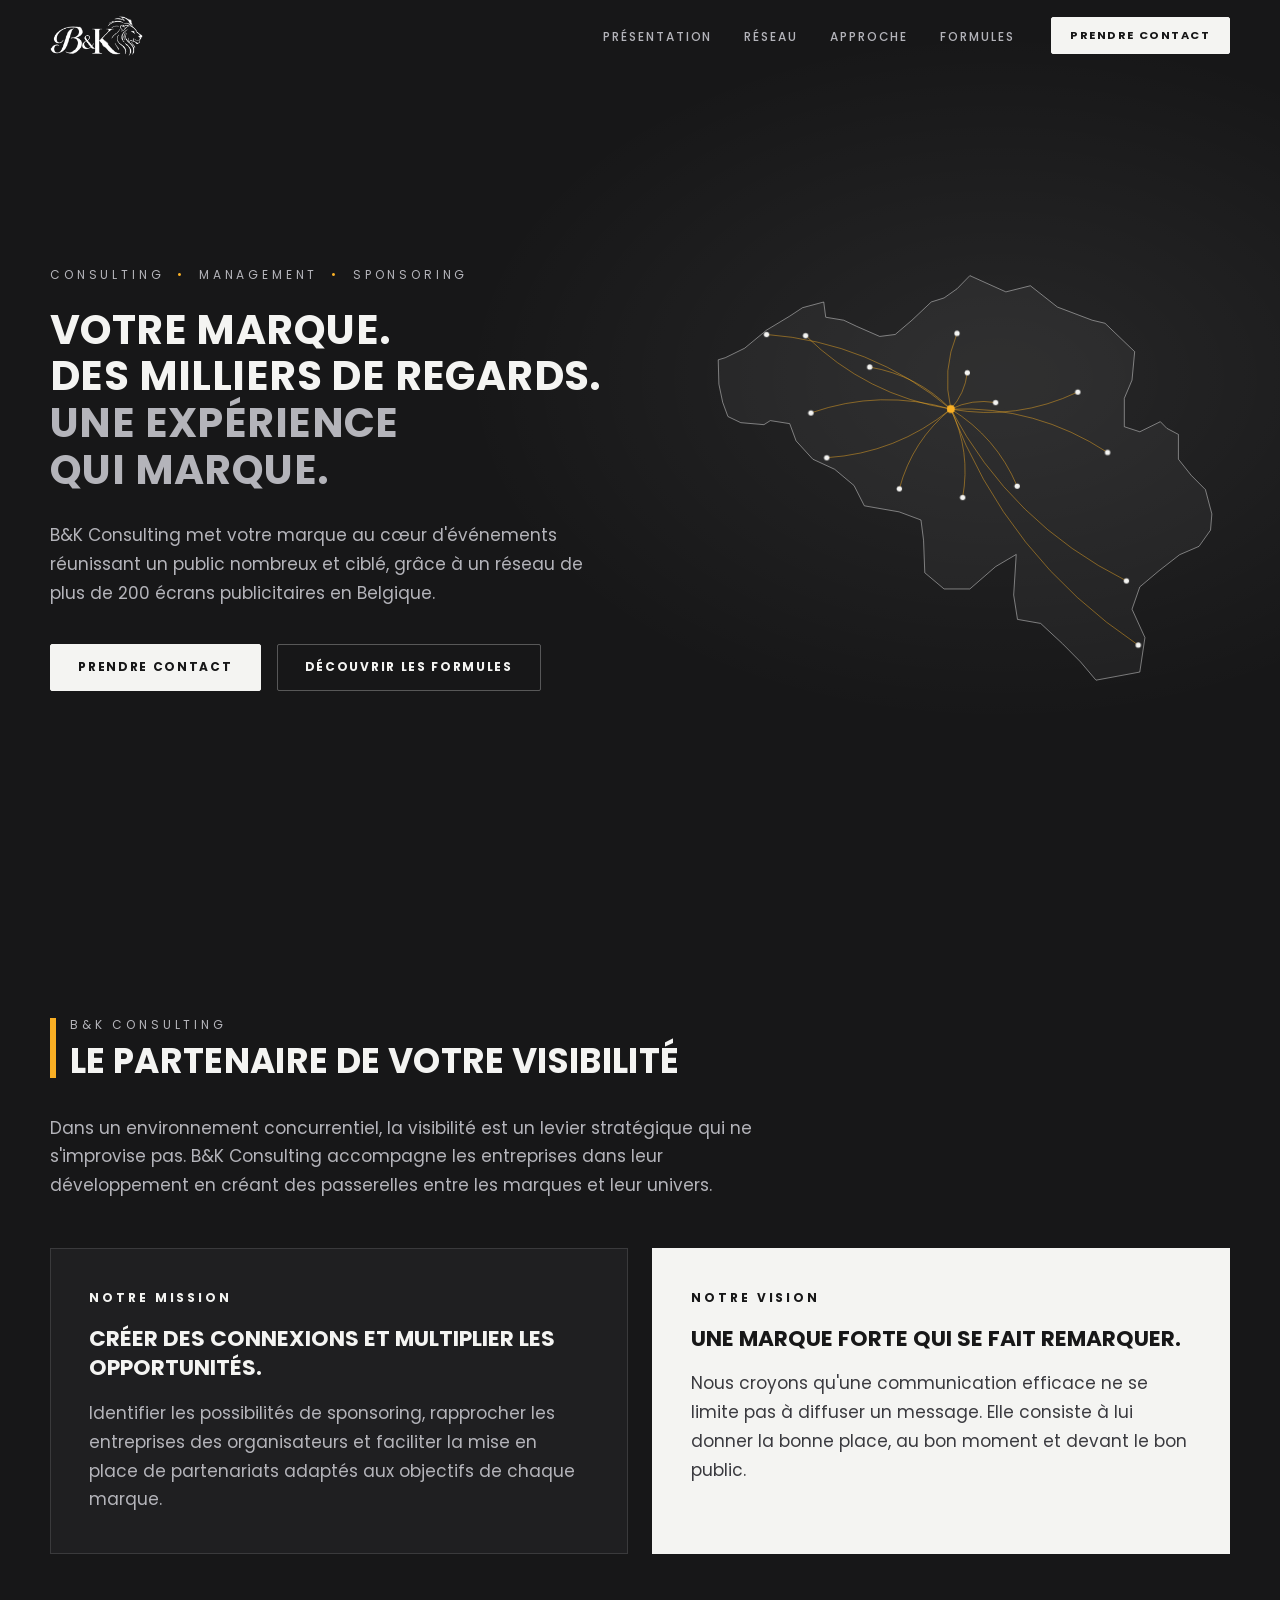
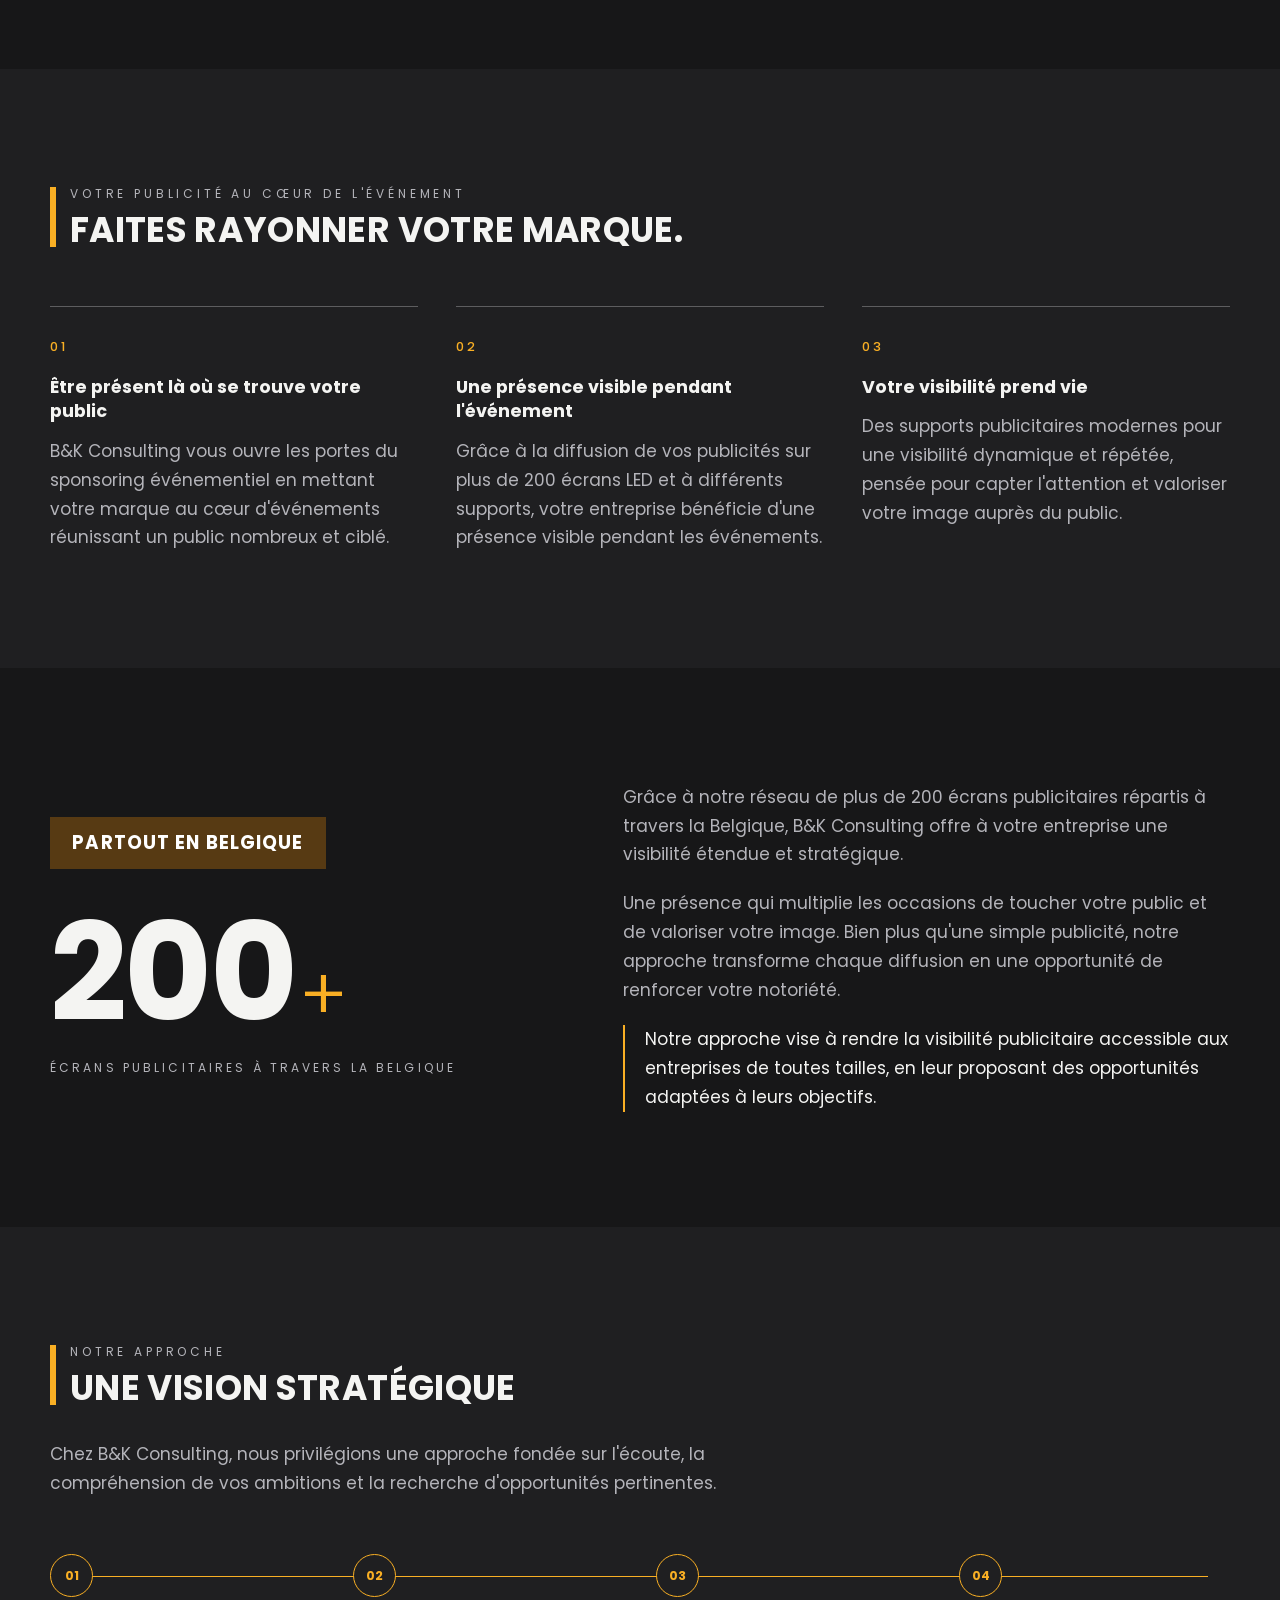
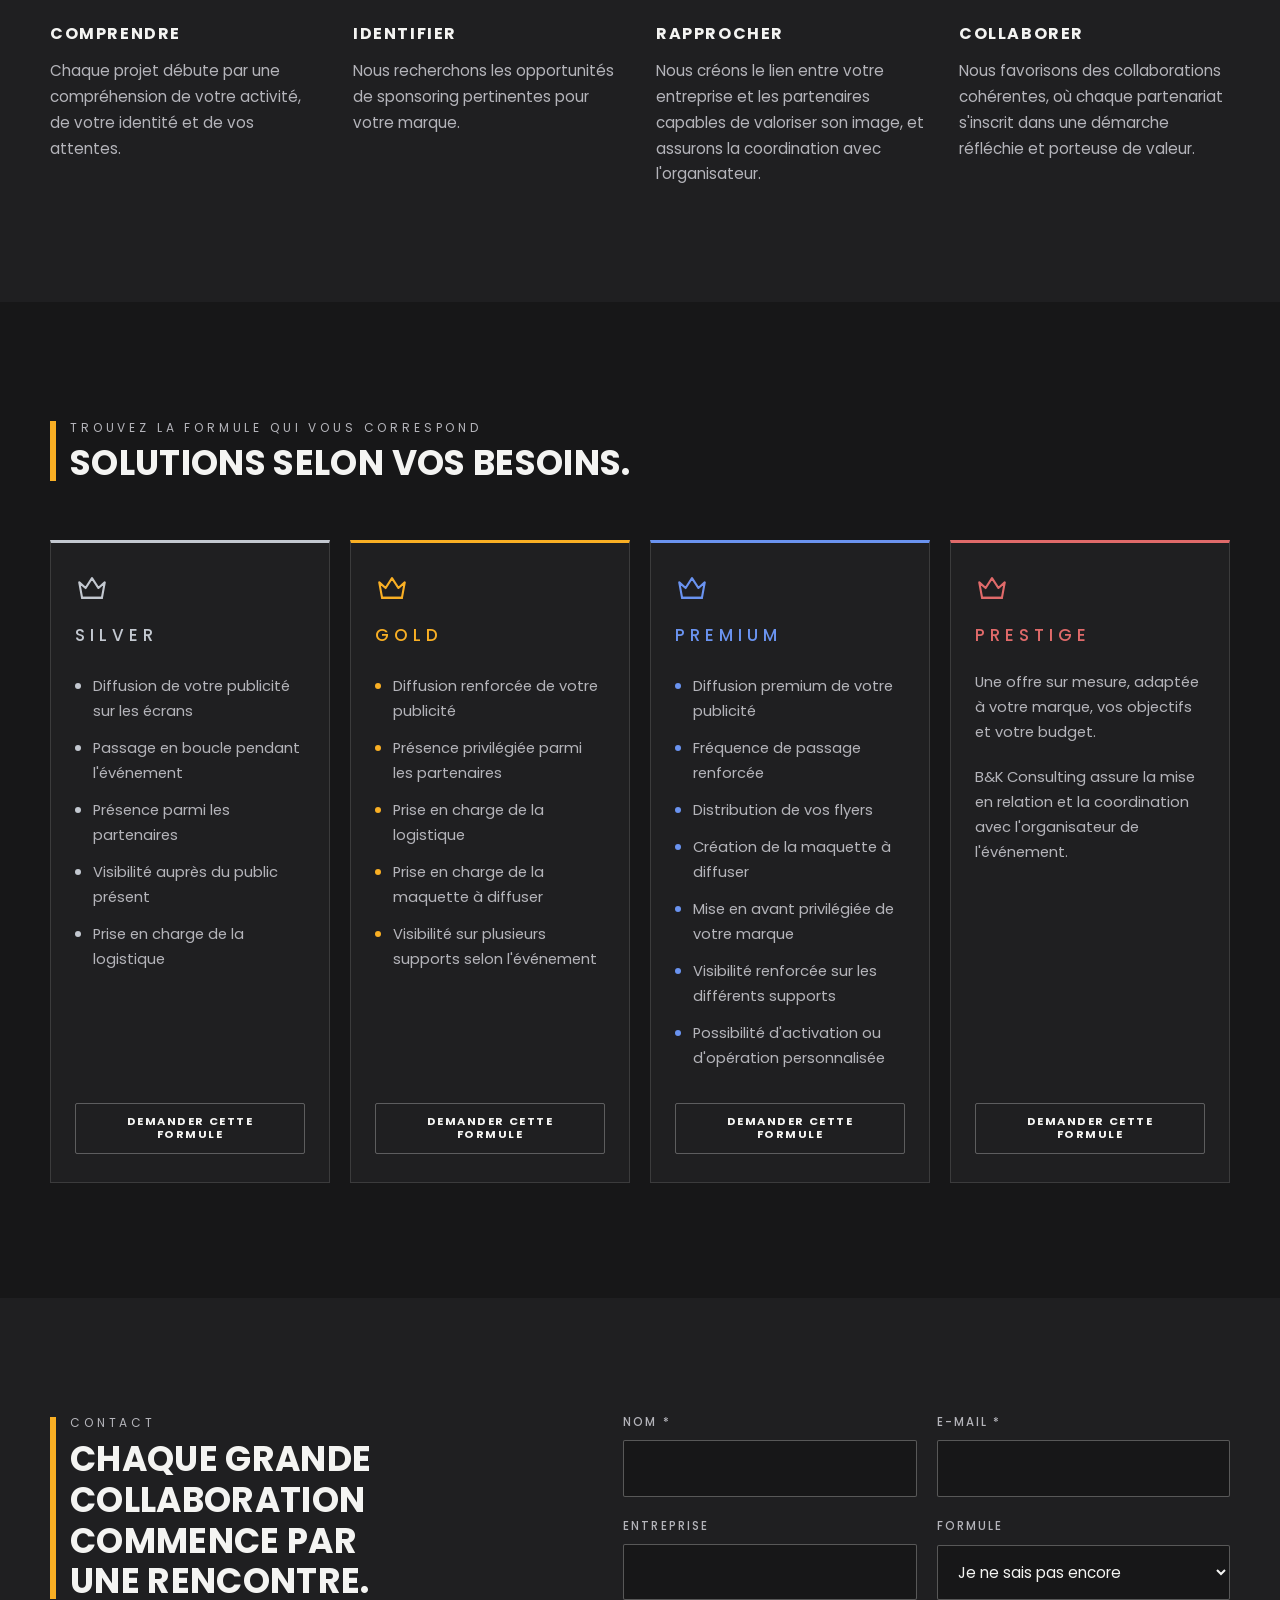
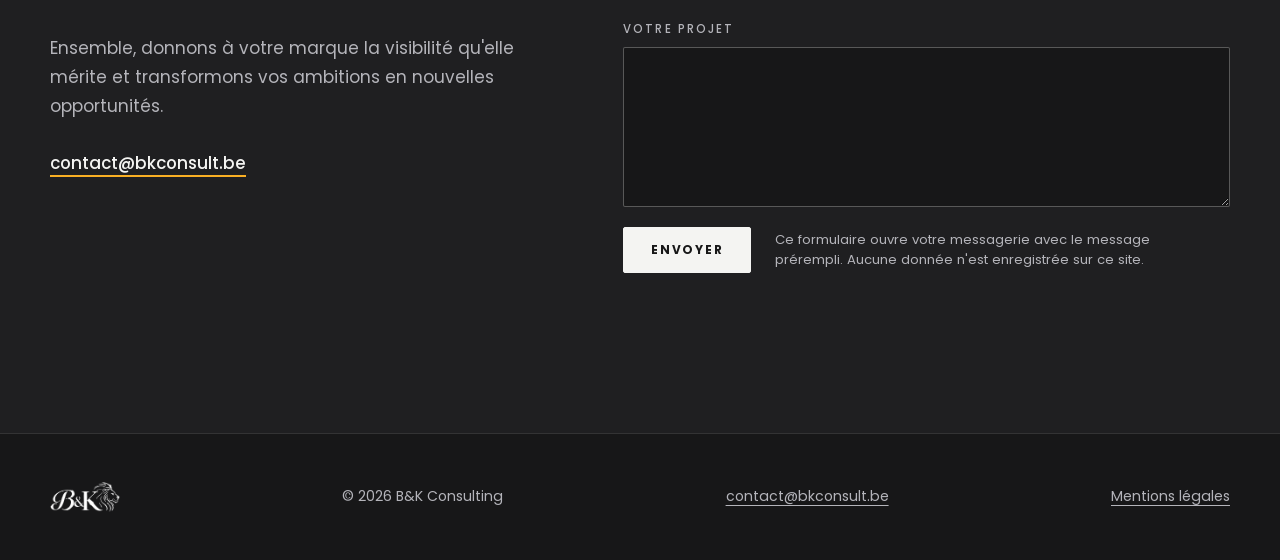
==== index.html @ b29b7e1e "V1 site B&K Consulting" ====
<!doctype html>
<html lang="fr">
<head>
  <meta charset="utf-8">
  <meta name="viewport" content="width=device-width, initial-scale=1">
  <title>B&amp;K Consulting — Le partenaire de votre visibilité</title>
  <meta name="description" content="B&amp;K Consulting met votre marque au cœur d'événements réunissant un public nombreux et ciblé : sponsoring événementiel et réseau de plus de 200 écrans publicitaires en Belgique.">
  <meta name="theme-color" content="#171718">
  <meta property="og:type" content="website">
  <meta property="og:locale" content="fr_BE">
  <meta property="og:title" content="B&amp;K Consulting — Le partenaire de votre visibilité">
  <meta property="og:description" content="Sponsoring événementiel et réseau de plus de 200 écrans publicitaires en Belgique.">
  <link rel="icon" href="assets/favicon.svg" type="image/svg+xml">
  <link rel="stylesheet" href="css/styles.css">
  <script>document.documentElement.classList.add('js');</script>
  <script src="js/main.js" defer></script>
  <script type="application/ld+json">
  {
    "@context": "https://schema.org",
    "@type": "Organization",
    "name": "B&K Consulting",
    "email": "contact@bkconsult.be",
    "slogan": "Votre marque. Des milliers de regards. Une expérience qui marque."
  }
  </script>
</head>
<body>
  <a class="skip-link" href="#main">Aller au contenu</a>

  <header class="site-header">
    <div class="container site-header__inner">
      <a class="brand" href="#accueil" aria-label="B&amp;K Strategic Partnerships — accueil">
        <img src="assets/logo-white.png" alt="B&amp;K" width="93" height="40">
      </a>
      <button class="nav-toggle" type="button" aria-expanded="false" aria-controls="nav">
        <span class="visually-hidden">Menu</span>
        <span class="nav-toggle__bars" aria-hidden="true"></span>
      </button>
      <nav class="nav" id="nav" aria-label="Navigation principale">
        <ul class="nav__list">
          <li><a class="nav__link" href="#presentation">Présentation</a></li>
          <li><a class="nav__link" href="#reseau">Réseau</a></li>
          <li><a class="nav__link" href="#approche">Approche</a></li>
          <li><a class="nav__link" href="#formules">Formules</a></li>
        </ul>
        <a class="btn btn--sm" href="#contact">Prendre contact</a>
      </nav>
    </div>
  </header>

  <main id="main">
    <section class="hero" id="accueil" aria-labelledby="hero-title">
      <div class="container hero__inner">
        <div class="hero__copy">
          <p class="kicker">Consulting <span class="kicker__sep" aria-hidden="true">•</span> Management <span class="kicker__sep" aria-hidden="true">•</span> Sponsoring</p>
          <h1 id="hero-title">
            <span class="line">Votre marque.</span>
            <span class="line">Des milliers de regards.</span>
            <span class="line">Une expérience qui marque.</span>
          </h1>
          <p class="hero__lead">B&amp;K Consulting met votre marque au cœur d'événements réunissant un public nombreux et ciblé, grâce à un réseau de plus de 200 écrans publicitaires en Belgique.</p>
          <div class="hero__cta">
            <a class="btn" href="#contact">Prendre contact</a>
            <a class="btn btn--ghost" href="#formules">Découvrir les formules</a>
          </div>
        </div>
        <figure class="hero__map" data-observe>
          <svg class="map" viewBox="0 0 640 560" role="img" aria-labelledby="map-title map-desc" focusable="false"><title id="map-title">Réseau d'écrans publicitaires en Belgique</title><desc id="map-desc">Illustration simplifiée de la Belgique : des points répartis sur le territoire sont reliés à Bruxelles.</desc><path class="map__shape" pathLength="1" d="M22,137.4 L30.5,134.9 L53.9,123.4 L80.3,101.6 L108.3,84.7 L123.8,74.5 L149.4,67.6 L151.8,86 L173.5,89.6 L189.1,97 L217,109.2 L235.7,106.8 L255.9,89.6 L279.2,67.6 L294.7,62.7 L310.3,51.7 L325.8,35.8 L369.3,55.4 L398.9,48 L431.5,73.7 L473.5,89.6 L489,93.3 L524.8,127.6 L521.6,161.9 L512.3,183.9 L512.3,218.2 L531,224.3 L555.8,212.1 L563.6,220.1 L577.6,227.5 L577.6,257.4 L593.1,276.9 L610.2,294.1 L618,323.5 L616.4,343 L602.5,362.6 L579.1,372.7 L554.3,392 L531,411.6 L521.6,438.5 L537.2,472.8 L531,514.4 L504.6,519.3 L478.1,524.2 L459.5,502.2 L437.7,480.2 L411.3,455.7 L383.3,450.8 L378.7,421.4 L381.8,372.4 L356.9,387.1 L325.8,414.1 L294.7,414.1 L271.4,394.5 L269.9,355.3 L266.8,330.8 L240.4,321 L198.4,313.7 L186,289.2 L162.6,269.6 L136.2,257.4 L116,235.3 L108.3,214.5 L84.9,210.8 L77.2,215.7 L49.2,213.3 L33.7,205.9 L27.4,188.8 L22.8,166.8Z"/><g><path class="map__link" style="--i:1" pathLength="1" d="M302.8,196.9 Q206,116.2 80.3,106.8"/><path class="map__link" style="--i:2" pathLength="1" d="M302.8,196.9 Q201,180.6 127.5,108.2"/><path class="map__link" style="--i:3" pathLength="1" d="M302.8,196.9 Q262,155.9 204.9,146.2"/><path class="map__link" style="--i:4" pathLength="1" d="M302.8,196.9 Q291.9,150 310.3,105.5"/><path class="map__link" style="--i:5" pathLength="1" d="M302.8,196.9 Q319.8,178.1 322.7,153"/><path class="map__link" style="--i:6" pathLength="1" d="M302.8,196.9 Q328.6,184.3 356.9,189"/><path class="map__link" style="--i:7" pathLength="1" d="M302.8,196.9 Q382.7,211.1 456.1,176.3"/><path class="map__link" style="--i:8" pathLength="1" d="M302.8,196.9 Q405.9,192.8 492.1,249.3"/><path class="map__link" style="--i:9" pathLength="1" d="M302.8,196.9 Q375.6,334.5 514.8,404.3"/><path class="map__link" style="--i:10" pathLength="1" d="M302.8,196.9 Q357.7,230.6 382.9,289.9"/><path class="map__link" style="--i:11" pathLength="1" d="M302.8,196.9 Q370.4,375.6 529.1,481.9"/><path class="map__link" style="--i:12" pathLength="1" d="M302.8,196.9 Q327.1,248 317.1,303.6"/><path class="map__link" style="--i:13" pathLength="1" d="M302.8,196.9 Q256.3,235 240.7,293.1"/><path class="map__link" style="--i:14" pathLength="1" d="M302.8,196.9 Q237.3,250.2 153,255.6"/><path class="map__link" style="--i:15" pathLength="1" d="M302.8,196.9 Q217.6,172.2 133.9,201.5"/></g><g><g transform="translate(80.3 106.8)"><g class="map__node" style="--i:1"><circle class="map__dot" r="3.2"/></g></g><g transform="translate(127.5 108.2)"><g class="map__node" style="--i:2"><circle class="map__dot" r="3.2"/></g></g><g transform="translate(204.9 146.2)"><g class="map__node" style="--i:3"><circle class="map__ring" r="5"/><circle class="map__dot" r="3.2"/></g></g><g transform="translate(310.3 105.5)"><g class="map__node" style="--i:4"><circle class="map__ring" r="5"/><circle class="map__dot" r="3.2"/></g></g><g transform="translate(322.7 153)"><g class="map__node" style="--i:5"><circle class="map__dot" r="3.2"/></g></g><g transform="translate(356.9 189)"><g class="map__node" style="--i:6"><circle class="map__dot" r="3.2"/></g></g><g transform="translate(456.1 176.3)"><g class="map__node" style="--i:7"><circle class="map__dot" r="3.2"/></g></g><g transform="translate(492.1 249.3)"><g class="map__node" style="--i:8"><circle class="map__ring" r="5"/><circle class="map__dot" r="3.2"/></g></g><g transform="translate(514.8 404.3)"><g class="map__node" style="--i:9"><circle class="map__dot" r="3.2"/></g></g><g transform="translate(382.9 289.9)"><g class="map__node" style="--i:10"><circle class="map__dot" r="3.2"/></g></g><g transform="translate(529.1 481.9)"><g class="map__node" style="--i:11"><circle class="map__ring" r="5"/><circle class="map__dot" r="3.2"/></g></g><g transform="translate(317.1 303.6)"><g class="map__node" style="--i:12"><circle class="map__dot" r="3.2"/></g></g><g transform="translate(240.7 293.1)"><g class="map__node" style="--i:13"><circle class="map__dot" r="3.2"/></g></g><g transform="translate(153 255.6)"><g class="map__node" style="--i:14"><circle class="map__dot" r="3.2"/></g></g><g transform="translate(133.9 201.5)"><g class="map__node" style="--i:15"><circle class="map__dot" r="3.2"/></g></g></g><g transform="translate(302.8 196.9)"><g class="map__node map__hub" style="--i:0"><circle class="map__ring" r="6"/><circle class="map__dot" r="4.8"/></g></g></svg>
        </figure>
      </div>
    </section>

    <section class="section" id="presentation" aria-labelledby="presentation-title">
      <div class="container">
        <div class="section-head">
          <p class="kicker">B&amp;K Consulting</p>
          <h2 id="presentation-title">Le partenaire de votre visibilité</h2>
        </div>
        <p class="lead">Dans un environnement concurrentiel, la visibilité est un levier stratégique qui ne s'improvise pas. B&amp;K Consulting accompagne les entreprises dans leur développement en créant des passerelles entre les marques et leur univers.</p>
        <div class="duo">
          <article class="panel">
            <h3>Notre mission</h3>
            <p class="panel__title">Créer des connexions et multiplier les opportunités.</p>
            <p>Identifier les possibilités de sponsoring, rapprocher les entreprises des organisateurs et faciliter la mise en place de partenariats adaptés aux objectifs de chaque marque.</p>
          </article>
          <article class="panel panel--light">
            <h3>Notre vision</h3>
            <p class="panel__title">Une marque forte qui se fait remarquer.</p>
            <p>Nous croyons qu'une communication efficace ne se limite pas à diffuser un message. Elle consiste à lui donner la bonne place, au bon moment et devant le bon public.</p>
          </article>
        </div>
      </div>
    </section>

    <section class="section section--alt" id="evenement" aria-labelledby="evenement-title">
      <div class="container">
        <div class="section-head">
          <p class="kicker">Votre publicité au cœur de l'événement</p>
          <h2 id="evenement-title">Faites rayonner votre marque.</h2>
        </div>
        <ol class="features">
          <li class="feature reveal" style="--d:0">
            <span class="feature__n">01</span>
            <h3>Être présent là où se trouve votre public</h3>
            <p>B&amp;K Consulting vous ouvre les portes du sponsoring événementiel en mettant votre marque au cœur d'événements réunissant un public nombreux et ciblé.</p>
          </li>
          <li class="feature reveal" style="--d:1">
            <span class="feature__n">02</span>
            <h3>Une présence visible pendant l'événement</h3>
            <p>Grâce à la diffusion de vos publicités sur plus de 200 écrans LED et à différents supports, votre entreprise bénéficie d'une présence visible pendant les événements.</p>
          </li>
          <li class="feature reveal" style="--d:2">
            <span class="feature__n">03</span>
            <h3>Votre visibilité prend vie</h3>
            <p>Des supports publicitaires modernes pour une visibilité dynamique et répétée, pensée pour capter l'attention et valoriser votre image auprès du public.</p>
          </li>
        </ol>
      </div>
    </section>

    <section class="section" id="reseau" aria-labelledby="reseau-title">
      <div class="container network">
        <div class="network__figure" data-observe data-count-root>
          <p class="tag" id="reseau-title">Partout en Belgique</p>
          <p class="stat">
            <span class="stat__figure" aria-hidden="true"><span class="stat__num" data-count="200">200</span><span class="stat__plus">+</span></span>
            <span class="visually-hidden">Plus de 200 </span>
            <span class="stat__label">écrans publicitaires à travers la Belgique</span>
          </p>
        </div>
        <div class="network__copy">
          <p>Grâce à notre réseau de plus de 200 écrans publicitaires répartis à travers la Belgique, B&amp;K Consulting offre à votre entreprise une visibilité étendue et stratégique.</p>
          <p>Une présence qui multiplie les occasions de toucher votre public et de valoriser votre image. Bien plus qu'une simple publicité, notre approche transforme chaque diffusion en une opportunité de renforcer votre notoriété.</p>
          <p class="network__note">Notre approche vise à rendre la visibilité publicitaire accessible aux entreprises de toutes tailles, en leur proposant des opportunités adaptées à leurs objectifs.</p>
        </div>
      </div>
    </section>

    <section class="section section--alt" id="approche" aria-labelledby="approche-title">
      <div class="container">
        <div class="section-head">
          <p class="kicker">Notre approche</p>
          <h2 id="approche-title">Une vision stratégique</h2>
        </div>
        <p class="lead">Chez B&amp;K Consulting, nous privilégions une approche fondée sur l'écoute, la compréhension de vos ambitions et la recherche d'opportunités pertinentes.</p>
        <ol class="steps" data-observe>
          <li class="step reveal" style="--d:0">
            <span class="step__n" aria-hidden="true">01</span>
            <h3>Comprendre</h3>
            <p>Chaque projet débute par une compréhension de votre activité, de votre identité et de vos attentes.</p>
          </li>
          <li class="step reveal" style="--d:1">
            <span class="step__n" aria-hidden="true">02</span>
            <h3>Identifier</h3>
            <p>Nous recherchons les opportunités de sponsoring pertinentes pour votre marque.</p>
          </li>
          <li class="step reveal" style="--d:2">
            <span class="step__n" aria-hidden="true">03</span>
            <h3>Rapprocher</h3>
            <p>Nous créons le lien entre votre entreprise et les partenaires capables de valoriser son image, et assurons la coordination avec l'organisateur.</p>
          </li>
          <li class="step reveal" style="--d:3">
            <span class="step__n" aria-hidden="true">04</span>
            <h3>Collaborer</h3>
            <p>Nous favorisons des collaborations cohérentes, où chaque partenariat s'inscrit dans une démarche réfléchie et porteuse de valeur.</p>
          </li>
        </ol>
      </div>
    </section>

    <section class="section" id="formules" aria-labelledby="formules-title">
      <div class="container">
        <div class="section-head">
          <p class="kicker">Trouvez la formule qui vous correspond</p>
          <h2 id="formules-title">Solutions selon vos besoins.</h2>
        </div>
        <div class="tiers">
          <article class="tier reveal" data-tier="silver" style="--d:0">
            <svg class="tier__icon" viewBox="0 0 24 24" fill="none" stroke="currentColor" stroke-width="1.5" stroke-linejoin="round" stroke-linecap="round" aria-hidden="true"><path d="M3 8l4.5 4L12 5l4.5 7L21 8l-2 11H5L3 8z"/><path d="M5 19h14"/></svg>
            <h3>Silver</h3>
            <ul>
              <li>Diffusion de votre publicité sur les écrans</li>
              <li>Passage en boucle pendant l'événement</li>
              <li>Présence parmi les partenaires</li>
              <li>Visibilité auprès du public présent</li>
              <li>Prise en charge de la logistique</li>
            </ul>
            <a class="btn btn--ghost btn--sm" href="#contact" data-formule="Silver">Demander cette formule</a>
          </article>
          <article class="tier reveal" data-tier="gold" style="--d:1">
            <svg class="tier__icon" viewBox="0 0 24 24" fill="none" stroke="currentColor" stroke-width="1.5" stroke-linejoin="round" stroke-linecap="round" aria-hidden="true"><path d="M3 8l4.5 4L12 5l4.5 7L21 8l-2 11H5L3 8z"/><path d="M5 19h14"/></svg>
            <h3>Gold</h3>
            <ul>
              <li>Diffusion renforcée de votre publicité</li>
              <li>Présence privilégiée parmi les partenaires</li>
              <li>Prise en charge de la logistique</li>
              <li>Prise en charge de la maquette à diffuser</li>
              <li>Visibilité sur plusieurs supports selon l'événement</li>
            </ul>
            <a class="btn btn--ghost btn--sm" href="#contact" data-formule="Gold">Demander cette formule</a>
          </article>
          <article class="tier reveal" data-tier="premium" style="--d:2">
            <svg class="tier__icon" viewBox="0 0 24 24" fill="none" stroke="currentColor" stroke-width="1.5" stroke-linejoin="round" stroke-linecap="round" aria-hidden="true"><path d="M3 8l4.5 4L12 5l4.5 7L21 8l-2 11H5L3 8z"/><path d="M5 19h14"/></svg>
            <h3>Premium</h3>
            <ul>
              <li>Diffusion premium de votre publicité</li>
              <li>Fréquence de passage renforcée</li>
              <li>Distribution de vos flyers</li>
              <li>Création de la maquette à diffuser</li>
              <li>Mise en avant privilégiée de votre marque</li>
              <li>Visibilité renforcée sur les différents supports</li>
              <li>Possibilité d'activation ou d'opération personnalisée</li>
            </ul>
            <a class="btn btn--ghost btn--sm" href="#contact" data-formule="Premium">Demander cette formule</a>
          </article>
          <article class="tier reveal" data-tier="prestige" style="--d:3">
            <svg class="tier__icon" viewBox="0 0 24 24" fill="none" stroke="currentColor" stroke-width="1.5" stroke-linejoin="round" stroke-linecap="round" aria-hidden="true"><path d="M3 8l4.5 4L12 5l4.5 7L21 8l-2 11H5L3 8z"/><path d="M5 19h14"/></svg>
            <h3>Prestige</h3>
            <p class="tier__text">Une offre sur mesure, adaptée à votre marque, vos objectifs et votre budget.</p>
            <p class="tier__text">B&amp;K Consulting assure la mise en relation et la coordination avec l'organisateur de l'événement.</p>
            <a class="btn btn--ghost btn--sm" href="#contact" data-formule="Prestige">Demander cette formule</a>
          </article>
        </div>
      </div>
    </section>

    <section class="section section--alt" id="contact" aria-labelledby="contact-title">
      <div class="container contact">
        <div class="contact__copy">
          <div class="section-head">
            <p class="kicker">Contact</p>
            <h2 id="contact-title">Chaque grande collaboration commence par une rencontre.</h2>
          </div>
          <p class="lead">Ensemble, donnons à votre marque la visibilité qu'elle mérite et transformons vos ambitions en nouvelles opportunités.</p>
          <p class="contact__mail"><a href="mailto:contact@bkconsult.be">contact@bkconsult.be</a></p>
        </div>
        <form class="form" id="contact-form" action="mailto:contact@bkconsult.be" method="post" enctype="text/plain" novalidate>
          <div class="field">
            <label for="f-nom">Nom <span aria-hidden="true">*</span></label>
            <input id="f-nom" name="nom" type="text" autocomplete="name" required>
          </div>
          <div class="field">
            <label for="f-email">E-mail <span aria-hidden="true">*</span></label>
            <input id="f-email" name="email" type="email" autocomplete="email" required>
          </div>
          <div class="field">
            <label for="f-entreprise">Entreprise</label>
            <input id="f-entreprise" name="entreprise" type="text" autocomplete="organization">
          </div>
          <div class="field">
            <label for="f-formule">Formule</label>
            <select id="f-formule" name="formule">
              <option value="">Je ne sais pas encore</option>
              <option value="Silver">Silver</option>
              <option value="Gold">Gold</option>
              <option value="Premium">Premium</option>
              <option value="Prestige">Prestige</option>
            </select>
          </div>
          <div class="field field--full">
            <label for="f-message">Votre projet</label>
            <textarea id="f-message" name="message" rows="5"></textarea>
          </div>
          <div class="field--full form__actions">
            <button class="btn" type="submit">Envoyer</button>
            <p class="form__note">Ce formulaire ouvre votre messagerie avec le message prérempli. Aucune donnée n'est enregistrée sur ce site.</p>
          </div>
          <p class="form__status field--full" role="status" aria-live="polite"></p>
        </form>
      </div>
    </section>
  </main>

  <footer class="site-footer">
    <div class="container site-footer__inner">
      <img src="assets/logo-white.png" alt="B&amp;K Strategic Partnerships" width="70" height="30" loading="lazy">
      <p>© 2026 B&amp;K Consulting</p>
      <p><a href="mailto:contact@bkconsult.be">contact@bkconsult.be</a></p>
      <p><a href="mentions-legales.html">Mentions légales</a></p>
    </div>
  </footer>
</body>
</html>
---- css/styles.css ----
@font-face {
  font-family: "Montserrat";
  font-style: normal;
  font-weight: 100 900;
  font-display: swap;
  src: local("Montserrat");
}

@font-face {
  font-family: "Poppins";
  font-style: normal;
  font-weight: 300;
  font-display: swap;
  src: url("../fonts/poppins-300.woff") format("woff");
}

@font-face {
  font-family: "Poppins";
  font-style: normal;
  font-weight: 400;
  font-display: swap;
  src: url("../fonts/poppins-400.woff") format("woff");
}

@font-face {
  font-family: "Poppins";
  font-style: normal;
  font-weight: 500;
  font-display: swap;
  src: url("../fonts/poppins-500.woff") format("woff");
}

@font-face {
  font-family: "Poppins";
  font-style: normal;
  font-weight: 700;
  font-display: swap;
  src: url("../fonts/poppins-700.woff") format("woff");
}

:root {
  --bg: #171718;
  --bg-2: #1f1f21;
  --line: rgba(255, 255, 255, 0.12);
  --line-strong: rgba(255, 255, 255, 0.28);
  --text: #f4f4f2;
  --muted: #b4b4ba;
  --accent: #f9af24;
  --brown: #573a13;
  --silver: #c3c8d0;
  --blue: #6a93f0;
  --red: #e06a6a;
  --font: "Montserrat", "Poppins", system-ui, -apple-system, "Segoe UI", sans-serif;
  --maxw: 1180px;
  --gutter: clamp(1.25rem, 4vw, 2.5rem);
  --header-h: 72px;
}

*,
*::before,
*::after {
  box-sizing: border-box;
}

html {
  scroll-behavior: smooth;
  -webkit-text-size-adjust: 100%;
}

body {
  margin: 0;
  background: var(--bg);
  color: var(--text);
  font-family: var(--font);
  font-size: clamp(1rem, 0.96rem + 0.2vw, 1.0625rem);
  font-weight: 400;
  line-height: 1.7;
  -webkit-font-smoothing: antialiased;
  text-rendering: optimizeLegibility;
}

body.nav-open {
  overflow: hidden;
}

img,
svg {
  display: block;
  max-width: 100%;
}

a {
  color: inherit;
}

h1,
h2,
h3,
p,
ul,
ol,
figure {
  margin: 0;
}

ul,
ol {
  padding: 0;
  list-style: none;
}

:focus-visible {
  outline: 2px solid var(--accent);
  outline-offset: 3px;
  border-radius: 2px;
}

.visually-hidden {
  position: absolute !important;
  width: 1px;
  height: 1px;
  padding: 0;
  margin: -1px;
  overflow: hidden;
  clip: rect(0 0 0 0);
  white-space: nowrap;
  border: 0;
}

.skip-link {
  position: fixed;
  left: 1rem;
  top: -4rem;
  z-index: 100;
  padding: 0.7rem 1.1rem;
  background: var(--text);
  color: var(--bg);
  font-weight: 700;
  transition: top 0.2s;
}

.skip-link:focus {
  top: 1rem;
}

.container {
  width: min(100% - 2 * var(--gutter), var(--maxw));
  margin-inline: auto;
}

.site-header {
  position: fixed;
  inset: 0 0 auto 0;
  z-index: 50;
  height: var(--header-h);
  border-bottom: 1px solid transparent;
  transition: transform 0.35s ease, background-color 0.3s ease, border-color 0.3s ease;
}

.site-header.is-scrolled {
  background: rgba(23, 23, 24, 0.88);
  border-bottom-color: var(--line);
  -webkit-backdrop-filter: blur(12px);
  backdrop-filter: blur(12px);
}

.site-header.is-hidden {
  transform: translateY(-100%);
}

.site-header__inner {
  display: flex;
  align-items: center;
  justify-content: space-between;
  gap: 1.5rem;
  height: 100%;
}

.brand img {
  width: auto;
  height: 40px;
}

.nav {
  display: flex;
  align-items: center;
  gap: 2.25rem;
}

.nav__list {
  display: flex;
  gap: 2rem;
}

.nav__link {
  position: relative;
  padding: 0.4rem 0;
  color: var(--muted);
  font-size: 0.75rem;
  font-weight: 500;
  letter-spacing: 0.16em;
  text-decoration: none;
  text-transform: uppercase;
  transition: color 0.2s;
}

.nav__link::after {
  content: "";
  position: absolute;
  left: 0;
  right: 0;
  bottom: 0;
  height: 1px;
  background: var(--accent);
  transform: scaleX(0);
  transform-origin: left;
  transition: transform 0.25s ease;
}

.nav__link:hover {
  color: var(--text);
}

.nav__link:hover::after {
  transform: scaleX(1);
}

.nav-toggle {
  display: none;
  width: 44px;
  height: 44px;
  padding: 0;
  border: 0;
  background: transparent;
  color: var(--text);
  cursor: pointer;
  place-items: center;
}

.nav-toggle__bars,
.nav-toggle__bars::before,
.nav-toggle__bars::after {
  display: block;
  width: 22px;
  height: 2px;
  background: currentColor;
  transition: transform 0.25s ease, background-color 0.2s ease;
}

.nav-toggle__bars {
  position: relative;
}

.nav-toggle__bars::before,
.nav-toggle__bars::after {
  content: "";
  position: absolute;
  left: 0;
}

.nav-toggle__bars::before {
  top: -7px;
}

.nav-toggle__bars::after {
  top: 7px;
}

.nav-toggle[aria-expanded="true"] .nav-toggle__bars {
  background: transparent;
}

.nav-toggle[aria-expanded="true"] .nav-toggle__bars::before {
  transform: translateY(7px) rotate(45deg);
}

.nav-toggle[aria-expanded="true"] .nav-toggle__bars::after {
  transform: translateY(-7px) rotate(-45deg);
}

.btn {
  display: inline-flex;
  align-items: center;
  justify-content: center;
  gap: 0.6rem;
  padding: 0.95rem 1.7rem;
  border: 1px solid var(--text);
  border-radius: 2px;
  background: var(--text);
  color: var(--bg);
  font: inherit;
  font-size: 0.75rem;
  font-weight: 700;
  letter-spacing: 0.14em;
  line-height: 1.2;
  text-align: center;
  text-decoration: none;
  text-transform: uppercase;
  cursor: pointer;
  transition: background-color 0.2s, color 0.2s, border-color 0.2s, transform 0.2s;
}

.btn:hover {
  border-color: var(--accent);
  background: var(--accent);
}

.btn:active {
  transform: translateY(1px);
}

.btn--ghost {
  border-color: var(--line-strong);
  background: transparent;
  color: var(--text);
}

.btn--ghost:hover {
  border-color: var(--accent);
  background: transparent;
  color: var(--accent);
}

.btn--sm {
  padding: 0.7rem 1.15rem;
  font-size: 0.7rem;
}

.kicker {
  color: var(--muted);
  font-size: 0.75rem;
  font-weight: 400;
  letter-spacing: 0.32em;
  line-height: 1.6;
  text-transform: uppercase;
}

.kicker__sep {
  margin: 0 0.5em;
  color: var(--accent);
}

.hero {
  position: relative;
  display: flex;
  align-items: center;
  min-height: 100vh;
  min-height: 100svh;
  padding: calc(var(--header-h) + 3rem) 0 4rem;
  background:
    radial-gradient(60% 55% at 78% 42%, rgba(255, 255, 255, 0.07), transparent 70%),
    var(--bg);
  overflow: hidden;
}

.hero__inner {
  display: grid;
  grid-template-columns: minmax(0, 1.05fr) minmax(0, 0.95fr);
  gap: clamp(2rem, 5vw, 5rem);
  align-items: center;
}

.hero h1 {
  margin-top: 1.4rem;
  font-size: clamp(1.65rem, 3.2vw, 2.8rem);
  font-weight: 800;
  letter-spacing: 0.01em;
  line-height: 1.14;
  text-transform: uppercase;
  text-wrap: balance;
}

.hero h1 .line {
  display: block;
  animation: rise 0.6s cubic-bezier(0.2, 0.7, 0.2, 1) both;
}

.hero h1 .line:nth-child(2) {
  animation-delay: 0.08s;
}

.hero h1 .line:nth-child(3) {
  color: var(--muted);
  animation-delay: 0.16s;
}

.hero__lead {
  max-width: 34rem;
  margin-top: 1.75rem;
  color: var(--muted);
}

.hero__cta {
  display: flex;
  flex-wrap: wrap;
  gap: 1rem;
  margin-top: 2.25rem;
}

.hero__map {
  width: 100%;
  max-width: 560px;
  justify-self: end;
}

.section {
  padding: clamp(4.5rem, 9vw, 8rem) 0;
  scroll-margin-top: calc(var(--header-h) - 1px);
}

.section--alt {
  background: var(--bg-2);
}

.section-head {
  position: relative;
  max-width: 46rem;
  padding-left: 1.25rem;
}

.section-head::before {
  content: "";
  position: absolute;
  top: 0.2rem;
  bottom: 0.2rem;
  left: 0;
  width: 6px;
  background: var(--accent);
}

.section-head h2 {
  margin-top: 0.4rem;
  font-size: clamp(1.45rem, 2.7vw, 2.25rem);
  font-weight: 800;
  letter-spacing: 0.01em;
  line-height: 1.18;
  text-transform: uppercase;
  text-wrap: balance;
}

.lead {
  max-width: 44rem;
  margin-top: 2rem;
  color: var(--muted);
}

.duo {
  display: grid;
  grid-template-columns: repeat(2, minmax(0, 1fr));
  gap: 1.5rem;
  margin-top: 3rem;
}

.panel {
  padding: clamp(1.75rem, 3vw, 2.5rem);
  border: 1px solid var(--line);
  background: var(--bg-2);
}

.panel--light {
  border-color: var(--text);
  background: var(--text);
  color: var(--bg);
}

.panel h3 {
  font-size: 0.75rem;
  font-weight: 700;
  letter-spacing: 0.24em;
  text-transform: uppercase;
}

.panel__title {
  margin-top: 1rem;
  font-size: clamp(1.1rem, 1.7vw, 1.4rem);
  font-weight: 700;
  line-height: 1.35;
  text-transform: uppercase;
}

.panel p:last-child {
  margin-top: 1rem;
  color: var(--muted);
}

.panel--light p:last-child {
  color: #3a3a3f;
}

.features {
  display: grid;
  grid-template-columns: repeat(3, minmax(0, 1fr));
  gap: clamp(1.5rem, 3vw, 3rem);
  margin-top: 3.5rem;
}

.feature {
  padding-top: 1.5rem;
  border-top: 1px solid var(--line-strong);
}

.feature__n {
  color: var(--accent);
  font-size: 0.8rem;
  font-weight: 500;
  letter-spacing: 0.2em;
}

.feature h3 {
  margin-top: 0.9rem;
  font-size: 1.1rem;
  font-weight: 700;
  line-height: 1.4;
}

.feature p {
  margin-top: 0.8rem;
  color: var(--muted);
}

.network {
  display: grid;
  grid-template-columns: minmax(0, 0.9fr) minmax(0, 1.1fr);
  gap: clamp(2rem, 6vw, 6rem);
  align-items: center;
}

.tag {
  display: inline-block;
  padding: 0.9rem 1.4rem;
  background: var(--brown);
  color: #fff;
  font-size: clamp(0.95rem, 1.5vw, 1.15rem);
  font-weight: 800;
  letter-spacing: 0.06em;
  line-height: 1.25;
  text-transform: uppercase;
}

.stat {
  margin-top: 2.25rem;
  line-height: 1;
}

.stat__figure {
  display: flex;
  align-items: baseline;
  gap: 0.3rem;
}

.stat__num {
  font-size: clamp(4.5rem, 11vw, 8.5rem);
  font-variant-numeric: tabular-nums;
  font-weight: 800;
  letter-spacing: -0.02em;
}

.stat__plus {
  color: var(--accent);
  font-size: clamp(2.5rem, 6vw, 4.5rem);
  font-weight: 300;
}

.stat__label {
  display: block;
  margin-top: 1.1rem;
  color: var(--muted);
  font-size: 0.75rem;
  letter-spacing: 0.26em;
  line-height: 1.6;
  text-transform: uppercase;
}

.network__copy {
  display: grid;
  gap: 1.25rem;
  color: var(--muted);
}

.network__note {
  padding-left: 1.25rem;
  border-left: 2px solid var(--accent);
  color: var(--text);
}

.steps {
  position: relative;
  display: grid;
  grid-template-columns: repeat(4, minmax(0, 1fr));
  gap: 2rem;
  margin-top: 3.5rem;
}

.steps::before,
.steps::after {
  content: "";
  position: absolute;
  top: 1.35rem;
  right: 1.35rem;
  left: 1.35rem;
  height: 1px;
  background: var(--line-strong);
}

.steps::after {
  background: var(--accent);
  transform: scaleX(0);
  transform-origin: left;
  transition: transform 1.6s cubic-bezier(0.2, 0.7, 0.2, 1);
}

.steps.in::after {
  transform: scaleX(1);
}

html:not(.js) .steps::after {
  transform: none;
}

.step {
  position: relative;
}

.step__n {
  position: relative;
  z-index: 1;
  display: grid;
  place-items: center;
  width: 2.7rem;
  height: 2.7rem;
  border: 1px solid var(--accent);
  border-radius: 50%;
  background: var(--bg-2);
  color: var(--accent);
  font-size: 0.78rem;
  font-weight: 700;
}

.step h3 {
  margin-top: 1.4rem;
  font-size: 1rem;
  font-weight: 700;
  letter-spacing: 0.1em;
  text-transform: uppercase;
}

.step p {
  margin-top: 0.7rem;
  color: var(--muted);
  font-size: 0.95rem;
}

.tiers {
  display: grid;
  grid-template-columns: repeat(4, minmax(0, 1fr));
  gap: 1.25rem;
  margin-top: 3.5rem;
}

.tier {
  --c: var(--silver);
  display: flex;
  flex-direction: column;
  padding: 1.75rem 1.5rem;
  border: 1px solid var(--line);
  border-top: 3px solid var(--c);
  background: var(--bg-2);
  transition: transform 0.25s ease, border-color 0.25s ease;
}

.tier[data-tier="gold"] {
  --c: var(--accent);
}

.tier[data-tier="premium"] {
  --c: var(--blue);
}

.tier[data-tier="prestige"] {
  --c: var(--red);
}

.tier:hover {
  border-color: var(--c);
  transform: translateY(-4px);
}

.tier__icon {
  width: 34px;
  height: 34px;
  color: var(--c);
}

.tier h3 {
  margin-top: 1rem;
  color: var(--c);
  font-size: 1.05rem;
  font-weight: 500;
  letter-spacing: 0.3em;
  text-transform: uppercase;
}

.tier ul {
  display: grid;
  gap: 0.75rem;
  margin: 1.5rem 0 2rem;
  color: var(--muted);
  font-size: 0.92rem;
}

.tier li {
  position: relative;
  padding-left: 1.1rem;
}

.tier li::before {
  content: "";
  position: absolute;
  top: 0.62em;
  left: 0;
  width: 6px;
  height: 6px;
  border-radius: 50%;
  background: var(--c);
}

.tier__text {
  margin-top: 1.25rem;
  color: var(--muted);
  font-size: 0.92rem;
}

.tier__text:last-of-type {
  margin-bottom: 2rem;
}

.tier .btn {
  margin-top: auto;
}

.contact {
  display: grid;
  grid-template-columns: minmax(0, 0.9fr) minmax(0, 1.1fr);
  gap: clamp(2rem, 6vw, 6rem);
  align-items: start;
}

.contact__mail {
  margin-top: 1.75rem;
  font-size: 1.05rem;
  font-weight: 500;
}

.contact__mail a {
  text-decoration-color: var(--accent);
  text-decoration-thickness: 2px;
  text-underline-offset: 0.35em;
}

.contact__mail a:hover {
  color: var(--accent);
}

.form {
  display: grid;
  grid-template-columns: repeat(2, minmax(0, 1fr));
  gap: 1.25rem;
}

.field {
  display: grid;
  gap: 0.45rem;
}

.field--full {
  grid-column: 1 / -1;
}

.field label {
  color: var(--muted);
  font-size: 0.72rem;
  font-weight: 500;
  letter-spacing: 0.18em;
  text-transform: uppercase;
}

.field input,
.field select,
.field textarea {
  width: 100%;
  padding: 0.9rem 1rem;
  border: 1px solid var(--line-strong);
  border-radius: 2px;
  background: var(--bg);
  color: var(--text);
  font: inherit;
  font-size: 0.95rem;
  transition: border-color 0.2s, box-shadow 0.2s;
}

.field textarea {
  min-height: 8rem;
  resize: vertical;
}

.field input:focus,
.field select:focus,
.field textarea:focus {
  border-color: var(--accent);
  box-shadow: 0 0 0 1px var(--accent);
  outline: none;
}

.field input:user-invalid {
  border-color: var(--red);
}

.form__actions {
  display: flex;
  flex-wrap: wrap;
  align-items: center;
  gap: 1rem 1.5rem;
}

.form__note {
  max-width: 24rem;
  color: var(--muted);
  font-size: 0.82rem;
  line-height: 1.55;
}

.form__status {
  min-height: 1.5rem;
  color: var(--text);
  font-size: 0.9rem;
}

.form__status.is-error {
  color: var(--red);
}

.site-footer {
  padding: 3rem 0;
  border-top: 1px solid var(--line);
  color: var(--muted);
  font-size: 0.88rem;
}

.site-footer__inner {
  display: flex;
  flex-wrap: wrap;
  align-items: center;
  justify-content: space-between;
  gap: 1.5rem 3rem;
}

.site-footer img {
  width: auto;
  height: 30px;
}

.site-footer a {
  text-underline-offset: 0.3em;
}

.site-footer a:hover {
  color: var(--accent);
}

.map {
  width: 100%;
  height: auto;
  overflow: visible;
}

.map__shape {
  fill: #fff;
  fill-opacity: 0;
  stroke: rgba(255, 255, 255, 0.42);
  stroke-dasharray: 1;
  stroke-dashoffset: 1;
  stroke-linejoin: round;
  stroke-width: 1.2;
}

.map__link {
  fill: none;
  stroke: var(--accent);
  stroke-dasharray: 1;
  stroke-dashoffset: 1;
  stroke-opacity: 0.55;
  stroke-width: 1;
}

.map__node {
  opacity: 0;
  transform: scale(0.2);
  transform-box: fill-box;
  transform-origin: center;
}

.map__dot {
  fill: var(--text);
}

.map__hub .map__dot {
  fill: var(--accent);
}

.map__ring {
  fill: none;
  opacity: 0;
  stroke: var(--accent);
  stroke-width: 1;
  transform-box: fill-box;
  transform-origin: center;
}

[data-observe].in .map__shape {
  animation: draw 2s ease forwards, fillin 1s ease 1.2s forwards;
}

[data-observe].in .map__link {
  animation: draw 1.4s cubic-bezier(0.3, 0.6, 0.2, 1) forwards;
  animation-delay: calc(0.5s + var(--i) * 0.07s);
}

[data-observe].in .map__node {
  animation: pop 0.5s cubic-bezier(0.2, 0.9, 0.3, 1.3) forwards;
  animation-delay: calc(1s + var(--i) * 0.07s);
}

[data-observe].in .map__ring {
  animation: ring 3.8s ease-out infinite;
  animation-delay: calc(2.2s + var(--i, 0) * 0.5s);
}

html:not(.js) .map__shape,
html:not(.js) .map__link {
  stroke-dashoffset: 0;
}

html:not(.js) .map__shape {
  fill-opacity: 0.04;
}

html:not(.js) .map__node {
  opacity: 1;
  transform: none;
}

.js .reveal {
  opacity: 0;
  transform: translateY(14px);
  transition: opacity 0.6s ease, transform 0.6s ease;
  transition-delay: calc(var(--d, 0) * 90ms);
}

.js .reveal.in {
  opacity: 1;
  transform: none;
}

.js .tier.reveal.in {
  transition: opacity 0.6s ease calc(var(--d, 0) * 90ms), transform 0.25s ease, border-color 0.25s ease;
}

.js .tier.reveal.in:hover {
  transform: translateY(-4px);
}

.legal {
  max-width: 46rem;
  padding: calc(var(--header-h) + 3rem) 0 5rem;
}

.legal h1 {
  font-size: clamp(1.5rem, 3vw, 2.2rem);
  font-weight: 800;
  letter-spacing: 0.01em;
  text-transform: uppercase;
}

.legal h2 {
  margin-top: 2.5rem;
  font-size: 0.8rem;
  font-weight: 700;
  letter-spacing: 0.22em;
  text-transform: uppercase;
}

.legal p,
.legal li {
  margin-top: 0.75rem;
  color: var(--muted);
}

.legal ul {
  margin-top: 0.5rem;
}

.legal a {
  color: var(--text);
  text-underline-offset: 0.3em;
}

.legal a:hover {
  color: var(--accent);
}

.todo {
  padding: 0.05rem 0.45rem;
  border: 1px dashed var(--accent);
  color: var(--accent);
  font-size: 0.85em;
  white-space: nowrap;
}

@keyframes rise {
  from {
    opacity: 0;
    transform: translateY(16px);
  }
  to {
    opacity: 1;
    transform: none;
  }
}

@keyframes draw {
  to {
    stroke-dashoffset: 0;
  }
}

@keyframes fillin {
  to {
    fill-opacity: 0.04;
  }
}

@keyframes pop {
  to {
    opacity: 1;
    transform: scale(1);
  }
}

@keyframes ring {
  0% {
    opacity: 0.7;
    transform: scale(1);
  }
  80%,
  100% {
    opacity: 0;
    transform: scale(4.5);
  }
}

@media (max-width: 1024px) {
  .tiers {
    grid-template-columns: repeat(2, minmax(0, 1fr));
  }

  .steps {
    grid-template-columns: repeat(2, minmax(0, 1fr));
    row-gap: 3rem;
  }

  .steps::before,
  .steps::after {
    display: none;
  }
}

@media (max-width: 900px) {
  .js .nav-toggle {
    display: inline-grid;
  }

  .js .nav {
    position: fixed;
    inset: var(--header-h) 0 0 0;
    z-index: 40;
    flex-direction: column;
    align-items: flex-start;
    justify-content: flex-start;
    gap: 2rem;
    padding: 2.5rem var(--gutter);
    background: var(--bg);
    opacity: 0;
    visibility: hidden;
    transform: translateY(-8px);
    transition: opacity 0.25s ease, transform 0.25s ease, visibility 0s linear 0.25s;
  }

  .js .nav.is-open {
    opacity: 1;
    visibility: visible;
    transform: none;
    transition-delay: 0s;
  }

  .js .nav__list {
    flex-direction: column;
    gap: 1.5rem;
  }

  .js .nav__link {
    font-size: 1.05rem;
  }

  .site-header.is-open {
    background: var(--bg);
  }

  .hero__inner,
  .network,
  .contact {
    grid-template-columns: minmax(0, 1fr);
  }

  .hero__map {
    max-width: 440px;
    justify-self: center;
  }

  .features {
    grid-template-columns: minmax(0, 1fr);
    gap: 2rem;
  }

  .duo {
    grid-template-columns: minmax(0, 1fr);
  }
}

@media (max-width: 640px) {
  .steps {
    grid-template-columns: minmax(0, 1fr);
    row-gap: 2rem;
  }

  .tiers {
    grid-template-columns: minmax(0, 1fr);
  }

  .form {
    grid-template-columns: minmax(0, 1fr);
  }

  .hero {
    padding-top: calc(var(--header-h) + 2rem);
  }

  .hero__cta .btn {
    flex: 1 1 100%;
  }

  .kicker {
    letter-spacing: 0.22em;
  }
}

@media (prefers-reduced-motion: reduce) {
  html {
    scroll-behavior: auto;
  }

  *,
  *::before,
  *::after {
    animation-duration: 0.01ms !important;
    animation-delay: 0s !important;
    animation-iteration-count: 1 !important;
    transition-duration: 0.01ms !important;
    transition-delay: 0s !important;
  }

  .js .reveal {
    opacity: 1;
    transform: none;
  }

  [data-observe].in .map__ring {
    animation: none;
    opacity: 0;
  }
}
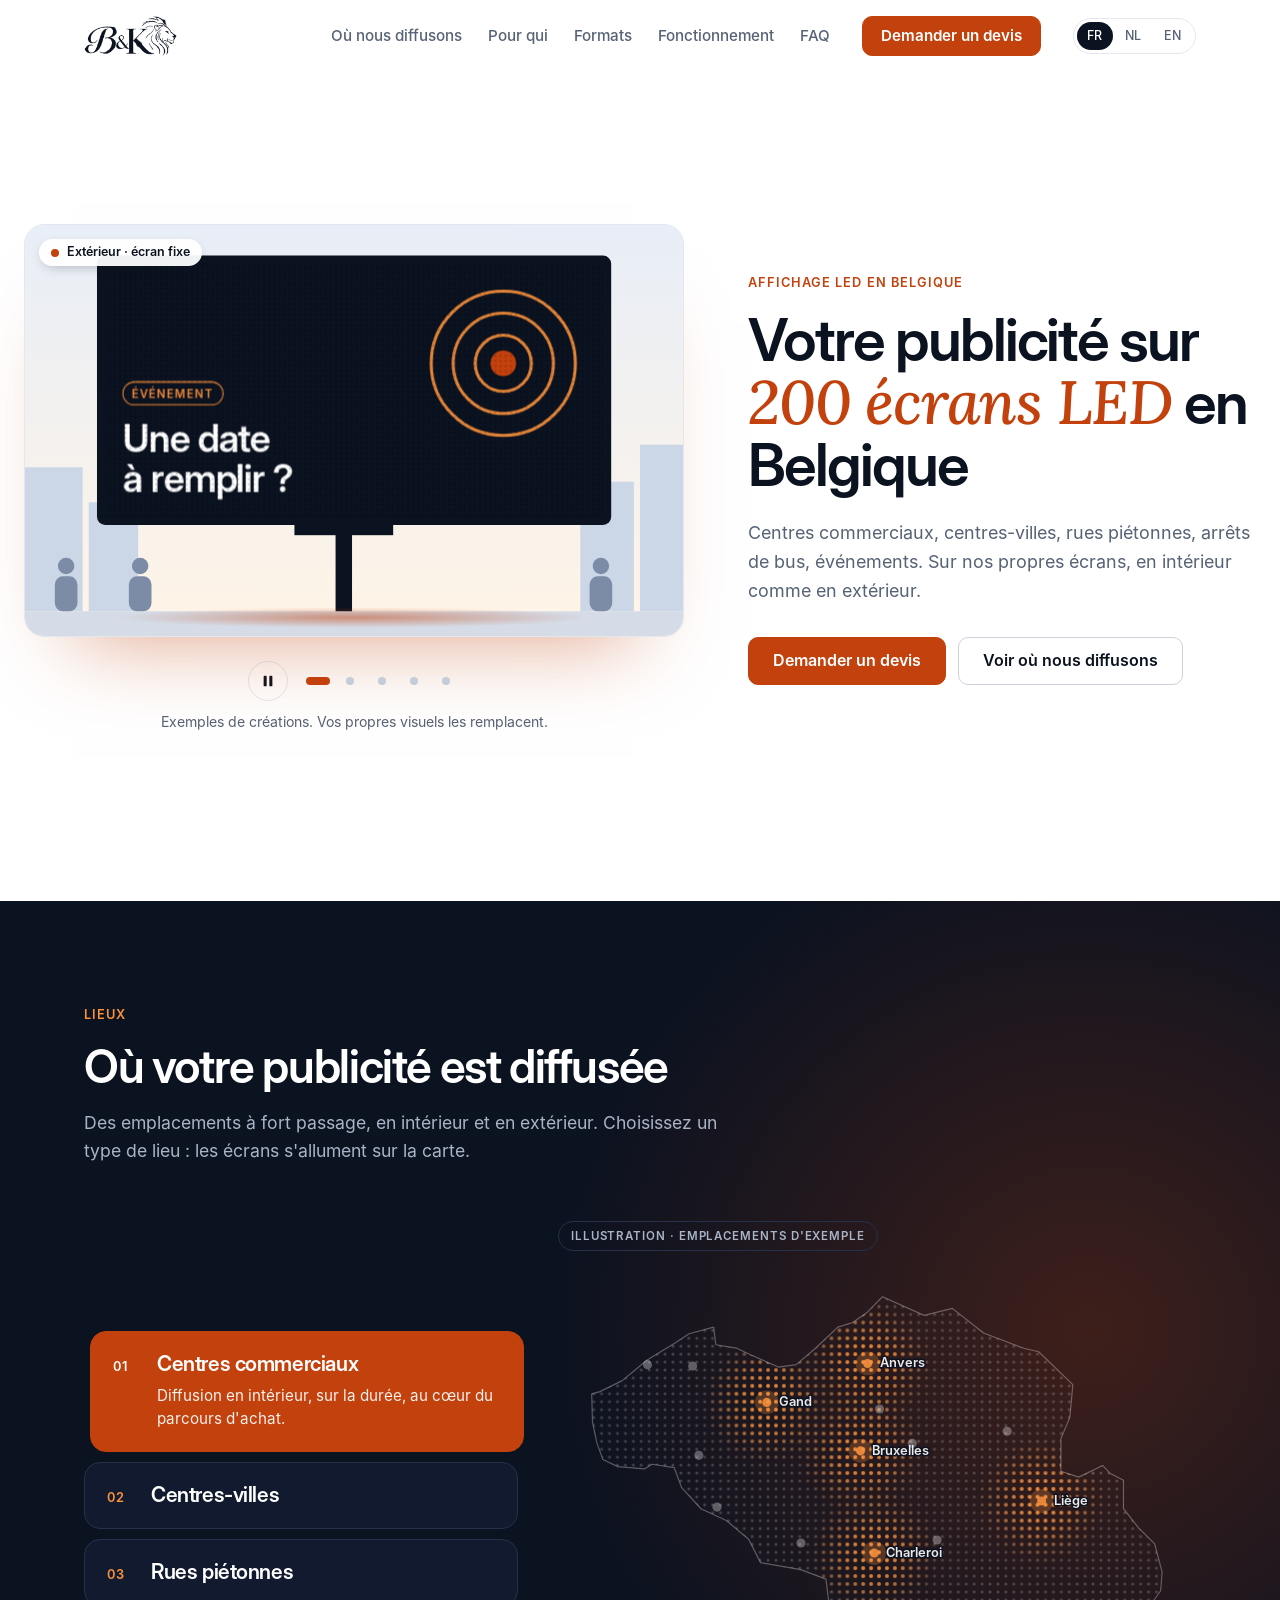
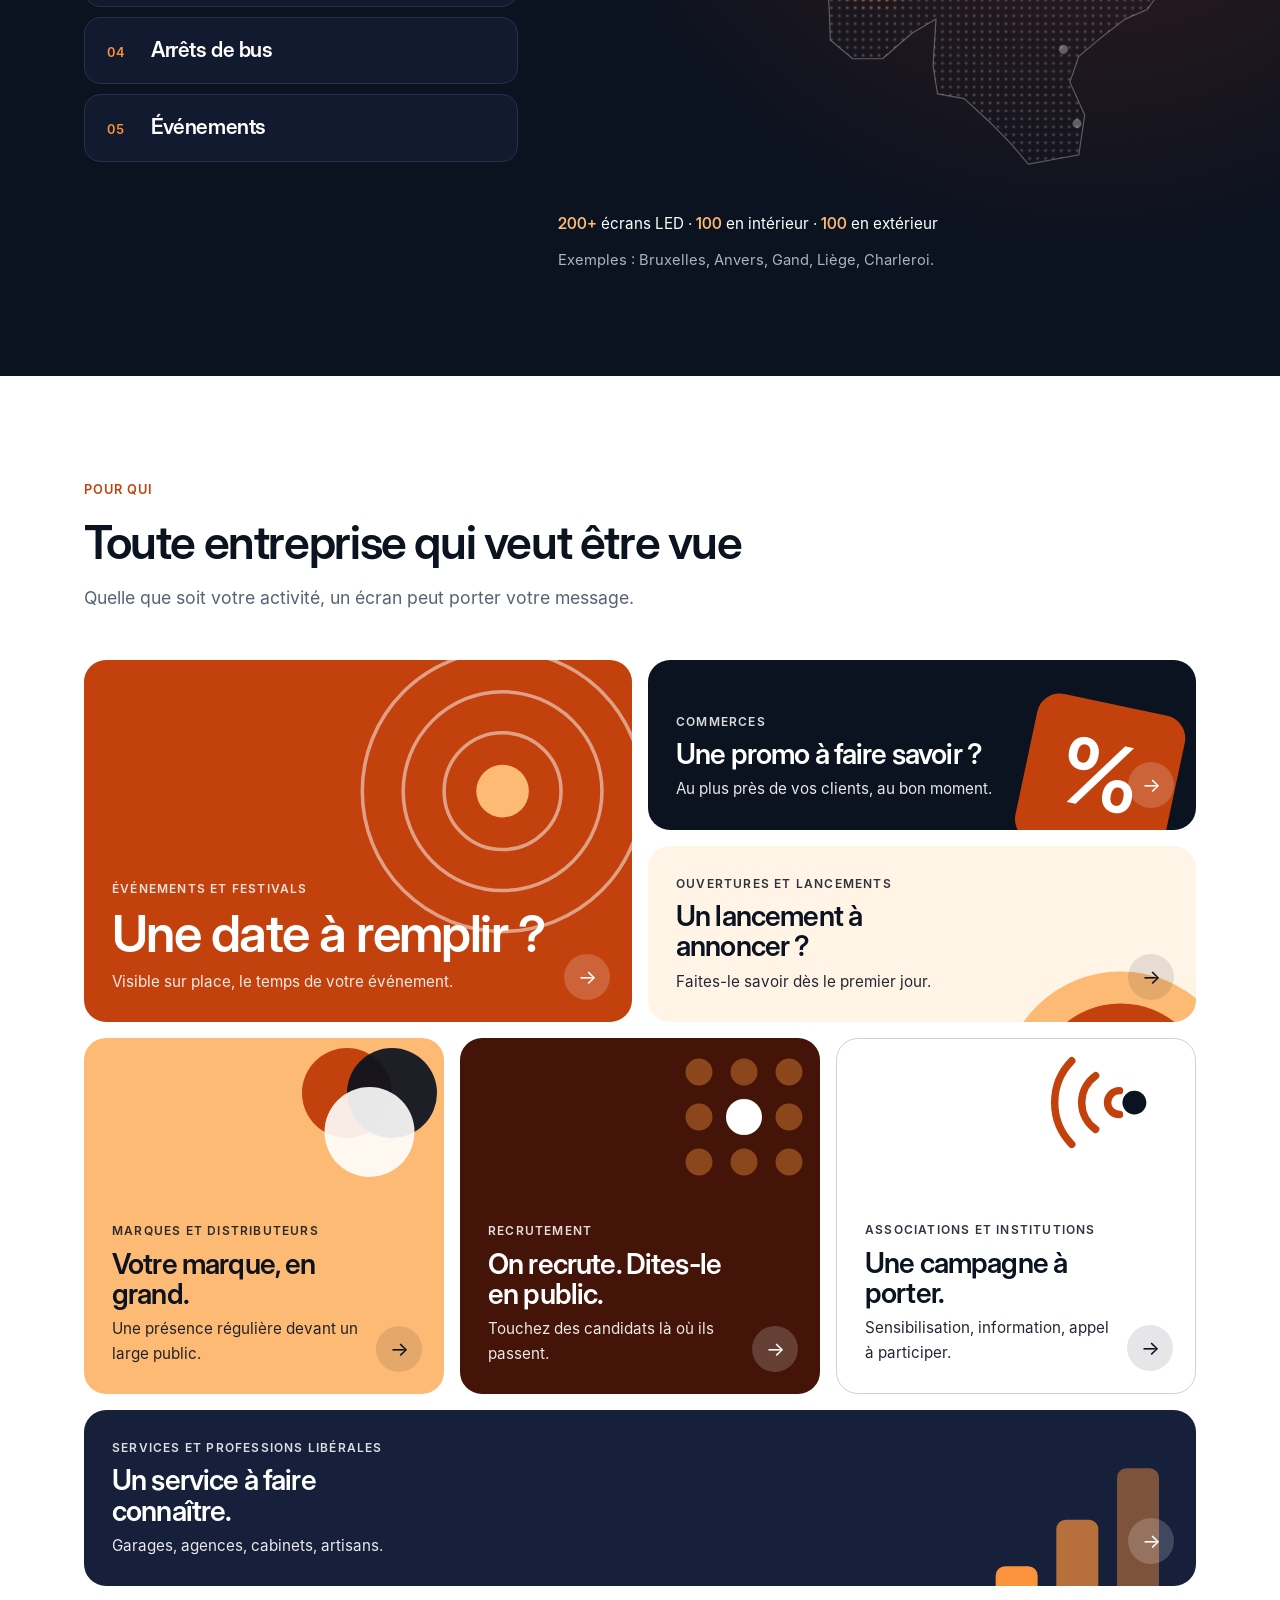
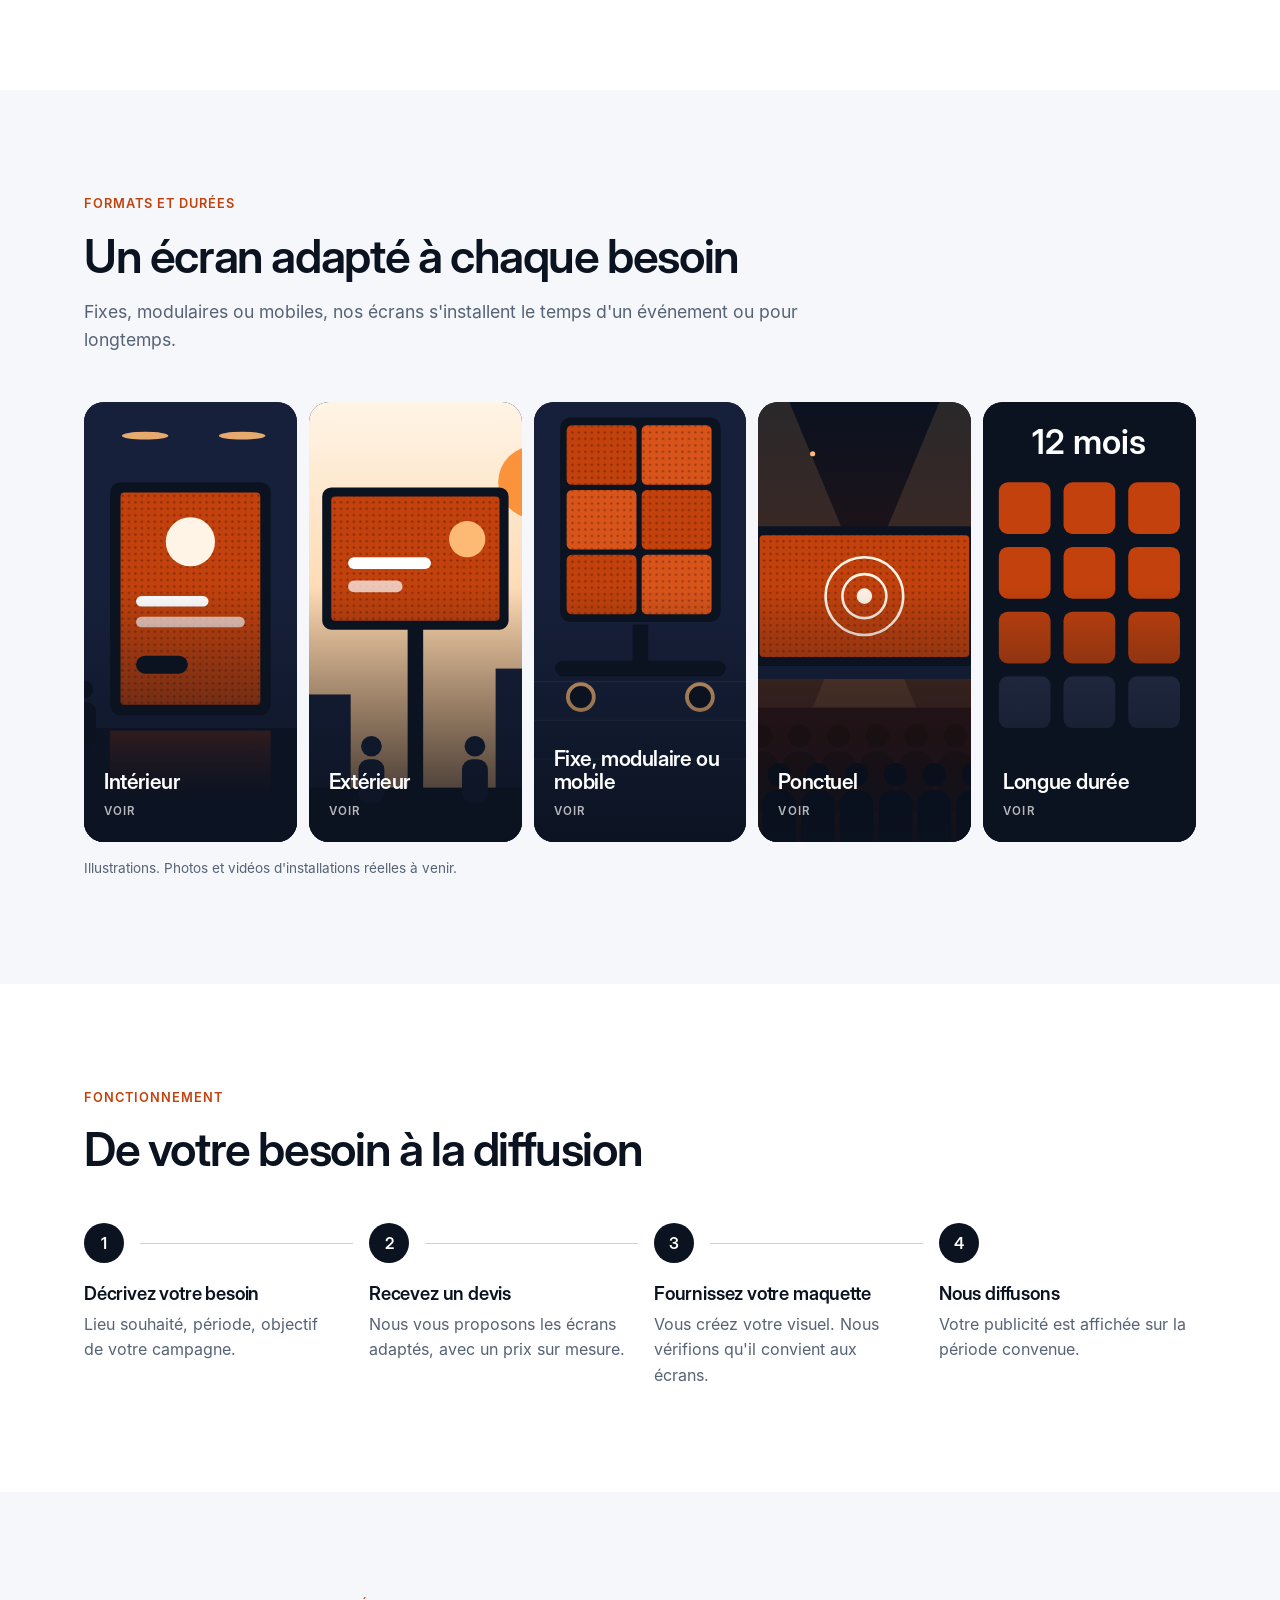
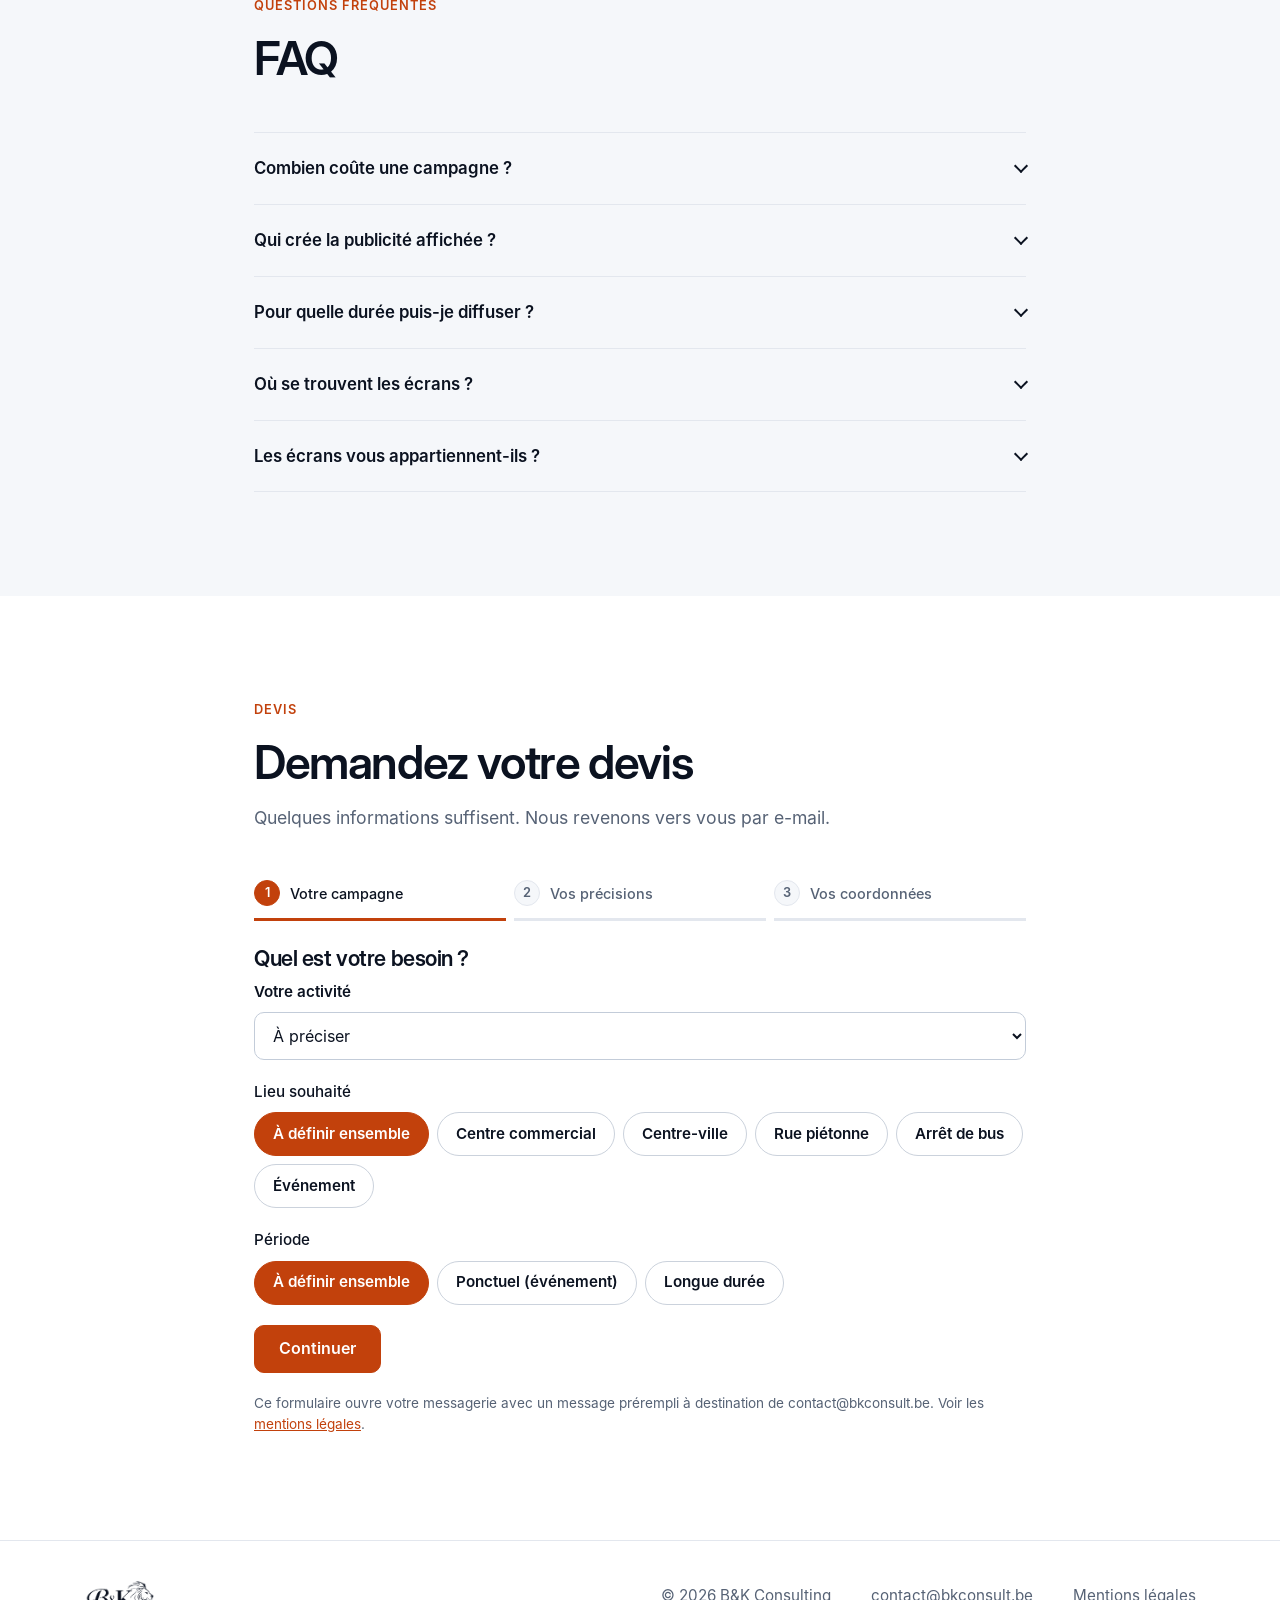
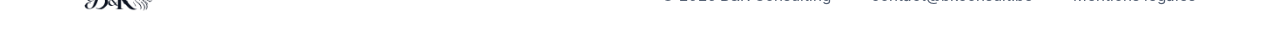
==== commit 80487a34: "V5: site FR/NL/EN généré, hero multi-panneaux, carte, devis guidé" ====
--- a/index.html
+++ b/index.html
@@ -3,269 +3,245 @@
 <head>
   <meta charset="utf-8">
   <meta name="viewport" content="width=device-width, initial-scale=1">
-  <title>B&amp;K Consulting — Le partenaire de votre visibilité</title>
-  <meta name="description" content="B&amp;K Consulting met votre marque au cœur d'événements réunissant un public nombreux et ciblé : sponsoring événementiel et réseau de plus de 200 écrans publicitaires en Belgique.">
-  <meta name="theme-color" content="#171718">
+  <title>B&amp;K Consulting — Publicité sur écrans LED en Belgique</title>
+  <meta name="description" content="B&amp;K Consulting diffuse votre publicité sur ses 200 écrans LED en Belgique : centres commerciaux, centres-villes, rues piétonnes, arrêts de bus et événements. Devis sur demande.">
+  <meta name="theme-color" content="#FFFFFF">
+  <meta property="og:title" content="B&amp;K Consulting — Publicité sur écrans LED en Belgique">
+  <meta property="og:description" content="Votre publicité sur 200 écrans LED en Belgique, en intérieur et en extérieur.">
   <meta property="og:type" content="website">
   <meta property="og:locale" content="fr_BE">
-  <meta property="og:title" content="B&amp;K Consulting — Le partenaire de votre visibilité">
-  <meta property="og:description" content="Sponsoring événementiel et réseau de plus de 200 écrans publicitaires en Belgique.">
+  <meta property="og:url" content="https://bkconsult.be/">
+  <link rel="canonical" href="https://bkconsult.be/">
+  <link rel="alternate" hreflang="fr" href="https://bkconsult.be/">
+  <link rel="alternate" hreflang="nl" href="https://bkconsult.be/nl/">
+  <link rel="alternate" hreflang="en" href="https://bkconsult.be/en/">
+  <link rel="alternate" hreflang="x-default" href="https://bkconsult.be/">
   <link rel="icon" href="assets/favicon.svg" type="image/svg+xml">
+  <link rel="preload" href="fonts/inter-400.woff" as="font" type="font/woff" crossorigin>
+  <link rel="preload" href="fonts/inter-display-600.woff" as="font" type="font/woff" crossorigin>
   <link rel="stylesheet" href="css/styles.css">
   <script>document.documentElement.classList.add('js');</script>
-  <script src="js/main.js" defer></script>
-  <script type="application/ld+json">
-  {
-    "@context": "https://schema.org",
-    "@type": "Organization",
-    "name": "B&K Consulting",
-    "email": "contact@bkconsult.be",
-    "slogan": "Votre marque. Des milliers de regards. Une expérience qui marque."
-  }
-  </script>
 </head>
 <body>
-  <a class="skip-link" href="#main">Aller au contenu</a>
+  <a class="skip" href="#contenu">Aller au contenu</a>
 
   <header class="site-header">
     <div class="container site-header__inner">
-      <a class="brand" href="#accueil" aria-label="B&amp;K Strategic Partnerships — accueil">
-        <img src="assets/logo-white.png" alt="B&amp;K" width="93" height="40">
+      <a class="brand" href="#top" aria-label="B&amp;K Consulting — accueil">
+        <img src="assets/logo-dark.png" alt="B&amp;K" width="93" height="40">
       </a>
-      <button class="nav-toggle" type="button" aria-expanded="false" aria-controls="nav">
-        <span class="visually-hidden">Menu</span>
-        <span class="nav-toggle__bars" aria-hidden="true"></span>
+      <button class="nav-toggle" type="button" aria-expanded="false" aria-controls="nav" aria-label="Menu">
+        <span></span><span></span>
       </button>
       <nav class="nav" id="nav" aria-label="Navigation principale">
-        <ul class="nav__list">
-          <li><a class="nav__link" href="#presentation">Présentation</a></li>
-          <li><a class="nav__link" href="#reseau">Réseau</a></li>
-          <li><a class="nav__link" href="#approche">Approche</a></li>
-          <li><a class="nav__link" href="#formules">Formules</a></li>
+        <ul>
+          <li><a href="#lieux">Où nous diffusons</a></li>
+          <li><a href="#pour-qui">Pour qui</a></li>
+          <li><a href="#formats">Formats</a></li>
+          <li><a href="#fonctionnement">Fonctionnement</a></li>
+          <li><a href="#faq">FAQ</a></li>
         </ul>
-        <a class="btn btn--sm" href="#contact">Prendre contact</a>
+        <a class="btn btn--sm" href="#devis">Demander un devis</a>
+        <ul class="lang" aria-label="Langue"><li><a href="index.html" lang="fr" hreflang="fr" aria-current="page">FR</a></li><li><a href="nl/index.html" lang="nl" hreflang="nl">NL</a></li><li><a href="en/index.html" lang="en" hreflang="en">EN</a></li></ul>
       </nav>
     </div>
   </header>
 
-  <main id="main">
-    <section class="hero" id="accueil" aria-labelledby="hero-title">
-      <div class="container hero__inner">
+  <main id="contenu">
+    <section class="hero" id="top">
+      <div class="container hero__grid">
         <div class="hero__copy">
-          <p class="kicker">Consulting <span class="kicker__sep" aria-hidden="true">•</span> Management <span class="kicker__sep" aria-hidden="true">•</span> Sponsoring</p>
-          <h1 id="hero-title">
-            <span class="line">Votre marque.</span>
-            <span class="line">Des milliers de regards.</span>
-            <span class="line">Une expérience qui marque.</span>
-          </h1>
-          <p class="hero__lead">B&amp;K Consulting met votre marque au cœur d'événements réunissant un public nombreux et ciblé, grâce à un réseau de plus de 200 écrans publicitaires en Belgique.</p>
-          <div class="hero__cta">
-            <a class="btn" href="#contact">Prendre contact</a>
-            <a class="btn btn--ghost" href="#formules">Découvrir les formules</a>
-          </div>
-        </div>
-        <figure class="hero__map" data-observe>
-          <svg class="map" viewBox="0 0 640 560" role="img" aria-labelledby="map-title map-desc" focusable="false"><title id="map-title">Réseau d'écrans publicitaires en Belgique</title><desc id="map-desc">Illustration simplifiée de la Belgique : des points répartis sur le territoire sont reliés à Bruxelles.</desc><path class="map__shape" pathLength="1" d="M22,137.4 L30.5,134.9 L53.9,123.4 L80.3,101.6 L108.3,84.7 L123.8,74.5 L149.4,67.6 L151.8,86 L173.5,89.6 L189.1,97 L217,109.2 L235.7,106.8 L255.9,89.6 L279.2,67.6 L294.7,62.7 L310.3,51.7 L325.8,35.8 L369.3,55.4 L398.9,48 L431.5,73.7 L473.5,89.6 L489,93.3 L524.8,127.6 L521.6,161.9 L512.3,183.9 L512.3,218.2 L531,224.3 L555.8,212.1 L563.6,220.1 L577.6,227.5 L577.6,257.4 L593.1,276.9 L610.2,294.1 L618,323.5 L616.4,343 L602.5,362.6 L579.1,372.7 L554.3,392 L531,411.6 L521.6,438.5 L537.2,472.8 L531,514.4 L504.6,519.3 L478.1,524.2 L459.5,502.2 L437.7,480.2 L411.3,455.7 L383.3,450.8 L378.7,421.4 L381.8,372.4 L356.9,387.1 L325.8,414.1 L294.7,414.1 L271.4,394.5 L269.9,355.3 L266.8,330.8 L240.4,321 L198.4,313.7 L186,289.2 L162.6,269.6 L136.2,257.4 L116,235.3 L108.3,214.5 L84.9,210.8 L77.2,215.7 L49.2,213.3 L33.7,205.9 L27.4,188.8 L22.8,166.8Z"/><g><path class="map__link" style="--i:1" pathLength="1" d="M302.8,196.9 Q206,116.2 80.3,106.8"/><path class="map__link" style="--i:2" pathLength="1" d="M302.8,196.9 Q201,180.6 127.5,108.2"/><path class="map__link" style="--i:3" pathLength="1" d="M302.8,196.9 Q262,155.9 204.9,146.2"/><path class="map__link" style="--i:4" pathLength="1" d="M302.8,196.9 Q291.9,150 310.3,105.5"/><path class="map__link" style="--i:5" pathLength="1" d="M302.8,196.9 Q319.8,178.1 322.7,153"/><path class="map__link" style="--i:6" pathLength="1" d="M302.8,196.9 Q328.6,184.3 356.9,189"/><path class="map__link" style="--i:7" pathLength="1" d="M302.8,196.9 Q382.7,211.1 456.1,176.3"/><path class="map__link" style="--i:8" pathLength="1" d="M302.8,196.9 Q405.9,192.8 492.1,249.3"/><path class="map__link" style="--i:9" pathLength="1" d="M302.8,196.9 Q375.6,334.5 514.8,404.3"/><path class="map__link" style="--i:10" pathLength="1" d="M302.8,196.9 Q357.7,230.6 382.9,289.9"/><path class="map__link" style="--i:11" pathLength="1" d="M302.8,196.9 Q370.4,375.6 529.1,481.9"/><path class="map__link" style="--i:12" pathLength="1" d="M302.8,196.9 Q327.1,248 317.1,303.6"/><path class="map__link" style="--i:13" pathLength="1" d="M302.8,196.9 Q256.3,235 240.7,293.1"/><path class="map__link" style="--i:14" pathLength="1" d="M302.8,196.9 Q237.3,250.2 153,255.6"/><path class="map__link" style="--i:15" pathLength="1" d="M302.8,196.9 Q217.6,172.2 133.9,201.5"/></g><g><g transform="translate(80.3 106.8)"><g class="map__node" style="--i:1"><circle class="map__dot" r="3.2"/></g></g><g transform="translate(127.5 108.2)"><g class="map__node" style="--i:2"><circle class="map__dot" r="3.2"/></g></g><g transform="translate(204.9 146.2)"><g class="map__node" style="--i:3"><circle class="map__ring" r="5"/><circle class="map__dot" r="3.2"/></g></g><g transform="translate(310.3 105.5)"><g class="map__node" style="--i:4"><circle class="map__ring" r="5"/><circle class="map__dot" r="3.2"/></g></g><g transform="translate(322.7 153)"><g class="map__node" style="--i:5"><circle class="map__dot" r="3.2"/></g></g><g transform="translate(356.9 189)"><g class="map__node" style="--i:6"><circle class="map__dot" r="3.2"/></g></g><g transform="translate(456.1 176.3)"><g class="map__node" style="--i:7"><circle class="map__dot" r="3.2"/></g></g><g transform="translate(492.1 249.3)"><g class="map__node" style="--i:8"><circle class="map__ring" r="5"/><circle class="map__dot" r="3.2"/></g></g><g transform="translate(514.8 404.3)"><g class="map__node" style="--i:9"><circle class="map__dot" r="3.2"/></g></g><g transform="translate(382.9 289.9)"><g class="map__node" style="--i:10"><circle class="map__dot" r="3.2"/></g></g><g transform="translate(529.1 481.9)"><g class="map__node" style="--i:11"><circle class="map__ring" r="5"/><circle class="map__dot" r="3.2"/></g></g><g transform="translate(317.1 303.6)"><g class="map__node" style="--i:12"><circle class="map__dot" r="3.2"/></g></g><g transform="translate(240.7 293.1)"><g class="map__node" style="--i:13"><circle class="map__dot" r="3.2"/></g></g><g transform="translate(153 255.6)"><g class="map__node" style="--i:14"><circle class="map__dot" r="3.2"/></g></g><g transform="translate(133.9 201.5)"><g class="map__node" style="--i:15"><circle class="map__dot" r="3.2"/></g></g></g><g transform="translate(302.8 196.9)"><g class="map__node map__hub" style="--i:0"><circle class="map__ring" r="6"/><circle class="map__dot" r="4.8"/></g></g></svg>
-        </figure>
-      </div>
-    </section>
-
-    <section class="section" id="presentation" aria-labelledby="presentation-title">
-      <div class="container">
-        <div class="section-head">
-          <p class="kicker">B&amp;K Consulting</p>
-          <h2 id="presentation-title">Le partenaire de votre visibilité</h2>
-        </div>
-        <p class="lead">Dans un environnement concurrentiel, la visibilité est un levier stratégique qui ne s'improvise pas. B&amp;K Consulting accompagne les entreprises dans leur développement en créant des passerelles entre les marques et leur univers.</p>
-        <div class="duo">
-          <article class="panel">
-            <h3>Notre mission</h3>
-            <p class="panel__title">Créer des connexions et multiplier les opportunités.</p>
-            <p>Identifier les possibilités de sponsoring, rapprocher les entreprises des organisateurs et faciliter la mise en place de partenariats adaptés aux objectifs de chaque marque.</p>
-          </article>
-          <article class="panel panel--light">
-            <h3>Notre vision</h3>
-            <p class="panel__title">Une marque forte qui se fait remarquer.</p>
-            <p>Nous croyons qu'une communication efficace ne se limite pas à diffuser un message. Elle consiste à lui donner la bonne place, au bon moment et devant le bon public.</p>
-          </article>
-        </div>
-      </div>
-    </section>
-
-    <section class="section section--alt" id="evenement" aria-labelledby="evenement-title">
-      <div class="container">
-        <div class="section-head">
-          <p class="kicker">Votre publicité au cœur de l'événement</p>
-          <h2 id="evenement-title">Faites rayonner votre marque.</h2>
-        </div>
-        <ol class="features">
-          <li class="feature reveal" style="--d:0">
-            <span class="feature__n">01</span>
-            <h3>Être présent là où se trouve votre public</h3>
-            <p>B&amp;K Consulting vous ouvre les portes du sponsoring événementiel en mettant votre marque au cœur d'événements réunissant un public nombreux et ciblé.</p>
-          </li>
-          <li class="feature reveal" style="--d:1">
-            <span class="feature__n">02</span>
-            <h3>Une présence visible pendant l'événement</h3>
-            <p>Grâce à la diffusion de vos publicités sur plus de 200 écrans LED et à différents supports, votre entreprise bénéficie d'une présence visible pendant les événements.</p>
-          </li>
-          <li class="feature reveal" style="--d:2">
-            <span class="feature__n">03</span>
-            <h3>Votre visibilité prend vie</h3>
-            <p>Des supports publicitaires modernes pour une visibilité dynamique et répétée, pensée pour capter l'attention et valoriser votre image auprès du public.</p>
-          </li>
+          <p class="kicker">Affichage LED en Belgique</p>
+          <h1>Votre publicité sur <em>200 écrans LED</em> en Belgique</h1>
+          <p class="lead">Centres commerciaux, centres-villes, rues piétonnes, arrêts de bus, événements. Sur nos propres écrans, en intérieur comme en extérieur.</p>
+          <div class="actions">
+            <a class="btn" href="#devis">Demander un devis</a>
+            <a class="btn btn--ghost" href="#lieux">Voir où nous diffusons</a>
+          </div>
+        </div>
+
+        <div class="tv" role="group" aria-roledescription="carousel" aria-label="Exemples de créations affichées sur différents écrans">
+          <div class="tv__stage" aria-live="off">
+<div class="slide is-active"><svg class="slide__svg" viewBox="0 0 640 400" preserveAspectRatio="xMidYMid slice" role="img" aria-label="Extérieur · écran fixe. Une date à remplir ?"><defs><pattern id="led0" width="5" height="5" patternUnits="userSpaceOnUse"><circle cx="2.5" cy="2.5" r=".9" fill="#000" fill-opacity=".26"/></pattern><linearGradient id="sk0" x1="0" y1="0" x2="0" y2="1"><stop offset="0" stop-color="#E8EEF7"/><stop offset="1" stop-color="#FFF4E6"/></linearGradient><radialGradient id="gl0"><stop offset="0" stop-color="#C2410C" stop-opacity=".5"/><stop offset="1" stop-color="#C2410C" stop-opacity="0"/></radialGradient></defs><rect width="640" height="400" fill="url(#sk0)"/><g fill="#CBD6E6"><rect x="0" y="236" width="56" height="140"/><rect x="62" y="270" width="48" height="106"/><rect x="540" y="250" width="52" height="126"/><rect x="598" y="214" width="42" height="162"/></g><rect y="376" width="640" height="24" fill="#D5DCE7"/><rect x="302" y="292" width="16" height="84" fill="#0B1220"/><rect x="70" y="30" width="500" height="262" rx="8" fill="#0B1220"/><rect x="262" y="292" width="96" height="10" fill="#0B1220"/><ellipse cx="320" cy="382" rx="230" ry="10" fill="url(#gl0)"/><clipPath id="pc0"><rect x="78.0" y="38.0" width="484.0" height="246.0" rx="3"/></clipPath><g class="sv-panel" clip-path="url(#pc0)"><rect x="78.0" y="38.0" width="484.0" height="246.0" fill="#0B1220"/><g fill="none" stroke="#FB923C" stroke-width="3.0" stroke-opacity=".9"><circle cx="465.1" cy="134.9" r="70.1"/><circle cx="465.1" cy="134.9" r="48.7"/><circle cx="465.1" cy="134.9" r="27.3"/></g><circle cx="465.1" cy="134.9" r="12.5" fill="#C2410C"/><g class="sv-lines"><rect x="95.2" y="153.1" width="97.4" height="22.1" rx="11.1" fill="none" stroke="#FB923C" stroke-width="1"/><text class="sv-tag" x="104.1" y="168.2" font-size="11.1" fill="#FB923C" letter-spacing="0.9">ÉVÉNEMENT</text><text class="sv-t" x="95.2" y="221.0" font-size="36.9" fill="#FFFFFF">Une date</text><text class="sv-t" x="95.2" y="260.1" font-size="36.9" fill="#FFFFFF">à remplir ?</text></g><rect x="78.0" y="38.0" width="484.0" height="246.0" fill="url(#led0)"/></g><circle cx="40" cy="332" r="8" fill="#7C8CA6"/><rect x="29" y="342" width="22" height="34" rx="8" fill="#7C8CA6"/><circle cx="112" cy="332" r="8" fill="#7C8CA6"/><rect x="101" y="342" width="22" height="34" rx="8" fill="#7C8CA6"/><circle cx="560" cy="332" r="8" fill="#7C8CA6"/><rect x="549" y="342" width="22" height="34" rx="8" fill="#7C8CA6"/></svg><span class="slide__label">Extérieur · écran fixe</span></div><div class="slide" aria-hidden="true"><svg class="slide__svg" viewBox="0 0 640 400" preserveAspectRatio="xMidYMid slice" role="img" aria-label="Intérieur · totem vertical. Votre promo, vue de loin."><defs><pattern id="led1" width="5" height="5" patternUnits="userSpaceOnUse"><circle cx="2.5" cy="2.5" r=".9" fill="#000" fill-opacity=".26"/></pattern><linearGradient id="sk1" x1="0" y1="0" x2="0" y2="1"><stop offset="0" stop-color="#F3F5F9"/><stop offset="1" stop-color="#E3E7EE"/></linearGradient><radialGradient id="gl1"><stop offset="0" stop-color="#C2410C" stop-opacity=".5"/><stop offset="1" stop-color="#C2410C" stop-opacity="0"/></radialGradient></defs><rect width="640" height="400" fill="url(#sk1)"/><rect y="376" width="640" height="24" fill="#D5DCE7"/><g fill="#fff" fill-opacity=".9"><rect x="40" y="12" width="140" height="6" rx="3"/><rect x="250" y="12" width="140" height="6" rx="3"/><rect x="460" y="12" width="140" height="6" rx="3"/></g><g fill="#E3E7EE"><rect x="0" y="60" width="150" height="316"/><rect x="490" y="60" width="150" height="316"/></g><g fill="#fff"><rect x="18" y="90" width="114" height="150" rx="4"/><rect x="508" y="90" width="114" height="150" rx="4"/></g><rect x="222" y="24" width="196" height="340" rx="10" fill="#0B1220"/><rect x="240" y="364" width="160" height="12" rx="4" fill="#0B1220"/><ellipse cx="320" cy="384" rx="130" ry="8" fill="url(#gl1)"/><clipPath id="pc1"><rect x="230.0" y="32.0" width="180.0" height="300.0" rx="3"/></clipPath><g class="sv-panel" clip-path="url(#pc1)"><rect x="230.0" y="32.0" width="180.0" height="300.0" fill="#C2410C"/><circle cx="339.1" cy="102.9" r="43.2" fill="#FFF4E6"/><circle cx="339.1" cy="102.9" r="36.7" fill="none" stroke="#0B1220" stroke-width="1.6" stroke-dasharray="5.4 4.3"/><text x="339.1" y="119.1" text-anchor="middle" class="sv-t" font-size="51.3" fill="#C2410C">%</text><g class="sv-lines"><rect x="242.6" y="242.6" width="72.0" height="18.0" rx="9.0" fill="none" stroke="#FFF4E6" stroke-width="1"/><text class="sv-tag" x="249.8" y="254.8" font-size="9.0" fill="#FFF4E6" letter-spacing="0.7">COMMERCE</text><text class="sv-t" x="242.6" y="290.8" font-size="23.0" fill="#FFFFFF">Votre promo,</text><text class="sv-t" x="242.6" y="315.3" font-size="23.0" fill="#FFFFFF">vue de loin.</text></g><rect x="230.0" y="32.0" width="180.0" height="300.0" fill="url(#led1)"/></g><circle cx="84" cy="332" r="8" fill="#8D99AC"/><rect x="73" y="342" width="22" height="34" rx="8" fill="#8D99AC"/><circle cx="520" cy="332" r="8" fill="#8D99AC"/><rect x="509" y="342" width="22" height="34" rx="8" fill="#8D99AC"/><circle cx="586" cy="332" r="8" fill="#8D99AC"/><rect x="575" y="342" width="22" height="34" rx="8" fill="#8D99AC"/></svg><span class="slide__label">Intérieur · totem vertical</span></div><div class="slide" aria-hidden="true"><svg class="slide__svg" viewBox="0 0 640 400" preserveAspectRatio="xMidYMid slice" role="img" aria-label="Modulaire · mur d'écrans. Votre ouverture, annoncée."><defs><pattern id="led2" width="5" height="5" patternUnits="userSpaceOnUse"><circle cx="2.5" cy="2.5" r=".9" fill="#000" fill-opacity=".26"/></pattern><linearGradient id="sk2" x1="0" y1="0" x2="0" y2="1"><stop offset="0" stop-color="#263049"/><stop offset="1" stop-color="#16203A"/></linearGradient><radialGradient id="gl2"><stop offset="0" stop-color="#C2410C" stop-opacity=".5"/><stop offset="1" stop-color="#C2410C" stop-opacity="0"/></radialGradient></defs><rect width="640" height="400" fill="url(#sk2)"/><g stroke="#fff" stroke-opacity=".06" stroke-width="1"><path d="M0 20 H640"/><path d="M0 44 H640"/><path d="M0 68 H640"/><path d="M0 92 H640"/><path d="M0 116 H640"/><path d="M0 140 H640"/><path d="M0 164 H640"/><path d="M0 188 H640"/><path d="M0 212 H640"/><path d="M0 236 H640"/><path d="M0 260 H640"/><path d="M0 284 H640"/><path d="M0 308 H640"/><path d="M0 332 H640"/><path d="M0 356 H640"/></g><rect y="376" width="640" height="24" fill="#0E1527"/><rect x="77" y="42" width="486" height="244" rx="8" fill="#0B1220"/><rect x="85" y="50" width="470" height="228" fill="#C2410C"/><clipPath id="pc2"><rect x="85.0" y="50.0" width="470.0" height="228.0" rx="3"/></clipPath><g class="sv-panel" clip-path="url(#pc2)"><rect x="85.0" y="50.0" width="470.0" height="228.0" fill="#FFF4E6"/><circle cx="465.2" cy="139.8" r="68.4" fill="#FDBA74"/><circle cx="465.2" cy="139.8" r="52.0" fill="#C2410C"/><circle cx="465.2" cy="139.8" r="35.6" fill="#0B1220"/><circle cx="465.2" cy="139.8" r="19.2" fill="#FFF4E6"/><g stroke="#0B1220" stroke-width="4"><path d="M239.500 50V278M397.500 50V278M85 164H555"/></g><g class="sv-lines"><rect x="101.0" y="156.7" width="90.3" height="20.5" rx="10.3" fill="none" stroke="#C2410C" stroke-width="1"/><text class="sv-tag" x="109.2" y="170.7" font-size="10.3" fill="#C2410C" letter-spacing="0.8">OUVERTURE</text><text class="sv-t" x="101.0" y="219.6" font-size="34.2" fill="#0B1220">Votre ouverture,</text><text class="sv-t" x="101.0" y="255.9" font-size="34.2" fill="#0B1220">annoncée.</text></g><rect x="85.0" y="50.0" width="470.0" height="228.0" fill="url(#led2)"/></g><rect x="110" y="286" width="12" height="90" fill="#0B1220"/><rect x="518" y="286" width="12" height="90" fill="#0B1220"/><ellipse cx="320" cy="382" rx="250" ry="9" fill="url(#gl2)"/><circle cx="40" cy="332" r="8" fill="#3A4660"/><rect x="29" y="342" width="22" height="34" rx="8" fill="#3A4660"/><circle cx="600" cy="332" r="8" fill="#3A4660"/><rect x="589" y="342" width="22" height="34" rx="8" fill="#3A4660"/></svg><span class="slide__label">Modulaire · mur d'écrans</span></div><div class="slide" aria-hidden="true"><svg class="slide__svg" viewBox="0 0 640 400" preserveAspectRatio="xMidYMid slice" role="img" aria-label="Mobile · écran sur roulettes. On recrute. Dites-le en public."><defs><pattern id="led3" width="5" height="5" patternUnits="userSpaceOnUse"><circle cx="2.5" cy="2.5" r=".9" fill="#000" fill-opacity=".26"/></pattern><linearGradient id="sk3" x1="0" y1="0" x2="0" y2="1"><stop offset="0" stop-color="#16203A"/><stop offset="1" stop-color="#431407"/></linearGradient><radialGradient id="gl3"><stop offset="0" stop-color="#C2410C" stop-opacity=".5"/><stop offset="1" stop-color="#C2410C" stop-opacity="0"/></radialGradient></defs><rect width="640" height="400" fill="url(#sk3)"/><polygon points="90,0 150,0 270,376 20,376" fill="#FDBA74" fill-opacity=".1"/><polygon points="550,0 490,0 370,376 620,376" fill="#FDBA74" fill-opacity=".1"/><g fill="#FDBA74"><circle cx="60" cy="60" r="2.2"/><circle cx="580" cy="90" r="2.4"/><circle cx="110" cy="140" r="1.8"/><circle cx="530" cy="40" r="2"/></g><rect y="376" width="640" height="24" fill="#2A0E05"/><rect x="182" y="22" width="276" height="306" rx="10" fill="#0B1220"/><rect x="314" y="328" width="12" height="14" fill="#0B1220"/><rect x="232" y="340" width="176" height="12" rx="6" fill="#0B1220"/><g fill="#0B1220" stroke="#FDBA74" stroke-width="3"><circle cx="258" cy="362" r="14"/><circle cx="382" cy="362" r="14"/></g><clipPath id="pc3"><rect x="190.0" y="30.0" width="260.0" height="290.0" rx="3"/></clipPath><g class="sv-panel" clip-path="url(#pc3)"><rect x="190.0" y="30.0" width="260.0" height="290.0" fill="#431407"/><g fill="#FB923C" fill-opacity=".45"><circle cx="308.6" cy="93.4" r="11.7"/><circle cx="347.6" cy="93.4" r="11.7"/><circle cx="386.6" cy="93.4" r="11.7"/><circle cx="308.6" cy="132.4" r="11.7"/><circle cx="386.6" cy="132.4" r="11.7"/><circle cx="308.6" cy="171.4" r="11.7"/><circle cx="347.6" cy="171.4" r="11.7"/><circle cx="386.6" cy="171.4" r="11.7"/></g><circle cx="347.6" cy="132.4" r="15.6" fill="#fff"/><g class="sv-lines"><rect x="208.2" y="149.3" width="121.7" height="23.4" rx="11.7" fill="none" stroke="#FB923C" stroke-width="1"/><text class="sv-tag" x="217.6" y="165.2" font-size="11.7" fill="#FB923C" letter-spacing="0.9">RECRUTEMENT</text><text class="sv-t" x="208.2" y="218.3" font-size="36.3" fill="#FFFFFF">On recrute.</text><text class="sv-t" x="208.2" y="256.8" font-size="36.3" fill="#FFFFFF">Dites-le</text><text class="sv-t" x="208.2" y="295.3" font-size="36.3" fill="#FFFFFF">en public.</text></g><rect x="190.0" y="30.0" width="260.0" height="290.0" fill="url(#led3)"/></g><circle cx="12" cy="354" r="9" fill="#050A14"/><rect x="0" y="364" width="24" height="34" rx="9" fill="#050A14"/><circle cx="46" cy="354" r="9" fill="#050A14"/><rect x="34" y="364" width="24" height="34" rx="9" fill="#050A14"/><circle cx="80" cy="354" r="9" fill="#050A14"/><rect x="68" y="364" width="24" height="34" rx="9" fill="#050A14"/><circle cx="114" cy="354" r="9" fill="#050A14"/><rect x="102" y="364" width="24" height="34" rx="9" fill="#050A14"/><circle cx="148" cy="354" r="9" fill="#050A14"/><rect x="136" y="364" width="24" height="34" rx="9" fill="#050A14"/><circle cx="522" cy="354" r="9" fill="#050A14"/><rect x="510" y="364" width="24" height="34" rx="9" fill="#050A14"/><circle cx="556" cy="354" r="9" fill="#050A14"/><rect x="544" y="364" width="24" height="34" rx="9" fill="#050A14"/><circle cx="590" cy="354" r="9" fill="#050A14"/><rect x="578" y="364" width="24" height="34" rx="9" fill="#050A14"/><circle cx="624" cy="354" r="9" fill="#050A14"/><rect x="612" y="364" width="24" height="34" rx="9" fill="#050A14"/></svg><span class="slide__label">Mobile · écran sur roulettes</span></div><div class="slide" aria-hidden="true"><svg class="slide__svg" viewBox="0 0 640 400" preserveAspectRatio="xMidYMid slice" role="img" aria-label="Arrêt de bus · abribus. Votre marque, en grand."><defs><pattern id="led4" width="5" height="5" patternUnits="userSpaceOnUse"><circle cx="2.5" cy="2.5" r=".9" fill="#000" fill-opacity=".26"/></pattern><linearGradient id="sk4" x1="0" y1="0" x2="0" y2="1"><stop offset="0" stop-color="#D9E4F2"/><stop offset="1" stop-color="#F5F7FA"/></linearGradient><radialGradient id="gl4"><stop offset="0" stop-color="#C2410C" stop-opacity=".5"/><stop offset="1" stop-color="#C2410C" stop-opacity="0"/></radialGradient></defs><rect width="640" height="400" fill="url(#sk4)"/><rect y="376" width="640" height="24" fill="#C5CFDD"/><path d="M0 390 H640" stroke="#fff" stroke-width="3" stroke-dasharray="26 18"/><g fill="#CBD6E6"><rect x="0" y="180" width="70" height="196"/><rect x="560" y="150" width="80" height="226"/></g><rect x="130" y="36" width="380" height="14" rx="5" fill="#0B1220"/><rect x="138" y="50" width="10" height="326" fill="#0B1220"/><rect x="492" y="50" width="10" height="326" fill="#0B1220"/><rect x="150" y="50" width="342" height="326" fill="#fff" fill-opacity=".45"/><rect x="207" y="58" width="226" height="256" rx="8" fill="#0B1220"/><rect x="160" y="334" width="320" height="10" rx="3" fill="#0B1220"/><rect x="176" y="344" width="8" height="32" fill="#0B1220"/><rect x="456" y="344" width="8" height="32" fill="#0B1220"/><ellipse cx="320" cy="382" rx="170" ry="8" fill="url(#gl4)"/><clipPath id="pc4"><rect x="215.0" y="66.0" width="210.0" height="240.0" rx="3"/></clipPath><g class="sv-panel" clip-path="url(#pc4)"><rect x="215.0" y="66.0" width="210.0" height="240.0" fill="#FDBA74"/><circle cx="323.4" cy="136.1" r="34.7" fill="#C2410C"/><circle cx="361.2" cy="136.1" r="34.7" fill="#0B1220" fill-opacity=".92"/><circle cx="342.3" cy="167.6" r="34.7" fill="#fff" fill-opacity=".92"/><g class="sv-lines"><rect x="229.7" y="209.3" width="60.5" height="18.9" rx="9.4" fill="none" stroke="#0B1220" stroke-width="1"/><text class="sv-tag" x="237.3" y="222.1" font-size="9.4" fill="#0B1220" letter-spacing="0.8">MARQUE</text><text class="sv-t" x="229.7" y="260.5" font-size="24.8" fill="#0B1220">Votre marque,</text><text class="sv-t" x="229.7" y="286.8" font-size="24.8" fill="#0B1220">en grand.</text></g><rect x="215.0" y="66.0" width="210.0" height="240.0" fill="url(#led4)"/></g><circle cx="84" cy="332" r="8" fill="#7C8CA6"/><rect x="73" y="342" width="22" height="34" rx="8" fill="#7C8CA6"/><circle cx="556" cy="332" r="8" fill="#7C8CA6"/><rect x="545" y="342" width="22" height="34" rx="8" fill="#7C8CA6"/></svg><span class="slide__label">Arrêt de bus · abribus</span></div>
+          </div>
+          <div class="tv__ctrl">
+            <button class="tv__pause" type="button" aria-pressed="false" aria-label="Mettre l'animation en pause">
+              <svg class="i-pause" viewBox="0 0 16 16" aria-hidden="true"><rect x="3" y="2" width="3.5" height="12" rx="1"/><rect x="9.5" y="2" width="3.5" height="12" rx="1"/></svg>
+              <svg class="i-play" viewBox="0 0 16 16" aria-hidden="true"><path d="M4 2.5v11l9-5.5-9-5.5Z"/></svg>
+            </button>
+            <div class="tv__dots"><button type="button" aria-label="Exemple 1" aria-current="true"></button><button type="button" aria-label="Exemple 2"></button><button type="button" aria-label="Exemple 3"></button><button type="button" aria-label="Exemple 4"></button><button type="button" aria-label="Exemple 5"></button></div>
+          </div>
+          <p class="tv__note">Exemples de créations. Vos propres visuels les remplacent.</p>
+        </div>
+      </div>
+    </section>
+
+    <section class="places" id="lieux" aria-labelledby="t-lieux">
+      <div class="container">
+        <div class="places__head">
+          <p class="kicker kicker--led">Lieux</p>
+          <h2 id="t-lieux">Où votre publicité est diffusée</h2>
+          <p class="places__lead">Des emplacements à fort passage, en intérieur et en extérieur. Choisissez un type de lieu : les écrans s'allument sur la carte.</p>
+        </div>
+        <div class="places__grid">
+          <div class="types" role="group" aria-label="Types de lieux">
+<button type="button" class="type is-active" data-type="cc" aria-pressed="true"><span class="type__n">01</span><span class="type__body"><span class="type__title">Centres commerciaux</span><span class="type__desc">Diffusion en intérieur, sur la durée, au cœur du parcours d'achat.</span></span></button>
+<button type="button" class="type" data-type="ville" aria-pressed="false"><span class="type__n">02</span><span class="type__body"><span class="type__title">Centres-villes</span><span class="type__desc">Visibilité en extérieur dans les zones animées et commerçantes.</span></span></button>
+<button type="button" class="type" data-type="pieton" aria-pressed="false"><span class="type__n">03</span><span class="type__body"><span class="type__title">Rues piétonnes</span><span class="type__desc">Un public qui prend le temps de regarder, à hauteur de regard.</span></span></button>
+<button type="button" class="type" data-type="bus" aria-pressed="false"><span class="type__n">04</span><span class="type__body"><span class="type__title">Arrêts de bus</span><span class="type__desc">Un temps d'attente quotidien, devant un message lisible de loin.</span></span></button>
+<button type="button" class="type" data-type="event" aria-pressed="false"><span class="type__n">05</span><span class="type__body"><span class="type__title">Événements</span><span class="type__desc">Écrans installés le temps d'un événement, quel qu'en soit le type.</span></span></button>
+          </div>
+          <figure class="map">
+            <span class="map__badge">Illustration · emplacements d'exemple</span>
+            <svg class="map__svg" viewBox="0 0 644 540" role="img" aria-label="Carte illustrative de la Belgique avec des exemples d'emplacements" focusable="false"><defs><clipPath id="be"><path d="M34.0,132.1 L42.3,129.8 L64.8,118.7 L90.3,97.6 L117.3,81.3 L132.3,71.4 L157.1,64.7 L159.3,82.5 L180.4,86.0 L195.4,93.1 L222.4,105.0 L240.4,102.6 L259.9,86.0 L282.4,64.7 L297.4,60.0 L312.5,49.4 L327.5,34.0 L369.5,52.9 L398.0,45.8 L429.5,70.7 L470.1,86.0 L485.1,89.6 L519.6,122.7 L516.6,155.8 L507.6,177.1 L507.6,210.2 L525.6,216.1 L549.6,204.3 L557.1,212.1 L570.7,219.2 L570.7,248.0 L585.7,267.0 L602.2,283.5 L609.7,311.9 L608.2,330.8 L594.7,349.7 L572.2,359.4 L548.1,378.1 L525.6,397.0 L516.6,423.0 L531.6,456.2 L525.6,496.4 L500.1,501.1 L474.6,505.8 L456.6,484.5 L435.6,463.2 L410.0,439.6 L383.0,434.9 L378.5,406.5 L381.5,359.2 L357.5,373.4 L327.5,399.4 L297.4,399.4 L274.9,380.5 L273.4,342.6 L270.4,319.0 L244.9,309.5 L204.4,302.4 L192.4,278.8 L169.9,259.9 L144.3,248.0 L124.8,226.7 L117.3,206.6 L94.8,203.1 L87.3,207.8 L60.3,205.5 L45.3,198.4 L39.3,181.8 L34.8,160.5Z"/></clipPath><pattern id="dotsDim" width="8" height="8" patternUnits="userSpaceOnUse"><circle cx="4" cy="4" r="1.5" fill="#fff" fill-opacity=".2"/></pattern><pattern id="dotsHot" width="8" height="8" patternUnits="userSpaceOnUse"><circle cx="4" cy="4" r="2" fill="#FB923C"/></pattern><radialGradient id="halo"><stop offset="0" stop-color="#fff"/><stop offset=".45" stop-color="#fff" stop-opacity=".7"/><stop offset="1" stop-color="#fff" stop-opacity="0"/></radialGradient><mask id="litmask" maskUnits="userSpaceOnUse" x="0" y="0" width="644" height="540"><circle class="lit" data-types="cc ville bus" cx="305.3" cy="189.6" r="64" fill="url(#halo)"/><circle class="lit" data-types="cc pieton" cx="312.5" cy="101.4" r="64" fill="url(#halo)"/><circle class="lit" data-types="cc pieton" cx="210.7" cy="140.7" r="64" fill="url(#halo)"/><circle class="lit" data-types="cc pieton event" cx="488.1" cy="240.2" r="64" fill="url(#halo)"/><circle class="lit" data-types="cc bus" cx="319.1" cy="292.7" r="64" fill="url(#halo)"/><circle class="lit" data-types="ville event" cx="382.6" cy="279.5" r="64" fill="url(#halo)"/><circle class="lit" data-types="ville" cx="245.2" cy="282.6" r="64" fill="url(#halo)"/><circle class="lit" data-types="ville event" cx="135.9" cy="104.0" r="64" fill="url(#halo)"/><circle class="lit" data-types="ville" cx="453.3" cy="169.8" r="64" fill="url(#halo)"/><circle class="lit" data-types="pieton" cx="357.5" cy="182.0" r="64" fill="url(#halo)"/><circle class="lit" data-types="pieton" cx="160.5" cy="246.4" r="64" fill="url(#halo)"/><circle class="lit" data-types="bus" cx="324.5" cy="147.3" r="64" fill="url(#halo)"/><circle class="lit" data-types="bus" cx="142.1" cy="194.1" r="64" fill="url(#halo)"/><circle class="lit" data-types="bus" cx="523.8" cy="464.9" r="64" fill="url(#halo)"/><circle class="lit" data-types="event" cx="510.0" cy="389.9" r="64" fill="url(#halo)"/><circle class="lit" data-types="event" cx="90.3" cy="102.6" r="64" fill="url(#halo)"/></mask></defs><rect width="644" height="540" fill="url(#dotsDim)" clip-path="url(#be)"/><g clip-path="url(#be)"><rect width="644" height="540" fill="url(#dotsHot)" mask="url(#litmask)"/></g><path class="map__edge" d="M34.0,132.1 L42.3,129.8 L64.8,118.7 L90.3,97.6 L117.3,81.3 L132.3,71.4 L157.1,64.7 L159.3,82.5 L180.4,86.0 L195.4,93.1 L222.4,105.0 L240.4,102.6 L259.9,86.0 L282.4,64.7 L297.4,60.0 L312.5,49.4 L327.5,34.0 L369.5,52.9 L398.0,45.8 L429.5,70.7 L470.1,86.0 L485.1,89.6 L519.6,122.7 L516.6,155.8 L507.6,177.1 L507.6,210.2 L525.6,216.1 L549.6,204.3 L557.1,212.1 L570.7,219.2 L570.7,248.0 L585.7,267.0 L602.2,283.5 L609.7,311.9 L608.2,330.8 L594.7,349.7 L572.2,359.4 L548.1,378.1 L525.6,397.0 L516.6,423.0 L531.6,456.2 L525.6,496.4 L500.1,501.1 L474.6,505.8 L456.6,484.5 L435.6,463.2 L410.0,439.6 L383.0,434.9 L378.5,406.5 L381.5,359.2 L357.5,373.4 L327.5,399.4 L297.4,399.4 L274.9,380.5 L273.4,342.6 L270.4,319.0 L244.9,309.5 L204.4,302.4 L192.4,278.8 L169.9,259.9 L144.3,248.0 L124.8,226.7 L117.3,206.6 L94.8,203.1 L87.3,207.8 L60.3,205.5 L45.3,198.4 L39.3,181.8 L34.8,160.5Z"/><g class="pin" data-types="cc ville bus" transform="translate(305.3 189.6)"><circle class="pin__ring" r="12"/><circle class="pin__dot" r="4.6"/><text class="pin__label" x="12" y="4">Bruxelles</text></g><g class="pin" data-types="cc pieton" transform="translate(312.5 101.4)"><circle class="pin__ring" r="12"/><circle class="pin__dot" r="4.6"/><text class="pin__label" x="12" y="4">Anvers</text></g><g class="pin" data-types="cc pieton" transform="translate(210.7 140.7)"><circle class="pin__ring" r="12"/><circle class="pin__dot" r="4.6"/><text class="pin__label" x="12" y="4">Gand</text></g><g class="pin" data-types="cc pieton event" transform="translate(488.1 240.2)"><circle class="pin__ring" r="12"/><circle class="pin__dot" r="4.6"/><text class="pin__label" x="12" y="4">Liège</text></g><g class="pin" data-types="cc bus" transform="translate(319.1 292.7)"><circle class="pin__ring" r="12"/><circle class="pin__dot" r="4.6"/><text class="pin__label" x="12" y="4">Charleroi</text></g><g class="pin" data-types="ville event" transform="translate(382.6 279.5)"><circle class="pin__ring" r="12"/><circle class="pin__dot" r="4.6"/><text class="pin__label" x="12" y="4">Namur</text></g><g class="pin" data-types="ville" transform="translate(245.2 282.6)"><circle class="pin__ring" r="12"/><circle class="pin__dot" r="4.6"/><text class="pin__label" x="12" y="4">Mons</text></g><g class="pin" data-types="ville event" transform="translate(135.9 104.0)"><circle class="pin__ring" r="12"/><circle class="pin__dot" r="4.6"/><text class="pin__label" x="12" y="4">Bruges</text></g><g class="pin" data-types="ville" transform="translate(453.3 169.8)"><circle class="pin__ring" r="12"/><circle class="pin__dot" r="4.6"/><text class="pin__label" x="-12" y="4" text-anchor="end">Hasselt</text></g><g class="pin" data-types="pieton" transform="translate(357.5 182.0)"><circle class="pin__ring" r="12"/><circle class="pin__dot" r="4.6"/><text class="pin__label" x="12" y="4">Louvain</text></g><g class="pin" data-types="pieton" transform="translate(160.5 246.4)"><circle class="pin__ring" r="12"/><circle class="pin__dot" r="4.6"/><text class="pin__label" x="12" y="4">Tournai</text></g><g class="pin" data-types="bus" transform="translate(324.5 147.3)"><circle class="pin__ring" r="12"/><circle class="pin__dot" r="4.6"/><text class="pin__label" x="12" y="4">Malines</text></g><g class="pin" data-types="bus" transform="translate(142.1 194.1)"><circle class="pin__ring" r="12"/><circle class="pin__dot" r="4.6"/><text class="pin__label" x="12" y="4">Courtrai</text></g><g class="pin" data-types="bus" transform="translate(523.8 464.9)"><circle class="pin__ring" r="12"/><circle class="pin__dot" r="4.6"/><text class="pin__label" x="-12" y="4" text-anchor="end">Arlon</text></g><g class="pin" data-types="event" transform="translate(510.0 389.9)"><circle class="pin__ring" r="12"/><circle class="pin__dot" r="4.6"/><text class="pin__label" x="-12" y="4" text-anchor="end">Bastogne</text></g><g class="pin" data-types="event" transform="translate(90.3 102.6)"><circle class="pin__ring" r="12"/><circle class="pin__dot" r="4.6"/><text class="pin__label" x="0" y="-16" text-anchor="middle">Ostende</text></g></svg>
+            <p class="map__stats"><strong>200+</strong> écrans LED · <strong>100</strong> en intérieur · <strong>100</strong> en extérieur</p>
+            <figcaption class="map__cap" role="status" aria-live="polite"></figcaption>
+          </figure>
+        </div>
+      </div>
+    </section>
+
+    <section class="section" id="pour-qui" aria-labelledby="t-pour-qui">
+      <div class="container">
+        <div class="section__head">
+          <p class="kicker">Pour qui</p>
+          <h2 id="t-pour-qui">Toute entreprise qui veut être vue</h2>
+          <p class="section__lead">Quelle que soit votre activité, un écran peut porter votre message.</p>
+        </div>
+        <ul class="tiles">
+<li class="tile tile--a reveal"><a class="tile__link" href="#devis" data-profil="Événements et festivals"><svg class="tile__deco" viewBox="0 0 120 120" aria-hidden="true"><g fill="none" stroke="#fff" stroke-opacity=".5" stroke-width="1.2"><circle cx="70" cy="50" r="48"/><circle cx="70" cy="50" r="34"/><circle cx="70" cy="50" r="20"/></g><circle cx="70" cy="50" r="9" fill="#FDBA74"/></svg><span class="tile__tag">Événements et festivals</span><span class="tile__title">Une date à remplir&nbsp;?</span><span class="tile__desc">Visible sur place, le temps de votre événement.</span><span class="tile__go" aria-hidden="true">→</span></a></li>
+<li class="tile tile--b reveal"><a class="tile__link" href="#devis" data-profil="Commerces"><svg class="tile__deco" viewBox="0 0 120 120" aria-hidden="true"><rect x="38" y="22" width="66" height="66" rx="10" fill="#C2410C" transform="rotate(12 71 55)"/><text x="71" y="68" text-anchor="middle" font-family="Inter Display,Inter,sans-serif" font-weight="600" font-size="40" fill="#fff" transform="rotate(12 71 55)">%</text></svg><span class="tile__tag">Commerces</span><span class="tile__title">Une promo à faire savoir&nbsp;?</span><span class="tile__desc">Au plus près de vos clients, au bon moment.</span><span class="tile__go" aria-hidden="true">→</span></a></li>
+<li class="tile tile--c reveal"><a class="tile__link" href="#devis" data-profil="Ouvertures et lancements"><svg class="tile__deco" viewBox="0 0 120 120" aria-hidden="true"><circle cx="80" cy="110" r="52" fill="#FDBA74"/><circle cx="80" cy="110" r="38" fill="#C2410C"/><circle cx="80" cy="110" r="24" fill="#0B1220"/></svg><span class="tile__tag">Ouvertures et lancements</span><span class="tile__title">Un lancement à annoncer&nbsp;?</span><span class="tile__desc">Faites-le savoir dès le premier jour.</span><span class="tile__go" aria-hidden="true">→</span></a></li>
+<li class="tile tile--d reveal"><a class="tile__link" href="#devis" data-profil="Marques et distributeurs"><svg class="tile__deco" viewBox="0 0 120 120" aria-hidden="true"><circle cx="48" cy="46" r="30" fill="#C2410C"/><circle cx="78" cy="46" r="30" fill="#0B1220" fill-opacity=".92"/><circle cx="63" cy="72" r="30" fill="#fff" fill-opacity=".9"/></svg><span class="tile__tag">Marques et distributeurs</span><span class="tile__title">Votre marque, en grand.</span><span class="tile__desc">Une présence régulière devant un large public.</span><span class="tile__go" aria-hidden="true">→</span></a></li>
+<li class="tile tile--e reveal"><a class="tile__link" href="#devis" data-profil="Recrutement"><svg class="tile__deco" viewBox="0 0 120 120" aria-hidden="true"><g fill="#FB923C" fill-opacity=".4"><circle cx="32" cy="32" r="9"/><circle cx="62" cy="32" r="9"/><circle cx="92" cy="32" r="9"/><circle cx="32" cy="62" r="9"/><circle cx="92" cy="62" r="9"/><circle cx="32" cy="92" r="9"/><circle cx="62" cy="92" r="9"/><circle cx="92" cy="92" r="9"/></g><circle cx="62" cy="62" r="12" fill="#fff"/></svg><span class="tile__tag">Recrutement</span><span class="tile__title">On recrute. Dites-le en public.</span><span class="tile__desc">Touchez des candidats là où ils passent.</span><span class="tile__go" aria-hidden="true">→</span></a></li>
+<li class="tile tile--f reveal"><a class="tile__link" href="#devis" data-profil="Associations et institutions"><svg class="tile__deco" viewBox="0 0 120 120" aria-hidden="true"><g fill="none" stroke="#C2410C" stroke-width="5" stroke-linecap="round"><path d="M30 80a40 40 0 0 1 0-56"/><path d="M46 70a22 22 0 0 1 0-36"/><path d="M62 60a6 6 0 0 1 0-16"/></g><circle cx="72" cy="52" r="8" fill="#0B1220"/></svg><span class="tile__tag">Associations et institutions</span><span class="tile__title">Une campagne à porter.</span><span class="tile__desc">Sensibilisation, information, appel à participer.</span><span class="tile__go" aria-hidden="true">→</span></a></li>
+<li class="tile tile--g reveal"><a class="tile__link" href="#devis" data-profil="Services et professions libérales"><svg class="tile__deco" viewBox="0 0 120 120" aria-hidden="true"><g fill="#FB923C"><rect x="20" y="70" width="18" height="36" rx="4"/><rect x="46" y="50" width="18" height="56" rx="4" fill-opacity=".7"/><rect x="72" y="28" width="18" height="78" rx="4" fill-opacity=".45"/></g></svg><span class="tile__tag">Services et professions libérales</span><span class="tile__title">Un service à faire connaître.</span><span class="tile__desc">Garages, agences, cabinets, artisans.</span><span class="tile__go" aria-hidden="true">→</span></a></li>
+        </ul>
+      </div>
+    </section>
+
+    <section class="section section--surface" id="formats" aria-labelledby="t-formats">
+      <div class="container">
+        <div class="section__head">
+          <p class="kicker">Formats et durées</p>
+          <h2 id="t-formats">Un écran adapté à chaque besoin</h2>
+          <p class="section__lead">Fixes, modulaires ou mobiles, nos écrans s'installent le temps d'un événement ou pour longtemps.</p>
+        </div>
+        <ul class="formats">
+<li class="fcard"><svg class="fcard__media" viewBox="0 0 300 340" preserveAspectRatio="xMidYMid slice" aria-hidden="true"><defs><pattern id="ledA" width="5" height="5" patternUnits="userSpaceOnUse"><circle cx="2.5" cy="2.5" r=".9" fill="#000" fill-opacity=".3"/></pattern><linearGradient id="flA" x1="0" y1="0" x2="0" y2="1"><stop offset="0" stop-color="#C2410C" stop-opacity=".4"/><stop offset="1" stop-color="#C2410C" stop-opacity="0"/></linearGradient></defs><rect width="300" height="340" fill="#16203A"/><rect y="252" width="300" height="88" fill="#0E1527"/><g fill="#FDBA74" fill-opacity=".9"><ellipse cx="40" cy="26" rx="18" ry="3"/><ellipse cx="115" cy="26" rx="18" ry="3"/><ellipse cx="190" cy="26" rx="18" ry="3"/><ellipse cx="265" cy="26" rx="18" ry="3"/></g><rect x="88" y="62" width="124" height="180" rx="8" fill="#0B1220"/><rect x="96" y="70" width="108" height="164" rx="3" fill="#C2410C"/><rect x="96" y="70" width="108" height="164" fill="url(#ledA)"/><circle cx="150" cy="108" r="19" fill="#FFF4E6"/><rect x="108" y="150" width="56" height="8" rx="4" fill="#fff"/><rect x="108" y="166" width="84" height="8" rx="4" fill="#fff" fill-opacity=".7"/><rect x="108" y="196" width="40" height="14" rx="7" fill="#0B1220"/><rect x="88" y="254" width="124" height="54" fill="url(#flA)"/><circle cx="40" cy="216" r="8" fill="#050A14"/><rect x="30" y="226" width="20" height="34" rx="8" fill="#050A14"/><circle cx="252" cy="216" r="8" fill="#050A14"/><rect x="242" y="226" width="20" height="34" rx="8" fill="#050A14"/><circle cx="286" cy="216" r="8" fill="#050A14"/><rect x="276" y="226" width="20" height="34" rx="8" fill="#050A14"/><circle cx="68" cy="222" r="7" fill="#0B1220"/><rect x="59" y="232" width="18" height="34" rx="7" fill="#0B1220"/></svg><div class="fcard__closed"><h3>Intérieur</h3><span class="fcard__hint" aria-hidden="true">Voir</span></div><div class="fcard__open"><h3>Intérieur</h3><p>Écrans pour centres commerciaux et lieux couverts, pensés pour une diffusion longue.</p><a class="fcard__link" href="#devis">Demander un devis <span aria-hidden="true">→</span></a></div></li>
+<li class="fcard"><svg class="fcard__media" viewBox="0 0 300 340" preserveAspectRatio="xMidYMid slice" aria-hidden="true"><defs><linearGradient id="skB" x1="0" y1="0" x2="0" y2="1"><stop offset="0" stop-color="#FFF4E6"/><stop offset="1" stop-color="#FDBA74"/></linearGradient><pattern id="ledB" width="5" height="5" patternUnits="userSpaceOnUse"><circle cx="2.5" cy="2.5" r=".9" fill="#000" fill-opacity=".3"/></pattern></defs><rect width="300" height="340" fill="url(#skB)"/><circle cx="242" cy="62" r="28" fill="#FB923C"/><g fill="#16203A"><rect x="0" y="196" width="52" height="144"/><rect x="58" y="226" width="42" height="114"/><rect x="212" y="206" width="48" height="134"/><rect x="266" y="176" width="40" height="164"/></g><rect x="144" y="172" width="12" height="130" fill="#0B1220"/><rect x="78" y="66" width="144" height="110" rx="7" fill="#0B1220"/><rect x="85" y="73" width="130" height="96" rx="3" fill="#C2410C"/><rect x="85" y="73" width="130" height="96" fill="url(#ledB)"/><circle cx="190" cy="106" r="14" fill="#FDBA74"/><rect x="98" y="120" width="64" height="9" rx="4.5" fill="#fff"/><rect x="98" y="138" width="42" height="9" rx="4.5" fill="#fff" fill-opacity=".7"/><rect y="298" width="300" height="42" fill="#0B1220"/><circle cx="36" cy="266" r="8" fill="#16203A"/><rect x="26" y="276" width="20" height="34" rx="8" fill="#16203A"/><circle cx="116" cy="266" r="8" fill="#16203A"/><rect x="106" y="276" width="20" height="34" rx="8" fill="#16203A"/><circle cx="196" cy="266" r="8" fill="#16203A"/><rect x="186" y="276" width="20" height="34" rx="8" fill="#16203A"/><circle cx="268" cy="266" r="8" fill="#16203A"/><rect x="258" y="276" width="20" height="34" rx="8" fill="#16203A"/></svg><div class="fcard__closed"><h3>Extérieur</h3><span class="fcard__hint" aria-hidden="true">Voir</span></div><div class="fcard__open"><h3>Extérieur</h3><p>Écrans pour rues, centres-villes et arrêts de bus, visibles en pleine lumière.</p><a class="fcard__link" href="#devis">Demander un devis <span aria-hidden="true">→</span></a></div></li>
+<li class="fcard"><svg class="fcard__media" viewBox="0 0 300 340" preserveAspectRatio="xMidYMid slice" aria-hidden="true"><defs><pattern id="ledC" width="5" height="5" patternUnits="userSpaceOnUse"><circle cx="2.5" cy="2.5" r=".9" fill="#000" fill-opacity=".3"/></pattern></defs><rect width="300" height="340" fill="#16203A"/><g transform="translate(0 -34)"><g fill="none" stroke="#fff" stroke-opacity=".08"><path d="M0 250H300M0 280H300M0 310H300"/></g><rect x="88" y="46" width="124" height="158" rx="8" fill="#0B1220"/><g class="mod" style="--dx:-60px;--dy:-40px;--k:0"><rect x="93" y="52" width="54" height="46" rx="4" fill="#C2410C"/><rect x="93" y="52" width="54" height="46" rx="4" fill="url(#ledC)"/></g><g class="mod" style="--dx:60px;--dy:-40px;--k:1"><rect x="151" y="52" width="54" height="46" rx="4" fill="#D9541A"/><rect x="151" y="52" width="54" height="46" rx="4" fill="url(#ledC)"/></g><g class="mod" style="--dx:-70px;--dy:0px;--k:2"><rect x="93" y="102" width="54" height="46" rx="4" fill="#D9541A"/><rect x="93" y="102" width="54" height="46" rx="4" fill="url(#ledC)"/></g><g class="mod" style="--dx:70px;--dy:0px;--k:3"><rect x="151" y="102" width="54" height="46" rx="4" fill="#C2410C"/><rect x="151" y="102" width="54" height="46" rx="4" fill="url(#ledC)"/></g><g class="mod" style="--dx:-60px;--dy:40px;--k:4"><rect x="93" y="152" width="54" height="46" rx="4" fill="#C2410C"/><rect x="93" y="152" width="54" height="46" rx="4" fill="url(#ledC)"/></g><g class="mod" style="--dx:60px;--dy:40px;--k:5"><rect x="151" y="152" width="54" height="46" rx="4" fill="#D9541A"/><rect x="151" y="152" width="54" height="46" rx="4" fill="url(#ledC)"/></g><rect x="144" y="206" width="12" height="30" fill="#0B1220"/><rect x="84" y="234" width="132" height="12" rx="6" fill="#0B1220"/><circle cx="104" cy="262" r="10" fill="#0B1220" stroke="#FDBA74" stroke-width="3"/><circle cx="196" cy="262" r="10" fill="#0B1220" stroke="#FDBA74" stroke-width="3"/></g></svg><div class="fcard__closed"><h3>Fixe, modulaire ou mobile</h3><span class="fcard__hint" aria-hidden="true">Voir</span></div><div class="fcard__open"><h3>Fixe, modulaire ou mobile</h3><p>Un écran fixe, des modules assemblés ou un écran sur roulettes : nous choisissons avec vous.</p><a class="fcard__link" href="#devis">Demander un devis <span aria-hidden="true">→</span></a></div></li>
+<li class="fcard"><svg class="fcard__media" viewBox="0 0 300 340" preserveAspectRatio="xMidYMid slice" aria-hidden="true"><defs><linearGradient id="bgD" x1="0" y1="0" x2="0" y2="1"><stop offset="0" stop-color="#0B1220"/><stop offset="1" stop-color="#431407"/></linearGradient><pattern id="ledD" width="5" height="5" patternUnits="userSpaceOnUse"><circle cx="2.5" cy="2.5" r=".9" fill="#000" fill-opacity=".3"/></pattern></defs><rect width="300" height="340" fill="url(#bgD)"/><polygon class="beam beam--l" points="50,0 92,0 190,236 10,236" fill="#FDBA74" fill-opacity=".13"/><polygon class="beam beam--r" points="250,0 208,0 110,236 290,236" fill="#FDBA74" fill-opacity=".13"/><circle cx="30" cy="70" r="2.0" fill="#FB923C"/><circle cx="270" cy="90" r="2.4" fill="#FDBA74"/><circle cx="60" cy="140" r="1.6" fill="#fff"/><circle cx="240" cy="40" r="1.8" fill="#fff"/><circle cx="110" cy="40" r="2.0" fill="#FDBA74"/><circle cx="200" cy="130" r="1.5" fill="#FB923C"/><circle cx="280" cy="170" r="1.6" fill="#fff"/><rect x="62" y="96" width="176" height="108" rx="7" fill="#0B1220"/><rect x="69" y="103" width="162" height="94" rx="3" fill="#C2410C"/><rect x="69" y="103" width="162" height="94" fill="url(#ledD)"/><circle cx="150" cy="150" r="30" fill="none" stroke="#FFF4E6" stroke-width="2"/><circle cx="150" cy="150" r="17" fill="none" stroke="#FFF4E6" stroke-width="2"/><circle cx="150" cy="150" r="6" fill="#FFF4E6"/><rect x="40" y="204" width="220" height="10" fill="#16203A"/><circle cx="10" cy="258" r="9" fill="#2A0E05"/><rect x="-3" y="270" width="26" height="46" rx="11" fill="#2A0E05"/><circle cx="40" cy="258" r="9" fill="#2A0E05"/><rect x="27" y="270" width="26" height="46" rx="11" fill="#2A0E05"/><circle cx="70" cy="258" r="9" fill="#2A0E05"/><rect x="57" y="270" width="26" height="46" rx="11" fill="#2A0E05"/><circle cx="100" cy="258" r="9" fill="#2A0E05"/><rect x="87" y="270" width="26" height="46" rx="11" fill="#2A0E05"/><circle cx="130" cy="258" r="9" fill="#2A0E05"/><rect x="117" y="270" width="26" height="46" rx="11" fill="#2A0E05"/><circle cx="160" cy="258" r="9" fill="#2A0E05"/><rect x="147" y="270" width="26" height="46" rx="11" fill="#2A0E05"/><circle cx="190" cy="258" r="9" fill="#2A0E05"/><rect x="177" y="270" width="26" height="46" rx="11" fill="#2A0E05"/><circle cx="220" cy="258" r="9" fill="#2A0E05"/><rect x="207" y="270" width="26" height="46" rx="11" fill="#2A0E05"/><circle cx="250" cy="258" r="9" fill="#2A0E05"/><rect x="237" y="270" width="26" height="46" rx="11" fill="#2A0E05"/><circle cx="280" cy="258" r="9" fill="#2A0E05"/><rect x="267" y="270" width="26" height="46" rx="11" fill="#2A0E05"/><circle cx="24" cy="288" r="9" fill="#050A14"/><rect x="11" y="300" width="26" height="46" rx="11" fill="#050A14"/><circle cx="54" cy="288" r="9" fill="#050A14"/><rect x="41" y="300" width="26" height="46" rx="11" fill="#050A14"/><circle cx="84" cy="288" r="9" fill="#050A14"/><rect x="71" y="300" width="26" height="46" rx="11" fill="#050A14"/><circle cx="114" cy="288" r="9" fill="#050A14"/><rect x="101" y="300" width="26" height="46" rx="11" fill="#050A14"/><circle cx="144" cy="288" r="9" fill="#050A14"/><rect x="131" y="300" width="26" height="46" rx="11" fill="#050A14"/><circle cx="174" cy="288" r="9" fill="#050A14"/><rect x="161" y="300" width="26" height="46" rx="11" fill="#050A14"/><circle cx="204" cy="288" r="9" fill="#050A14"/><rect x="191" y="300" width="26" height="46" rx="11" fill="#050A14"/><circle cx="234" cy="288" r="9" fill="#050A14"/><rect x="221" y="300" width="26" height="46" rx="11" fill="#050A14"/><circle cx="264" cy="288" r="9" fill="#050A14"/><rect x="251" y="300" width="26" height="46" rx="11" fill="#050A14"/><circle cx="294" cy="288" r="9" fill="#050A14"/><rect x="281" y="300" width="26" height="46" rx="11" fill="#050A14"/></svg><div class="fcard__closed"><h3>Ponctuel</h3><span class="fcard__hint" aria-hidden="true">Voir</span></div><div class="fcard__open"><h3>Ponctuel</h3><p>Votre campagne pendant un événement, sur des écrans installés pour l'occasion.</p><a class="fcard__link" href="#devis" data-periode="Ponctuel (événement)">Demander un devis <span aria-hidden="true">→</span></a></div></li>
+<li class="fcard"><svg class="fcard__media" viewBox="0 0 300 340" preserveAspectRatio="xMidYMid slice" aria-hidden="true"><rect width="300" height="340" fill="#0B1220"/><text x="150" y="40" text-anchor="middle" font-family="Inter Display,Inter,sans-serif" font-weight="600" font-size="26" fill="#fff">12 mois</text><rect class="mo mo--on" style="--k:0" x="80" y="62" width="40" height="40" rx="7" fill="#C2410C"/><rect class="mo mo--on" style="--k:1" x="130" y="62" width="40" height="40" rx="7" fill="#C2410C"/><rect class="mo mo--on" style="--k:2" x="180" y="62" width="40" height="40" rx="7" fill="#C2410C"/><rect class="mo mo--on" style="--k:3" x="80" y="112" width="40" height="40" rx="7" fill="#C2410C"/><rect class="mo mo--on" style="--k:4" x="130" y="112" width="40" height="40" rx="7" fill="#C2410C"/><rect class="mo mo--on" style="--k:5" x="180" y="112" width="40" height="40" rx="7" fill="#C2410C"/><rect class="mo mo--on" style="--k:6" x="80" y="162" width="40" height="40" rx="7" fill="#C2410C"/><rect class="mo mo--on" style="--k:7" x="130" y="162" width="40" height="40" rx="7" fill="#C2410C"/><rect class="mo mo--on" style="--k:8" x="180" y="162" width="40" height="40" rx="7" fill="#C2410C"/><rect class="mo" style="--k:9" x="80" y="212" width="40" height="40" rx="7" fill="#263049"/><rect class="mo" style="--k:10" x="130" y="212" width="40" height="40" rx="7" fill="#263049"/><rect class="mo" style="--k:11" x="180" y="212" width="40" height="40" rx="7" fill="#263049"/></svg><div class="fcard__closed"><h3>Longue durée</h3><span class="fcard__hint" aria-hidden="true">Voir</span></div><div class="fcard__open"><h3>Longue durée</h3><p>Une présence continue, par exemple un an dans un centre commercial.</p><a class="fcard__link" href="#devis" data-periode="Longue durée">Demander un devis <span aria-hidden="true">→</span></a></div></li>
+        </ul>
+        <p class="formats__note">Illustrations. Photos et vidéos d'installations réelles à venir.</p>
+      </div>
+    </section>
+
+    <section class="section" id="fonctionnement" aria-labelledby="t-fonctionnement">
+      <div class="container">
+        <div class="section__head">
+          <p class="kicker">Fonctionnement</p>
+          <h2 id="t-fonctionnement">De votre besoin à la diffusion</h2>
+        </div>
+        <ol class="steps">
+<li class="reveal"><span class="steps__n">1</span><h3>Décrivez votre besoin</h3><p>Lieu souhaité, période, objectif de votre campagne.</p></li>
+<li class="reveal"><span class="steps__n">2</span><h3>Recevez un devis</h3><p>Nous vous proposons les écrans adaptés, avec un prix sur mesure.</p></li>
+<li class="reveal"><span class="steps__n">3</span><h3>Fournissez votre maquette</h3><p>Vous créez votre visuel. Nous vérifions qu'il convient aux écrans.</p></li>
+<li class="reveal"><span class="steps__n">4</span><h3>Nous diffusons</h3><p>Votre publicité est affichée sur la période convenue.</p></li>
         </ol>
       </div>
     </section>
 
-    <section class="section" id="reseau" aria-labelledby="reseau-title">
-      <div class="container network">
-        <div class="network__figure" data-observe data-count-root>
-          <p class="tag" id="reseau-title">Partout en Belgique</p>
-          <p class="stat">
-            <span class="stat__figure" aria-hidden="true"><span class="stat__num" data-count="200">200</span><span class="stat__plus">+</span></span>
-            <span class="visually-hidden">Plus de 200 </span>
-            <span class="stat__label">écrans publicitaires à travers la Belgique</span>
-          </p>
-        </div>
-        <div class="network__copy">
-          <p>Grâce à notre réseau de plus de 200 écrans publicitaires répartis à travers la Belgique, B&amp;K Consulting offre à votre entreprise une visibilité étendue et stratégique.</p>
-          <p>Une présence qui multiplie les occasions de toucher votre public et de valoriser votre image. Bien plus qu'une simple publicité, notre approche transforme chaque diffusion en une opportunité de renforcer votre notoriété.</p>
-          <p class="network__note">Notre approche vise à rendre la visibilité publicitaire accessible aux entreprises de toutes tailles, en leur proposant des opportunités adaptées à leurs objectifs.</p>
-        </div>
-      </div>
-    </section>
-
-    <section class="section section--alt" id="approche" aria-labelledby="approche-title">
-      <div class="container">
-        <div class="section-head">
-          <p class="kicker">Notre approche</p>
-          <h2 id="approche-title">Une vision stratégique</h2>
-        </div>
-        <p class="lead">Chez B&amp;K Consulting, nous privilégions une approche fondée sur l'écoute, la compréhension de vos ambitions et la recherche d'opportunités pertinentes.</p>
-        <ol class="steps" data-observe>
-          <li class="step reveal" style="--d:0">
-            <span class="step__n" aria-hidden="true">01</span>
-            <h3>Comprendre</h3>
-            <p>Chaque projet débute par une compréhension de votre activité, de votre identité et de vos attentes.</p>
-          </li>
-          <li class="step reveal" style="--d:1">
-            <span class="step__n" aria-hidden="true">02</span>
-            <h3>Identifier</h3>
-            <p>Nous recherchons les opportunités de sponsoring pertinentes pour votre marque.</p>
-          </li>
-          <li class="step reveal" style="--d:2">
-            <span class="step__n" aria-hidden="true">03</span>
-            <h3>Rapprocher</h3>
-            <p>Nous créons le lien entre votre entreprise et les partenaires capables de valoriser son image, et assurons la coordination avec l'organisateur.</p>
-          </li>
-          <li class="step reveal" style="--d:3">
-            <span class="step__n" aria-hidden="true">04</span>
-            <h3>Collaborer</h3>
-            <p>Nous favorisons des collaborations cohérentes, où chaque partenariat s'inscrit dans une démarche réfléchie et porteuse de valeur.</p>
-          </li>
-        </ol>
-      </div>
-    </section>
-
-    <section class="section" id="formules" aria-labelledby="formules-title">
-      <div class="container">
-        <div class="section-head">
-          <p class="kicker">Trouvez la formule qui vous correspond</p>
-          <h2 id="formules-title">Solutions selon vos besoins.</h2>
-        </div>
-        <div class="tiers">
-          <article class="tier reveal" data-tier="silver" style="--d:0">
-            <svg class="tier__icon" viewBox="0 0 24 24" fill="none" stroke="currentColor" stroke-width="1.5" stroke-linejoin="round" stroke-linecap="round" aria-hidden="true"><path d="M3 8l4.5 4L12 5l4.5 7L21 8l-2 11H5L3 8z"/><path d="M5 19h14"/></svg>
-            <h3>Silver</h3>
-            <ul>
-              <li>Diffusion de votre publicité sur les écrans</li>
-              <li>Passage en boucle pendant l'événement</li>
-              <li>Présence parmi les partenaires</li>
-              <li>Visibilité auprès du public présent</li>
-              <li>Prise en charge de la logistique</li>
-            </ul>
-            <a class="btn btn--ghost btn--sm" href="#contact" data-formule="Silver">Demander cette formule</a>
-          </article>
-          <article class="tier reveal" data-tier="gold" style="--d:1">
-            <svg class="tier__icon" viewBox="0 0 24 24" fill="none" stroke="currentColor" stroke-width="1.5" stroke-linejoin="round" stroke-linecap="round" aria-hidden="true"><path d="M3 8l4.5 4L12 5l4.5 7L21 8l-2 11H5L3 8z"/><path d="M5 19h14"/></svg>
-            <h3>Gold</h3>
-            <ul>
-              <li>Diffusion renforcée de votre publicité</li>
-              <li>Présence privilégiée parmi les partenaires</li>
-              <li>Prise en charge de la logistique</li>
-              <li>Prise en charge de la maquette à diffuser</li>
-              <li>Visibilité sur plusieurs supports selon l'événement</li>
-            </ul>
-            <a class="btn btn--ghost btn--sm" href="#contact" data-formule="Gold">Demander cette formule</a>
-          </article>
-          <article class="tier reveal" data-tier="premium" style="--d:2">
-            <svg class="tier__icon" viewBox="0 0 24 24" fill="none" stroke="currentColor" stroke-width="1.5" stroke-linejoin="round" stroke-linecap="round" aria-hidden="true"><path d="M3 8l4.5 4L12 5l4.5 7L21 8l-2 11H5L3 8z"/><path d="M5 19h14"/></svg>
-            <h3>Premium</h3>
-            <ul>
-              <li>Diffusion premium de votre publicité</li>
-              <li>Fréquence de passage renforcée</li>
-              <li>Distribution de vos flyers</li>
-              <li>Création de la maquette à diffuser</li>
-              <li>Mise en avant privilégiée de votre marque</li>
-              <li>Visibilité renforcée sur les différents supports</li>
-              <li>Possibilité d'activation ou d'opération personnalisée</li>
-            </ul>
-            <a class="btn btn--ghost btn--sm" href="#contact" data-formule="Premium">Demander cette formule</a>
-          </article>
-          <article class="tier reveal" data-tier="prestige" style="--d:3">
-            <svg class="tier__icon" viewBox="0 0 24 24" fill="none" stroke="currentColor" stroke-width="1.5" stroke-linejoin="round" stroke-linecap="round" aria-hidden="true"><path d="M3 8l4.5 4L12 5l4.5 7L21 8l-2 11H5L3 8z"/><path d="M5 19h14"/></svg>
-            <h3>Prestige</h3>
-            <p class="tier__text">Une offre sur mesure, adaptée à votre marque, vos objectifs et votre budget.</p>
-            <p class="tier__text">B&amp;K Consulting assure la mise en relation et la coordination avec l'organisateur de l'événement.</p>
-            <a class="btn btn--ghost btn--sm" href="#contact" data-formule="Prestige">Demander cette formule</a>
-          </article>
-        </div>
-      </div>
-    </section>
-
-    <section class="section section--alt" id="contact" aria-labelledby="contact-title">
-      <div class="container contact">
-        <div class="contact__copy">
-          <div class="section-head">
-            <p class="kicker">Contact</p>
-            <h2 id="contact-title">Chaque grande collaboration commence par une rencontre.</h2>
-          </div>
-          <p class="lead">Ensemble, donnons à votre marque la visibilité qu'elle mérite et transformons vos ambitions en nouvelles opportunités.</p>
-          <p class="contact__mail"><a href="mailto:contact@bkconsult.be">contact@bkconsult.be</a></p>
-        </div>
-        <form class="form" id="contact-form" action="mailto:contact@bkconsult.be" method="post" enctype="text/plain" novalidate>
-          <div class="field">
-            <label for="f-nom">Nom <span aria-hidden="true">*</span></label>
-            <input id="f-nom" name="nom" type="text" autocomplete="name" required>
-          </div>
-          <div class="field">
-            <label for="f-email">E-mail <span aria-hidden="true">*</span></label>
-            <input id="f-email" name="email" type="email" autocomplete="email" required>
-          </div>
-          <div class="field">
-            <label for="f-entreprise">Entreprise</label>
-            <input id="f-entreprise" name="entreprise" type="text" autocomplete="organization">
-          </div>
-          <div class="field">
-            <label for="f-formule">Formule</label>
-            <select id="f-formule" name="formule">
-              <option value="">Je ne sais pas encore</option>
-              <option value="Silver">Silver</option>
-              <option value="Gold">Gold</option>
-              <option value="Premium">Premium</option>
-              <option value="Prestige">Prestige</option>
-            </select>
-          </div>
-          <div class="field field--full">
-            <label for="f-message">Votre projet</label>
-            <textarea id="f-message" name="message" rows="5"></textarea>
-          </div>
-          <div class="field--full form__actions">
-            <button class="btn" type="submit">Envoyer</button>
-            <p class="form__note">Ce formulaire ouvre votre messagerie avec le message prérempli. Aucune donnée n'est enregistrée sur ce site.</p>
-          </div>
-          <p class="form__status field--full" role="status" aria-live="polite"></p>
+    <section class="section section--surface" id="faq" aria-labelledby="t-faq">
+      <div class="container container--narrow">
+        <div class="section__head">
+          <p class="kicker">Questions fréquentes</p>
+          <h2 id="t-faq">FAQ</h2>
+        </div>
+        <div class="faq">
+<details><summary>Combien coûte une campagne ?</summary><p>Le prix dépend du lieu, de la durée et du type d'écran. Nous établissons un devis sur demande, sans engagement.</p></details>
+<details><summary>Qui crée la publicité affichée ?</summary><p>Vous. Vous nous fournissez votre maquette et nous la diffusons.</p></details>
+<details><summary>Pour quelle durée puis-je diffuser ?</summary><p>De la durée d'un événement à une présence longue, par exemple un an en centre commercial.</p></details>
+<details><summary>Où se trouvent les écrans ?</summary><p>En Belgique : centres commerciaux, centres-villes, rues piétonnes, arrêts de bus et événements. Indiquez-nous votre zone dans le formulaire.</p></details>
+<details><summary>Les écrans vous appartiennent-ils ?</summary><p>Oui. B&amp;K Consulting possède ses écrans LED, fixes, modulaires ou mobiles.</p></details>
+        </div>
+      </div>
+    </section>
+
+    <section class="section" id="devis" aria-labelledby="t-devis">
+      <div class="container container--narrow">
+        <div class="section__head">
+          <p class="kicker">Devis</p>
+          <h2 id="t-devis">Demandez votre devis</h2>
+          <p class="section__lead">Quelques informations suffisent. Nous revenons vers vous par e-mail.</p>
+        </div>
+        <form class="form" id="contact-form" novalidate>
+          <ol class="qprog" aria-label="Étapes du devis"><li aria-current="step"><span class="qprog__n">1</span><span class="qprog__t">Votre campagne</span></li><li><span class="qprog__n">2</span><span class="qprog__t">Vos précisions</span></li><li><span class="qprog__n">3</span><span class="qprog__t">Vos coordonnées</span></li></ol>
+
+          <fieldset class="qstep" data-step="1">
+            <legend class="qstep__h" tabindex="-1">Quel est votre besoin ?</legend>
+            <div class="field">
+              <label for="f-profil">Votre activité</label>
+              <select id="f-profil" name="profil"><option value="">À préciser</option><option>Événements et festivals</option><option>Commerces</option><option>Ouvertures et lancements</option><option>Marques et distributeurs</option><option>Recrutement</option><option>Associations et institutions</option><option>Services et professions libérales</option></select>
+            </div>
+            <div class="field" role="radiogroup" aria-labelledby="l-lieu">
+              <span class="label" id="l-lieu">Lieu souhaité</span>
+              <div class="chips"><label class="chip"><input type="radio" name="lieu" value="" checked><span>À définir ensemble</span></label><label class="chip"><input type="radio" name="lieu" value="Centre commercial"><span>Centre commercial</span></label><label class="chip"><input type="radio" name="lieu" value="Centre-ville"><span>Centre-ville</span></label><label class="chip"><input type="radio" name="lieu" value="Rue piétonne"><span>Rue piétonne</span></label><label class="chip"><input type="radio" name="lieu" value="Arrêt de bus"><span>Arrêt de bus</span></label><label class="chip"><input type="radio" name="lieu" value="Événement"><span>Événement</span></label></div>
+            </div>
+            <div class="field" role="radiogroup" aria-labelledby="l-periode">
+              <span class="label" id="l-periode">Période</span>
+              <div class="chips"><label class="chip"><input type="radio" name="periode" value="" checked><span>À définir ensemble</span></label><label class="chip"><input type="radio" name="periode" value="Ponctuel (événement)"><span>Ponctuel (événement)</span></label><label class="chip"><input type="radio" name="periode" value="Longue durée"><span>Longue durée</span></label></div>
+            </div>
+          </fieldset>
+
+          <fieldset class="qstep" data-step="2">
+            <legend class="qstep__h" tabindex="-1">Où et quand ?</legend>
+            <div class="form__row">
+              <div class="field">
+                <label for="f-zone">Ville ou zone</label>
+                <input id="f-zone" name="zone" type="text" autocomplete="address-level2">
+              </div>
+              <div class="field">
+                <label for="f-debut">Début souhaité</label>
+                <input id="f-debut" name="debut" type="month">
+              </div>
+            </div>
+            <div class="field">
+              <label for="f-message">Message <span class="opt">(facultatif)</span></label>
+              <textarea id="f-message" name="message" rows="4"></textarea>
+            </div>
+          </fieldset>
+
+          <fieldset class="qstep" data-step="3">
+            <legend class="qstep__h" tabindex="-1">Comment vous joindre ?</legend>
+            <div class="form__row">
+              <div class="field">
+                <label for="f-nom">Nom <span aria-hidden="true">*</span></label>
+                <input id="f-nom" name="nom" type="text" autocomplete="name" required>
+              </div>
+              <div class="field">
+                <label for="f-email">E-mail <span aria-hidden="true">*</span></label>
+                <input id="f-email" name="email" type="email" autocomplete="email" required>
+              </div>
+            </div>
+            <div class="field">
+              <label for="f-entreprise">Entreprise</label>
+              <input id="f-entreprise" name="entreprise" type="text" autocomplete="organization">
+            </div>
+            <div class="recap" aria-live="polite">
+              <p class="recap__h">Récapitulatif</p>
+              <dl class="recap__list"></dl>
+            </div>
+          </fieldset>
+
+          <div class="form__foot">
+            <button class="btn btn--ghost qback" type="button" hidden>Retour</button>
+            <button class="btn qnext" type="button" hidden>Continuer</button>
+            <button class="btn qsend" type="submit">Envoyer ma demande</button>
+            <p class="form__status" role="status" aria-live="polite"></p>
+          </div>
+          <p class="form__legal">Ce formulaire ouvre votre messagerie avec un message prérempli à destination de contact@bkconsult.be. Voir les <a href='mentions-legales.html'>mentions légales</a>.</p>
         </form>
       </div>
     </section>
@@ -273,11 +249,14 @@
 
   <footer class="site-footer">
     <div class="container site-footer__inner">
-      <img src="assets/logo-white.png" alt="B&amp;K Strategic Partnerships" width="70" height="30" loading="lazy">
+      <img src="assets/logo-dark.png" alt="B&amp;K" width="70" height="30">
       <p>© 2026 B&amp;K Consulting</p>
       <p><a href="mailto:contact@bkconsult.be">contact@bkconsult.be</a></p>
       <p><a href="mentions-legales.html">Mentions légales</a></p>
     </div>
   </footer>
+
+  <script type="application/json" id="i18n">{"zone": "Ville ou zone", "start": "Début souhaité", "step": "Étape {n} sur 3", "subject": "Demande de devis — ", "name": "Nom", "email": "E-mail", "company": "Entreprise", "profil": "Activité", "place": "Lieu souhaité", "period": "Période", "tbd": "à définir", "tbd2": "à préciser", "err_name": "Indiquez votre nom.", "err_email": "Indiquez une adresse e-mail valide.", "ok": "Votre messagerie va s'ouvrir avec le message prérempli.", "pause": "Mettre l'animation en pause", "play": "Relancer l'animation", "cap_prefix": "Exemples : "}</script>
+  <script src="js/main.js" defer></script>
 </body>
 </html>
--- a/css/styles.css
+++ b/css/styles.css
@@ -1,1190 +1,359 @@
-@font-face {
-  font-family: "Montserrat";
-  font-style: normal;
-  font-weight: 100 900;
-  font-display: swap;
-  src: local("Montserrat");
-}
-
-@font-face {
-  font-family: "Poppins";
-  font-style: normal;
-  font-weight: 300;
-  font-display: swap;
-  src: url("../fonts/poppins-300.woff") format("woff");
-}
-
-@font-face {
-  font-family: "Poppins";
-  font-style: normal;
-  font-weight: 400;
-  font-display: swap;
-  src: url("../fonts/poppins-400.woff") format("woff");
-}
-
-@font-face {
-  font-family: "Poppins";
-  font-style: normal;
-  font-weight: 500;
-  font-display: swap;
-  src: url("../fonts/poppins-500.woff") format("woff");
-}
-
-@font-face {
-  font-family: "Poppins";
-  font-style: normal;
-  font-weight: 700;
-  font-display: swap;
-  src: url("../fonts/poppins-700.woff") format("woff");
-}
-
-:root {
-  --bg: #171718;
-  --bg-2: #1f1f21;
-  --line: rgba(255, 255, 255, 0.12);
-  --line-strong: rgba(255, 255, 255, 0.28);
-  --text: #f4f4f2;
-  --muted: #b4b4ba;
-  --accent: #f9af24;
-  --brown: #573a13;
-  --silver: #c3c8d0;
-  --blue: #6a93f0;
-  --red: #e06a6a;
-  --font: "Montserrat", "Poppins", system-ui, -apple-system, "Segoe UI", sans-serif;
-  --maxw: 1180px;
-  --gutter: clamp(1.25rem, 4vw, 2.5rem);
-  --header-h: 72px;
-}
-
-*,
-*::before,
-*::after {
-  box-sizing: border-box;
-}
-
-html {
-  scroll-behavior: smooth;
-  -webkit-text-size-adjust: 100%;
-}
-
-body {
-  margin: 0;
-  background: var(--bg);
-  color: var(--text);
-  font-family: var(--font);
-  font-size: clamp(1rem, 0.96rem + 0.2vw, 1.0625rem);
-  font-weight: 400;
-  line-height: 1.7;
-  -webkit-font-smoothing: antialiased;
-  text-rendering: optimizeLegibility;
-}
-
-body.nav-open {
-  overflow: hidden;
-}
-
-img,
-svg {
-  display: block;
-  max-width: 100%;
-}
-
-a {
-  color: inherit;
-}
-
-h1,
-h2,
-h3,
-p,
-ul,
-ol,
-figure {
-  margin: 0;
-}
-
-ul,
-ol {
-  padding: 0;
-  list-style: none;
-}
-
-:focus-visible {
-  outline: 2px solid var(--accent);
-  outline-offset: 3px;
-  border-radius: 2px;
-}
-
-.visually-hidden {
-  position: absolute !important;
-  width: 1px;
-  height: 1px;
-  padding: 0;
-  margin: -1px;
-  overflow: hidden;
-  clip: rect(0 0 0 0);
-  white-space: nowrap;
-  border: 0;
-}
-
-.skip-link {
-  position: fixed;
-  left: 1rem;
-  top: -4rem;
-  z-index: 100;
-  padding: 0.7rem 1.1rem;
-  background: var(--text);
-  color: var(--bg);
-  font-weight: 700;
-  transition: top 0.2s;
-}
-
-.skip-link:focus {
-  top: 1rem;
-}
-
-.container {
-  width: min(100% - 2 * var(--gutter), var(--maxw));
-  margin-inline: auto;
-}
-
-.site-header {
-  position: fixed;
-  inset: 0 0 auto 0;
-  z-index: 50;
-  height: var(--header-h);
-  border-bottom: 1px solid transparent;
-  transition: transform 0.35s ease, background-color 0.3s ease, border-color 0.3s ease;
-}
-
-.site-header.is-scrolled {
-  background: rgba(23, 23, 24, 0.88);
-  border-bottom-color: var(--line);
-  -webkit-backdrop-filter: blur(12px);
-  backdrop-filter: blur(12px);
-}
-
-.site-header.is-hidden {
-  transform: translateY(-100%);
-}
-
-.site-header__inner {
-  display: flex;
-  align-items: center;
-  justify-content: space-between;
-  gap: 1.5rem;
-  height: 100%;
-}
-
-.brand img {
-  width: auto;
-  height: 40px;
-}
-
-.nav {
-  display: flex;
-  align-items: center;
-  gap: 2.25rem;
-}
-
-.nav__list {
-  display: flex;
-  gap: 2rem;
-}
-
-.nav__link {
-  position: relative;
-  padding: 0.4rem 0;
-  color: var(--muted);
-  font-size: 0.75rem;
-  font-weight: 500;
-  letter-spacing: 0.16em;
-  text-decoration: none;
-  text-transform: uppercase;
-  transition: color 0.2s;
-}
-
-.nav__link::after {
-  content: "";
-  position: absolute;
-  left: 0;
-  right: 0;
-  bottom: 0;
-  height: 1px;
-  background: var(--accent);
-  transform: scaleX(0);
-  transform-origin: left;
-  transition: transform 0.25s ease;
-}
-
-.nav__link:hover {
-  color: var(--text);
-}
-
-.nav__link:hover::after {
-  transform: scaleX(1);
-}
-
-.nav-toggle {
-  display: none;
-  width: 44px;
-  height: 44px;
-  padding: 0;
-  border: 0;
-  background: transparent;
-  color: var(--text);
-  cursor: pointer;
-  place-items: center;
-}
-
-.nav-toggle__bars,
-.nav-toggle__bars::before,
-.nav-toggle__bars::after {
-  display: block;
-  width: 22px;
-  height: 2px;
-  background: currentColor;
-  transition: transform 0.25s ease, background-color 0.2s ease;
-}
-
-.nav-toggle__bars {
-  position: relative;
-}
-
-.nav-toggle__bars::before,
-.nav-toggle__bars::after {
-  content: "";
-  position: absolute;
-  left: 0;
-}
-
-.nav-toggle__bars::before {
-  top: -7px;
-}
-
-.nav-toggle__bars::after {
-  top: 7px;
-}
-
-.nav-toggle[aria-expanded="true"] .nav-toggle__bars {
-  background: transparent;
-}
-
-.nav-toggle[aria-expanded="true"] .nav-toggle__bars::before {
-  transform: translateY(7px) rotate(45deg);
-}
-
-.nav-toggle[aria-expanded="true"] .nav-toggle__bars::after {
-  transform: translateY(-7px) rotate(-45deg);
-}
-
-.btn {
-  display: inline-flex;
-  align-items: center;
-  justify-content: center;
-  gap: 0.6rem;
-  padding: 0.95rem 1.7rem;
-  border: 1px solid var(--text);
-  border-radius: 2px;
-  background: var(--text);
-  color: var(--bg);
-  font: inherit;
-  font-size: 0.75rem;
-  font-weight: 700;
-  letter-spacing: 0.14em;
-  line-height: 1.2;
-  text-align: center;
-  text-decoration: none;
-  text-transform: uppercase;
-  cursor: pointer;
-  transition: background-color 0.2s, color 0.2s, border-color 0.2s, transform 0.2s;
-}
-
-.btn:hover {
-  border-color: var(--accent);
-  background: var(--accent);
-}
-
-.btn:active {
-  transform: translateY(1px);
-}
-
-.btn--ghost {
-  border-color: var(--line-strong);
-  background: transparent;
-  color: var(--text);
-}
-
-.btn--ghost:hover {
-  border-color: var(--accent);
-  background: transparent;
-  color: var(--accent);
-}
-
-.btn--sm {
-  padding: 0.7rem 1.15rem;
-  font-size: 0.7rem;
-}
-
-.kicker {
-  color: var(--muted);
-  font-size: 0.75rem;
-  font-weight: 400;
-  letter-spacing: 0.32em;
-  line-height: 1.6;
-  text-transform: uppercase;
-}
-
-.kicker__sep {
-  margin: 0 0.5em;
-  color: var(--accent);
-}
-
-.hero {
-  position: relative;
-  display: flex;
-  align-items: center;
-  min-height: 100vh;
-  min-height: 100svh;
-  padding: calc(var(--header-h) + 3rem) 0 4rem;
-  background:
-    radial-gradient(60% 55% at 78% 42%, rgba(255, 255, 255, 0.07), transparent 70%),
-    var(--bg);
-  overflow: hidden;
-}
-
-.hero__inner {
-  display: grid;
-  grid-template-columns: minmax(0, 1.05fr) minmax(0, 0.95fr);
-  gap: clamp(2rem, 5vw, 5rem);
-  align-items: center;
-}
-
-.hero h1 {
-  margin-top: 1.4rem;
-  font-size: clamp(1.65rem, 3.2vw, 2.8rem);
-  font-weight: 800;
-  letter-spacing: 0.01em;
-  line-height: 1.14;
-  text-transform: uppercase;
-  text-wrap: balance;
-}
-
-.hero h1 .line {
-  display: block;
-  animation: rise 0.6s cubic-bezier(0.2, 0.7, 0.2, 1) both;
-}
-
-.hero h1 .line:nth-child(2) {
-  animation-delay: 0.08s;
-}
-
-.hero h1 .line:nth-child(3) {
-  color: var(--muted);
-  animation-delay: 0.16s;
-}
-
-.hero__lead {
-  max-width: 34rem;
-  margin-top: 1.75rem;
-  color: var(--muted);
-}
-
-.hero__cta {
-  display: flex;
-  flex-wrap: wrap;
-  gap: 1rem;
-  margin-top: 2.25rem;
-}
-
-.hero__map {
-  width: 100%;
-  max-width: 560px;
-  justify-self: end;
-}
-
-.section {
-  padding: clamp(4.5rem, 9vw, 8rem) 0;
-  scroll-margin-top: calc(var(--header-h) - 1px);
-}
-
-.section--alt {
-  background: var(--bg-2);
-}
-
-.section-head {
-  position: relative;
-  max-width: 46rem;
-  padding-left: 1.25rem;
-}
-
-.section-head::before {
-  content: "";
-  position: absolute;
-  top: 0.2rem;
-  bottom: 0.2rem;
-  left: 0;
-  width: 6px;
-  background: var(--accent);
-}
-
-.section-head h2 {
-  margin-top: 0.4rem;
-  font-size: clamp(1.45rem, 2.7vw, 2.25rem);
-  font-weight: 800;
-  letter-spacing: 0.01em;
-  line-height: 1.18;
-  text-transform: uppercase;
-  text-wrap: balance;
-}
-
-.lead {
-  max-width: 44rem;
-  margin-top: 2rem;
-  color: var(--muted);
-}
-
-.duo {
-  display: grid;
-  grid-template-columns: repeat(2, minmax(0, 1fr));
-  gap: 1.5rem;
-  margin-top: 3rem;
-}
-
-.panel {
-  padding: clamp(1.75rem, 3vw, 2.5rem);
-  border: 1px solid var(--line);
-  background: var(--bg-2);
-}
-
-.panel--light {
-  border-color: var(--text);
-  background: var(--text);
-  color: var(--bg);
-}
-
-.panel h3 {
-  font-size: 0.75rem;
-  font-weight: 700;
-  letter-spacing: 0.24em;
-  text-transform: uppercase;
-}
-
-.panel__title {
-  margin-top: 1rem;
-  font-size: clamp(1.1rem, 1.7vw, 1.4rem);
-  font-weight: 700;
-  line-height: 1.35;
-  text-transform: uppercase;
-}
-
-.panel p:last-child {
-  margin-top: 1rem;
-  color: var(--muted);
-}
-
-.panel--light p:last-child {
-  color: #3a3a3f;
-}
-
-.features {
-  display: grid;
-  grid-template-columns: repeat(3, minmax(0, 1fr));
-  gap: clamp(1.5rem, 3vw, 3rem);
-  margin-top: 3.5rem;
-}
-
-.feature {
-  padding-top: 1.5rem;
-  border-top: 1px solid var(--line-strong);
-}
-
-.feature__n {
-  color: var(--accent);
-  font-size: 0.8rem;
-  font-weight: 500;
-  letter-spacing: 0.2em;
-}
-
-.feature h3 {
-  margin-top: 0.9rem;
-  font-size: 1.1rem;
-  font-weight: 700;
-  line-height: 1.4;
-}
-
-.feature p {
-  margin-top: 0.8rem;
-  color: var(--muted);
-}
-
-.network {
-  display: grid;
-  grid-template-columns: minmax(0, 0.9fr) minmax(0, 1.1fr);
-  gap: clamp(2rem, 6vw, 6rem);
-  align-items: center;
-}
-
-.tag {
-  display: inline-block;
-  padding: 0.9rem 1.4rem;
-  background: var(--brown);
-  color: #fff;
-  font-size: clamp(0.95rem, 1.5vw, 1.15rem);
-  font-weight: 800;
-  letter-spacing: 0.06em;
-  line-height: 1.25;
-  text-transform: uppercase;
-}
-
-.stat {
-  margin-top: 2.25rem;
-  line-height: 1;
-}
-
-.stat__figure {
-  display: flex;
-  align-items: baseline;
-  gap: 0.3rem;
-}
-
-.stat__num {
-  font-size: clamp(4.5rem, 11vw, 8.5rem);
-  font-variant-numeric: tabular-nums;
-  font-weight: 800;
-  letter-spacing: -0.02em;
-}
-
-.stat__plus {
-  color: var(--accent);
-  font-size: clamp(2.5rem, 6vw, 4.5rem);
-  font-weight: 300;
-}
-
-.stat__label {
-  display: block;
-  margin-top: 1.1rem;
-  color: var(--muted);
-  font-size: 0.75rem;
-  letter-spacing: 0.26em;
-  line-height: 1.6;
-  text-transform: uppercase;
-}
-
-.network__copy {
-  display: grid;
-  gap: 1.25rem;
-  color: var(--muted);
-}
-
-.network__note {
-  padding-left: 1.25rem;
-  border-left: 2px solid var(--accent);
-  color: var(--text);
-}
-
-.steps {
-  position: relative;
-  display: grid;
-  grid-template-columns: repeat(4, minmax(0, 1fr));
-  gap: 2rem;
-  margin-top: 3.5rem;
-}
-
-.steps::before,
-.steps::after {
-  content: "";
-  position: absolute;
-  top: 1.35rem;
-  right: 1.35rem;
-  left: 1.35rem;
-  height: 1px;
-  background: var(--line-strong);
-}
-
-.steps::after {
-  background: var(--accent);
-  transform: scaleX(0);
-  transform-origin: left;
-  transition: transform 1.6s cubic-bezier(0.2, 0.7, 0.2, 1);
-}
-
-.steps.in::after {
-  transform: scaleX(1);
-}
-
-html:not(.js) .steps::after {
-  transform: none;
-}
-
-.step {
-  position: relative;
-}
-
-.step__n {
-  position: relative;
-  z-index: 1;
-  display: grid;
-  place-items: center;
-  width: 2.7rem;
-  height: 2.7rem;
-  border: 1px solid var(--accent);
-  border-radius: 50%;
-  background: var(--bg-2);
-  color: var(--accent);
-  font-size: 0.78rem;
-  font-weight: 700;
-}
-
-.step h3 {
-  margin-top: 1.4rem;
-  font-size: 1rem;
-  font-weight: 700;
-  letter-spacing: 0.1em;
-  text-transform: uppercase;
-}
-
-.step p {
-  margin-top: 0.7rem;
-  color: var(--muted);
-  font-size: 0.95rem;
-}
-
-.tiers {
-  display: grid;
-  grid-template-columns: repeat(4, minmax(0, 1fr));
-  gap: 1.25rem;
-  margin-top: 3.5rem;
-}
-
-.tier {
-  --c: var(--silver);
-  display: flex;
-  flex-direction: column;
-  padding: 1.75rem 1.5rem;
-  border: 1px solid var(--line);
-  border-top: 3px solid var(--c);
-  background: var(--bg-2);
-  transition: transform 0.25s ease, border-color 0.25s ease;
-}
-
-.tier[data-tier="gold"] {
-  --c: var(--accent);
-}
-
-.tier[data-tier="premium"] {
-  --c: var(--blue);
-}
-
-.tier[data-tier="prestige"] {
-  --c: var(--red);
-}
-
-.tier:hover {
-  border-color: var(--c);
-  transform: translateY(-4px);
-}
-
-.tier__icon {
-  width: 34px;
-  height: 34px;
-  color: var(--c);
-}
-
-.tier h3 {
-  margin-top: 1rem;
-  color: var(--c);
-  font-size: 1.05rem;
-  font-weight: 500;
-  letter-spacing: 0.3em;
-  text-transform: uppercase;
-}
-
-.tier ul {
-  display: grid;
-  gap: 0.75rem;
-  margin: 1.5rem 0 2rem;
-  color: var(--muted);
-  font-size: 0.92rem;
-}
-
-.tier li {
-  position: relative;
-  padding-left: 1.1rem;
-}
-
-.tier li::before {
-  content: "";
-  position: absolute;
-  top: 0.62em;
-  left: 0;
-  width: 6px;
-  height: 6px;
-  border-radius: 50%;
-  background: var(--c);
-}
-
-.tier__text {
-  margin-top: 1.25rem;
-  color: var(--muted);
-  font-size: 0.92rem;
-}
-
-.tier__text:last-of-type {
-  margin-bottom: 2rem;
-}
-
-.tier .btn {
-  margin-top: auto;
-}
-
-.contact {
-  display: grid;
-  grid-template-columns: minmax(0, 0.9fr) minmax(0, 1.1fr);
-  gap: clamp(2rem, 6vw, 6rem);
-  align-items: start;
-}
-
-.contact__mail {
-  margin-top: 1.75rem;
-  font-size: 1.05rem;
-  font-weight: 500;
-}
-
-.contact__mail a {
-  text-decoration-color: var(--accent);
-  text-decoration-thickness: 2px;
-  text-underline-offset: 0.35em;
-}
-
-.contact__mail a:hover {
-  color: var(--accent);
-}
-
-.form {
-  display: grid;
-  grid-template-columns: repeat(2, minmax(0, 1fr));
-  gap: 1.25rem;
-}
-
-.field {
-  display: grid;
-  gap: 0.45rem;
-}
-
-.field--full {
-  grid-column: 1 / -1;
-}
-
-.field label {
-  color: var(--muted);
-  font-size: 0.72rem;
-  font-weight: 500;
-  letter-spacing: 0.18em;
-  text-transform: uppercase;
-}
-
-.field input,
-.field select,
-.field textarea {
-  width: 100%;
-  padding: 0.9rem 1rem;
-  border: 1px solid var(--line-strong);
-  border-radius: 2px;
-  background: var(--bg);
-  color: var(--text);
-  font: inherit;
-  font-size: 0.95rem;
-  transition: border-color 0.2s, box-shadow 0.2s;
-}
-
-.field textarea {
-  min-height: 8rem;
-  resize: vertical;
-}
-
-.field input:focus,
-.field select:focus,
-.field textarea:focus {
-  border-color: var(--accent);
-  box-shadow: 0 0 0 1px var(--accent);
-  outline: none;
-}
-
-.field input:user-invalid {
-  border-color: var(--red);
-}
-
-.form__actions {
-  display: flex;
-  flex-wrap: wrap;
-  align-items: center;
-  gap: 1rem 1.5rem;
-}
-
-.form__note {
-  max-width: 24rem;
-  color: var(--muted);
-  font-size: 0.82rem;
-  line-height: 1.55;
-}
-
-.form__status {
-  min-height: 1.5rem;
-  color: var(--text);
-  font-size: 0.9rem;
-}
-
-.form__status.is-error {
-  color: var(--red);
-}
-
-.site-footer {
-  padding: 3rem 0;
-  border-top: 1px solid var(--line);
-  color: var(--muted);
-  font-size: 0.88rem;
-}
-
-.site-footer__inner {
-  display: flex;
-  flex-wrap: wrap;
-  align-items: center;
-  justify-content: space-between;
-  gap: 1.5rem 3rem;
-}
-
-.site-footer img {
-  width: auto;
-  height: 30px;
-}
-
-.site-footer a {
-  text-underline-offset: 0.3em;
-}
-
-.site-footer a:hover {
-  color: var(--accent);
-}
-
-.map {
-  width: 100%;
-  height: auto;
-  overflow: visible;
-}
-
-.map__shape {
-  fill: #fff;
-  fill-opacity: 0;
-  stroke: rgba(255, 255, 255, 0.42);
-  stroke-dasharray: 1;
-  stroke-dashoffset: 1;
-  stroke-linejoin: round;
-  stroke-width: 1.2;
-}
-
-.map__link {
-  fill: none;
-  stroke: var(--accent);
-  stroke-dasharray: 1;
-  stroke-dashoffset: 1;
-  stroke-opacity: 0.55;
-  stroke-width: 1;
-}
-
-.map__node {
-  opacity: 0;
-  transform: scale(0.2);
-  transform-box: fill-box;
-  transform-origin: center;
-}
-
-.map__dot {
-  fill: var(--text);
-}
-
-.map__hub .map__dot {
-  fill: var(--accent);
-}
-
-.map__ring {
-  fill: none;
-  opacity: 0;
-  stroke: var(--accent);
-  stroke-width: 1;
-  transform-box: fill-box;
-  transform-origin: center;
-}
-
-[data-observe].in .map__shape {
-  animation: draw 2s ease forwards, fillin 1s ease 1.2s forwards;
-}
-
-[data-observe].in .map__link {
-  animation: draw 1.4s cubic-bezier(0.3, 0.6, 0.2, 1) forwards;
-  animation-delay: calc(0.5s + var(--i) * 0.07s);
-}
-
-[data-observe].in .map__node {
-  animation: pop 0.5s cubic-bezier(0.2, 0.9, 0.3, 1.3) forwards;
-  animation-delay: calc(1s + var(--i) * 0.07s);
-}
-
-[data-observe].in .map__ring {
-  animation: ring 3.8s ease-out infinite;
-  animation-delay: calc(2.2s + var(--i, 0) * 0.5s);
-}
-
-html:not(.js) .map__shape,
-html:not(.js) .map__link {
-  stroke-dashoffset: 0;
-}
-
-html:not(.js) .map__shape {
-  fill-opacity: 0.04;
-}
-
-html:not(.js) .map__node {
-  opacity: 1;
-  transform: none;
-}
-
-.js .reveal {
-  opacity: 0;
-  transform: translateY(14px);
-  transition: opacity 0.6s ease, transform 0.6s ease;
-  transition-delay: calc(var(--d, 0) * 90ms);
-}
-
-.js .reveal.in {
-  opacity: 1;
-  transform: none;
-}
-
-.js .tier.reveal.in {
-  transition: opacity 0.6s ease calc(var(--d, 0) * 90ms), transform 0.25s ease, border-color 0.25s ease;
-}
-
-.js .tier.reveal.in:hover {
-  transform: translateY(-4px);
-}
-
-.legal {
-  max-width: 46rem;
-  padding: calc(var(--header-h) + 3rem) 0 5rem;
-}
-
-.legal h1 {
-  font-size: clamp(1.5rem, 3vw, 2.2rem);
-  font-weight: 800;
-  letter-spacing: 0.01em;
-  text-transform: uppercase;
-}
-
-.legal h2 {
-  margin-top: 2.5rem;
-  font-size: 0.8rem;
-  font-weight: 700;
-  letter-spacing: 0.22em;
-  text-transform: uppercase;
-}
-
-.legal p,
-.legal li {
-  margin-top: 0.75rem;
-  color: var(--muted);
-}
-
-.legal ul {
-  margin-top: 0.5rem;
-}
-
-.legal a {
-  color: var(--text);
-  text-underline-offset: 0.3em;
-}
-
-.legal a:hover {
-  color: var(--accent);
-}
-
-.todo {
-  padding: 0.05rem 0.45rem;
-  border: 1px dashed var(--accent);
-  color: var(--accent);
-  font-size: 0.85em;
-  white-space: nowrap;
-}
-
-@keyframes rise {
-  from {
-    opacity: 0;
-    transform: translateY(16px);
-  }
-  to {
-    opacity: 1;
-    transform: none;
-  }
-}
-
-@keyframes draw {
-  to {
-    stroke-dashoffset: 0;
-  }
-}
-
-@keyframes fillin {
-  to {
-    fill-opacity: 0.04;
-  }
-}
-
-@keyframes pop {
-  to {
-    opacity: 1;
-    transform: scale(1);
-  }
-}
-
-@keyframes ring {
-  0% {
-    opacity: 0.7;
-    transform: scale(1);
-  }
-  80%,
-  100% {
-    opacity: 0;
-    transform: scale(4.5);
-  }
-}
-
-@media (max-width: 1024px) {
-  .tiers {
-    grid-template-columns: repeat(2, minmax(0, 1fr));
-  }
-
-  .steps {
-    grid-template-columns: repeat(2, minmax(0, 1fr));
-    row-gap: 3rem;
-  }
-
-  .steps::before,
-  .steps::after {
-    display: none;
-  }
-}
-
-@media (max-width: 900px) {
-  .js .nav-toggle {
-    display: inline-grid;
-  }
-
-  .js .nav {
-    position: fixed;
-    inset: var(--header-h) 0 0 0;
-    z-index: 40;
-    flex-direction: column;
-    align-items: flex-start;
-    justify-content: flex-start;
-    gap: 2rem;
-    padding: 2.5rem var(--gutter);
-    background: var(--bg);
-    opacity: 0;
-    visibility: hidden;
-    transform: translateY(-8px);
-    transition: opacity 0.25s ease, transform 0.25s ease, visibility 0s linear 0.25s;
-  }
-
-  .js .nav.is-open {
-    opacity: 1;
-    visibility: visible;
-    transform: none;
-    transition-delay: 0s;
-  }
-
-  .js .nav__list {
-    flex-direction: column;
-    gap: 1.5rem;
-  }
-
-  .js .nav__link {
-    font-size: 1.05rem;
-  }
-
-  .site-header.is-open {
-    background: var(--bg);
-  }
-
-  .hero__inner,
-  .network,
-  .contact {
-    grid-template-columns: minmax(0, 1fr);
-  }
-
-  .hero__map {
-    max-width: 440px;
-    justify-self: center;
-  }
-
-  .features {
-    grid-template-columns: minmax(0, 1fr);
-    gap: 2rem;
-  }
-
-  .duo {
-    grid-template-columns: minmax(0, 1fr);
-  }
-}
-
-@media (max-width: 640px) {
-  .steps {
-    grid-template-columns: minmax(0, 1fr);
-    row-gap: 2rem;
-  }
-
-  .tiers {
-    grid-template-columns: minmax(0, 1fr);
-  }
-
-  .form {
-    grid-template-columns: minmax(0, 1fr);
-  }
-
-  .hero {
-    padding-top: calc(var(--header-h) + 2rem);
-  }
-
-  .hero__cta .btn {
-    flex: 1 1 100%;
-  }
-
-  .kicker {
-    letter-spacing: 0.22em;
-  }
-}
-
-@media (prefers-reduced-motion: reduce) {
-  html {
-    scroll-behavior: auto;
-  }
-
-  *,
-  *::before,
-  *::after {
-    animation-duration: 0.01ms !important;
-    animation-delay: 0s !important;
-    animation-iteration-count: 1 !important;
-    transition-duration: 0.01ms !important;
-    transition-delay: 0s !important;
-  }
-
-  .js .reveal {
-    opacity: 1;
-    transform: none;
-  }
-
-  [data-observe].in .map__ring {
-    animation: none;
-    opacity: 0;
-  }
-}
+@font-face{font-family:"Inter";font-weight:400;font-style:normal;font-display:swap;src:url("../fonts/inter-400.woff") format("woff")}
+@font-face{font-family:"Inter";font-weight:500;font-style:normal;font-display:swap;src:url("../fonts/inter-500.woff") format("woff")}
+@font-face{font-family:"Inter";font-weight:600;font-style:normal;font-display:swap;src:url("../fonts/inter-600.woff") format("woff")}
+@font-face{font-family:"Inter Display";font-weight:600;font-style:normal;font-display:swap;src:url("../fonts/inter-display-600.woff") format("woff")}
+@font-face{font-family:"Lora";font-weight:500;font-style:italic;font-display:swap;src:url("../fonts/lora-italic-500.woff") format("woff")}
+
+:root{
+  --ink:#0B1220;
+  --ink-2:#111A2E;
+  --ink-3:#16203A;
+  --muted:#566275;
+  --line:#E3E7EE;
+  --bg:#FFFFFF;
+  --surface:#F5F7FA;
+  --accent:#C2410C;
+  --accent-hover:#9A3412;
+  --accent-rgb:194,65,12;
+  --led:#FB923C;
+  --sun:#FDBA74;
+  --cream:#FFF4E6;
+  --deep:#431407;
+  --radius:14px;
+  --font-body:"Inter",system-ui,-apple-system,"Segoe UI",Roboto,Arial,sans-serif;
+  --font-head:"Inter Display","Inter",system-ui,-apple-system,"Segoe UI",Roboto,Arial,sans-serif;
+  --font-serif:"Lora",Georgia,"Times New Roman",serif;
+  --header-h:72px;
+}
+
+*,*::before,*::after{box-sizing:border-box}
+html{scroll-behavior:smooth;scroll-padding-top:calc(var(--header-h) + 12px);-webkit-text-size-adjust:100%}
+body{margin:0;background:var(--bg);color:var(--ink);font-family:var(--font-body);font-size:1rem;line-height:1.6;-webkit-font-smoothing:antialiased;text-rendering:optimizeLegibility}
+img,svg{display:block;max-width:100%}
+a{color:inherit}
+h1,h2,h3{font-family:var(--font-head);font-weight:600;line-height:1.1;margin:0;color:var(--ink)}
+p{margin:0}
+ul,ol{margin:0;padding:0;list-style:none}
+button{font:inherit}
+[hidden]{display:none!important}
+
+:focus-visible{outline:3px solid var(--accent);outline-offset:3px;border-radius:4px}
+
+.container{width:100%;max-width:1160px;margin-inline:auto;padding-inline:24px}
+.container--narrow{max-width:820px}
+
+.skip{position:absolute;left:16px;top:-80px;z-index:100;background:var(--ink);color:#fff;padding:10px 16px;border-radius:8px;text-decoration:none;transition:top .2s}
+.skip:focus{top:12px}
+
+.site-header{position:sticky;top:0;z-index:50;background:rgba(255,255,255,.92);backdrop-filter:saturate(1.4) blur(10px);-webkit-backdrop-filter:saturate(1.4) blur(10px);border-bottom:1px solid transparent;transition:transform .35s ease,border-color .25s ease}
+.site-header.is-scrolled{border-bottom-color:var(--line)}
+.site-header.is-hidden{transform:translateY(-100%)}
+.site-header__inner{display:flex;align-items:center;justify-content:space-between;min-height:var(--header-h);gap:24px}
+.brand img{height:40px;width:auto}
+
+.nav{display:flex;align-items:center;gap:32px}
+.nav ul{display:flex;gap:26px}
+.nav a:not(.btn){text-decoration:none;font-size:.95rem;font-weight:500;color:var(--muted);padding:6px 0;background:linear-gradient(var(--accent),var(--accent)) left bottom/0 2px no-repeat;transition:color .2s,background-size .25s ease}
+.nav a:not(.btn):hover{color:var(--ink);background-size:100% 2px}
+
+.nav-toggle{display:none;width:44px;height:44px;border:1px solid var(--line);border-radius:10px;background:var(--bg);cursor:pointer;position:relative;padding:0}
+.nav-toggle span{position:absolute;left:12px;right:12px;height:2px;background:var(--ink);border-radius:2px;transition:transform .25s ease,top .25s ease}
+.nav-toggle span:first-child{top:16px}
+.nav-toggle span:last-child{top:25px}
+.nav-toggle[aria-expanded="true"] span:first-child{top:20px;transform:rotate(45deg)}
+.nav-toggle[aria-expanded="true"] span:last-child{top:20px;transform:rotate(-45deg)}
+
+.btn{display:inline-flex;align-items:center;justify-content:center;gap:8px;min-height:48px;padding:0 24px;border-radius:10px;border:1px solid var(--accent);background:var(--accent);color:#fff;font:inherit;font-weight:600;font-size:1rem;text-decoration:none;cursor:pointer;transition:background .2s,border-color .2s,transform .2s,box-shadow .2s}
+.btn:hover{background:var(--accent-hover);border-color:var(--accent-hover);transform:translateY(-1px);box-shadow:0 8px 20px -10px rgba(var(--accent-rgb),.65)}
+.btn:active{transform:none}
+.btn--sm{min-height:40px;padding:0 18px;font-size:.95rem}
+.btn--ghost{background:transparent;color:var(--ink);border-color:#CBD2DC}
+.btn--ghost:hover{background:var(--surface);border-color:#8D99AC;box-shadow:none}
+
+.kicker{font-size:.8rem;font-weight:600;letter-spacing:.08em;text-transform:uppercase;color:var(--accent);margin-bottom:16px}
+.kicker--led{color:var(--led)}
+
+.hero{min-height:calc(100vh - var(--header-h));min-height:calc(100svh - var(--header-h));display:flex;align-items:center;padding:40px 0 56px}
+.hero>.container{max-width:1360px}
+.hero__grid{display:grid;grid-template-columns:minmax(0,1.3fr) minmax(0,1fr);gap:clamp(40px,5vw,88px);align-items:center}
+.hero__copy{grid-column:2;grid-row:1}
+.tv{grid-column:1;grid-row:1;width:100%;margin:0}
+.hero h1{font-size:clamp(2.3rem,4.6vw,4.6rem);letter-spacing:-.035em;line-height:1.04}
+.hero h1 em{font-family:var(--font-serif);font-style:italic;font-weight:500;color:var(--accent);letter-spacing:-.02em;font-size:1.04em}
+.lead{margin:24px 0 0;font-size:clamp(1.1rem,1.4vw,1.3rem);color:var(--muted);max-width:30em}
+.actions{display:flex;flex-wrap:wrap;gap:12px;margin-top:32px}
+
+.tv__stage{position:relative;aspect-ratio:8/5;border-radius:20px;overflow:hidden;border:1px solid var(--line);background:var(--surface);box-shadow:0 50px 80px -50px rgba(var(--accent-rgb),.5)}
+.slide{position:absolute;inset:0;opacity:0;visibility:hidden;transition:opacity .6s ease,visibility 0s linear .6s}
+.slide.is-active{opacity:1;visibility:visible;transition:opacity .6s ease,visibility 0s}
+.slide__svg{display:block;width:100%;height:100%}
+.slide__label{position:absolute;left:14px;top:14px;display:inline-flex;align-items:center;gap:8px;padding:6px 12px;border-radius:999px;background:rgba(255,255,255,.94);color:var(--ink);font-size:.78rem;font-weight:600;line-height:1.2;box-shadow:0 4px 14px -6px rgba(11,18,32,.4)}
+.slide__label::before{content:"";width:8px;height:8px;border-radius:50%;background:var(--accent)}
+.sv-t{font-family:var(--font-head);font-weight:600;letter-spacing:-.03em}
+.sv-tag{font-family:var(--font-body);font-weight:600}
+.js .slide.is-active .sv-panel{animation:screen-on .9s ease both}
+.js .slide.is-active .sv-lines{animation:slide-in .7s cubic-bezier(.2,.7,.2,1) .15s both}
+.map__stats{margin-top:14px;color:#fff;font-size:.95rem}
+.map__stats strong{font-family:var(--font-head);font-weight:600;color:var(--sun)}
+.lang{display:flex;gap:2px;padding:3px;border:1px solid var(--line);border-radius:999px}
+.lang a{display:block;padding:4px 10px;border-radius:999px;font-size:.78rem;font-weight:600;letter-spacing:.04em;text-decoration:none;color:var(--muted)}
+.lang a:hover{color:var(--ink)}
+.nav .lang{gap:2px}
+.nav .lang a{padding:4px 10px;background-image:none;font-size:.78rem}
+.nav .lang a[aria-current="page"]{background:var(--ink);color:#fff}
+@keyframes screen-on{0%{opacity:0}35%{opacity:.6}50%{opacity:.35}100%{opacity:1}}
+@keyframes slide-in{from{opacity:0;transform:translateY(14px)}to{opacity:1;transform:none}}
+.tv__ctrl{display:flex;align-items:center;justify-content:center;gap:16px;margin-top:24px}
+.tv__pause{display:inline-flex;align-items:center;justify-content:center;width:40px;height:40px;border-radius:50%;border:1px solid var(--line);background:var(--bg);cursor:pointer;color:var(--ink);transition:background .2s,border-color .2s}
+.tv__pause:hover{background:var(--surface);border-color:#CBD2DC}
+.tv__pause svg{width:14px;height:14px;fill:currentColor}
+.tv__pause .i-play{display:none}
+.tv__pause[aria-pressed="true"] .i-play{display:block}
+.tv__pause[aria-pressed="true"] .i-pause{display:none}
+.tv__dots{display:flex;gap:4px}
+.tv__dots button{position:relative;width:28px;height:28px;border:0;background:none;cursor:pointer;padding:0}
+.tv__dots button::before{content:"";position:absolute;left:50%;top:50%;width:8px;height:8px;margin:-4px 0 0 -4px;border-radius:50%;background:#C3CCD9;transition:background .2s,width .25s,border-radius .25s,margin .25s}
+.tv__dots button[aria-current="true"]::before{width:24px;margin-left:-12px;border-radius:4px;background:var(--accent)}
+.tv__dots button:hover::before{background:#8D99AC}
+.tv__dots button[aria-current="true"]:hover::before{background:var(--accent)}
+.tv__note{margin-top:10px;text-align:center;font-size:.88rem;color:var(--muted)}
+
+.places{position:relative;overflow:hidden;background:var(--ink);color:#fff;padding:104px 0}
+.places::before{content:"";position:absolute;inset:0;pointer-events:none;background:radial-gradient(60% 70% at 85% 40%,rgba(var(--accent-rgb),.28),transparent 70%)}
+.places .container{position:relative}
+.places h2{color:#fff;font-size:clamp(1.9rem,3.8vw,2.9rem);letter-spacing:-.03em}
+.places__head{max-width:640px;margin-bottom:56px}
+.places__lead{margin-top:16px;color:#A9B4C6;font-size:1.1rem}
+.places__grid{display:grid;grid-template-columns:minmax(0,.85fr) minmax(0,1.25fr);gap:40px;align-items:center}
+.types{display:grid;gap:10px}
+.type{display:flex;align-items:flex-start;gap:18px;width:100%;text-align:left;padding:20px 22px;border-radius:16px;border:1px solid #263049;background:var(--ink-2);color:#fff;cursor:pointer;transition:background .25s,border-color .25s,transform .25s}
+.type:hover{background:var(--ink-3);border-color:#3A4868}
+.type.is-active{background:var(--accent);border-color:var(--accent);transform:translateX(6px)}
+.type__n{min-width:26px;padding-top:5px;font-size:.8rem;font-weight:600;letter-spacing:.1em;color:var(--led)}
+.type.is-active .type__n{color:#fff}
+.type__body{display:grid}
+.type__title{font-family:var(--font-head);font-weight:600;font-size:1.3rem;letter-spacing:-.02em;line-height:1.2}
+.type__desc{overflow:hidden;max-height:0;opacity:0;color:#fff;font-size:.95rem;line-height:1.5;transition:max-height .4s ease,opacity .3s ease,margin .3s}
+.type.is-active .type__desc{max-height:96px;opacity:.92;margin-top:8px}
+.map{position:relative;margin:0}
+.map__badge{display:inline-block;margin-bottom:12px;padding:5px 12px;border-radius:999px;border:1px solid #263049;color:#A9B4C6;font-size:.72rem;font-weight:600;letter-spacing:.08em;text-transform:uppercase}
+.map__svg{width:100%;height:auto;max-height:600px;overflow:visible}
+.map__edge{fill:none;stroke:#fff;stroke-opacity:.3;stroke-width:1.2;stroke-linejoin:round}
+.lit{opacity:0;transition:opacity .6s ease}
+.lit.is-on{opacity:1}
+.pin{opacity:.9}
+.pin__dot{fill:#fff;fill-opacity:.35;transition:fill .3s,fill-opacity .3s}
+.pin__ring{fill:rgba(251,146,60,.28);opacity:0;transform-box:fill-box;transform-origin:center}
+.pin__label{font-family:var(--font-body);font-size:13px;font-weight:600;fill:#fff;opacity:0;transition:opacity .3s;paint-order:stroke;stroke:var(--ink);stroke-width:3px;stroke-linejoin:round}
+.pin.is-on .pin__dot{fill:var(--led);fill-opacity:1}
+.pin.is-on .pin__ring{opacity:1;animation:ping 2.2s ease-out 3}
+.pin.is-on .pin__label{opacity:1}
+@keyframes ping{0%{transform:scale(.5);opacity:.9}100%{transform:scale(2.4);opacity:0}}
+.map__cap{margin-top:12px;color:#A9B4C6;font-size:.92rem;min-height:1.5em}
+
+
+.section{padding:104px 0}
+.section--surface{background:var(--surface)}
+.section__head{max-width:780px;margin-bottom:48px}
+.section h2{font-size:clamp(1.9rem,3.8vw,2.9rem);letter-spacing:-.03em}
+.section__lead{margin-top:16px;color:var(--muted);font-size:1.1rem}
+
+.tiles{display:grid;grid-template-columns:repeat(6,1fr);grid-auto-rows:minmax(170px,auto);gap:16px}
+.tile{position:relative;overflow:hidden;border-radius:22px}
+.tile--a{grid-column:span 3;grid-row:span 2;background:var(--accent);color:#fff}
+.tile--b{grid-column:span 3;background:var(--ink);color:#fff}
+.tile--c{grid-column:span 3;background:var(--cream);color:var(--ink)}
+.tile--d{grid-column:span 2;grid-row:span 2;background:var(--sun);color:var(--ink)}
+.tile--e{grid-column:span 2;grid-row:span 2;background:var(--deep);color:#fff}
+.tile--f{grid-column:span 2;grid-row:span 2;background:var(--bg);border:1px solid #CBD2DC;color:var(--ink)}
+.tile--g{grid-column:1 / -1;background:var(--ink-3);color:#fff}
+.tile__link{position:relative;display:flex;flex-direction:column;justify-content:flex-end;gap:8px;height:100%;min-height:170px;padding:28px 84px 28px 28px;text-decoration:none;color:inherit}
+.tile__link:focus-visible{outline:3px solid var(--ink);outline-offset:-8px}
+.tile--a .tile__link:focus-visible,.tile--b .tile__link:focus-visible,.tile--e .tile__link:focus-visible,.tile--g .tile__link:focus-visible{outline-color:#fff}
+.tile__deco{position:absolute;top:-4%;right:-3%;width:50%;max-width:280px;height:auto;transition:transform .6s cubic-bezier(.2,.7,.2,1)}
+.tile--a .tile__deco{width:64%;max-width:420px}
+.tile__tag{font-size:.75rem;font-weight:600;letter-spacing:.1em;text-transform:uppercase;opacity:.85}
+.tile__title{font-family:var(--font-head);font-weight:600;font-size:clamp(1.4rem,2.2vw,2rem);letter-spacing:-.03em;line-height:1.08;max-width:11em}
+.tile--a .tile__title{font-size:clamp(2rem,4vw,3.5rem)}
+.tile__desc{font-size:.95rem;opacity:.9;max-width:24em}
+.tile__go{position:absolute;right:22px;bottom:22px;display:grid;place-items:center;width:46px;height:46px;border-radius:50%;background:rgba(255,255,255,.18);font-size:1.25rem;transition:transform .3s,background .3s,color .3s}
+.tile--c .tile__go,.tile--d .tile__go,.tile--f .tile__go{background:rgba(11,18,32,.1)}
+.tile__link:hover .tile__deco{transform:scale(1.07) rotate(-5deg)}
+.tile__link:hover .tile__go{transform:rotate(-45deg);background:var(--ink);color:#fff}
+.tile--a .tile__link:hover .tile__go,.tile--b .tile__link:hover .tile__go,.tile--e .tile__link:hover .tile__go,.tile--g .tile__link:hover .tile__go{background:#fff;color:var(--ink)}
+
+.formats{display:flex;gap:12px}
+.fcard{position:relative;flex:1 1 0;min-height:440px;overflow:hidden;border-radius:20px;background:var(--ink);color:#fff;transition:flex .7s cubic-bezier(.4,0,.2,1),opacity .5s cubic-bezier(.4,0,.2,1)}
+.fcard h3{color:#fff;font-size:1.3rem;letter-spacing:-.02em}
+.fcard__media{position:absolute;inset:0;width:100%;height:100%;object-fit:cover;display:block}
+.fcard__closed{position:absolute;inset:0;display:flex;flex-direction:column;justify-content:flex-end;gap:8px;padding:22px 20px;background:linear-gradient(to top,rgba(11,18,32,.9),rgba(11,18,32,0) 58%);transition:opacity .3s}
+.fcard__hint{font-size:.72rem;font-weight:600;letter-spacing:.1em;text-transform:uppercase;opacity:.7}
+.fcard__open{position:absolute;inset:0;display:flex;flex-direction:column;justify-content:flex-end;gap:12px;width:100%;min-width:420px;padding:28px;background:linear-gradient(to top,rgba(11,18,32,.94),rgba(11,18,32,.1) 72%);opacity:0;pointer-events:none;transition:opacity .15s}
+.fcard__open h3{font-size:1.5rem}
+.fcard__open p{opacity:.9;line-height:1.55;max-width:26em}
+.fcard__link{display:inline-flex;align-items:center;gap:8px;align-self:flex-start;padding-bottom:2px;font-weight:600;color:#fff;text-decoration:none;border-bottom:1px solid rgba(255,255,255,.55)}
+.fcard__link span{transition:transform .2s}
+.fcard__link:hover span{transform:translateX(4px)}
+.fcard__link:focus-visible{outline-color:#fff}
+.formats:has(.fcard:hover,.fcard:focus-within) .fcard:not(:hover):not(:focus-within){opacity:.5}
+.formats .fcard:hover,.formats .fcard:focus-within{flex:3 1 0}
+.fcard:hover .fcard__closed,.fcard:focus-within .fcard__closed{opacity:0;pointer-events:none}
+.fcard:hover .fcard__open,.fcard:focus-within .fcard__open{opacity:1;pointer-events:auto;transition:opacity .4s cubic-bezier(.4,0,.2,1) .35s}
+.beam{transform-box:view-box}
+.beam--l{transform-origin:70px 0}
+.beam--r{transform-origin:230px 0}
+.fcard:hover .beam--l,.fcard:focus-within .beam--l{animation:sway 2.6s ease-in-out infinite alternate}
+.fcard:hover .beam--r,.fcard:focus-within .beam--r{animation:sway 2.6s ease-in-out infinite alternate-reverse}
+@keyframes sway{from{transform:rotate(-7deg)}to{transform:rotate(7deg)}}
+.fcard:hover .mod,.fcard:focus-within .mod{animation:modin .9s cubic-bezier(.2,.7,.2,1) both;animation-delay:calc(var(--k)*80ms)}
+@keyframes modin{from{transform:translate(var(--dx),var(--dy));opacity:.25}to{transform:none;opacity:1}}
+.fcard:hover .mo--on,.fcard:focus-within .mo--on{animation:fillin .45s ease both;animation-delay:calc(var(--k)*110ms)}
+@keyframes fillin{from{opacity:.15}to{opacity:1}}
+.formats__note{margin-top:16px;font-size:.85rem;color:var(--muted)}
+
+.steps{display:grid;grid-template-columns:repeat(4,1fr);gap:28px;position:relative}
+.steps li{position:relative}
+.steps__n{display:inline-flex;align-items:center;justify-content:center;width:40px;height:40px;border-radius:50%;background:var(--ink);color:#fff;font-family:var(--font-head);font-weight:600;margin-bottom:20px}
+.steps h3{font-size:1.15rem;letter-spacing:-.01em}
+.steps p{margin-top:8px;color:var(--muted)}
+.steps li:not(:last-child)::after{content:"";position:absolute;top:20px;left:56px;right:-12px;height:1px;background:#CBD2DC}
+
+.faq details{border-bottom:1px solid var(--line)}
+.faq details:first-child{border-top:1px solid var(--line)}
+.faq summary{list-style:none;cursor:pointer;display:flex;justify-content:space-between;align-items:center;gap:24px;padding:22px 0;font-weight:600;font-size:1.05rem}
+.faq summary::-webkit-details-marker{display:none}
+.faq summary::after{content:"";flex:none;width:10px;height:10px;border-right:2px solid var(--ink);border-bottom:2px solid var(--ink);transform:rotate(45deg);margin-top:-4px;transition:transform .25s}
+.faq details[open] summary::after{transform:rotate(-135deg);margin-top:4px}
+.faq details p{padding:0 0 24px;color:var(--muted);max-width:40em}
+
+.form{display:grid;gap:20px}
+.form__row{display:grid;grid-template-columns:repeat(2,1fr);gap:20px}
+.field{display:grid;gap:8px}
+label{font-weight:600;font-size:.95rem}
+.opt{font-weight:400;color:var(--muted)}
+input,select,textarea{width:100%;font:inherit;color:var(--ink);background:var(--bg);border:1px solid #C3CCD9;border-radius:10px;padding:12px 14px;min-height:48px;transition:border-color .2s,box-shadow .2s}
+textarea{resize:vertical;min-height:112px}
+input:hover,select:hover,textarea:hover{border-color:#8D99AC}
+input:focus,select:focus,textarea:focus{outline:none;border-color:var(--accent);box-shadow:0 0 0 3px rgba(var(--accent-rgb),.2)}
+input[aria-invalid="true"]{border-color:#B42318}
+.qprog{display:flex;gap:8px;counter-reset:q}
+.qprog li{flex:1;display:flex;align-items:center;gap:10px;padding-bottom:12px;border-bottom:3px solid var(--line);color:var(--muted);font-size:.9rem;font-weight:500}
+.qprog__n{display:inline-flex;align-items:center;justify-content:center;width:26px;height:26px;border-radius:50%;background:var(--surface);border:1px solid var(--line);font-size:.8rem;font-weight:600;flex:none}
+.qprog li[aria-current="step"]{border-color:var(--accent);color:var(--ink)}
+.qprog li[aria-current="step"] .qprog__n,.qprog li.is-done .qprog__n{background:var(--accent);border-color:var(--accent);color:#fff}
+.qprog li.is-done{border-color:var(--accent)}
+.qstep{border:0;margin:0;padding:0;min-width:0;display:grid;gap:20px}
+.qstep__h{font-family:var(--font-head);font-weight:600;font-size:1.35rem;letter-spacing:-.02em;padding:0;margin-bottom:4px;outline:none}
+.label{font-weight:500;font-size:.95rem}
+.chips{display:flex;flex-wrap:wrap;gap:8px}
+.chip{position:relative;cursor:pointer}
+.chip input{position:absolute;opacity:0;inset:0;width:100%;height:100%;margin:0;cursor:pointer}
+.chip span{display:inline-flex;align-items:center;min-height:44px;padding:0 18px;border:1px solid #CBD2DC;border-radius:999px;background:var(--bg);font-size:.95rem;transition:background .2s,border-color .2s,color .2s}
+.chip:hover span{border-color:#8D99AC}
+.chip input:checked+span{background:var(--accent);border-color:var(--accent);color:#fff}
+.chip input:focus-visible+span{outline:3px solid var(--accent);outline-offset:3px}
+.recap{padding:18px 20px;border-radius:var(--radius);background:var(--surface);border:1px solid var(--line)}
+.recap__h{font-weight:600;margin-bottom:10px}
+.recap__list{display:grid;grid-template-columns:max-content 1fr;gap:6px 18px;margin:0;font-size:.95rem}
+.recap__list dt{color:var(--muted)}
+.recap__list dd{margin:0;overflow-wrap:anywhere}
+.js .qstep[hidden]{display:none}
+html:not(.js) .recap,html:not(.js) .qprog{display:none}
+.form__foot{display:flex;flex-wrap:wrap;align-items:center;gap:16px}
+.form__status{font-size:.95rem;color:#B42318}
+.form__status.is-ok{color:#14683B}
+.form__legal{font-size:.85rem;color:var(--muted)}
+.form__legal a{color:var(--accent)}
+
+.site-footer{border-top:1px solid var(--line);padding:40px 0}
+.site-footer__inner{display:flex;flex-wrap:wrap;align-items:center;gap:16px 40px;color:var(--muted);font-size:.95rem}
+.site-footer__inner img{height:30px;width:auto;margin-right:auto}
+.site-footer a{text-decoration:none}
+.site-footer a:hover{color:var(--ink);text-decoration:underline;text-underline-offset:3px}
+
+.legal{padding-block:64px 96px;max-width:760px}
+.legal h1{font-size:clamp(2rem,4vw,2.8rem);letter-spacing:-.025em;margin-bottom:32px}
+.legal h2{font-size:1.3rem;margin:36px 0 12px}
+.legal p,.legal li{color:var(--muted);margin-bottom:8px}
+.legal ul{list-style:disc;padding-left:20px}
+.legal a{color:var(--accent)}
+.todo{background:#FEF3C7;color:#7A4B00;padding:1px 8px;border-radius:6px;font-size:.9em}
+
+.js .reveal{opacity:0;transform:translateY(16px);transition:opacity .6s ease,transform .6s ease}
+.js .reveal.in{opacity:1;transform:none}
+.js .tiles .reveal:nth-child(2),.js .steps .reveal:nth-child(2){transition-delay:.07s}
+.js .tiles .reveal:nth-child(3),.js .steps .reveal:nth-child(3){transition-delay:.14s}
+.js .tiles .reveal:nth-child(4),.js .steps .reveal:nth-child(4){transition-delay:.21s}
+.js .tiles .reveal:nth-child(5){transition-delay:.28s}
+.js .tiles .reveal:nth-child(6){transition-delay:.35s}
+.js .tiles .reveal:nth-child(7){transition-delay:.42s}
+
+@media (max-width:1100px){
+  .nav ul{gap:18px}
+  .nav{gap:20px}
+}
+
+@media (max-width:1000px){
+  .hero{padding:32px 0 48px}
+  .hero__grid{grid-template-columns:1fr;gap:48px}
+  .hero__copy,.tv{grid-column:1}
+  .hero__copy{grid-row:1}
+  .tv{grid-row:2}
+  .places{padding:80px 0}
+  .places__grid{grid-template-columns:1fr;gap:32px}
+  .steps{grid-template-columns:repeat(2,1fr)}
+  .steps li::after{display:none}
+  .tiles{grid-template-columns:repeat(2,1fr);grid-auto-rows:auto}
+  .tile--a,.tile--g{grid-column:1 / -1;grid-row:auto}
+  .tile--b,.tile--c,.tile--d,.tile--e,.tile--f{grid-column:auto;grid-row:auto}
+  .tile--a .tile__link{min-height:260px}
+}
+
+@media (max-width:1000px),(hover:none){
+  .formats{display:grid;grid-template-columns:repeat(2,1fr)}
+  .fcard{display:flex;flex-direction:column;min-height:0;flex:none}
+  .fcard__media{position:relative;inset:auto;height:210px;flex:none}
+  .fcard__closed{display:none}
+  .fcard__open{position:static;min-width:0;width:auto;flex:1;opacity:1;pointer-events:auto;background:none;padding:22px}
+  .formats:has(.fcard:hover,.fcard:focus-within) .fcard:not(:hover):not(:focus-within){opacity:1}
+  .formats .fcard:hover,.formats .fcard:focus-within{flex:none}
+}
+
+@media (max-width:820px){
+  .nav-toggle{display:block}
+  .nav{position:absolute;top:100%;left:0;right:0;flex-direction:column;align-items:stretch;gap:20px;padding:20px 24px 28px;background:var(--bg);border-bottom:1px solid var(--line);display:none}
+  .nav.is-open{display:flex}
+  .nav ul{flex-direction:column;gap:4px}
+  .nav a:not(.btn){display:block;padding:12px 0;font-size:1.05rem}
+  .nav .lang{flex-direction:row;gap:2px;align-self:flex-start;margin-top:8px}
+  .nav .lang a{padding:6px 14px;font-size:.85rem}
+  .nav .btn{width:100%}
+  body.nav-open{overflow:hidden}
+}
+
+@media (max-width:640px){
+  .container{padding-inline:20px}
+  .section{padding:64px 0}
+  .section__head{margin-bottom:32px}
+  .places{padding:64px 0}
+  .places__head{margin-bottom:36px}
+  .form__row,.steps,.formats,.tiles{grid-template-columns:1fr}
+  .qprog__t{display:none}
+  .qprog li[aria-current="step"] .qprog__t{display:inline}
+  .qprog li{padding-bottom:10px}
+  .recap__list{grid-template-columns:1fr;gap:0}
+  .recap__list dd{margin-bottom:8px}
+  .tile--a,.tile--g{grid-column:auto}
+  .tile__link{padding:24px 76px 24px 24px;min-height:190px}
+  .actions .btn{width:100%}
+  .tv__stage{border-radius:14px}
+  .type{padding:16px 18px}
+  .type.is-active{transform:none}
+}
+
+@media (prefers-reduced-motion:reduce){
+  html{scroll-behavior:auto}
+  *,*::before,*::after{animation-duration:.001ms!important;animation-delay:0s!important;animation-iteration-count:1!important;transition-duration:.001ms!important;transition-delay:0s!important}
+  .js .reveal{opacity:1;transform:none}
+  .site-header.is-hidden{transform:none}
+}
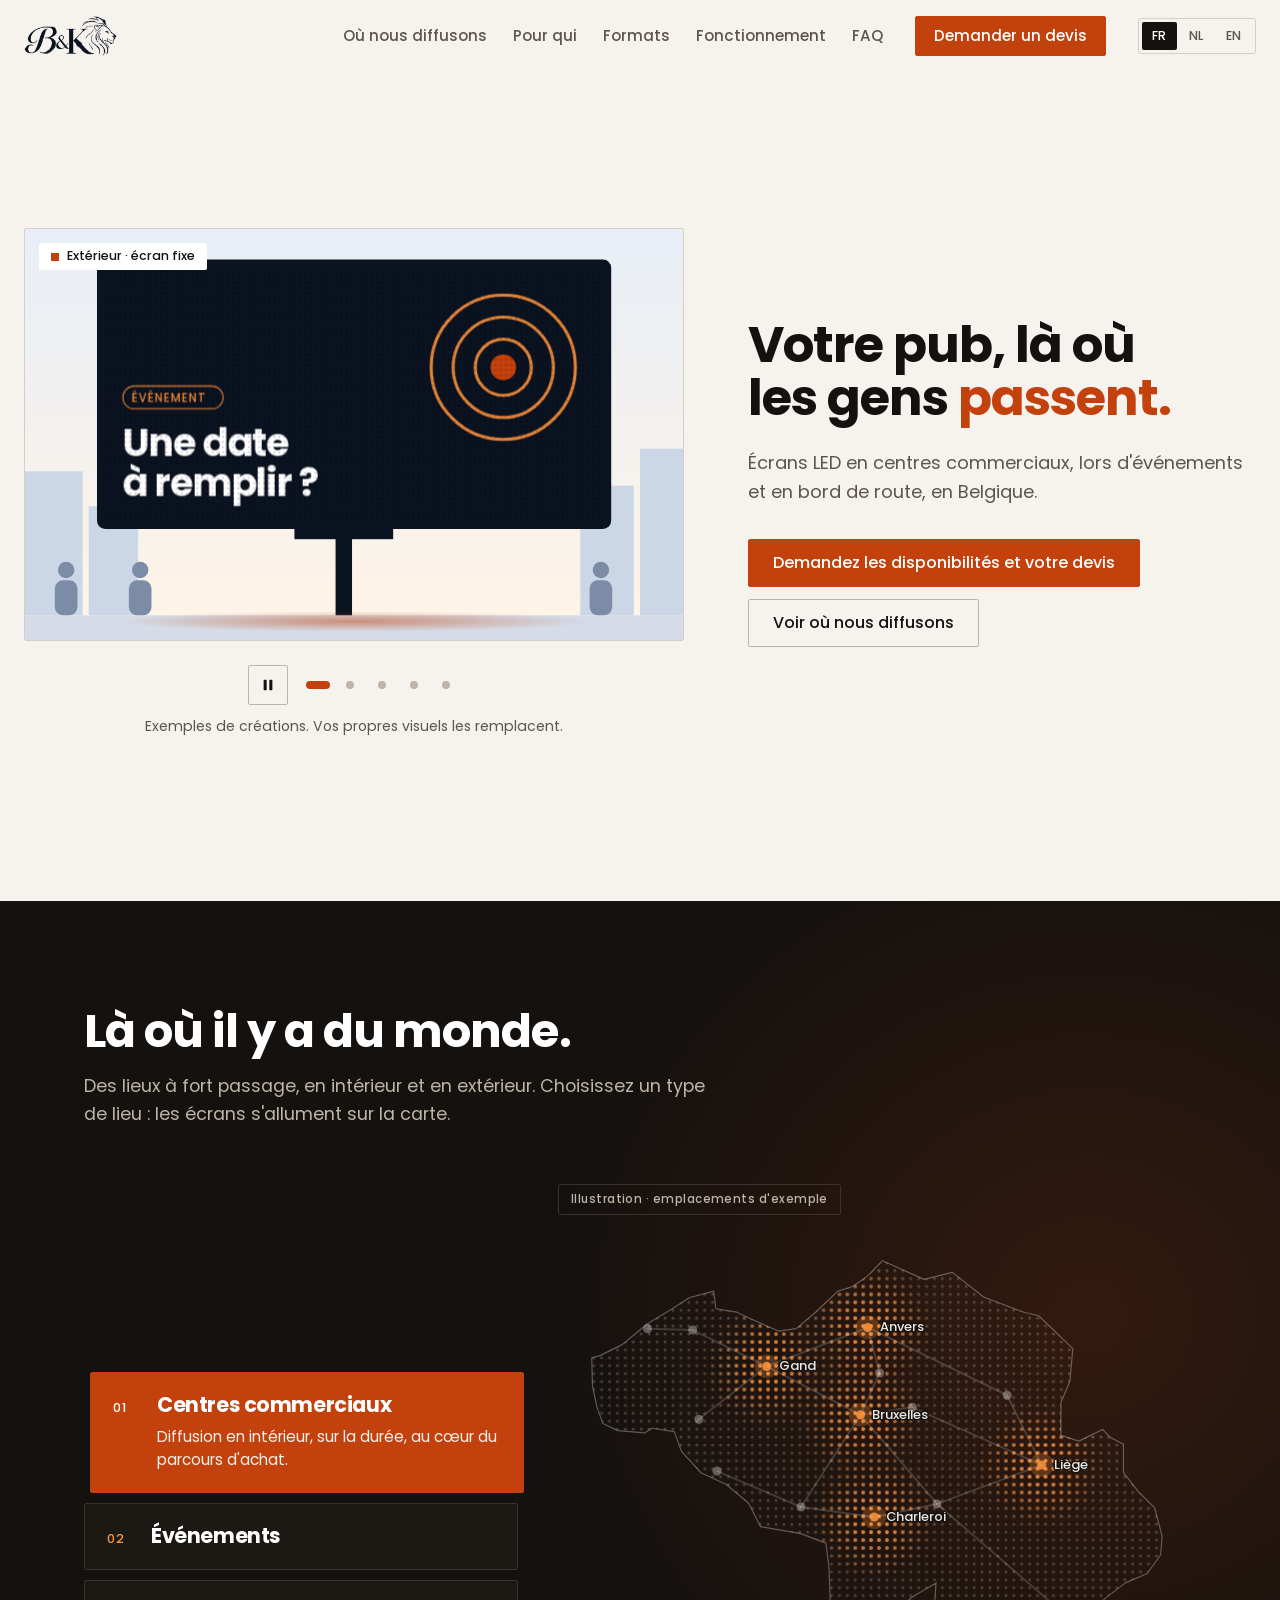
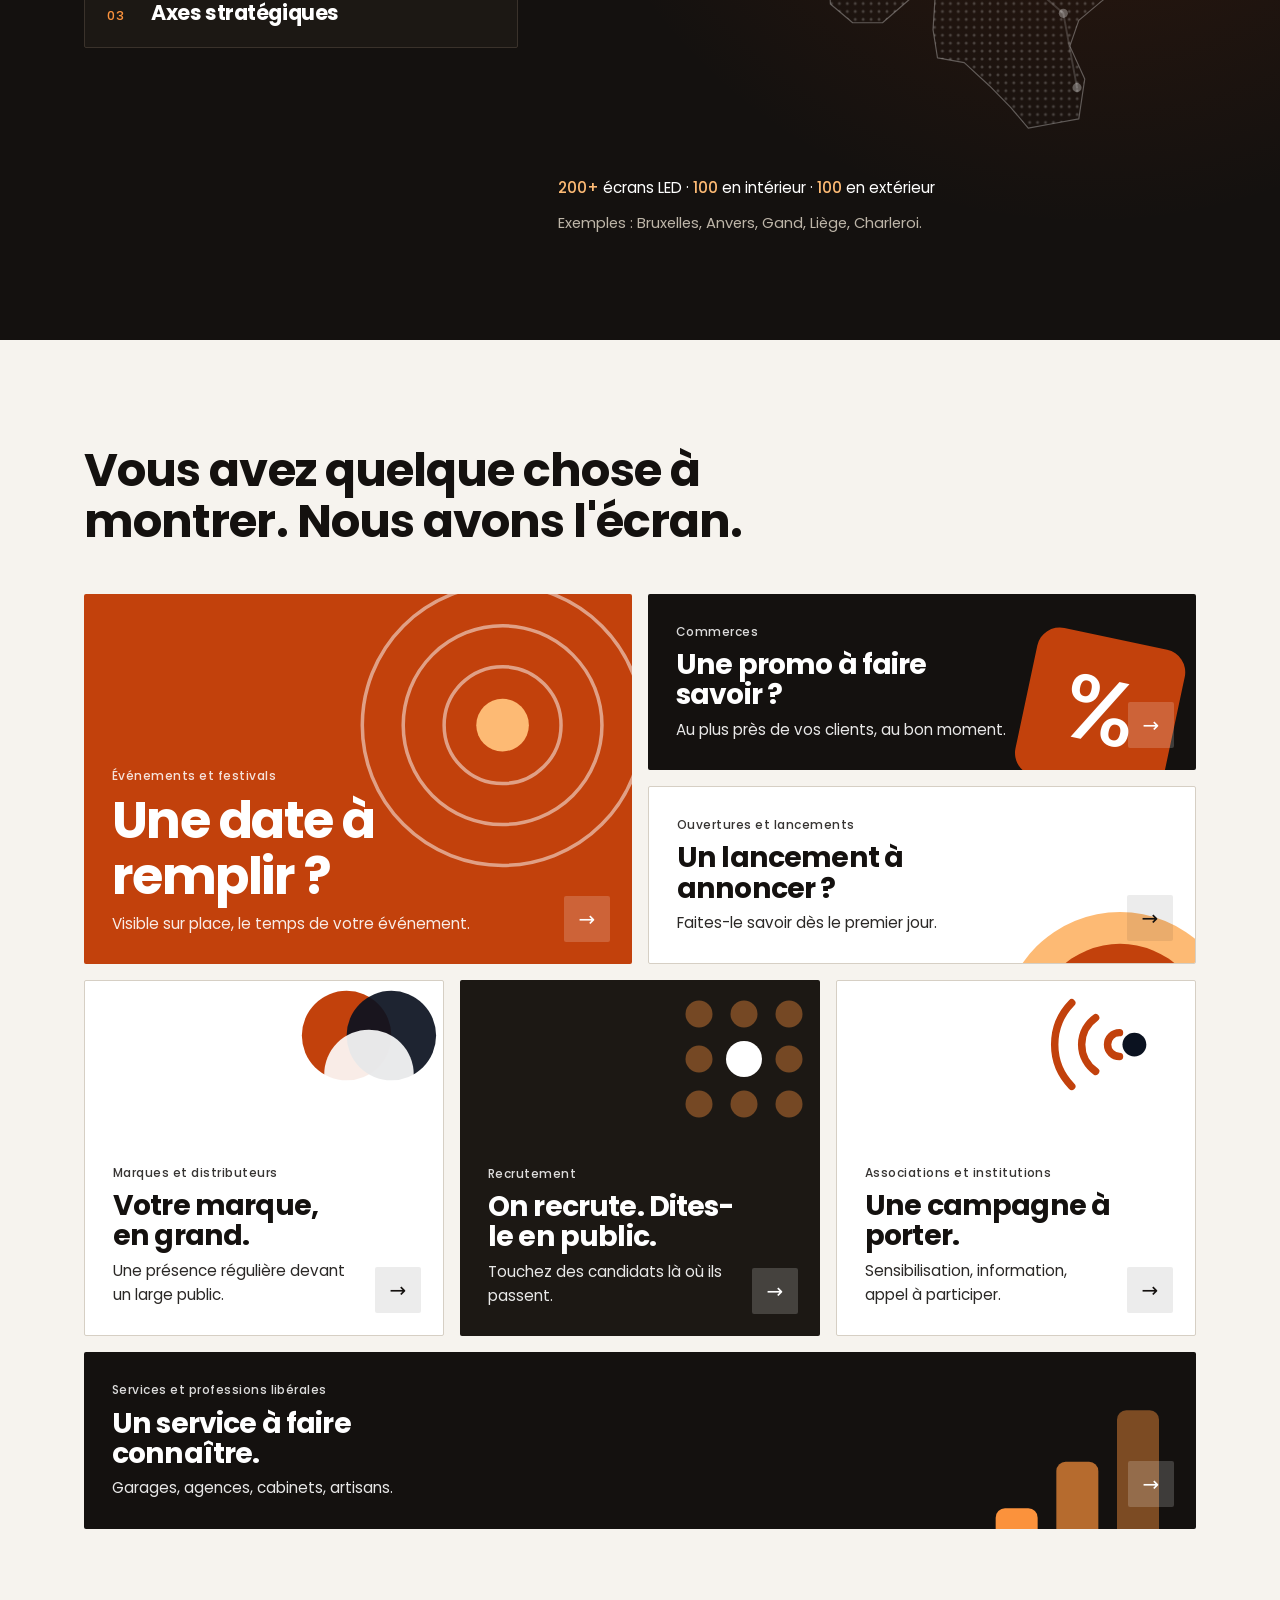
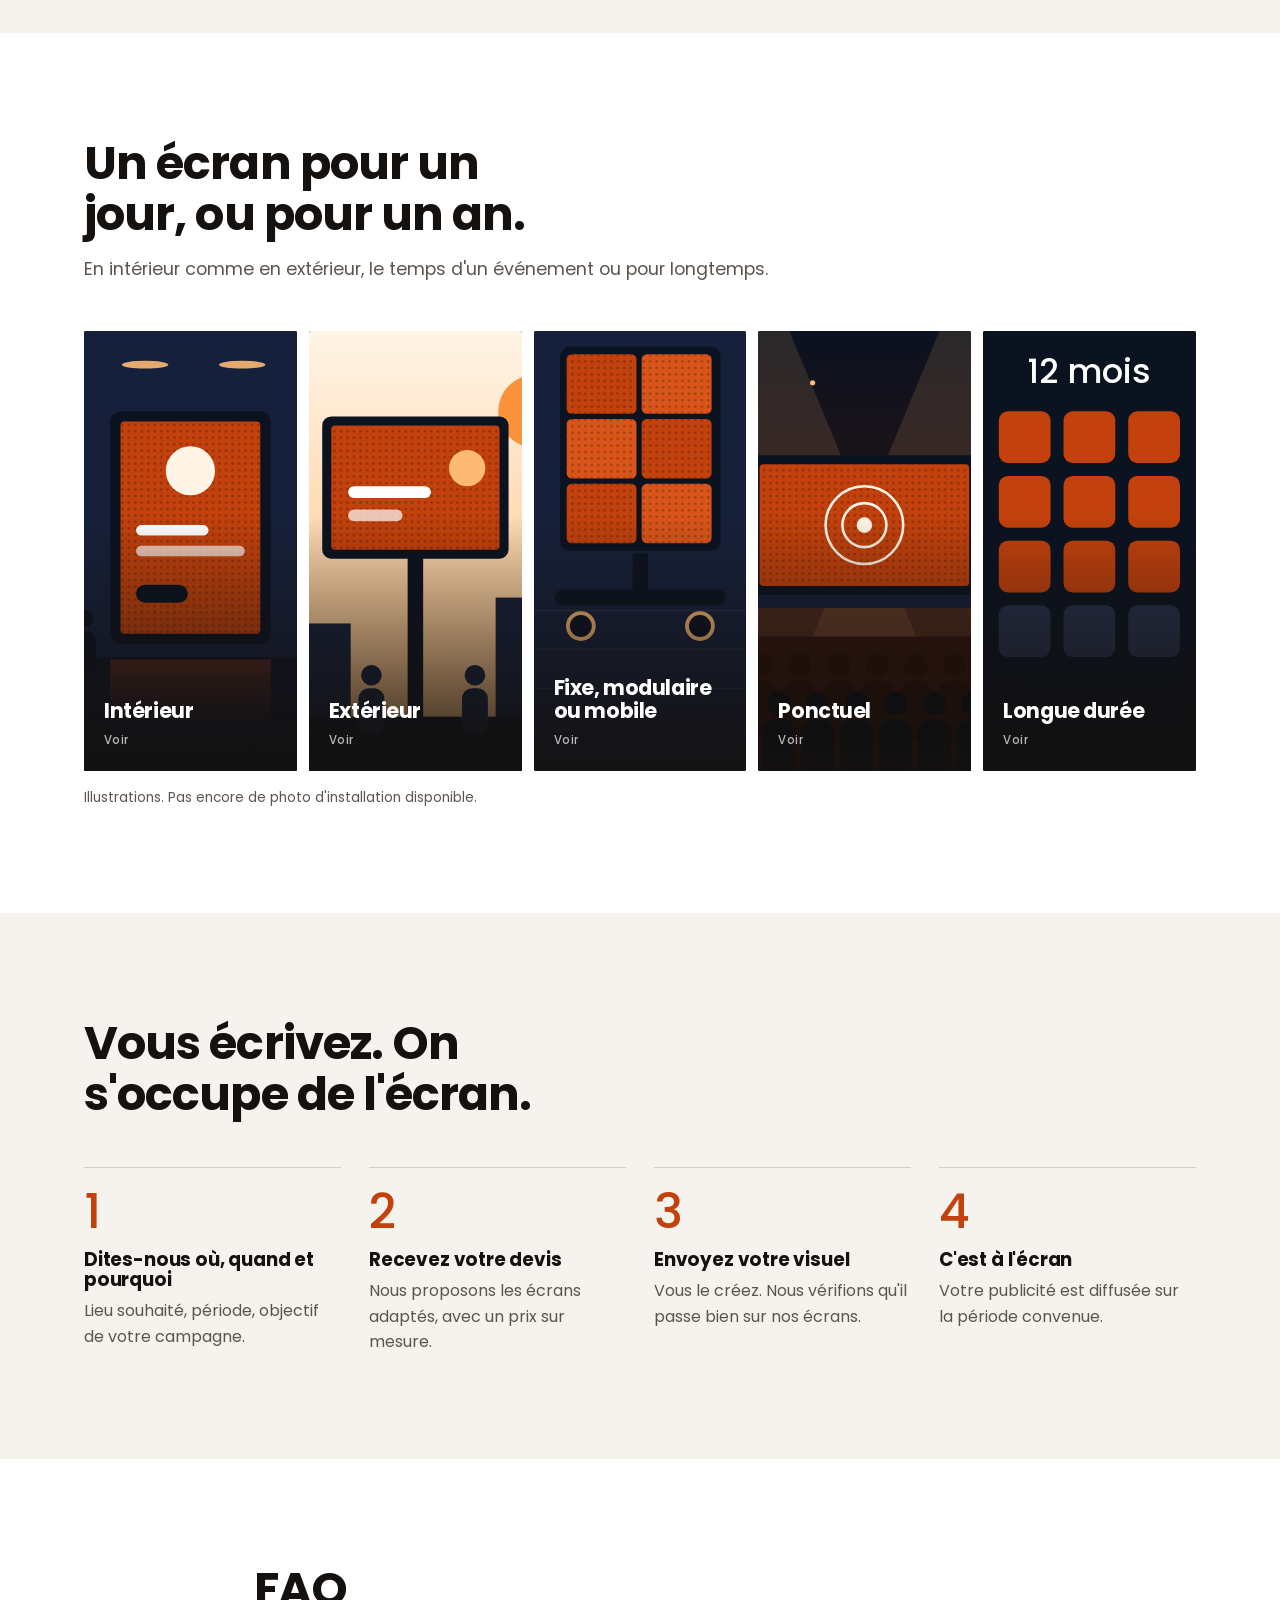
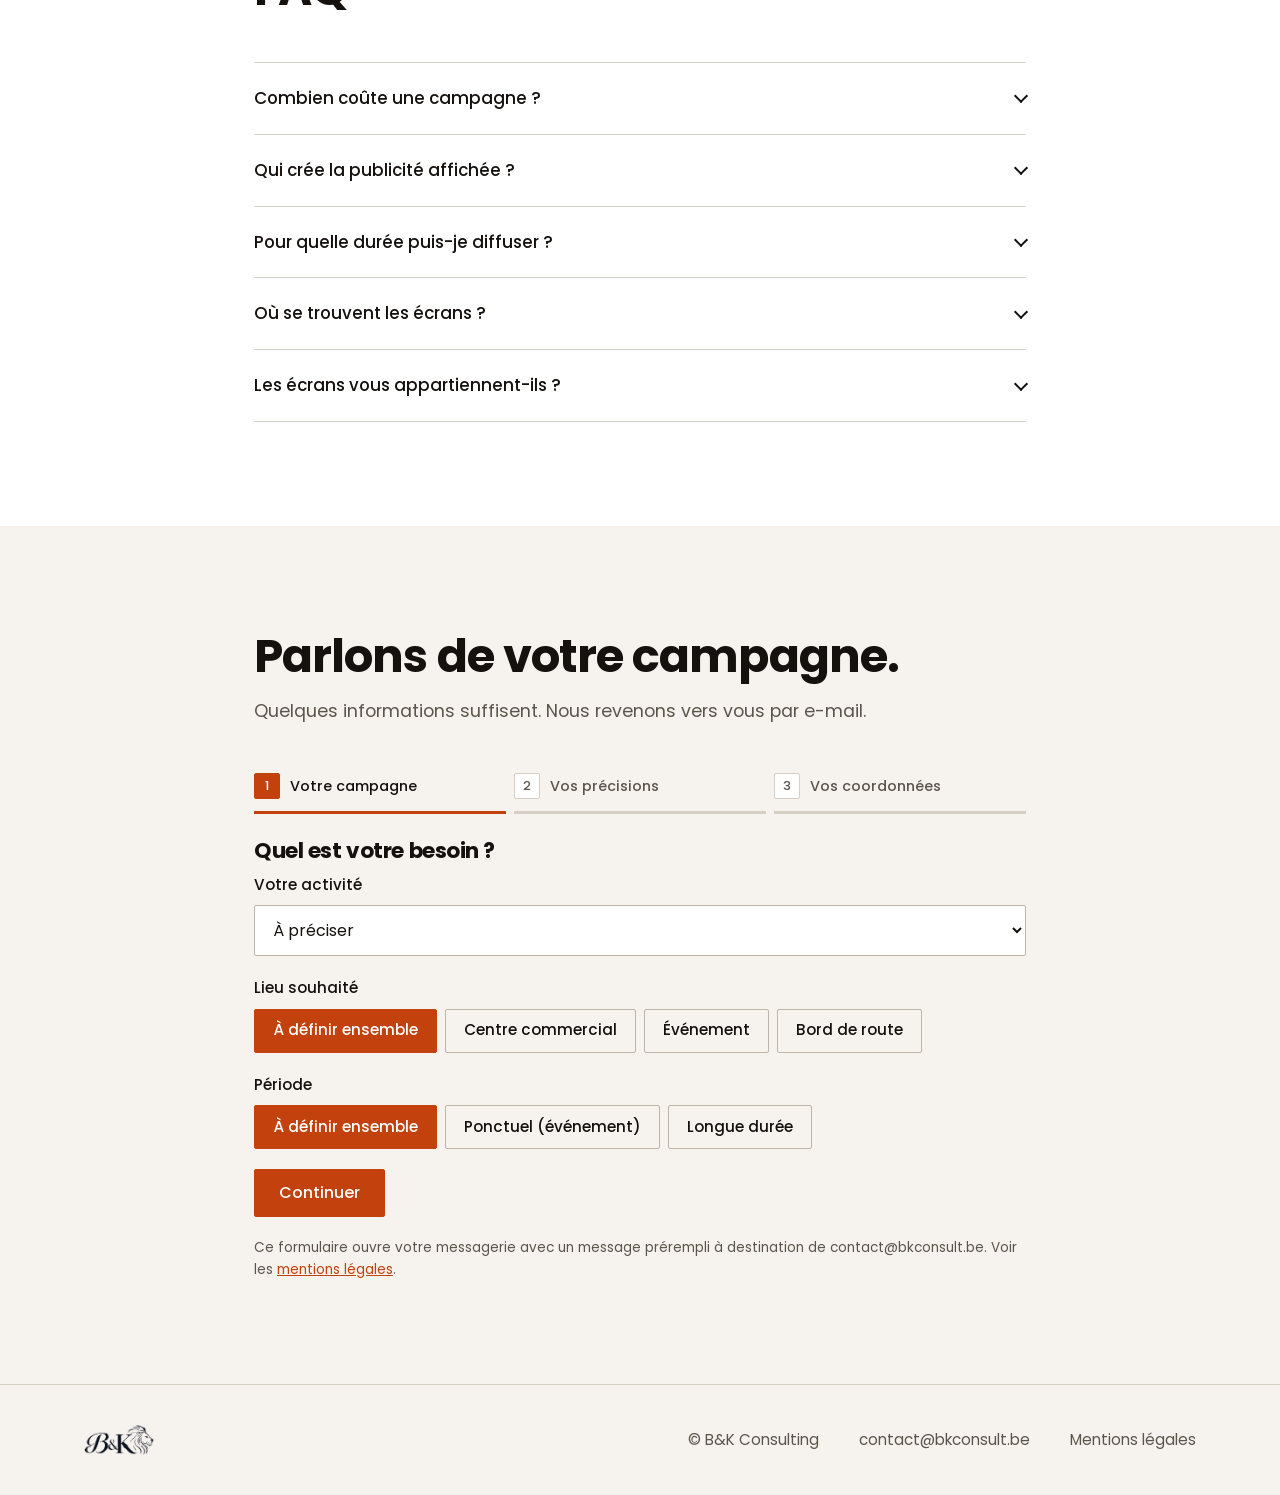
==== commit 3ae4d8f4: "Direction éditoriale : papier, encre, brique, Poppins, nouvelles accroches FR/NL/EN Co-Authored-By: " ====
--- a/index.html
+++ b/index.html
@@ -4,10 +4,10 @@
   <meta charset="utf-8">
   <meta name="viewport" content="width=device-width, initial-scale=1">
   <title>B&amp;K Consulting — Publicité sur écrans LED en Belgique</title>
-  <meta name="description" content="B&amp;K Consulting diffuse votre publicité sur ses 200 écrans LED en Belgique : centres commerciaux, centres-villes, rues piétonnes, arrêts de bus et événements. Devis sur demande.">
-  <meta name="theme-color" content="#FFFFFF">
+  <meta name="description" content="B&amp;K Consulting diffuse votre publicité sur ses écrans LED en Belgique : centres commerciaux, événements et bords de route. Devis sur demande.">
+  <meta name="theme-color" content="#F6F3EE">
   <meta property="og:title" content="B&amp;K Consulting — Publicité sur écrans LED en Belgique">
-  <meta property="og:description" content="Votre publicité sur 200 écrans LED en Belgique, en intérieur et en extérieur.">
+  <meta property="og:description" content="Votre pub, là où les gens passent. Écrans LED en Belgique, en intérieur et en extérieur.">
   <meta property="og:type" content="website">
   <meta property="og:locale" content="fr_BE">
   <meta property="og:url" content="https://bkconsult.be/">
@@ -17,8 +17,8 @@
   <link rel="alternate" hreflang="en" href="https://bkconsult.be/en/">
   <link rel="alternate" hreflang="x-default" href="https://bkconsult.be/">
   <link rel="icon" href="assets/favicon.svg" type="image/svg+xml">
-  <link rel="preload" href="fonts/inter-400.woff" as="font" type="font/woff" crossorigin>
-  <link rel="preload" href="fonts/inter-display-600.woff" as="font" type="font/woff" crossorigin>
+  <link rel="preload" href="fonts/poppins-400.woff" as="font" type="font/woff" crossorigin>
+  <link rel="preload" href="fonts/poppins-700.woff" as="font" type="font/woff" crossorigin>
   <link rel="stylesheet" href="css/styles.css">
   <script>document.documentElement.classList.add('js');</script>
 </head>
@@ -52,17 +52,17 @@
       <div class="container hero__grid">
         <div class="hero__copy">
           <p class="kicker">Affichage LED en Belgique</p>
-          <h1>Votre publicité sur <em>200 écrans LED</em> en Belgique</h1>
-          <p class="lead">Centres commerciaux, centres-villes, rues piétonnes, arrêts de bus, événements. Sur nos propres écrans, en intérieur comme en extérieur.</p>
+          <h1>Votre pub, là où les gens <em>passent.</em></h1>
+          <p class="lead">Écrans LED en centres commerciaux, lors d'événements et en bord de route, en Belgique.</p>
           <div class="actions">
-            <a class="btn" href="#devis">Demander un devis</a>
+            <a class="btn" href="#devis">Demandez les disponibilités et votre devis</a>
             <a class="btn btn--ghost" href="#lieux">Voir où nous diffusons</a>
           </div>
         </div>
 
         <div class="tv" role="group" aria-roledescription="carousel" aria-label="Exemples de créations affichées sur différents écrans">
           <div class="tv__stage" aria-live="off">
-<div class="slide is-active"><svg class="slide__svg" viewBox="0 0 640 400" preserveAspectRatio="xMidYMid slice" role="img" aria-label="Extérieur · écran fixe. Une date à remplir ?"><defs><pattern id="led0" width="5" height="5" patternUnits="userSpaceOnUse"><circle cx="2.5" cy="2.5" r=".9" fill="#000" fill-opacity=".26"/></pattern><linearGradient id="sk0" x1="0" y1="0" x2="0" y2="1"><stop offset="0" stop-color="#E8EEF7"/><stop offset="1" stop-color="#FFF4E6"/></linearGradient><radialGradient id="gl0"><stop offset="0" stop-color="#C2410C" stop-opacity=".5"/><stop offset="1" stop-color="#C2410C" stop-opacity="0"/></radialGradient></defs><rect width="640" height="400" fill="url(#sk0)"/><g fill="#CBD6E6"><rect x="0" y="236" width="56" height="140"/><rect x="62" y="270" width="48" height="106"/><rect x="540" y="250" width="52" height="126"/><rect x="598" y="214" width="42" height="162"/></g><rect y="376" width="640" height="24" fill="#D5DCE7"/><rect x="302" y="292" width="16" height="84" fill="#0B1220"/><rect x="70" y="30" width="500" height="262" rx="8" fill="#0B1220"/><rect x="262" y="292" width="96" height="10" fill="#0B1220"/><ellipse cx="320" cy="382" rx="230" ry="10" fill="url(#gl0)"/><clipPath id="pc0"><rect x="78.0" y="38.0" width="484.0" height="246.0" rx="3"/></clipPath><g class="sv-panel" clip-path="url(#pc0)"><rect x="78.0" y="38.0" width="484.0" height="246.0" fill="#0B1220"/><g fill="none" stroke="#FB923C" stroke-width="3.0" stroke-opacity=".9"><circle cx="465.1" cy="134.9" r="70.1"/><circle cx="465.1" cy="134.9" r="48.7"/><circle cx="465.1" cy="134.9" r="27.3"/></g><circle cx="465.1" cy="134.9" r="12.5" fill="#C2410C"/><g class="sv-lines"><rect x="95.2" y="153.1" width="97.4" height="22.1" rx="11.1" fill="none" stroke="#FB923C" stroke-width="1"/><text class="sv-tag" x="104.1" y="168.2" font-size="11.1" fill="#FB923C" letter-spacing="0.9">ÉVÉNEMENT</text><text class="sv-t" x="95.2" y="221.0" font-size="36.9" fill="#FFFFFF">Une date</text><text class="sv-t" x="95.2" y="260.1" font-size="36.9" fill="#FFFFFF">à remplir ?</text></g><rect x="78.0" y="38.0" width="484.0" height="246.0" fill="url(#led0)"/></g><circle cx="40" cy="332" r="8" fill="#7C8CA6"/><rect x="29" y="342" width="22" height="34" rx="8" fill="#7C8CA6"/><circle cx="112" cy="332" r="8" fill="#7C8CA6"/><rect x="101" y="342" width="22" height="34" rx="8" fill="#7C8CA6"/><circle cx="560" cy="332" r="8" fill="#7C8CA6"/><rect x="549" y="342" width="22" height="34" rx="8" fill="#7C8CA6"/></svg><span class="slide__label">Extérieur · écran fixe</span></div><div class="slide" aria-hidden="true"><svg class="slide__svg" viewBox="0 0 640 400" preserveAspectRatio="xMidYMid slice" role="img" aria-label="Intérieur · totem vertical. Votre promo, vue de loin."><defs><pattern id="led1" width="5" height="5" patternUnits="userSpaceOnUse"><circle cx="2.5" cy="2.5" r=".9" fill="#000" fill-opacity=".26"/></pattern><linearGradient id="sk1" x1="0" y1="0" x2="0" y2="1"><stop offset="0" stop-color="#F3F5F9"/><stop offset="1" stop-color="#E3E7EE"/></linearGradient><radialGradient id="gl1"><stop offset="0" stop-color="#C2410C" stop-opacity=".5"/><stop offset="1" stop-color="#C2410C" stop-opacity="0"/></radialGradient></defs><rect width="640" height="400" fill="url(#sk1)"/><rect y="376" width="640" height="24" fill="#D5DCE7"/><g fill="#fff" fill-opacity=".9"><rect x="40" y="12" width="140" height="6" rx="3"/><rect x="250" y="12" width="140" height="6" rx="3"/><rect x="460" y="12" width="140" height="6" rx="3"/></g><g fill="#E3E7EE"><rect x="0" y="60" width="150" height="316"/><rect x="490" y="60" width="150" height="316"/></g><g fill="#fff"><rect x="18" y="90" width="114" height="150" rx="4"/><rect x="508" y="90" width="114" height="150" rx="4"/></g><rect x="222" y="24" width="196" height="340" rx="10" fill="#0B1220"/><rect x="240" y="364" width="160" height="12" rx="4" fill="#0B1220"/><ellipse cx="320" cy="384" rx="130" ry="8" fill="url(#gl1)"/><clipPath id="pc1"><rect x="230.0" y="32.0" width="180.0" height="300.0" rx="3"/></clipPath><g class="sv-panel" clip-path="url(#pc1)"><rect x="230.0" y="32.0" width="180.0" height="300.0" fill="#C2410C"/><circle cx="339.1" cy="102.9" r="43.2" fill="#FFF4E6"/><circle cx="339.1" cy="102.9" r="36.7" fill="none" stroke="#0B1220" stroke-width="1.6" stroke-dasharray="5.4 4.3"/><text x="339.1" y="119.1" text-anchor="middle" class="sv-t" font-size="51.3" fill="#C2410C">%</text><g class="sv-lines"><rect x="242.6" y="242.6" width="72.0" height="18.0" rx="9.0" fill="none" stroke="#FFF4E6" stroke-width="1"/><text class="sv-tag" x="249.8" y="254.8" font-size="9.0" fill="#FFF4E6" letter-spacing="0.7">COMMERCE</text><text class="sv-t" x="242.6" y="290.8" font-size="23.0" fill="#FFFFFF">Votre promo,</text><text class="sv-t" x="242.6" y="315.3" font-size="23.0" fill="#FFFFFF">vue de loin.</text></g><rect x="230.0" y="32.0" width="180.0" height="300.0" fill="url(#led1)"/></g><circle cx="84" cy="332" r="8" fill="#8D99AC"/><rect x="73" y="342" width="22" height="34" rx="8" fill="#8D99AC"/><circle cx="520" cy="332" r="8" fill="#8D99AC"/><rect x="509" y="342" width="22" height="34" rx="8" fill="#8D99AC"/><circle cx="586" cy="332" r="8" fill="#8D99AC"/><rect x="575" y="342" width="22" height="34" rx="8" fill="#8D99AC"/></svg><span class="slide__label">Intérieur · totem vertical</span></div><div class="slide" aria-hidden="true"><svg class="slide__svg" viewBox="0 0 640 400" preserveAspectRatio="xMidYMid slice" role="img" aria-label="Modulaire · mur d'écrans. Votre ouverture, annoncée."><defs><pattern id="led2" width="5" height="5" patternUnits="userSpaceOnUse"><circle cx="2.5" cy="2.5" r=".9" fill="#000" fill-opacity=".26"/></pattern><linearGradient id="sk2" x1="0" y1="0" x2="0" y2="1"><stop offset="0" stop-color="#263049"/><stop offset="1" stop-color="#16203A"/></linearGradient><radialGradient id="gl2"><stop offset="0" stop-color="#C2410C" stop-opacity=".5"/><stop offset="1" stop-color="#C2410C" stop-opacity="0"/></radialGradient></defs><rect width="640" height="400" fill="url(#sk2)"/><g stroke="#fff" stroke-opacity=".06" stroke-width="1"><path d="M0 20 H640"/><path d="M0 44 H640"/><path d="M0 68 H640"/><path d="M0 92 H640"/><path d="M0 116 H640"/><path d="M0 140 H640"/><path d="M0 164 H640"/><path d="M0 188 H640"/><path d="M0 212 H640"/><path d="M0 236 H640"/><path d="M0 260 H640"/><path d="M0 284 H640"/><path d="M0 308 H640"/><path d="M0 332 H640"/><path d="M0 356 H640"/></g><rect y="376" width="640" height="24" fill="#0E1527"/><rect x="77" y="42" width="486" height="244" rx="8" fill="#0B1220"/><rect x="85" y="50" width="470" height="228" fill="#C2410C"/><clipPath id="pc2"><rect x="85.0" y="50.0" width="470.0" height="228.0" rx="3"/></clipPath><g class="sv-panel" clip-path="url(#pc2)"><rect x="85.0" y="50.0" width="470.0" height="228.0" fill="#FFF4E6"/><circle cx="465.2" cy="139.8" r="68.4" fill="#FDBA74"/><circle cx="465.2" cy="139.8" r="52.0" fill="#C2410C"/><circle cx="465.2" cy="139.8" r="35.6" fill="#0B1220"/><circle cx="465.2" cy="139.8" r="19.2" fill="#FFF4E6"/><g stroke="#0B1220" stroke-width="4"><path d="M239.500 50V278M397.500 50V278M85 164H555"/></g><g class="sv-lines"><rect x="101.0" y="156.7" width="90.3" height="20.5" rx="10.3" fill="none" stroke="#C2410C" stroke-width="1"/><text class="sv-tag" x="109.2" y="170.7" font-size="10.3" fill="#C2410C" letter-spacing="0.8">OUVERTURE</text><text class="sv-t" x="101.0" y="219.6" font-size="34.2" fill="#0B1220">Votre ouverture,</text><text class="sv-t" x="101.0" y="255.9" font-size="34.2" fill="#0B1220">annoncée.</text></g><rect x="85.0" y="50.0" width="470.0" height="228.0" fill="url(#led2)"/></g><rect x="110" y="286" width="12" height="90" fill="#0B1220"/><rect x="518" y="286" width="12" height="90" fill="#0B1220"/><ellipse cx="320" cy="382" rx="250" ry="9" fill="url(#gl2)"/><circle cx="40" cy="332" r="8" fill="#3A4660"/><rect x="29" y="342" width="22" height="34" rx="8" fill="#3A4660"/><circle cx="600" cy="332" r="8" fill="#3A4660"/><rect x="589" y="342" width="22" height="34" rx="8" fill="#3A4660"/></svg><span class="slide__label">Modulaire · mur d'écrans</span></div><div class="slide" aria-hidden="true"><svg class="slide__svg" viewBox="0 0 640 400" preserveAspectRatio="xMidYMid slice" role="img" aria-label="Mobile · écran sur roulettes. On recrute. Dites-le en public."><defs><pattern id="led3" width="5" height="5" patternUnits="userSpaceOnUse"><circle cx="2.5" cy="2.5" r=".9" fill="#000" fill-opacity=".26"/></pattern><linearGradient id="sk3" x1="0" y1="0" x2="0" y2="1"><stop offset="0" stop-color="#16203A"/><stop offset="1" stop-color="#431407"/></linearGradient><radialGradient id="gl3"><stop offset="0" stop-color="#C2410C" stop-opacity=".5"/><stop offset="1" stop-color="#C2410C" stop-opacity="0"/></radialGradient></defs><rect width="640" height="400" fill="url(#sk3)"/><polygon points="90,0 150,0 270,376 20,376" fill="#FDBA74" fill-opacity=".1"/><polygon points="550,0 490,0 370,376 620,376" fill="#FDBA74" fill-opacity=".1"/><g fill="#FDBA74"><circle cx="60" cy="60" r="2.2"/><circle cx="580" cy="90" r="2.4"/><circle cx="110" cy="140" r="1.8"/><circle cx="530" cy="40" r="2"/></g><rect y="376" width="640" height="24" fill="#2A0E05"/><rect x="182" y="22" width="276" height="306" rx="10" fill="#0B1220"/><rect x="314" y="328" width="12" height="14" fill="#0B1220"/><rect x="232" y="340" width="176" height="12" rx="6" fill="#0B1220"/><g fill="#0B1220" stroke="#FDBA74" stroke-width="3"><circle cx="258" cy="362" r="14"/><circle cx="382" cy="362" r="14"/></g><clipPath id="pc3"><rect x="190.0" y="30.0" width="260.0" height="290.0" rx="3"/></clipPath><g class="sv-panel" clip-path="url(#pc3)"><rect x="190.0" y="30.0" width="260.0" height="290.0" fill="#431407"/><g fill="#FB923C" fill-opacity=".45"><circle cx="308.6" cy="93.4" r="11.7"/><circle cx="347.6" cy="93.4" r="11.7"/><circle cx="386.6" cy="93.4" r="11.7"/><circle cx="308.6" cy="132.4" r="11.7"/><circle cx="386.6" cy="132.4" r="11.7"/><circle cx="308.6" cy="171.4" r="11.7"/><circle cx="347.6" cy="171.4" r="11.7"/><circle cx="386.6" cy="171.4" r="11.7"/></g><circle cx="347.6" cy="132.4" r="15.6" fill="#fff"/><g class="sv-lines"><rect x="208.2" y="149.3" width="121.7" height="23.4" rx="11.7" fill="none" stroke="#FB923C" stroke-width="1"/><text class="sv-tag" x="217.6" y="165.2" font-size="11.7" fill="#FB923C" letter-spacing="0.9">RECRUTEMENT</text><text class="sv-t" x="208.2" y="218.3" font-size="36.3" fill="#FFFFFF">On recrute.</text><text class="sv-t" x="208.2" y="256.8" font-size="36.3" fill="#FFFFFF">Dites-le</text><text class="sv-t" x="208.2" y="295.3" font-size="36.3" fill="#FFFFFF">en public.</text></g><rect x="190.0" y="30.0" width="260.0" height="290.0" fill="url(#led3)"/></g><circle cx="12" cy="354" r="9" fill="#050A14"/><rect x="0" y="364" width="24" height="34" rx="9" fill="#050A14"/><circle cx="46" cy="354" r="9" fill="#050A14"/><rect x="34" y="364" width="24" height="34" rx="9" fill="#050A14"/><circle cx="80" cy="354" r="9" fill="#050A14"/><rect x="68" y="364" width="24" height="34" rx="9" fill="#050A14"/><circle cx="114" cy="354" r="9" fill="#050A14"/><rect x="102" y="364" width="24" height="34" rx="9" fill="#050A14"/><circle cx="148" cy="354" r="9" fill="#050A14"/><rect x="136" y="364" width="24" height="34" rx="9" fill="#050A14"/><circle cx="522" cy="354" r="9" fill="#050A14"/><rect x="510" y="364" width="24" height="34" rx="9" fill="#050A14"/><circle cx="556" cy="354" r="9" fill="#050A14"/><rect x="544" y="364" width="24" height="34" rx="9" fill="#050A14"/><circle cx="590" cy="354" r="9" fill="#050A14"/><rect x="578" y="364" width="24" height="34" rx="9" fill="#050A14"/><circle cx="624" cy="354" r="9" fill="#050A14"/><rect x="612" y="364" width="24" height="34" rx="9" fill="#050A14"/></svg><span class="slide__label">Mobile · écran sur roulettes</span></div><div class="slide" aria-hidden="true"><svg class="slide__svg" viewBox="0 0 640 400" preserveAspectRatio="xMidYMid slice" role="img" aria-label="Arrêt de bus · abribus. Votre marque, en grand."><defs><pattern id="led4" width="5" height="5" patternUnits="userSpaceOnUse"><circle cx="2.5" cy="2.5" r=".9" fill="#000" fill-opacity=".26"/></pattern><linearGradient id="sk4" x1="0" y1="0" x2="0" y2="1"><stop offset="0" stop-color="#D9E4F2"/><stop offset="1" stop-color="#F5F7FA"/></linearGradient><radialGradient id="gl4"><stop offset="0" stop-color="#C2410C" stop-opacity=".5"/><stop offset="1" stop-color="#C2410C" stop-opacity="0"/></radialGradient></defs><rect width="640" height="400" fill="url(#sk4)"/><rect y="376" width="640" height="24" fill="#C5CFDD"/><path d="M0 390 H640" stroke="#fff" stroke-width="3" stroke-dasharray="26 18"/><g fill="#CBD6E6"><rect x="0" y="180" width="70" height="196"/><rect x="560" y="150" width="80" height="226"/></g><rect x="130" y="36" width="380" height="14" rx="5" fill="#0B1220"/><rect x="138" y="50" width="10" height="326" fill="#0B1220"/><rect x="492" y="50" width="10" height="326" fill="#0B1220"/><rect x="150" y="50" width="342" height="326" fill="#fff" fill-opacity=".45"/><rect x="207" y="58" width="226" height="256" rx="8" fill="#0B1220"/><rect x="160" y="334" width="320" height="10" rx="3" fill="#0B1220"/><rect x="176" y="344" width="8" height="32" fill="#0B1220"/><rect x="456" y="344" width="8" height="32" fill="#0B1220"/><ellipse cx="320" cy="382" rx="170" ry="8" fill="url(#gl4)"/><clipPath id="pc4"><rect x="215.0" y="66.0" width="210.0" height="240.0" rx="3"/></clipPath><g class="sv-panel" clip-path="url(#pc4)"><rect x="215.0" y="66.0" width="210.0" height="240.0" fill="#FDBA74"/><circle cx="323.4" cy="136.1" r="34.7" fill="#C2410C"/><circle cx="361.2" cy="136.1" r="34.7" fill="#0B1220" fill-opacity=".92"/><circle cx="342.3" cy="167.6" r="34.7" fill="#fff" fill-opacity=".92"/><g class="sv-lines"><rect x="229.7" y="209.3" width="60.5" height="18.9" rx="9.4" fill="none" stroke="#0B1220" stroke-width="1"/><text class="sv-tag" x="237.3" y="222.1" font-size="9.4" fill="#0B1220" letter-spacing="0.8">MARQUE</text><text class="sv-t" x="229.7" y="260.5" font-size="24.8" fill="#0B1220">Votre marque,</text><text class="sv-t" x="229.7" y="286.8" font-size="24.8" fill="#0B1220">en grand.</text></g><rect x="215.0" y="66.0" width="210.0" height="240.0" fill="url(#led4)"/></g><circle cx="84" cy="332" r="8" fill="#7C8CA6"/><rect x="73" y="342" width="22" height="34" rx="8" fill="#7C8CA6"/><circle cx="556" cy="332" r="8" fill="#7C8CA6"/><rect x="545" y="342" width="22" height="34" rx="8" fill="#7C8CA6"/></svg><span class="slide__label">Arrêt de bus · abribus</span></div>
+<div class="slide is-active"><svg class="slide__svg" viewBox="0 0 640 400" preserveAspectRatio="xMidYMid slice" role="img" aria-label="Extérieur · écran fixe. Une date à remplir ?"><defs><pattern id="led0" width="5" height="5" patternUnits="userSpaceOnUse"><circle cx="2.5" cy="2.5" r=".9" fill="#000" fill-opacity=".26"/></pattern><linearGradient id="sk0" x1="0" y1="0" x2="0" y2="1"><stop offset="0" stop-color="#E8EEF7"/><stop offset="1" stop-color="#FFF4E6"/></linearGradient><radialGradient id="gl0"><stop offset="0" stop-color="#C2410C" stop-opacity=".5"/><stop offset="1" stop-color="#C2410C" stop-opacity="0"/></radialGradient></defs><rect width="640" height="400" fill="url(#sk0)"/><g fill="#CBD6E6"><rect x="0" y="236" width="56" height="140"/><rect x="62" y="270" width="48" height="106"/><rect x="540" y="250" width="52" height="126"/><rect x="598" y="214" width="42" height="162"/></g><rect y="376" width="640" height="24" fill="#D5DCE7"/><rect x="302" y="292" width="16" height="84" fill="#0B1220"/><rect x="70" y="30" width="500" height="262" rx="8" fill="#0B1220"/><rect x="262" y="292" width="96" height="10" fill="#0B1220"/><ellipse cx="320" cy="382" rx="230" ry="10" fill="url(#gl0)"/><clipPath id="pc0"><rect x="78.0" y="38.0" width="484.0" height="246.0" rx="3"/></clipPath><g class="sv-panel" clip-path="url(#pc0)"><rect x="78.0" y="38.0" width="484.0" height="246.0" fill="#0B1220"/><g fill="none" stroke="#FB923C" stroke-width="3.0" stroke-opacity=".9"><circle cx="465.1" cy="134.9" r="70.1"/><circle cx="465.1" cy="134.9" r="48.7"/><circle cx="465.1" cy="134.9" r="27.3"/></g><circle cx="465.1" cy="134.9" r="12.5" fill="#C2410C"/><g class="sv-lines"><rect x="95.2" y="153.1" width="97.4" height="22.1" rx="11.1" fill="none" stroke="#FB923C" stroke-width="1"/><text class="sv-tag" x="104.1" y="168.2" font-size="11.1" fill="#FB923C" letter-spacing="0.9">ÉVÉNEMENT</text><text class="sv-t" x="95.2" y="221.0" font-size="36.9" fill="#FFFFFF">Une date</text><text class="sv-t" x="95.2" y="260.1" font-size="36.9" fill="#FFFFFF">à remplir ?</text></g><rect x="78.0" y="38.0" width="484.0" height="246.0" fill="url(#led0)"/></g><circle cx="40" cy="332" r="8" fill="#7C8CA6"/><rect x="29" y="342" width="22" height="34" rx="8" fill="#7C8CA6"/><circle cx="112" cy="332" r="8" fill="#7C8CA6"/><rect x="101" y="342" width="22" height="34" rx="8" fill="#7C8CA6"/><circle cx="560" cy="332" r="8" fill="#7C8CA6"/><rect x="549" y="342" width="22" height="34" rx="8" fill="#7C8CA6"/></svg><span class="slide__label">Extérieur · écran fixe</span></div><div class="slide" aria-hidden="true"><svg class="slide__svg" viewBox="0 0 640 400" preserveAspectRatio="xMidYMid slice" role="img" aria-label="Intérieur · totem vertical. Votre promo, vue de loin."><defs><pattern id="led1" width="5" height="5" patternUnits="userSpaceOnUse"><circle cx="2.5" cy="2.5" r=".9" fill="#000" fill-opacity=".26"/></pattern><linearGradient id="sk1" x1="0" y1="0" x2="0" y2="1"><stop offset="0" stop-color="#F3F5F9"/><stop offset="1" stop-color="#E3E7EE"/></linearGradient><radialGradient id="gl1"><stop offset="0" stop-color="#C2410C" stop-opacity=".5"/><stop offset="1" stop-color="#C2410C" stop-opacity="0"/></radialGradient></defs><rect width="640" height="400" fill="url(#sk1)"/><rect y="376" width="640" height="24" fill="#D5DCE7"/><g fill="#fff" fill-opacity=".9"><rect x="40" y="12" width="140" height="6" rx="3"/><rect x="250" y="12" width="140" height="6" rx="3"/><rect x="460" y="12" width="140" height="6" rx="3"/></g><g fill="#E3E7EE"><rect x="0" y="60" width="150" height="316"/><rect x="490" y="60" width="150" height="316"/></g><g fill="#fff"><rect x="18" y="90" width="114" height="150" rx="4"/><rect x="508" y="90" width="114" height="150" rx="4"/></g><rect x="222" y="24" width="196" height="340" rx="10" fill="#0B1220"/><rect x="240" y="364" width="160" height="12" rx="4" fill="#0B1220"/><ellipse cx="320" cy="384" rx="130" ry="8" fill="url(#gl1)"/><clipPath id="pc1"><rect x="230.0" y="32.0" width="180.0" height="300.0" rx="3"/></clipPath><g class="sv-panel" clip-path="url(#pc1)"><rect x="230.0" y="32.0" width="180.0" height="300.0" fill="#C2410C"/><circle cx="339.1" cy="102.9" r="43.2" fill="#FFF4E6"/><circle cx="339.1" cy="102.9" r="36.7" fill="none" stroke="#0B1220" stroke-width="1.6" stroke-dasharray="5.4 4.3"/><text x="339.1" y="119.1" text-anchor="middle" class="sv-t" font-size="51.3" fill="#C2410C">%</text><g class="sv-lines"><rect x="242.6" y="242.6" width="72.0" height="18.0" rx="9.0" fill="none" stroke="#FFF4E6" stroke-width="1"/><text class="sv-tag" x="249.8" y="254.8" font-size="9.0" fill="#FFF4E6" letter-spacing="0.7">COMMERCE</text><text class="sv-t" x="242.6" y="290.8" font-size="23.0" fill="#FFFFFF">Votre promo,</text><text class="sv-t" x="242.6" y="315.3" font-size="23.0" fill="#FFFFFF">vue de loin.</text></g><rect x="230.0" y="32.0" width="180.0" height="300.0" fill="url(#led1)"/></g><circle cx="84" cy="332" r="8" fill="#8D99AC"/><rect x="73" y="342" width="22" height="34" rx="8" fill="#8D99AC"/><circle cx="520" cy="332" r="8" fill="#8D99AC"/><rect x="509" y="342" width="22" height="34" rx="8" fill="#8D99AC"/><circle cx="586" cy="332" r="8" fill="#8D99AC"/><rect x="575" y="342" width="22" height="34" rx="8" fill="#8D99AC"/></svg><span class="slide__label">Intérieur · totem vertical</span></div><div class="slide" aria-hidden="true"><svg class="slide__svg" viewBox="0 0 640 400" preserveAspectRatio="xMidYMid slice" role="img" aria-label="Modulaire · mur d'écrans. Votre ouverture, annoncée."><defs><pattern id="led2" width="5" height="5" patternUnits="userSpaceOnUse"><circle cx="2.5" cy="2.5" r=".9" fill="#000" fill-opacity=".26"/></pattern><linearGradient id="sk2" x1="0" y1="0" x2="0" y2="1"><stop offset="0" stop-color="#263049"/><stop offset="1" stop-color="#16203A"/></linearGradient><radialGradient id="gl2"><stop offset="0" stop-color="#C2410C" stop-opacity=".5"/><stop offset="1" stop-color="#C2410C" stop-opacity="0"/></radialGradient></defs><rect width="640" height="400" fill="url(#sk2)"/><g stroke="#fff" stroke-opacity=".06" stroke-width="1"><path d="M0 20 H640"/><path d="M0 44 H640"/><path d="M0 68 H640"/><path d="M0 92 H640"/><path d="M0 116 H640"/><path d="M0 140 H640"/><path d="M0 164 H640"/><path d="M0 188 H640"/><path d="M0 212 H640"/><path d="M0 236 H640"/><path d="M0 260 H640"/><path d="M0 284 H640"/><path d="M0 308 H640"/><path d="M0 332 H640"/><path d="M0 356 H640"/></g><rect y="376" width="640" height="24" fill="#0E1527"/><rect x="77" y="42" width="486" height="244" rx="8" fill="#0B1220"/><rect x="85" y="50" width="470" height="228" fill="#C2410C"/><clipPath id="pc2"><rect x="85.0" y="50.0" width="470.0" height="228.0" rx="3"/></clipPath><g class="sv-panel" clip-path="url(#pc2)"><rect x="85.0" y="50.0" width="470.0" height="228.0" fill="#FFF4E6"/><circle cx="465.2" cy="139.8" r="68.4" fill="#FDBA74"/><circle cx="465.2" cy="139.8" r="52.0" fill="#C2410C"/><circle cx="465.2" cy="139.8" r="35.6" fill="#0B1220"/><circle cx="465.2" cy="139.8" r="19.2" fill="#FFF4E6"/><g stroke="#0B1220" stroke-width="4"><path d="M239.500 50V278M397.500 50V278M85 164H555"/></g><g class="sv-lines"><rect x="101.0" y="156.7" width="90.3" height="20.5" rx="10.3" fill="none" stroke="#C2410C" stroke-width="1"/><text class="sv-tag" x="109.2" y="170.7" font-size="10.3" fill="#C2410C" letter-spacing="0.8">OUVERTURE</text><text class="sv-t" x="101.0" y="219.6" font-size="34.2" fill="#0B1220">Votre ouverture,</text><text class="sv-t" x="101.0" y="255.9" font-size="34.2" fill="#0B1220">annoncée.</text></g><rect x="85.0" y="50.0" width="470.0" height="228.0" fill="url(#led2)"/></g><rect x="110" y="286" width="12" height="90" fill="#0B1220"/><rect x="518" y="286" width="12" height="90" fill="#0B1220"/><ellipse cx="320" cy="382" rx="250" ry="9" fill="url(#gl2)"/><circle cx="40" cy="332" r="8" fill="#3A4660"/><rect x="29" y="342" width="22" height="34" rx="8" fill="#3A4660"/><circle cx="600" cy="332" r="8" fill="#3A4660"/><rect x="589" y="342" width="22" height="34" rx="8" fill="#3A4660"/></svg><span class="slide__label">Modulaire · mur d'écrans</span></div><div class="slide" aria-hidden="true"><svg class="slide__svg" viewBox="0 0 640 400" preserveAspectRatio="xMidYMid slice" role="img" aria-label="Mobile · écran sur roulettes. On recrute. Dites-le en public."><defs><pattern id="led3" width="5" height="5" patternUnits="userSpaceOnUse"><circle cx="2.5" cy="2.5" r=".9" fill="#000" fill-opacity=".26"/></pattern><linearGradient id="sk3" x1="0" y1="0" x2="0" y2="1"><stop offset="0" stop-color="#16203A"/><stop offset="1" stop-color="#431407"/></linearGradient><radialGradient id="gl3"><stop offset="0" stop-color="#C2410C" stop-opacity=".5"/><stop offset="1" stop-color="#C2410C" stop-opacity="0"/></radialGradient></defs><rect width="640" height="400" fill="url(#sk3)"/><polygon points="90,0 150,0 270,376 20,376" fill="#FDBA74" fill-opacity=".1"/><polygon points="550,0 490,0 370,376 620,376" fill="#FDBA74" fill-opacity=".1"/><g fill="#FDBA74"><circle cx="60" cy="60" r="2.2"/><circle cx="580" cy="90" r="2.4"/><circle cx="110" cy="140" r="1.8"/><circle cx="530" cy="40" r="2"/></g><rect y="376" width="640" height="24" fill="#2A0E05"/><rect x="182" y="22" width="276" height="306" rx="10" fill="#0B1220"/><rect x="314" y="328" width="12" height="14" fill="#0B1220"/><rect x="232" y="340" width="176" height="12" rx="6" fill="#0B1220"/><g fill="#0B1220" stroke="#FDBA74" stroke-width="3"><circle cx="258" cy="362" r="14"/><circle cx="382" cy="362" r="14"/></g><clipPath id="pc3"><rect x="190.0" y="30.0" width="260.0" height="290.0" rx="3"/></clipPath><g class="sv-panel" clip-path="url(#pc3)"><rect x="190.0" y="30.0" width="260.0" height="290.0" fill="#431407"/><g fill="#FB923C" fill-opacity=".45"><circle cx="308.6" cy="93.4" r="11.7"/><circle cx="347.6" cy="93.4" r="11.7"/><circle cx="386.6" cy="93.4" r="11.7"/><circle cx="308.6" cy="132.4" r="11.7"/><circle cx="386.6" cy="132.4" r="11.7"/><circle cx="308.6" cy="171.4" r="11.7"/><circle cx="347.6" cy="171.4" r="11.7"/><circle cx="386.6" cy="171.4" r="11.7"/></g><circle cx="347.6" cy="132.4" r="15.6" fill="#fff"/><g class="sv-lines"><rect x="208.2" y="149.3" width="121.7" height="23.4" rx="11.7" fill="none" stroke="#FB923C" stroke-width="1"/><text class="sv-tag" x="217.6" y="165.2" font-size="11.7" fill="#FB923C" letter-spacing="0.9">RECRUTEMENT</text><text class="sv-t" x="208.2" y="218.3" font-size="36.3" fill="#FFFFFF">On recrute.</text><text class="sv-t" x="208.2" y="256.8" font-size="36.3" fill="#FFFFFF">Dites-le</text><text class="sv-t" x="208.2" y="295.3" font-size="36.3" fill="#FFFFFF">en public.</text></g><rect x="190.0" y="30.0" width="260.0" height="290.0" fill="url(#led3)"/></g><circle cx="12" cy="354" r="9" fill="#050A14"/><rect x="0" y="364" width="24" height="34" rx="9" fill="#050A14"/><circle cx="46" cy="354" r="9" fill="#050A14"/><rect x="34" y="364" width="24" height="34" rx="9" fill="#050A14"/><circle cx="80" cy="354" r="9" fill="#050A14"/><rect x="68" y="364" width="24" height="34" rx="9" fill="#050A14"/><circle cx="114" cy="354" r="9" fill="#050A14"/><rect x="102" y="364" width="24" height="34" rx="9" fill="#050A14"/><circle cx="148" cy="354" r="9" fill="#050A14"/><rect x="136" y="364" width="24" height="34" rx="9" fill="#050A14"/><circle cx="522" cy="354" r="9" fill="#050A14"/><rect x="510" y="364" width="24" height="34" rx="9" fill="#050A14"/><circle cx="556" cy="354" r="9" fill="#050A14"/><rect x="544" y="364" width="24" height="34" rx="9" fill="#050A14"/><circle cx="590" cy="354" r="9" fill="#050A14"/><rect x="578" y="364" width="24" height="34" rx="9" fill="#050A14"/><circle cx="624" cy="354" r="9" fill="#050A14"/><rect x="612" y="364" width="24" height="34" rx="9" fill="#050A14"/></svg><span class="slide__label">Mobile · écran sur roulettes</span></div><div class="slide" aria-hidden="true"><svg class="slide__svg" viewBox="0 0 640 400" preserveAspectRatio="xMidYMid slice" role="img" aria-label="Événement · mur LED. Votre marque, en grand."><defs><pattern id="led4" width="5" height="5" patternUnits="userSpaceOnUse"><circle cx="2.5" cy="2.5" r=".9" fill="#000" fill-opacity=".26"/></pattern><linearGradient id="sk4" x1="0" y1="0" x2="0" y2="1"><stop offset="0" stop-color="#D9E4F2"/><stop offset="1" stop-color="#F5F7FA"/></linearGradient><radialGradient id="gl4"><stop offset="0" stop-color="#C2410C" stop-opacity=".5"/><stop offset="1" stop-color="#C2410C" stop-opacity="0"/></radialGradient></defs><rect width="640" height="400" fill="url(#sk4)"/><rect y="376" width="640" height="24" fill="#101A30"/><polygon points="120,0 190,0 330,376 40,376" fill="#FDBA74" fill-opacity=".09"/><polygon points="520,0 450,0 310,376 600,376" fill="#FDBA74" fill-opacity=".09"/><rect x="0" y="0" width="640" height="14" fill="#0B1220"/><path d="M0 34 Q160 66 320 34 T640 34" fill="none" stroke="#3A4660" stroke-width="2"/><polygon points="20,36 36,36 28,54" fill="#C2410C"/><polygon points="60,36 76,36 68,54" fill="#FDBA74"/><polygon points="100,44 116,44 108,62" fill="#FFF4E6"/><polygon points="140,36 156,36 148,54" fill="#FB923C"/><polygon points="180,44 196,44 188,62" fill="#C2410C"/><polygon points="220,36 236,36 228,54" fill="#FDBA74"/><polygon points="260,44 276,44 268,62" fill="#FFF4E6"/><polygon points="300,36 316,36 308,54" fill="#FB923C"/><polygon points="340,44 356,44 348,62" fill="#C2410C"/><polygon points="380,36 396,36 388,54" fill="#FDBA74"/><polygon points="420,44 436,44 428,62" fill="#FFF4E6"/><polygon points="460,36 476,36 468,54" fill="#FB923C"/><polygon points="500,44 516,44 508,62" fill="#C2410C"/><polygon points="540,36 556,36 548,54" fill="#FDBA74"/><polygon points="580,44 596,44 588,62" fill="#FFF4E6"/><polygon points="620,36 636,36 628,54" fill="#FB923C"/><rect x="116" y="70" width="408" height="236" rx="8" fill="#0B1220"/><rect x="90" y="306" width="460" height="14" rx="3" fill="#263049"/><rect y="354" width="640" height="22" fill="#16203A"/><clipPath id="pc4"><rect x="124.0" y="78.0" width="392.0" height="220.0" rx="3"/></clipPath><g class="sv-panel" clip-path="url(#pc4)"><rect x="124.0" y="78.0" width="392.0" height="220.0" fill="#FDBA74"/><circle cx="409.5" cy="151.5" r="36.3" fill="#C2410C"/><circle cx="449.1" cy="151.5" r="36.3" fill="#0B1220" fill-opacity=".92"/><circle cx="429.3" cy="184.5" r="36.3" fill="#fff" fill-opacity=".92"/><g class="sv-lines"><rect x="139.4" y="181.0" width="63.4" height="19.8" rx="9.9" fill="none" stroke="#0B1220" stroke-width="1"/><text class="sv-tag" x="147.3" y="194.4" font-size="9.9" fill="#0B1220" letter-spacing="0.8">MARQUE</text><text class="sv-t" x="139.4" y="241.7" font-size="33.0" fill="#0B1220">Votre marque,</text><text class="sv-t" x="139.4" y="276.7" font-size="33.0" fill="#0B1220">en grand.</text></g><rect x="124.0" y="78.0" width="392.0" height="220.0" fill="url(#led4)"/></g><g fill="#FDBA74"><circle cx="60" cy="110" r="2.4"/><circle cx="590" cy="130" r="2.2"/><circle cx="40" cy="200" r="1.8"/><circle cx="604" cy="220" r="2"/></g><circle cx="8" cy="356" r="10" fill="#050A14"/><rect x="-5" y="366" width="26" height="34" rx="10" fill="#050A14"/><circle cx="44" cy="356" r="10" fill="#050A14"/><rect x="31" y="366" width="26" height="34" rx="10" fill="#050A14"/><circle cx="80" cy="356" r="10" fill="#050A14"/><rect x="67" y="366" width="26" height="34" rx="10" fill="#050A14"/><circle cx="116" cy="356" r="10" fill="#050A14"/><rect x="103" y="366" width="26" height="34" rx="10" fill="#050A14"/><circle cx="152" cy="356" r="10" fill="#050A14"/><rect x="139" y="366" width="26" height="34" rx="10" fill="#050A14"/><circle cx="188" cy="356" r="10" fill="#050A14"/><rect x="175" y="366" width="26" height="34" rx="10" fill="#050A14"/><circle cx="224" cy="356" r="10" fill="#050A14"/><rect x="211" y="366" width="26" height="34" rx="10" fill="#050A14"/><circle cx="260" cy="356" r="10" fill="#050A14"/><rect x="247" y="366" width="26" height="34" rx="10" fill="#050A14"/><circle cx="296" cy="356" r="10" fill="#050A14"/><rect x="283" y="366" width="26" height="34" rx="10" fill="#050A14"/><circle cx="332" cy="356" r="10" fill="#050A14"/><rect x="319" y="366" width="26" height="34" rx="10" fill="#050A14"/><circle cx="368" cy="356" r="10" fill="#050A14"/><rect x="355" y="366" width="26" height="34" rx="10" fill="#050A14"/><circle cx="404" cy="356" r="10" fill="#050A14"/><rect x="391" y="366" width="26" height="34" rx="10" fill="#050A14"/><circle cx="440" cy="356" r="10" fill="#050A14"/><rect x="427" y="366" width="26" height="34" rx="10" fill="#050A14"/><circle cx="476" cy="356" r="10" fill="#050A14"/><rect x="463" y="366" width="26" height="34" rx="10" fill="#050A14"/><circle cx="512" cy="356" r="10" fill="#050A14"/><rect x="499" y="366" width="26" height="34" rx="10" fill="#050A14"/><circle cx="548" cy="356" r="10" fill="#050A14"/><rect x="535" y="366" width="26" height="34" rx="10" fill="#050A14"/><circle cx="584" cy="356" r="10" fill="#050A14"/><rect x="571" y="366" width="26" height="34" rx="10" fill="#050A14"/><circle cx="620" cy="356" r="10" fill="#050A14"/><rect x="607" y="366" width="26" height="34" rx="10" fill="#050A14"/></svg><span class="slide__label">Événement · mur LED</span></div>
           </div>
           <div class="tv__ctrl">
             <button class="tv__pause" type="button" aria-pressed="false" aria-label="Mettre l'animation en pause">
@@ -80,20 +80,18 @@
       <div class="container">
         <div class="places__head">
           <p class="kicker kicker--led">Lieux</p>
-          <h2 id="t-lieux">Où votre publicité est diffusée</h2>
-          <p class="places__lead">Des emplacements à fort passage, en intérieur et en extérieur. Choisissez un type de lieu : les écrans s'allument sur la carte.</p>
+          <h2 id="t-lieux">Là où il y a du monde.</h2>
+          <p class="places__lead">Des lieux à fort passage, en intérieur et en extérieur. Choisissez un type de lieu : les écrans s'allument sur la carte.</p>
         </div>
         <div class="places__grid">
           <div class="types" role="group" aria-label="Types de lieux">
 <button type="button" class="type is-active" data-type="cc" aria-pressed="true"><span class="type__n">01</span><span class="type__body"><span class="type__title">Centres commerciaux</span><span class="type__desc">Diffusion en intérieur, sur la durée, au cœur du parcours d'achat.</span></span></button>
-<button type="button" class="type" data-type="ville" aria-pressed="false"><span class="type__n">02</span><span class="type__body"><span class="type__title">Centres-villes</span><span class="type__desc">Visibilité en extérieur dans les zones animées et commerçantes.</span></span></button>
-<button type="button" class="type" data-type="pieton" aria-pressed="false"><span class="type__n">03</span><span class="type__body"><span class="type__title">Rues piétonnes</span><span class="type__desc">Un public qui prend le temps de regarder, à hauteur de regard.</span></span></button>
-<button type="button" class="type" data-type="bus" aria-pressed="false"><span class="type__n">04</span><span class="type__body"><span class="type__title">Arrêts de bus</span><span class="type__desc">Un temps d'attente quotidien, devant un message lisible de loin.</span></span></button>
-<button type="button" class="type" data-type="event" aria-pressed="false"><span class="type__n">05</span><span class="type__body"><span class="type__title">Événements</span><span class="type__desc">Écrans installés le temps d'un événement, quel qu'en soit le type.</span></span></button>
+<button type="button" class="type" data-type="event" aria-pressed="false"><span class="type__n">02</span><span class="type__body"><span class="type__title">Événements</span><span class="type__desc">Écrans installés le temps d'un événement, quel qu'il soit.</span></span></button>
+<button type="button" class="type" data-type="axe" aria-pressed="false"><span class="type__n">03</span><span class="type__body"><span class="type__title">Axes stratégiques</span><span class="type__desc">Écrans en bord de route, sur les grands axes à fort trafic.</span></span></button>
           </div>
           <figure class="map">
             <span class="map__badge">Illustration · emplacements d'exemple</span>
-            <svg class="map__svg" viewBox="0 0 644 540" role="img" aria-label="Carte illustrative de la Belgique avec des exemples d'emplacements" focusable="false"><defs><clipPath id="be"><path d="M34.0,132.1 L42.3,129.8 L64.8,118.7 L90.3,97.6 L117.3,81.3 L132.3,71.4 L157.1,64.7 L159.3,82.5 L180.4,86.0 L195.4,93.1 L222.4,105.0 L240.4,102.6 L259.9,86.0 L282.4,64.7 L297.4,60.0 L312.5,49.4 L327.5,34.0 L369.5,52.9 L398.0,45.8 L429.5,70.7 L470.1,86.0 L485.1,89.6 L519.6,122.7 L516.6,155.8 L507.6,177.1 L507.6,210.2 L525.6,216.1 L549.6,204.3 L557.1,212.1 L570.7,219.2 L570.7,248.0 L585.7,267.0 L602.2,283.5 L609.7,311.9 L608.2,330.8 L594.7,349.7 L572.2,359.4 L548.1,378.1 L525.6,397.0 L516.6,423.0 L531.6,456.2 L525.6,496.4 L500.1,501.1 L474.6,505.8 L456.6,484.5 L435.6,463.2 L410.0,439.6 L383.0,434.9 L378.5,406.5 L381.5,359.2 L357.5,373.4 L327.5,399.4 L297.4,399.4 L274.9,380.5 L273.4,342.6 L270.4,319.0 L244.9,309.5 L204.4,302.4 L192.4,278.8 L169.9,259.9 L144.3,248.0 L124.8,226.7 L117.3,206.6 L94.8,203.1 L87.3,207.8 L60.3,205.5 L45.3,198.4 L39.3,181.8 L34.8,160.5Z"/></clipPath><pattern id="dotsDim" width="8" height="8" patternUnits="userSpaceOnUse"><circle cx="4" cy="4" r="1.5" fill="#fff" fill-opacity=".2"/></pattern><pattern id="dotsHot" width="8" height="8" patternUnits="userSpaceOnUse"><circle cx="4" cy="4" r="2" fill="#FB923C"/></pattern><radialGradient id="halo"><stop offset="0" stop-color="#fff"/><stop offset=".45" stop-color="#fff" stop-opacity=".7"/><stop offset="1" stop-color="#fff" stop-opacity="0"/></radialGradient><mask id="litmask" maskUnits="userSpaceOnUse" x="0" y="0" width="644" height="540"><circle class="lit" data-types="cc ville bus" cx="305.3" cy="189.6" r="64" fill="url(#halo)"/><circle class="lit" data-types="cc pieton" cx="312.5" cy="101.4" r="64" fill="url(#halo)"/><circle class="lit" data-types="cc pieton" cx="210.7" cy="140.7" r="64" fill="url(#halo)"/><circle class="lit" data-types="cc pieton event" cx="488.1" cy="240.2" r="64" fill="url(#halo)"/><circle class="lit" data-types="cc bus" cx="319.1" cy="292.7" r="64" fill="url(#halo)"/><circle class="lit" data-types="ville event" cx="382.6" cy="279.5" r="64" fill="url(#halo)"/><circle class="lit" data-types="ville" cx="245.2" cy="282.6" r="64" fill="url(#halo)"/><circle class="lit" data-types="ville event" cx="135.9" cy="104.0" r="64" fill="url(#halo)"/><circle class="lit" data-types="ville" cx="453.3" cy="169.8" r="64" fill="url(#halo)"/><circle class="lit" data-types="pieton" cx="357.5" cy="182.0" r="64" fill="url(#halo)"/><circle class="lit" data-types="pieton" cx="160.5" cy="246.4" r="64" fill="url(#halo)"/><circle class="lit" data-types="bus" cx="324.5" cy="147.3" r="64" fill="url(#halo)"/><circle class="lit" data-types="bus" cx="142.1" cy="194.1" r="64" fill="url(#halo)"/><circle class="lit" data-types="bus" cx="523.8" cy="464.9" r="64" fill="url(#halo)"/><circle class="lit" data-types="event" cx="510.0" cy="389.9" r="64" fill="url(#halo)"/><circle class="lit" data-types="event" cx="90.3" cy="102.6" r="64" fill="url(#halo)"/></mask></defs><rect width="644" height="540" fill="url(#dotsDim)" clip-path="url(#be)"/><g clip-path="url(#be)"><rect width="644" height="540" fill="url(#dotsHot)" mask="url(#litmask)"/></g><path class="map__edge" d="M34.0,132.1 L42.3,129.8 L64.8,118.7 L90.3,97.6 L117.3,81.3 L132.3,71.4 L157.1,64.7 L159.3,82.5 L180.4,86.0 L195.4,93.1 L222.4,105.0 L240.4,102.6 L259.9,86.0 L282.4,64.7 L297.4,60.0 L312.5,49.4 L327.5,34.0 L369.5,52.9 L398.0,45.8 L429.5,70.7 L470.1,86.0 L485.1,89.6 L519.6,122.7 L516.6,155.8 L507.6,177.1 L507.6,210.2 L525.6,216.1 L549.6,204.3 L557.1,212.1 L570.7,219.2 L570.7,248.0 L585.7,267.0 L602.2,283.5 L609.7,311.9 L608.2,330.8 L594.7,349.7 L572.2,359.4 L548.1,378.1 L525.6,397.0 L516.6,423.0 L531.6,456.2 L525.6,496.4 L500.1,501.1 L474.6,505.8 L456.6,484.5 L435.6,463.2 L410.0,439.6 L383.0,434.9 L378.5,406.5 L381.5,359.2 L357.5,373.4 L327.5,399.4 L297.4,399.4 L274.9,380.5 L273.4,342.6 L270.4,319.0 L244.9,309.5 L204.4,302.4 L192.4,278.8 L169.9,259.9 L144.3,248.0 L124.8,226.7 L117.3,206.6 L94.8,203.1 L87.3,207.8 L60.3,205.5 L45.3,198.4 L39.3,181.8 L34.8,160.5Z"/><g class="pin" data-types="cc ville bus" transform="translate(305.3 189.6)"><circle class="pin__ring" r="12"/><circle class="pin__dot" r="4.6"/><text class="pin__label" x="12" y="4">Bruxelles</text></g><g class="pin" data-types="cc pieton" transform="translate(312.5 101.4)"><circle class="pin__ring" r="12"/><circle class="pin__dot" r="4.6"/><text class="pin__label" x="12" y="4">Anvers</text></g><g class="pin" data-types="cc pieton" transform="translate(210.7 140.7)"><circle class="pin__ring" r="12"/><circle class="pin__dot" r="4.6"/><text class="pin__label" x="12" y="4">Gand</text></g><g class="pin" data-types="cc pieton event" transform="translate(488.1 240.2)"><circle class="pin__ring" r="12"/><circle class="pin__dot" r="4.6"/><text class="pin__label" x="12" y="4">Liège</text></g><g class="pin" data-types="cc bus" transform="translate(319.1 292.7)"><circle class="pin__ring" r="12"/><circle class="pin__dot" r="4.6"/><text class="pin__label" x="12" y="4">Charleroi</text></g><g class="pin" data-types="ville event" transform="translate(382.6 279.5)"><circle class="pin__ring" r="12"/><circle class="pin__dot" r="4.6"/><text class="pin__label" x="12" y="4">Namur</text></g><g class="pin" data-types="ville" transform="translate(245.2 282.6)"><circle class="pin__ring" r="12"/><circle class="pin__dot" r="4.6"/><text class="pin__label" x="12" y="4">Mons</text></g><g class="pin" data-types="ville event" transform="translate(135.9 104.0)"><circle class="pin__ring" r="12"/><circle class="pin__dot" r="4.6"/><text class="pin__label" x="12" y="4">Bruges</text></g><g class="pin" data-types="ville" transform="translate(453.3 169.8)"><circle class="pin__ring" r="12"/><circle class="pin__dot" r="4.6"/><text class="pin__label" x="-12" y="4" text-anchor="end">Hasselt</text></g><g class="pin" data-types="pieton" transform="translate(357.5 182.0)"><circle class="pin__ring" r="12"/><circle class="pin__dot" r="4.6"/><text class="pin__label" x="12" y="4">Louvain</text></g><g class="pin" data-types="pieton" transform="translate(160.5 246.4)"><circle class="pin__ring" r="12"/><circle class="pin__dot" r="4.6"/><text class="pin__label" x="12" y="4">Tournai</text></g><g class="pin" data-types="bus" transform="translate(324.5 147.3)"><circle class="pin__ring" r="12"/><circle class="pin__dot" r="4.6"/><text class="pin__label" x="12" y="4">Malines</text></g><g class="pin" data-types="bus" transform="translate(142.1 194.1)"><circle class="pin__ring" r="12"/><circle class="pin__dot" r="4.6"/><text class="pin__label" x="12" y="4">Courtrai</text></g><g class="pin" data-types="bus" transform="translate(523.8 464.9)"><circle class="pin__ring" r="12"/><circle class="pin__dot" r="4.6"/><text class="pin__label" x="-12" y="4" text-anchor="end">Arlon</text></g><g class="pin" data-types="event" transform="translate(510.0 389.9)"><circle class="pin__ring" r="12"/><circle class="pin__dot" r="4.6"/><text class="pin__label" x="-12" y="4" text-anchor="end">Bastogne</text></g><g class="pin" data-types="event" transform="translate(90.3 102.6)"><circle class="pin__ring" r="12"/><circle class="pin__dot" r="4.6"/><text class="pin__label" x="0" y="-16" text-anchor="middle">Ostende</text></g></svg>
+            <svg class="map__svg" viewBox="0 0 644 540" role="img" aria-label="Carte illustrative de la Belgique avec des exemples d'emplacements" focusable="false"><defs><clipPath id="be"><path d="M34.0,132.1 L42.3,129.8 L64.8,118.7 L90.3,97.6 L117.3,81.3 L132.3,71.4 L157.1,64.7 L159.3,82.5 L180.4,86.0 L195.4,93.1 L222.4,105.0 L240.4,102.6 L259.9,86.0 L282.4,64.7 L297.4,60.0 L312.5,49.4 L327.5,34.0 L369.5,52.9 L398.0,45.8 L429.5,70.7 L470.1,86.0 L485.1,89.6 L519.6,122.7 L516.6,155.8 L507.6,177.1 L507.6,210.2 L525.6,216.1 L549.6,204.3 L557.1,212.1 L570.7,219.2 L570.7,248.0 L585.7,267.0 L602.2,283.5 L609.7,311.9 L608.2,330.8 L594.7,349.7 L572.2,359.4 L548.1,378.1 L525.6,397.0 L516.6,423.0 L531.6,456.2 L525.6,496.4 L500.1,501.1 L474.6,505.8 L456.6,484.5 L435.6,463.2 L410.0,439.6 L383.0,434.9 L378.5,406.5 L381.5,359.2 L357.5,373.4 L327.5,399.4 L297.4,399.4 L274.9,380.5 L273.4,342.6 L270.4,319.0 L244.9,309.5 L204.4,302.4 L192.4,278.8 L169.9,259.9 L144.3,248.0 L124.8,226.7 L117.3,206.6 L94.8,203.1 L87.3,207.8 L60.3,205.5 L45.3,198.4 L39.3,181.8 L34.8,160.5Z"/></clipPath><pattern id="dotsDim" width="8" height="8" patternUnits="userSpaceOnUse"><circle cx="4" cy="4" r="1.5" fill="#fff" fill-opacity=".2"/></pattern><pattern id="dotsHot" width="8" height="8" patternUnits="userSpaceOnUse"><circle cx="4" cy="4" r="2" fill="#FB923C"/></pattern><radialGradient id="halo"><stop offset="0" stop-color="#fff"/><stop offset=".45" stop-color="#fff" stop-opacity=".7"/><stop offset="1" stop-color="#fff" stop-opacity="0"/></radialGradient><mask id="litmask" maskUnits="userSpaceOnUse" x="0" y="0" width="644" height="540"><circle class="lit" data-types="cc axe" cx="305.3" cy="189.6" r="64" fill="url(#halo)"/><circle class="lit" data-types="cc axe" cx="312.5" cy="101.4" r="64" fill="url(#halo)"/><circle class="lit" data-types="cc axe" cx="210.7" cy="140.7" r="64" fill="url(#halo)"/><circle class="lit" data-types="cc event axe" cx="488.1" cy="240.2" r="64" fill="url(#halo)"/><circle class="lit" data-types="cc axe" cx="319.1" cy="292.7" r="64" fill="url(#halo)"/><circle class="lit" data-types="event axe" cx="382.6" cy="279.5" r="64" fill="url(#halo)"/><circle class="lit" data-types="axe" cx="245.2" cy="282.6" r="64" fill="url(#halo)"/><circle class="lit" data-types="event axe" cx="135.9" cy="104.0" r="64" fill="url(#halo)"/><circle class="lit" data-types="axe" cx="453.3" cy="169.8" r="64" fill="url(#halo)"/><circle class="lit" data-types="axe" cx="357.5" cy="182.0" r="64" fill="url(#halo)"/><circle class="lit" data-types="axe" cx="160.5" cy="246.4" r="64" fill="url(#halo)"/><circle class="lit" data-types="axe" cx="324.5" cy="147.3" r="64" fill="url(#halo)"/><circle class="lit" data-types="axe" cx="142.1" cy="194.1" r="64" fill="url(#halo)"/><circle class="lit" data-types="axe" cx="523.8" cy="464.9" r="64" fill="url(#halo)"/><circle class="lit" data-types="event axe" cx="510.0" cy="389.9" r="64" fill="url(#halo)"/><circle class="lit" data-types="event axe" cx="90.3" cy="102.6" r="64" fill="url(#halo)"/></mask></defs><rect width="644" height="540" fill="url(#dotsDim)" clip-path="url(#be)"/><g clip-path="url(#be)"><rect width="644" height="540" fill="url(#dotsHot)" mask="url(#litmask)"/></g><path class="map__edge" d="M34.0,132.1 L42.3,129.8 L64.8,118.7 L90.3,97.6 L117.3,81.3 L132.3,71.4 L157.1,64.7 L159.3,82.5 L180.4,86.0 L195.4,93.1 L222.4,105.0 L240.4,102.6 L259.9,86.0 L282.4,64.7 L297.4,60.0 L312.5,49.4 L327.5,34.0 L369.5,52.9 L398.0,45.8 L429.5,70.7 L470.1,86.0 L485.1,89.6 L519.6,122.7 L516.6,155.8 L507.6,177.1 L507.6,210.2 L525.6,216.1 L549.6,204.3 L557.1,212.1 L570.7,219.2 L570.7,248.0 L585.7,267.0 L602.2,283.5 L609.7,311.9 L608.2,330.8 L594.7,349.7 L572.2,359.4 L548.1,378.1 L525.6,397.0 L516.6,423.0 L531.6,456.2 L525.6,496.4 L500.1,501.1 L474.6,505.8 L456.6,484.5 L435.6,463.2 L410.0,439.6 L383.0,434.9 L378.5,406.5 L381.5,359.2 L357.5,373.4 L327.5,399.4 L297.4,399.4 L274.9,380.5 L273.4,342.6 L270.4,319.0 L244.9,309.5 L204.4,302.4 L192.4,278.8 L169.9,259.9 L144.3,248.0 L124.8,226.7 L117.3,206.6 L94.8,203.1 L87.3,207.8 L60.3,205.5 L45.3,198.4 L39.3,181.8 L34.8,160.5Z"/><polyline class="road" data-types="axe" data-name="E40" points="90.3,102.6 135.9,104.0 210.7,140.7 305.3,189.6 357.5,182.0 488.1,240.2"/><g class="road__tag" data-types="axe" transform="translate(173.3 122.3)"><rect x="-22" y="-11" width="44" height="22" rx="11"/><text y="5" text-anchor="middle">E40</text></g><polyline class="road" data-types="axe" data-name="E19" points="312.5,101.4 324.5,147.3 305.3,189.6 245.2,282.6"/><g class="road__tag" data-types="axe" transform="translate(314.9 168.4)"><rect x="-22" y="-11" width="44" height="22" rx="11"/><text y="5" text-anchor="middle">E19</text></g><polyline class="road" data-types="axe" data-name="E411" points="305.3,189.6 382.6,279.5 510.0,389.9 523.8,464.9"/><g class="road__tag" data-types="axe" transform="translate(446.3 334.7)"><rect x="-22" y="-11" width="44" height="22" rx="11"/><text y="5" text-anchor="middle">E411</text></g><polyline class="road" data-types="axe" data-name="E42" points="160.5,246.4 245.2,282.6 319.1,292.7 382.6,279.5 488.1,240.2"/><g class="road__tag" data-types="axe" transform="translate(350.9 266.1)"><rect x="-22" y="-11" width="44" height="22" rx="11"/><text y="5" text-anchor="middle">E42</text></g><polyline class="road" data-types="axe" data-name="E313" points="312.5,101.4 453.3,169.8 488.1,240.2"/><g class="road__tag" data-types="axe" transform="translate(470.7 205.0)"><rect x="-22" y="-11" width="44" height="22" rx="11"/><text y="5" text-anchor="middle">E313</text></g><polyline class="road" data-types="axe" data-name="E17" points="312.5,101.4 210.7,140.7 142.1,194.1"/><g class="road__tag" data-types="axe" transform="translate(176.4 167.4)"><rect x="-22" y="-11" width="44" height="22" rx="11"/><text y="5" text-anchor="middle">E17</text></g><g class="pin" data-types="cc axe" transform="translate(305.3 189.6)"><circle class="pin__ring" r="12"/><circle class="pin__dot" r="4.6"/><text class="pin__label" x="12" y="4">Bruxelles</text></g><g class="pin" data-types="cc axe" transform="translate(312.5 101.4)"><circle class="pin__ring" r="12"/><circle class="pin__dot" r="4.6"/><text class="pin__label" x="12" y="4">Anvers</text></g><g class="pin" data-types="cc axe" transform="translate(210.7 140.7)"><circle class="pin__ring" r="12"/><circle class="pin__dot" r="4.6"/><text class="pin__label" x="12" y="4">Gand</text></g><g class="pin" data-types="cc event axe" transform="translate(488.1 240.2)"><circle class="pin__ring" r="12"/><circle class="pin__dot" r="4.6"/><text class="pin__label" x="12" y="4">Liège</text></g><g class="pin" data-types="cc axe" transform="translate(319.1 292.7)"><circle class="pin__ring" r="12"/><circle class="pin__dot" r="4.6"/><text class="pin__label" x="12" y="4">Charleroi</text></g><g class="pin" data-types="event axe" transform="translate(382.6 279.5)"><circle class="pin__ring" r="12"/><circle class="pin__dot" r="4.6"/><text class="pin__label" x="12" y="4">Namur</text></g><g class="pin" data-types="axe" transform="translate(245.2 282.6)"><circle class="pin__ring" r="12"/><circle class="pin__dot" r="4.6"/><text class="pin__label" x="12" y="4">Mons</text></g><g class="pin" data-types="event axe" transform="translate(135.9 104.0)"><circle class="pin__ring" r="12"/><circle class="pin__dot" r="4.6"/><text class="pin__label" x="12" y="4">Bruges</text></g><g class="pin pin--minor" data-types="axe" transform="translate(453.3 169.8)"><circle class="pin__ring" r="12"/><circle class="pin__dot" r="4.6"/><text class="pin__label" x="-12" y="4" text-anchor="end">Hasselt</text></g><g class="pin pin--minor" data-types="axe" transform="translate(357.5 182.0)"><circle class="pin__ring" r="12"/><circle class="pin__dot" r="4.6"/><text class="pin__label" x="12" y="4">Louvain</text></g><g class="pin" data-types="axe" transform="translate(160.5 246.4)"><circle class="pin__ring" r="12"/><circle class="pin__dot" r="4.6"/><text class="pin__label" x="12" y="4">Tournai</text></g><g class="pin pin--minor" data-types="axe" transform="translate(324.5 147.3)"><circle class="pin__ring" r="12"/><circle class="pin__dot" r="4.6"/><text class="pin__label" x="12" y="4">Malines</text></g><g class="pin" data-types="axe" transform="translate(142.1 194.1)"><circle class="pin__ring" r="12"/><circle class="pin__dot" r="4.6"/><text class="pin__label" x="12" y="4">Courtrai</text></g><g class="pin" data-types="axe" transform="translate(523.8 464.9)"><circle class="pin__ring" r="12"/><circle class="pin__dot" r="4.6"/><text class="pin__label" x="-12" y="4" text-anchor="end">Arlon</text></g><g class="pin" data-types="event axe" transform="translate(510.0 389.9)"><circle class="pin__ring" r="12"/><circle class="pin__dot" r="4.6"/><text class="pin__label" x="-12" y="4" text-anchor="end">Bastogne</text></g><g class="pin" data-types="event axe" transform="translate(90.3 102.6)"><circle class="pin__ring" r="12"/><circle class="pin__dot" r="4.6"/><text class="pin__label" x="0" y="-16" text-anchor="middle">Ostende</text></g></svg>
             <p class="map__stats"><strong>200+</strong> écrans LED · <strong>100</strong> en intérieur · <strong>100</strong> en extérieur</p>
             <figcaption class="map__cap" role="status" aria-live="polite"></figcaption>
           </figure>
@@ -105,12 +103,12 @@
       <div class="container">
         <div class="section__head">
           <p class="kicker">Pour qui</p>
-          <h2 id="t-pour-qui">Toute entreprise qui veut être vue</h2>
-          <p class="section__lead">Quelle que soit votre activité, un écran peut porter votre message.</p>
+          <h2 id="t-pour-qui">Vous avez quelque chose à montrer. Nous avons l'écran.</h2>
+          <p class="section__lead"></p>
         </div>
         <ul class="tiles">
 <li class="tile tile--a reveal"><a class="tile__link" href="#devis" data-profil="Événements et festivals"><svg class="tile__deco" viewBox="0 0 120 120" aria-hidden="true"><g fill="none" stroke="#fff" stroke-opacity=".5" stroke-width="1.2"><circle cx="70" cy="50" r="48"/><circle cx="70" cy="50" r="34"/><circle cx="70" cy="50" r="20"/></g><circle cx="70" cy="50" r="9" fill="#FDBA74"/></svg><span class="tile__tag">Événements et festivals</span><span class="tile__title">Une date à remplir&nbsp;?</span><span class="tile__desc">Visible sur place, le temps de votre événement.</span><span class="tile__go" aria-hidden="true">→</span></a></li>
-<li class="tile tile--b reveal"><a class="tile__link" href="#devis" data-profil="Commerces"><svg class="tile__deco" viewBox="0 0 120 120" aria-hidden="true"><rect x="38" y="22" width="66" height="66" rx="10" fill="#C2410C" transform="rotate(12 71 55)"/><text x="71" y="68" text-anchor="middle" font-family="Inter Display,Inter,sans-serif" font-weight="600" font-size="40" fill="#fff" transform="rotate(12 71 55)">%</text></svg><span class="tile__tag">Commerces</span><span class="tile__title">Une promo à faire savoir&nbsp;?</span><span class="tile__desc">Au plus près de vos clients, au bon moment.</span><span class="tile__go" aria-hidden="true">→</span></a></li>
+<li class="tile tile--b reveal"><a class="tile__link" href="#devis" data-profil="Commerces"><svg class="tile__deco" viewBox="0 0 120 120" aria-hidden="true"><rect x="38" y="22" width="66" height="66" rx="10" fill="#C2410C" transform="rotate(12 71 55)"/><text x="71" y="68" text-anchor="middle" font-family="Poppins,sans-serif" font-weight="600" font-size="40" fill="#fff" transform="rotate(12 71 55)">%</text></svg><span class="tile__tag">Commerces</span><span class="tile__title">Une promo à faire savoir&nbsp;?</span><span class="tile__desc">Au plus près de vos clients, au bon moment.</span><span class="tile__go" aria-hidden="true">→</span></a></li>
 <li class="tile tile--c reveal"><a class="tile__link" href="#devis" data-profil="Ouvertures et lancements"><svg class="tile__deco" viewBox="0 0 120 120" aria-hidden="true"><circle cx="80" cy="110" r="52" fill="#FDBA74"/><circle cx="80" cy="110" r="38" fill="#C2410C"/><circle cx="80" cy="110" r="24" fill="#0B1220"/></svg><span class="tile__tag">Ouvertures et lancements</span><span class="tile__title">Un lancement à annoncer&nbsp;?</span><span class="tile__desc">Faites-le savoir dès le premier jour.</span><span class="tile__go" aria-hidden="true">→</span></a></li>
 <li class="tile tile--d reveal"><a class="tile__link" href="#devis" data-profil="Marques et distributeurs"><svg class="tile__deco" viewBox="0 0 120 120" aria-hidden="true"><circle cx="48" cy="46" r="30" fill="#C2410C"/><circle cx="78" cy="46" r="30" fill="#0B1220" fill-opacity=".92"/><circle cx="63" cy="72" r="30" fill="#fff" fill-opacity=".9"/></svg><span class="tile__tag">Marques et distributeurs</span><span class="tile__title">Votre marque, en grand.</span><span class="tile__desc">Une présence régulière devant un large public.</span><span class="tile__go" aria-hidden="true">→</span></a></li>
 <li class="tile tile--e reveal"><a class="tile__link" href="#devis" data-profil="Recrutement"><svg class="tile__deco" viewBox="0 0 120 120" aria-hidden="true"><g fill="#FB923C" fill-opacity=".4"><circle cx="32" cy="32" r="9"/><circle cx="62" cy="32" r="9"/><circle cx="92" cy="32" r="9"/><circle cx="32" cy="62" r="9"/><circle cx="92" cy="62" r="9"/><circle cx="32" cy="92" r="9"/><circle cx="62" cy="92" r="9"/><circle cx="92" cy="92" r="9"/></g><circle cx="62" cy="62" r="12" fill="#fff"/></svg><span class="tile__tag">Recrutement</span><span class="tile__title">On recrute. Dites-le en public.</span><span class="tile__desc">Touchez des candidats là où ils passent.</span><span class="tile__go" aria-hidden="true">→</span></a></li>
@@ -124,17 +122,17 @@
       <div class="container">
         <div class="section__head">
           <p class="kicker">Formats et durées</p>
-          <h2 id="t-formats">Un écran adapté à chaque besoin</h2>
-          <p class="section__lead">Fixes, modulaires ou mobiles, nos écrans s'installent le temps d'un événement ou pour longtemps.</p>
+          <h2 id="t-formats">Un écran pour un jour, ou pour un an.</h2>
+          <p class="section__lead">En intérieur comme en extérieur, le temps d'un événement ou pour longtemps.</p>
         </div>
         <ul class="formats">
 <li class="fcard"><svg class="fcard__media" viewBox="0 0 300 340" preserveAspectRatio="xMidYMid slice" aria-hidden="true"><defs><pattern id="ledA" width="5" height="5" patternUnits="userSpaceOnUse"><circle cx="2.5" cy="2.5" r=".9" fill="#000" fill-opacity=".3"/></pattern><linearGradient id="flA" x1="0" y1="0" x2="0" y2="1"><stop offset="0" stop-color="#C2410C" stop-opacity=".4"/><stop offset="1" stop-color="#C2410C" stop-opacity="0"/></linearGradient></defs><rect width="300" height="340" fill="#16203A"/><rect y="252" width="300" height="88" fill="#0E1527"/><g fill="#FDBA74" fill-opacity=".9"><ellipse cx="40" cy="26" rx="18" ry="3"/><ellipse cx="115" cy="26" rx="18" ry="3"/><ellipse cx="190" cy="26" rx="18" ry="3"/><ellipse cx="265" cy="26" rx="18" ry="3"/></g><rect x="88" y="62" width="124" height="180" rx="8" fill="#0B1220"/><rect x="96" y="70" width="108" height="164" rx="3" fill="#C2410C"/><rect x="96" y="70" width="108" height="164" fill="url(#ledA)"/><circle cx="150" cy="108" r="19" fill="#FFF4E6"/><rect x="108" y="150" width="56" height="8" rx="4" fill="#fff"/><rect x="108" y="166" width="84" height="8" rx="4" fill="#fff" fill-opacity=".7"/><rect x="108" y="196" width="40" height="14" rx="7" fill="#0B1220"/><rect x="88" y="254" width="124" height="54" fill="url(#flA)"/><circle cx="40" cy="216" r="8" fill="#050A14"/><rect x="30" y="226" width="20" height="34" rx="8" fill="#050A14"/><circle cx="252" cy="216" r="8" fill="#050A14"/><rect x="242" y="226" width="20" height="34" rx="8" fill="#050A14"/><circle cx="286" cy="216" r="8" fill="#050A14"/><rect x="276" y="226" width="20" height="34" rx="8" fill="#050A14"/><circle cx="68" cy="222" r="7" fill="#0B1220"/><rect x="59" y="232" width="18" height="34" rx="7" fill="#0B1220"/></svg><div class="fcard__closed"><h3>Intérieur</h3><span class="fcard__hint" aria-hidden="true">Voir</span></div><div class="fcard__open"><h3>Intérieur</h3><p>Écrans pour centres commerciaux et lieux couverts, pensés pour une diffusion longue.</p><a class="fcard__link" href="#devis">Demander un devis <span aria-hidden="true">→</span></a></div></li>
-<li class="fcard"><svg class="fcard__media" viewBox="0 0 300 340" preserveAspectRatio="xMidYMid slice" aria-hidden="true"><defs><linearGradient id="skB" x1="0" y1="0" x2="0" y2="1"><stop offset="0" stop-color="#FFF4E6"/><stop offset="1" stop-color="#FDBA74"/></linearGradient><pattern id="ledB" width="5" height="5" patternUnits="userSpaceOnUse"><circle cx="2.5" cy="2.5" r=".9" fill="#000" fill-opacity=".3"/></pattern></defs><rect width="300" height="340" fill="url(#skB)"/><circle cx="242" cy="62" r="28" fill="#FB923C"/><g fill="#16203A"><rect x="0" y="196" width="52" height="144"/><rect x="58" y="226" width="42" height="114"/><rect x="212" y="206" width="48" height="134"/><rect x="266" y="176" width="40" height="164"/></g><rect x="144" y="172" width="12" height="130" fill="#0B1220"/><rect x="78" y="66" width="144" height="110" rx="7" fill="#0B1220"/><rect x="85" y="73" width="130" height="96" rx="3" fill="#C2410C"/><rect x="85" y="73" width="130" height="96" fill="url(#ledB)"/><circle cx="190" cy="106" r="14" fill="#FDBA74"/><rect x="98" y="120" width="64" height="9" rx="4.5" fill="#fff"/><rect x="98" y="138" width="42" height="9" rx="4.5" fill="#fff" fill-opacity=".7"/><rect y="298" width="300" height="42" fill="#0B1220"/><circle cx="36" cy="266" r="8" fill="#16203A"/><rect x="26" y="276" width="20" height="34" rx="8" fill="#16203A"/><circle cx="116" cy="266" r="8" fill="#16203A"/><rect x="106" y="276" width="20" height="34" rx="8" fill="#16203A"/><circle cx="196" cy="266" r="8" fill="#16203A"/><rect x="186" y="276" width="20" height="34" rx="8" fill="#16203A"/><circle cx="268" cy="266" r="8" fill="#16203A"/><rect x="258" y="276" width="20" height="34" rx="8" fill="#16203A"/></svg><div class="fcard__closed"><h3>Extérieur</h3><span class="fcard__hint" aria-hidden="true">Voir</span></div><div class="fcard__open"><h3>Extérieur</h3><p>Écrans pour rues, centres-villes et arrêts de bus, visibles en pleine lumière.</p><a class="fcard__link" href="#devis">Demander un devis <span aria-hidden="true">→</span></a></div></li>
+<li class="fcard"><svg class="fcard__media" viewBox="0 0 300 340" preserveAspectRatio="xMidYMid slice" aria-hidden="true"><defs><linearGradient id="skB" x1="0" y1="0" x2="0" y2="1"><stop offset="0" stop-color="#FFF4E6"/><stop offset="1" stop-color="#FDBA74"/></linearGradient><pattern id="ledB" width="5" height="5" patternUnits="userSpaceOnUse"><circle cx="2.5" cy="2.5" r=".9" fill="#000" fill-opacity=".3"/></pattern></defs><rect width="300" height="340" fill="url(#skB)"/><circle cx="242" cy="62" r="28" fill="#FB923C"/><g fill="#16203A"><rect x="0" y="196" width="52" height="144"/><rect x="58" y="226" width="42" height="114"/><rect x="212" y="206" width="48" height="134"/><rect x="266" y="176" width="40" height="164"/></g><rect x="144" y="172" width="12" height="130" fill="#0B1220"/><rect x="78" y="66" width="144" height="110" rx="7" fill="#0B1220"/><rect x="85" y="73" width="130" height="96" rx="3" fill="#C2410C"/><rect x="85" y="73" width="130" height="96" fill="url(#ledB)"/><circle cx="190" cy="106" r="14" fill="#FDBA74"/><rect x="98" y="120" width="64" height="9" rx="4.5" fill="#fff"/><rect x="98" y="138" width="42" height="9" rx="4.5" fill="#fff" fill-opacity=".7"/><rect y="298" width="300" height="42" fill="#0B1220"/><circle cx="36" cy="266" r="8" fill="#16203A"/><rect x="26" y="276" width="20" height="34" rx="8" fill="#16203A"/><circle cx="116" cy="266" r="8" fill="#16203A"/><rect x="106" y="276" width="20" height="34" rx="8" fill="#16203A"/><circle cx="196" cy="266" r="8" fill="#16203A"/><rect x="186" y="276" width="20" height="34" rx="8" fill="#16203A"/><circle cx="268" cy="266" r="8" fill="#16203A"/><rect x="258" y="276" width="20" height="34" rx="8" fill="#16203A"/></svg><div class="fcard__closed"><h3>Extérieur</h3><span class="fcard__hint" aria-hidden="true">Voir</span></div><div class="fcard__open"><h3>Extérieur</h3><p>Écrans pour sites privés, bords de route et événements en plein air, visibles en pleine lumière.</p><a class="fcard__link" href="#devis">Demander un devis <span aria-hidden="true">→</span></a></div></li>
 <li class="fcard"><svg class="fcard__media" viewBox="0 0 300 340" preserveAspectRatio="xMidYMid slice" aria-hidden="true"><defs><pattern id="ledC" width="5" height="5" patternUnits="userSpaceOnUse"><circle cx="2.5" cy="2.5" r=".9" fill="#000" fill-opacity=".3"/></pattern></defs><rect width="300" height="340" fill="#16203A"/><g transform="translate(0 -34)"><g fill="none" stroke="#fff" stroke-opacity=".08"><path d="M0 250H300M0 280H300M0 310H300"/></g><rect x="88" y="46" width="124" height="158" rx="8" fill="#0B1220"/><g class="mod" style="--dx:-60px;--dy:-40px;--k:0"><rect x="93" y="52" width="54" height="46" rx="4" fill="#C2410C"/><rect x="93" y="52" width="54" height="46" rx="4" fill="url(#ledC)"/></g><g class="mod" style="--dx:60px;--dy:-40px;--k:1"><rect x="151" y="52" width="54" height="46" rx="4" fill="#D9541A"/><rect x="151" y="52" width="54" height="46" rx="4" fill="url(#ledC)"/></g><g class="mod" style="--dx:-70px;--dy:0px;--k:2"><rect x="93" y="102" width="54" height="46" rx="4" fill="#D9541A"/><rect x="93" y="102" width="54" height="46" rx="4" fill="url(#ledC)"/></g><g class="mod" style="--dx:70px;--dy:0px;--k:3"><rect x="151" y="102" width="54" height="46" rx="4" fill="#C2410C"/><rect x="151" y="102" width="54" height="46" rx="4" fill="url(#ledC)"/></g><g class="mod" style="--dx:-60px;--dy:40px;--k:4"><rect x="93" y="152" width="54" height="46" rx="4" fill="#C2410C"/><rect x="93" y="152" width="54" height="46" rx="4" fill="url(#ledC)"/></g><g class="mod" style="--dx:60px;--dy:40px;--k:5"><rect x="151" y="152" width="54" height="46" rx="4" fill="#D9541A"/><rect x="151" y="152" width="54" height="46" rx="4" fill="url(#ledC)"/></g><rect x="144" y="206" width="12" height="30" fill="#0B1220"/><rect x="84" y="234" width="132" height="12" rx="6" fill="#0B1220"/><circle cx="104" cy="262" r="10" fill="#0B1220" stroke="#FDBA74" stroke-width="3"/><circle cx="196" cy="262" r="10" fill="#0B1220" stroke="#FDBA74" stroke-width="3"/></g></svg><div class="fcard__closed"><h3>Fixe, modulaire ou mobile</h3><span class="fcard__hint" aria-hidden="true">Voir</span></div><div class="fcard__open"><h3>Fixe, modulaire ou mobile</h3><p>Un écran fixe, des modules assemblés ou un écran sur roulettes : nous choisissons avec vous.</p><a class="fcard__link" href="#devis">Demander un devis <span aria-hidden="true">→</span></a></div></li>
 <li class="fcard"><svg class="fcard__media" viewBox="0 0 300 340" preserveAspectRatio="xMidYMid slice" aria-hidden="true"><defs><linearGradient id="bgD" x1="0" y1="0" x2="0" y2="1"><stop offset="0" stop-color="#0B1220"/><stop offset="1" stop-color="#431407"/></linearGradient><pattern id="ledD" width="5" height="5" patternUnits="userSpaceOnUse"><circle cx="2.5" cy="2.5" r=".9" fill="#000" fill-opacity=".3"/></pattern></defs><rect width="300" height="340" fill="url(#bgD)"/><polygon class="beam beam--l" points="50,0 92,0 190,236 10,236" fill="#FDBA74" fill-opacity=".13"/><polygon class="beam beam--r" points="250,0 208,0 110,236 290,236" fill="#FDBA74" fill-opacity=".13"/><circle cx="30" cy="70" r="2.0" fill="#FB923C"/><circle cx="270" cy="90" r="2.4" fill="#FDBA74"/><circle cx="60" cy="140" r="1.6" fill="#fff"/><circle cx="240" cy="40" r="1.8" fill="#fff"/><circle cx="110" cy="40" r="2.0" fill="#FDBA74"/><circle cx="200" cy="130" r="1.5" fill="#FB923C"/><circle cx="280" cy="170" r="1.6" fill="#fff"/><rect x="62" y="96" width="176" height="108" rx="7" fill="#0B1220"/><rect x="69" y="103" width="162" height="94" rx="3" fill="#C2410C"/><rect x="69" y="103" width="162" height="94" fill="url(#ledD)"/><circle cx="150" cy="150" r="30" fill="none" stroke="#FFF4E6" stroke-width="2"/><circle cx="150" cy="150" r="17" fill="none" stroke="#FFF4E6" stroke-width="2"/><circle cx="150" cy="150" r="6" fill="#FFF4E6"/><rect x="40" y="204" width="220" height="10" fill="#16203A"/><circle cx="10" cy="258" r="9" fill="#2A0E05"/><rect x="-3" y="270" width="26" height="46" rx="11" fill="#2A0E05"/><circle cx="40" cy="258" r="9" fill="#2A0E05"/><rect x="27" y="270" width="26" height="46" rx="11" fill="#2A0E05"/><circle cx="70" cy="258" r="9" fill="#2A0E05"/><rect x="57" y="270" width="26" height="46" rx="11" fill="#2A0E05"/><circle cx="100" cy="258" r="9" fill="#2A0E05"/><rect x="87" y="270" width="26" height="46" rx="11" fill="#2A0E05"/><circle cx="130" cy="258" r="9" fill="#2A0E05"/><rect x="117" y="270" width="26" height="46" rx="11" fill="#2A0E05"/><circle cx="160" cy="258" r="9" fill="#2A0E05"/><rect x="147" y="270" width="26" height="46" rx="11" fill="#2A0E05"/><circle cx="190" cy="258" r="9" fill="#2A0E05"/><rect x="177" y="270" width="26" height="46" rx="11" fill="#2A0E05"/><circle cx="220" cy="258" r="9" fill="#2A0E05"/><rect x="207" y="270" width="26" height="46" rx="11" fill="#2A0E05"/><circle cx="250" cy="258" r="9" fill="#2A0E05"/><rect x="237" y="270" width="26" height="46" rx="11" fill="#2A0E05"/><circle cx="280" cy="258" r="9" fill="#2A0E05"/><rect x="267" y="270" width="26" height="46" rx="11" fill="#2A0E05"/><circle cx="24" cy="288" r="9" fill="#050A14"/><rect x="11" y="300" width="26" height="46" rx="11" fill="#050A14"/><circle cx="54" cy="288" r="9" fill="#050A14"/><rect x="41" y="300" width="26" height="46" rx="11" fill="#050A14"/><circle cx="84" cy="288" r="9" fill="#050A14"/><rect x="71" y="300" width="26" height="46" rx="11" fill="#050A14"/><circle cx="114" cy="288" r="9" fill="#050A14"/><rect x="101" y="300" width="26" height="46" rx="11" fill="#050A14"/><circle cx="144" cy="288" r="9" fill="#050A14"/><rect x="131" y="300" width="26" height="46" rx="11" fill="#050A14"/><circle cx="174" cy="288" r="9" fill="#050A14"/><rect x="161" y="300" width="26" height="46" rx="11" fill="#050A14"/><circle cx="204" cy="288" r="9" fill="#050A14"/><rect x="191" y="300" width="26" height="46" rx="11" fill="#050A14"/><circle cx="234" cy="288" r="9" fill="#050A14"/><rect x="221" y="300" width="26" height="46" rx="11" fill="#050A14"/><circle cx="264" cy="288" r="9" fill="#050A14"/><rect x="251" y="300" width="26" height="46" rx="11" fill="#050A14"/><circle cx="294" cy="288" r="9" fill="#050A14"/><rect x="281" y="300" width="26" height="46" rx="11" fill="#050A14"/></svg><div class="fcard__closed"><h3>Ponctuel</h3><span class="fcard__hint" aria-hidden="true">Voir</span></div><div class="fcard__open"><h3>Ponctuel</h3><p>Votre campagne pendant un événement, sur des écrans installés pour l'occasion.</p><a class="fcard__link" href="#devis" data-periode="Ponctuel (événement)">Demander un devis <span aria-hidden="true">→</span></a></div></li>
-<li class="fcard"><svg class="fcard__media" viewBox="0 0 300 340" preserveAspectRatio="xMidYMid slice" aria-hidden="true"><rect width="300" height="340" fill="#0B1220"/><text x="150" y="40" text-anchor="middle" font-family="Inter Display,Inter,sans-serif" font-weight="600" font-size="26" fill="#fff">12 mois</text><rect class="mo mo--on" style="--k:0" x="80" y="62" width="40" height="40" rx="7" fill="#C2410C"/><rect class="mo mo--on" style="--k:1" x="130" y="62" width="40" height="40" rx="7" fill="#C2410C"/><rect class="mo mo--on" style="--k:2" x="180" y="62" width="40" height="40" rx="7" fill="#C2410C"/><rect class="mo mo--on" style="--k:3" x="80" y="112" width="40" height="40" rx="7" fill="#C2410C"/><rect class="mo mo--on" style="--k:4" x="130" y="112" width="40" height="40" rx="7" fill="#C2410C"/><rect class="mo mo--on" style="--k:5" x="180" y="112" width="40" height="40" rx="7" fill="#C2410C"/><rect class="mo mo--on" style="--k:6" x="80" y="162" width="40" height="40" rx="7" fill="#C2410C"/><rect class="mo mo--on" style="--k:7" x="130" y="162" width="40" height="40" rx="7" fill="#C2410C"/><rect class="mo mo--on" style="--k:8" x="180" y="162" width="40" height="40" rx="7" fill="#C2410C"/><rect class="mo" style="--k:9" x="80" y="212" width="40" height="40" rx="7" fill="#263049"/><rect class="mo" style="--k:10" x="130" y="212" width="40" height="40" rx="7" fill="#263049"/><rect class="mo" style="--k:11" x="180" y="212" width="40" height="40" rx="7" fill="#263049"/></svg><div class="fcard__closed"><h3>Longue durée</h3><span class="fcard__hint" aria-hidden="true">Voir</span></div><div class="fcard__open"><h3>Longue durée</h3><p>Une présence continue, par exemple un an dans un centre commercial.</p><a class="fcard__link" href="#devis" data-periode="Longue durée">Demander un devis <span aria-hidden="true">→</span></a></div></li>
+<li class="fcard"><svg class="fcard__media" viewBox="0 0 300 340" preserveAspectRatio="xMidYMid slice" aria-hidden="true"><rect width="300" height="340" fill="#0B1220"/><text x="150" y="40" text-anchor="middle" font-family="Poppins,sans-serif" font-weight="600" font-size="26" fill="#fff">12 mois</text><rect class="mo mo--on" style="--k:0" x="80" y="62" width="40" height="40" rx="7" fill="#C2410C"/><rect class="mo mo--on" style="--k:1" x="130" y="62" width="40" height="40" rx="7" fill="#C2410C"/><rect class="mo mo--on" style="--k:2" x="180" y="62" width="40" height="40" rx="7" fill="#C2410C"/><rect class="mo mo--on" style="--k:3" x="80" y="112" width="40" height="40" rx="7" fill="#C2410C"/><rect class="mo mo--on" style="--k:4" x="130" y="112" width="40" height="40" rx="7" fill="#C2410C"/><rect class="mo mo--on" style="--k:5" x="180" y="112" width="40" height="40" rx="7" fill="#C2410C"/><rect class="mo mo--on" style="--k:6" x="80" y="162" width="40" height="40" rx="7" fill="#C2410C"/><rect class="mo mo--on" style="--k:7" x="130" y="162" width="40" height="40" rx="7" fill="#C2410C"/><rect class="mo mo--on" style="--k:8" x="180" y="162" width="40" height="40" rx="7" fill="#C2410C"/><rect class="mo" style="--k:9" x="80" y="212" width="40" height="40" rx="7" fill="#263049"/><rect class="mo" style="--k:10" x="130" y="212" width="40" height="40" rx="7" fill="#263049"/><rect class="mo" style="--k:11" x="180" y="212" width="40" height="40" rx="7" fill="#263049"/></svg><div class="fcard__closed"><h3>Longue durée</h3><span class="fcard__hint" aria-hidden="true">Voir</span></div><div class="fcard__open"><h3>Longue durée</h3><p>Une présence continue, par exemple un an dans un centre commercial.</p><a class="fcard__link" href="#devis" data-periode="Longue durée">Demander un devis <span aria-hidden="true">→</span></a></div></li>
         </ul>
-        <p class="formats__note">Illustrations. Photos et vidéos d'installations réelles à venir.</p>
+        <p class="formats__note">Illustrations. Pas encore de photo d'installation disponible.</p>
       </div>
     </section>
 
@@ -142,13 +140,13 @@
       <div class="container">
         <div class="section__head">
           <p class="kicker">Fonctionnement</p>
-          <h2 id="t-fonctionnement">De votre besoin à la diffusion</h2>
+          <h2 id="t-fonctionnement">Vous écrivez. On s'occupe de l'écran.</h2>
         </div>
         <ol class="steps">
-<li class="reveal"><span class="steps__n">1</span><h3>Décrivez votre besoin</h3><p>Lieu souhaité, période, objectif de votre campagne.</p></li>
-<li class="reveal"><span class="steps__n">2</span><h3>Recevez un devis</h3><p>Nous vous proposons les écrans adaptés, avec un prix sur mesure.</p></li>
-<li class="reveal"><span class="steps__n">3</span><h3>Fournissez votre maquette</h3><p>Vous créez votre visuel. Nous vérifions qu'il convient aux écrans.</p></li>
-<li class="reveal"><span class="steps__n">4</span><h3>Nous diffusons</h3><p>Votre publicité est affichée sur la période convenue.</p></li>
+<li class="reveal"><span class="steps__n">1</span><h3>Dites-nous où, quand et pourquoi</h3><p>Lieu souhaité, période, objectif de votre campagne.</p></li>
+<li class="reveal"><span class="steps__n">2</span><h3>Recevez votre devis</h3><p>Nous proposons les écrans adaptés, avec un prix sur mesure.</p></li>
+<li class="reveal"><span class="steps__n">3</span><h3>Envoyez votre visuel</h3><p>Vous le créez. Nous vérifions qu'il passe bien sur nos écrans.</p></li>
+<li class="reveal"><span class="steps__n">4</span><h3>C'est à l'écran</h3><p>Votre publicité est diffusée sur la période convenue.</p></li>
         </ol>
       </div>
     </section>
@@ -163,7 +161,7 @@
 <details><summary>Combien coûte une campagne ?</summary><p>Le prix dépend du lieu, de la durée et du type d'écran. Nous établissons un devis sur demande, sans engagement.</p></details>
 <details><summary>Qui crée la publicité affichée ?</summary><p>Vous. Vous nous fournissez votre maquette et nous la diffusons.</p></details>
 <details><summary>Pour quelle durée puis-je diffuser ?</summary><p>De la durée d'un événement à une présence longue, par exemple un an en centre commercial.</p></details>
-<details><summary>Où se trouvent les écrans ?</summary><p>En Belgique : centres commerciaux, centres-villes, rues piétonnes, arrêts de bus et événements. Indiquez-nous votre zone dans le formulaire.</p></details>
+<details><summary>Où se trouvent les écrans ?</summary><p>En Belgique : centres commerciaux, événements et axes routiers. Indiquez-nous votre zone dans le formulaire.</p></details>
 <details><summary>Les écrans vous appartiennent-ils ?</summary><p>Oui. B&amp;K Consulting possède ses écrans LED, fixes, modulaires ou mobiles.</p></details>
         </div>
       </div>
@@ -173,7 +171,7 @@
       <div class="container container--narrow">
         <div class="section__head">
           <p class="kicker">Devis</p>
-          <h2 id="t-devis">Demandez votre devis</h2>
+          <h2 id="t-devis">Parlons de votre campagne.</h2>
           <p class="section__lead">Quelques informations suffisent. Nous revenons vers vous par e-mail.</p>
         </div>
         <form class="form" id="contact-form" novalidate>
@@ -187,7 +185,7 @@
             </div>
             <div class="field" role="radiogroup" aria-labelledby="l-lieu">
               <span class="label" id="l-lieu">Lieu souhaité</span>
-              <div class="chips"><label class="chip"><input type="radio" name="lieu" value="" checked><span>À définir ensemble</span></label><label class="chip"><input type="radio" name="lieu" value="Centre commercial"><span>Centre commercial</span></label><label class="chip"><input type="radio" name="lieu" value="Centre-ville"><span>Centre-ville</span></label><label class="chip"><input type="radio" name="lieu" value="Rue piétonne"><span>Rue piétonne</span></label><label class="chip"><input type="radio" name="lieu" value="Arrêt de bus"><span>Arrêt de bus</span></label><label class="chip"><input type="radio" name="lieu" value="Événement"><span>Événement</span></label></div>
+              <div class="chips"><label class="chip"><input type="radio" name="lieu" value="" checked><span>À définir ensemble</span></label><label class="chip"><input type="radio" name="lieu" value="Centre commercial"><span>Centre commercial</span></label><label class="chip"><input type="radio" name="lieu" value="Événement"><span>Événement</span></label><label class="chip"><input type="radio" name="lieu" value="Bord de route"><span>Bord de route</span></label></div>
             </div>
             <div class="field" role="radiogroup" aria-labelledby="l-periode">
               <span class="label" id="l-periode">Période</span>
@@ -250,7 +248,7 @@
   <footer class="site-footer">
     <div class="container site-footer__inner">
       <img src="assets/logo-dark.png" alt="B&amp;K" width="70" height="30">
-      <p>© 2026 B&amp;K Consulting</p>
+      <p>© B&amp;K Consulting</p>
       <p><a href="mailto:contact@bkconsult.be">contact@bkconsult.be</a></p>
       <p><a href="mentions-legales.html">Mentions légales</a></p>
     </div>
--- a/css/styles.css
+++ b/css/styles.css
@@ -1,27 +1,25 @@
-@font-face{font-family:"Inter";font-weight:400;font-style:normal;font-display:swap;src:url("../fonts/inter-400.woff") format("woff")}
-@font-face{font-family:"Inter";font-weight:500;font-style:normal;font-display:swap;src:url("../fonts/inter-500.woff") format("woff")}
-@font-face{font-family:"Inter";font-weight:600;font-style:normal;font-display:swap;src:url("../fonts/inter-600.woff") format("woff")}
-@font-face{font-family:"Inter Display";font-weight:600;font-style:normal;font-display:swap;src:url("../fonts/inter-display-600.woff") format("woff")}
-@font-face{font-family:"Lora";font-weight:500;font-style:italic;font-display:swap;src:url("../fonts/lora-italic-500.woff") format("woff")}
+@font-face{font-family:"Poppins";font-weight:400;font-style:normal;font-display:swap;src:url("../fonts/poppins-400.woff") format("woff")}
+@font-face{font-family:"Poppins";font-weight:500 600;font-style:normal;font-display:swap;src:url("../fonts/poppins-500.woff") format("woff")}
+@font-face{font-family:"Poppins";font-weight:700;font-style:normal;font-display:swap;src:url("../fonts/poppins-700.woff") format("woff")}
 
 :root{
-  --ink:#0B1220;
-  --ink-2:#111A2E;
-  --ink-3:#16203A;
-  --muted:#566275;
-  --line:#E3E7EE;
-  --bg:#FFFFFF;
-  --surface:#F5F7FA;
+  --ink:#14110F;
+  --ink-2:#1C1814;
+  --ink-3:#26201B;
+  --muted:#5C554D;
+  --line:#D6CFC4;
+  --bg:#F6F3EE;
+  --surface:#FFFFFF;
   --accent:#C2410C;
   --accent-hover:#9A3412;
   --accent-rgb:194,65,12;
   --led:#FB923C;
   --sun:#FDBA74;
-  --cream:#FFF4E6;
+  --cream:#F6F3EE;
   --deep:#431407;
-  --radius:14px;
-  --font-body:"Inter",system-ui,-apple-system,"Segoe UI",Roboto,Arial,sans-serif;
-  --font-head:"Inter Display","Inter",system-ui,-apple-system,"Segoe UI",Roboto,Arial,sans-serif;
+  --radius:2px;
+  --font-body:"Poppins",system-ui,-apple-system,"Segoe UI",Roboto,Arial,sans-serif;
+  --font-head:"Poppins",system-ui,-apple-system,"Segoe UI",Roboto,Arial,sans-serif;
   --font-serif:"Lora",Georgia,"Times New Roman",serif;
   --header-h:72px;
 }
@@ -45,7 +43,7 @@
 .skip{position:absolute;left:16px;top:-80px;z-index:100;background:var(--ink);color:#fff;padding:10px 16px;border-radius:8px;text-decoration:none;transition:top .2s}
 .skip:focus{top:12px}
 
-.site-header{position:sticky;top:0;z-index:50;background:rgba(255,255,255,.92);backdrop-filter:saturate(1.4) blur(10px);-webkit-backdrop-filter:saturate(1.4) blur(10px);border-bottom:1px solid transparent;transition:transform .35s ease,border-color .25s ease}
+.site-header{position:sticky;top:0;z-index:50;background:rgba(246,243,238,.94);backdrop-filter:saturate(1.4) blur(10px);-webkit-backdrop-filter:saturate(1.4) blur(10px);border-bottom:1px solid transparent;transition:transform .35s ease,border-color .25s ease}
 .site-header.is-scrolled{border-bottom-color:var(--line)}
 .site-header.is-hidden{transform:translateY(-100%)}
 .site-header__inner{display:flex;align-items:center;justify-content:space-between;min-height:var(--header-h);gap:24px}
@@ -73,12 +71,12 @@
 .kicker{font-size:.8rem;font-weight:600;letter-spacing:.08em;text-transform:uppercase;color:var(--accent);margin-bottom:16px}
 .kicker--led{color:var(--led)}
 
-.hero{min-height:calc(100vh - var(--header-h));min-height:calc(100svh - var(--header-h));display:flex;align-items:center;padding:40px 0 56px}
-.hero>.container{max-width:1360px}
+.hero{min-height:calc(100vh - var(--header-h));min-height:calc(100svh - var(--header-h));display:flex;align-items:center;padding:40px 0 48px}
+.hero>.container,.site-header>.container{max-width:1560px}
 .hero__grid{display:grid;grid-template-columns:minmax(0,1.3fr) minmax(0,1fr);gap:clamp(40px,5vw,88px);align-items:center}
 .hero__copy{grid-column:2;grid-row:1}
 .tv{grid-column:1;grid-row:1;width:100%;margin:0}
-.hero h1{font-size:clamp(2.3rem,4.6vw,4.6rem);letter-spacing:-.035em;line-height:1.04}
+.hero h1{font-size:clamp(2.3rem,4.4vw,5.2rem);letter-spacing:-.035em;line-height:1.04}
 .hero h1 em{font-family:var(--font-serif);font-style:italic;font-weight:500;color:var(--accent);letter-spacing:-.02em;font-size:1.04em}
 .lead{margin:24px 0 0;font-size:clamp(1.1rem,1.4vw,1.3rem);color:var(--muted);max-width:30em}
 .actions{display:flex;flex-wrap:wrap;gap:12px;margin-top:32px}
@@ -87,7 +85,7 @@
 .slide{position:absolute;inset:0;opacity:0;visibility:hidden;transition:opacity .6s ease,visibility 0s linear .6s}
 .slide.is-active{opacity:1;visibility:visible;transition:opacity .6s ease,visibility 0s}
 .slide__svg{display:block;width:100%;height:100%}
-.slide__label{position:absolute;left:14px;top:14px;display:inline-flex;align-items:center;gap:8px;padding:6px 12px;border-radius:999px;background:rgba(255,255,255,.94);color:var(--ink);font-size:.78rem;font-weight:600;line-height:1.2;box-shadow:0 4px 14px -6px rgba(11,18,32,.4)}
+.slide__label{position:absolute;left:14px;top:14px;display:inline-flex;align-items:center;gap:8px;padding:6px 12px;border-radius:999px;background:rgba(255,255,255,.94);color:var(--ink);font-size:.78rem;font-weight:600;line-height:1.2;box-shadow:0 4px 14px -6px rgba(20,17,15,.4)}
 .slide__label::before{content:"";width:8px;height:8px;border-radius:50%;background:var(--accent)}
 .sv-t{font-family:var(--font-head);font-weight:600;letter-spacing:-.03em}
 .sv-tag{font-family:var(--font-body);font-weight:600}
@@ -139,6 +137,13 @@
 .map__badge{display:inline-block;margin-bottom:12px;padding:5px 12px;border-radius:999px;border:1px solid #263049;color:#A9B4C6;font-size:.72rem;font-weight:600;letter-spacing:.08em;text-transform:uppercase}
 .map__svg{width:100%;height:auto;max-height:600px;overflow:visible}
 .map__edge{fill:none;stroke:#fff;stroke-opacity:.3;stroke-width:1.2;stroke-linejoin:round}
+.road{fill:none;stroke:#fff;stroke-opacity:.16;stroke-width:2;stroke-linecap:round;stroke-linejoin:round;transition:stroke .4s,stroke-opacity .4s,stroke-width .4s,filter .4s}
+.road.is-on{stroke:var(--led);stroke-opacity:1;stroke-width:3.4;filter:drop-shadow(0 0 5px rgba(251,146,60,.85))}
+.road__tag{opacity:0;transition:opacity .4s;pointer-events:none}
+.road__tag.is-on{opacity:1}
+.road__tag rect{fill:var(--ink);stroke:var(--led);stroke-width:1.5}
+.road__tag text{font-family:var(--font-body);font-size:13px;font-weight:600;fill:#fff}
+.pin--minor .pin__label{display:none}
 .lit{opacity:0;transition:opacity .6s ease}
 .lit.is-on{opacity:1}
 .pin{opacity:.9}
@@ -177,7 +182,7 @@
 .tile--a .tile__title{font-size:clamp(2rem,4vw,3.5rem)}
 .tile__desc{font-size:.95rem;opacity:.9;max-width:24em}
 .tile__go{position:absolute;right:22px;bottom:22px;display:grid;place-items:center;width:46px;height:46px;border-radius:50%;background:rgba(255,255,255,.18);font-size:1.25rem;transition:transform .3s,background .3s,color .3s}
-.tile--c .tile__go,.tile--d .tile__go,.tile--f .tile__go{background:rgba(11,18,32,.1)}
+.tile--c .tile__go,.tile--d .tile__go,.tile--f .tile__go{background:rgba(20,17,15,.1)}
 .tile__link:hover .tile__deco{transform:scale(1.07) rotate(-5deg)}
 .tile__link:hover .tile__go{transform:rotate(-45deg);background:var(--ink);color:#fff}
 .tile--a .tile__link:hover .tile__go,.tile--b .tile__link:hover .tile__go,.tile--e .tile__link:hover .tile__go,.tile--g .tile__link:hover .tile__go{background:#fff;color:var(--ink)}
@@ -186,9 +191,9 @@
 .fcard{position:relative;flex:1 1 0;min-height:440px;overflow:hidden;border-radius:20px;background:var(--ink);color:#fff;transition:flex .7s cubic-bezier(.4,0,.2,1),opacity .5s cubic-bezier(.4,0,.2,1)}
 .fcard h3{color:#fff;font-size:1.3rem;letter-spacing:-.02em}
 .fcard__media{position:absolute;inset:0;width:100%;height:100%;object-fit:cover;display:block}
-.fcard__closed{position:absolute;inset:0;display:flex;flex-direction:column;justify-content:flex-end;gap:8px;padding:22px 20px;background:linear-gradient(to top,rgba(11,18,32,.9),rgba(11,18,32,0) 58%);transition:opacity .3s}
+.fcard__closed{position:absolute;inset:0;display:flex;flex-direction:column;justify-content:flex-end;gap:8px;padding:22px 20px;background:linear-gradient(to top,rgba(20,17,15,.9),rgba(20,17,15,0) 58%);transition:opacity .3s}
 .fcard__hint{font-size:.72rem;font-weight:600;letter-spacing:.1em;text-transform:uppercase;opacity:.7}
-.fcard__open{position:absolute;inset:0;display:flex;flex-direction:column;justify-content:flex-end;gap:12px;width:100%;min-width:420px;padding:28px;background:linear-gradient(to top,rgba(11,18,32,.94),rgba(11,18,32,.1) 72%);opacity:0;pointer-events:none;transition:opacity .15s}
+.fcard__open{position:absolute;inset:0;display:flex;flex-direction:column;justify-content:flex-end;gap:12px;width:100%;min-width:420px;padding:28px;background:linear-gradient(to top,rgba(20,17,15,.94),rgba(20,17,15,.1) 72%);opacity:0;pointer-events:none;transition:opacity .15s}
 .fcard__open h3{font-size:1.5rem}
 .fcard__open p{opacity:.9;line-height:1.55;max-width:26em}
 .fcard__link{display:inline-flex;align-items:center;gap:8px;align-self:flex-start;padding-bottom:2px;font-weight:600;color:#fff;text-decoration:none;border-bottom:1px solid rgba(255,255,255,.55)}
@@ -231,7 +236,7 @@
 .field{display:grid;gap:8px}
 label{font-weight:600;font-size:.95rem}
 .opt{font-weight:400;color:var(--muted)}
-input,select,textarea{width:100%;font:inherit;color:var(--ink);background:var(--bg);border:1px solid #C3CCD9;border-radius:10px;padding:12px 14px;min-height:48px;transition:border-color .2s,box-shadow .2s}
+input,select,textarea{width:100%;font:inherit;color:var(--ink);background:#fff;border:1px solid #BDB5A8;border-radius:2px;padding:12px 14px;min-height:48px;transition:border-color .2s,box-shadow .2s}
 textarea{resize:vertical;min-height:112px}
 input:hover,select:hover,textarea:hover{border-color:#8D99AC}
 input:focus,select:focus,textarea:focus{outline:none;border-color:var(--accent);box-shadow:0 0 0 3px rgba(var(--accent-rgb),.2)}
@@ -288,6 +293,54 @@
 .js .tiles .reveal:nth-child(6){transition-delay:.35s}
 .js .tiles .reveal:nth-child(7){transition-delay:.42s}
 
+/* Direction éditoriale : papier, encre, brique ; angles droits ; points conservés */
+h1,h2,h3,.sv-t,.type__title,.tile__title,.qstep__h{font-weight:700}
+h1,h2{text-wrap:balance}
+.kicker{display:none}
+.hero h1{font-size:clamp(2.2rem,3.9vw,4.4rem);letter-spacing:-.02em;line-height:1.06}
+.hero h1 em{font-family:inherit;font-style:normal;font-weight:700;color:var(--accent);letter-spacing:inherit;font-size:1em}
+.places h2,.section h2{letter-spacing:-.02em}
+.section__lead:empty{display:none}
+.btn{border-radius:2px;font-weight:500}
+.btn--ghost{border-color:#BDB5A8}
+.btn--ghost:hover{border-color:var(--ink)}
+.nav-toggle{border-radius:2px}
+.lang,.lang a{border-radius:2px}
+.tv__stage{border-radius:2px;box-shadow:none;border-color:var(--line)}
+.slide__label{border-radius:2px;background:#fff;box-shadow:none;font-weight:500}
+.slide__label::before{border-radius:0}
+.tv__dots button::before{background:#BDB5A8}
+.tv__dots button:hover::before{background:var(--muted)}
+.tv__pause{border-radius:2px;border-color:#BDB5A8}
+.places::before{background:radial-gradient(60% 70% at 85% 40%,rgba(var(--accent-rgb),.18),transparent 70%)}
+.places__lead,.map__cap{color:#BDB5A8}
+.type{border-radius:2px;border-color:#3A322B}
+.type:hover{border-color:#5C554D}
+.type__n{font-weight:500;letter-spacing:.05em}
+.map__badge{border-radius:2px;border-color:#3A322B;color:#BDB5A8;font-weight:500;letter-spacing:.04em;text-transform:none}
+.road__tag rect{rx:2px}
+.tile{border-radius:2px}
+.tile--a{background:var(--accent);color:#fff}
+.tile--b{background:var(--ink);color:#fff}
+.tile--c,.tile--d,.tile--f{background:#fff;border:1px solid var(--line);color:var(--ink)}
+.tile--e{background:var(--ink-2);color:#fff}
+.tile--g{background:var(--ink);color:#fff}
+.tile--e .tile__link:focus-visible{outline-color:#fff}
+.tile__tag{font-weight:500;letter-spacing:.04em;text-transform:none}
+.tile__go{border-radius:2px}
+.tile--c .tile__go,.tile--d .tile__go,.tile--f .tile__go{background:rgba(20,17,15,.08)}
+.fcard{border-radius:2px}
+.fcard__hint{font-weight:500;letter-spacing:.04em;text-transform:none}
+.steps__n{width:auto;height:auto;border-radius:0;background:none;color:var(--accent);font-size:3rem;line-height:1;margin-bottom:14px}
+.steps li:not(:last-child)::after{display:none}
+.steps li{border-top:1px solid var(--line);padding-top:20px}
+.qprog__n{border-radius:2px}
+.chip span{border-radius:2px;border-color:#BDB5A8}
+.recap{border-radius:2px}
+.faq summary{font-weight:500}
+.todo{border-radius:2px}
+@media (max-width:640px){.tv__stage{border-radius:2px}}
+
 @media (max-width:1100px){
   .nav ul{gap:18px}
   .nav{gap:20px}
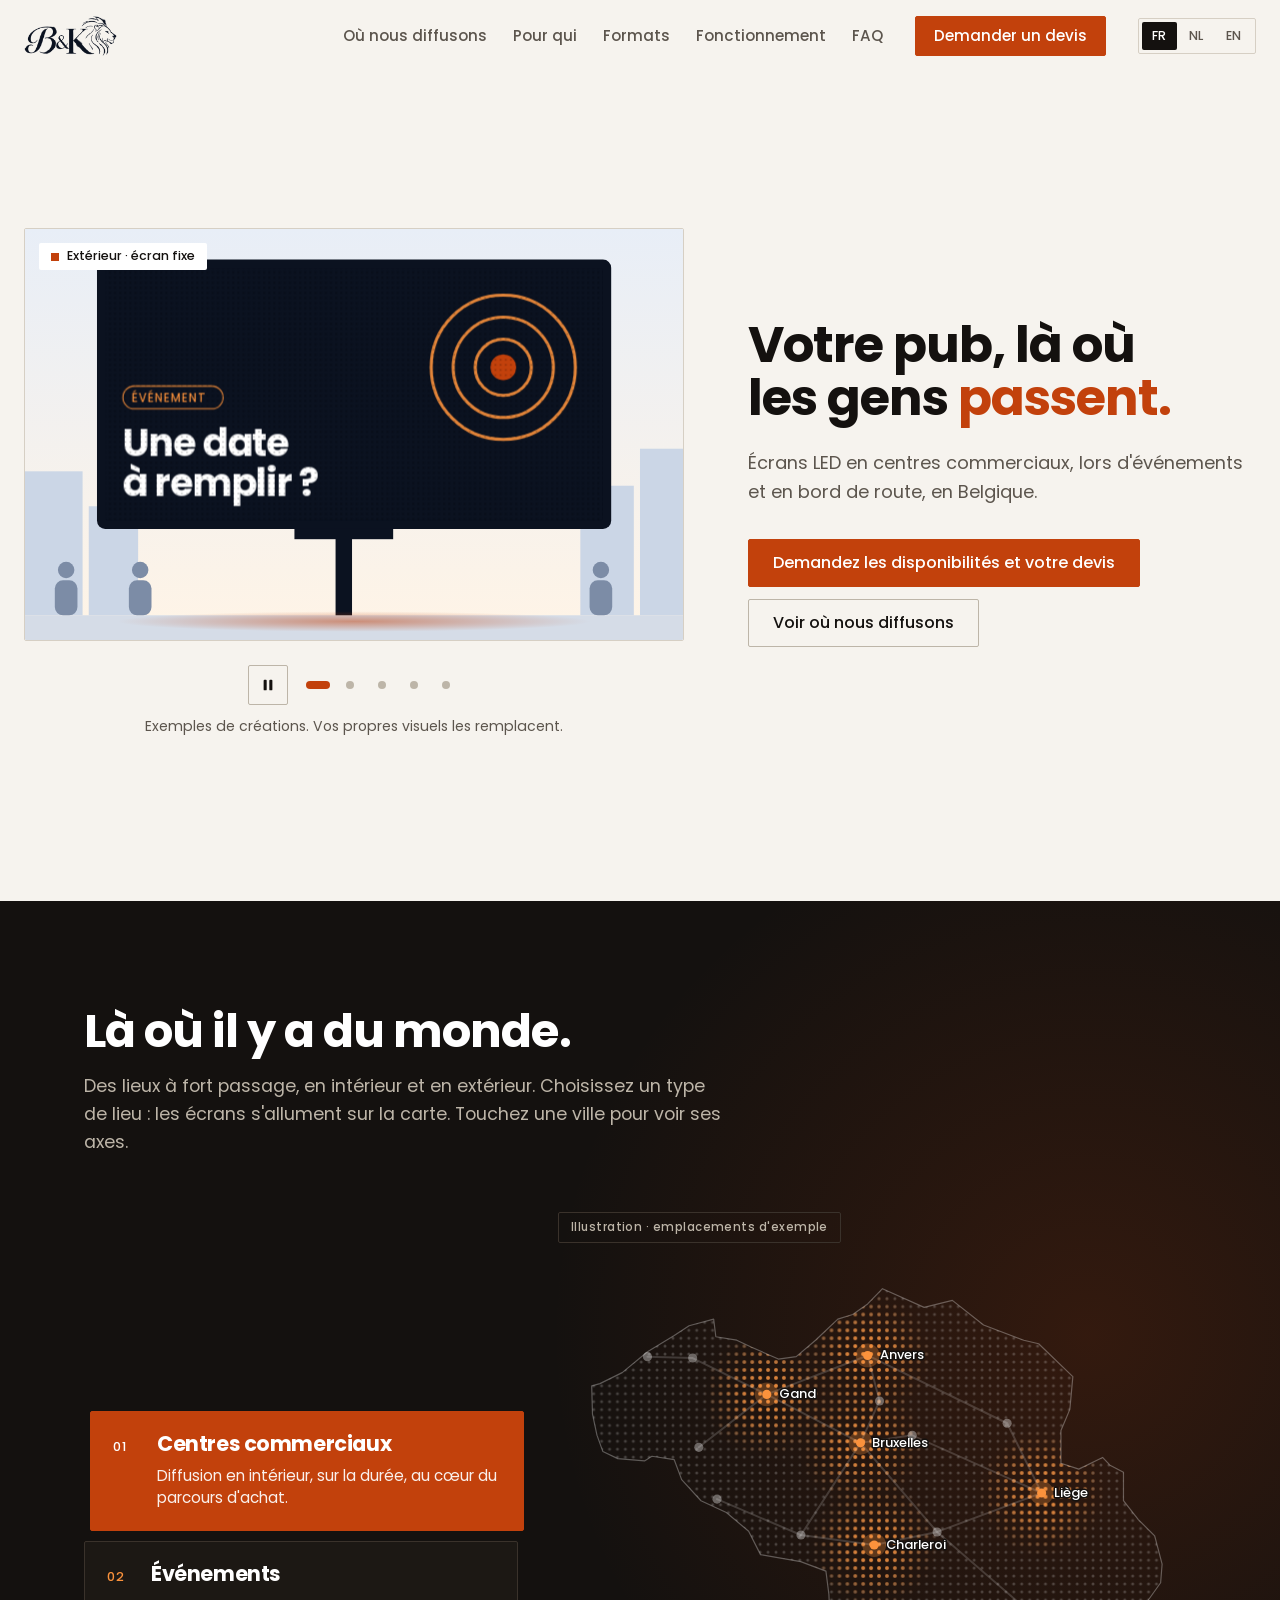
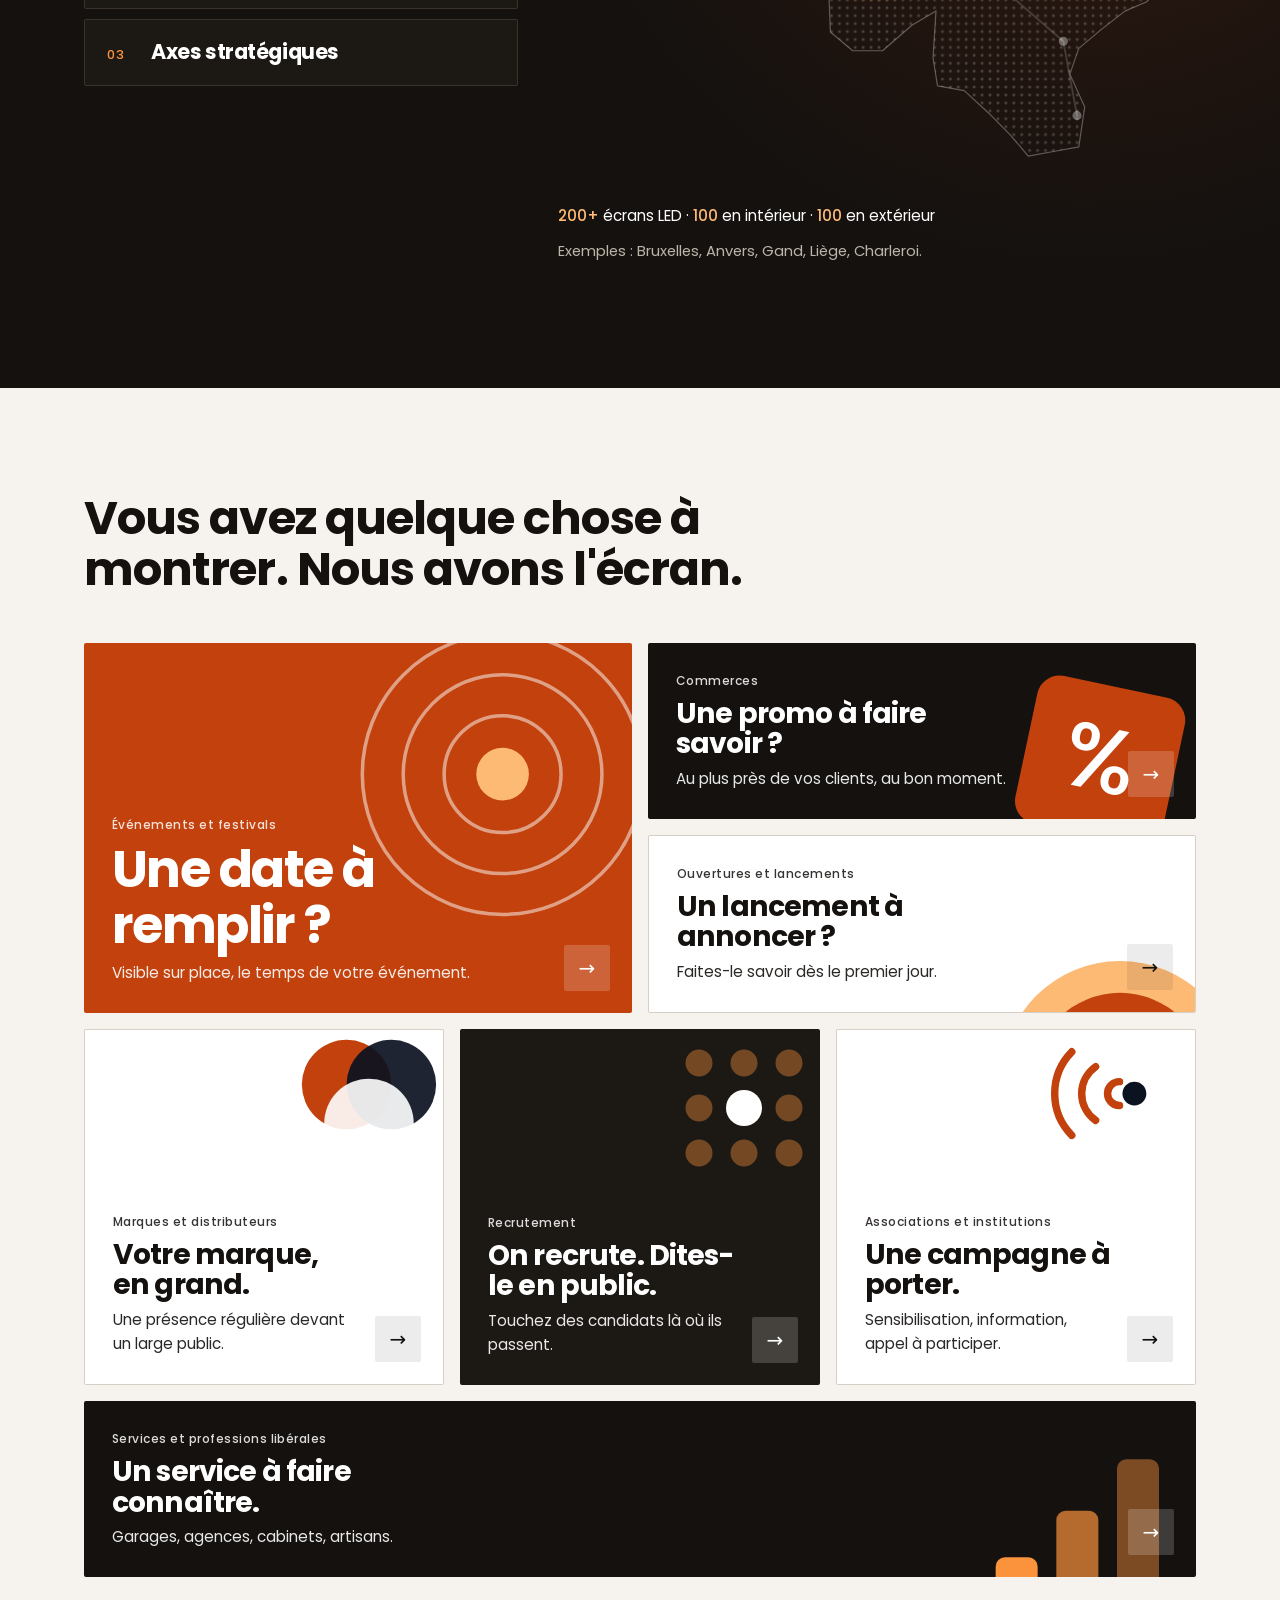
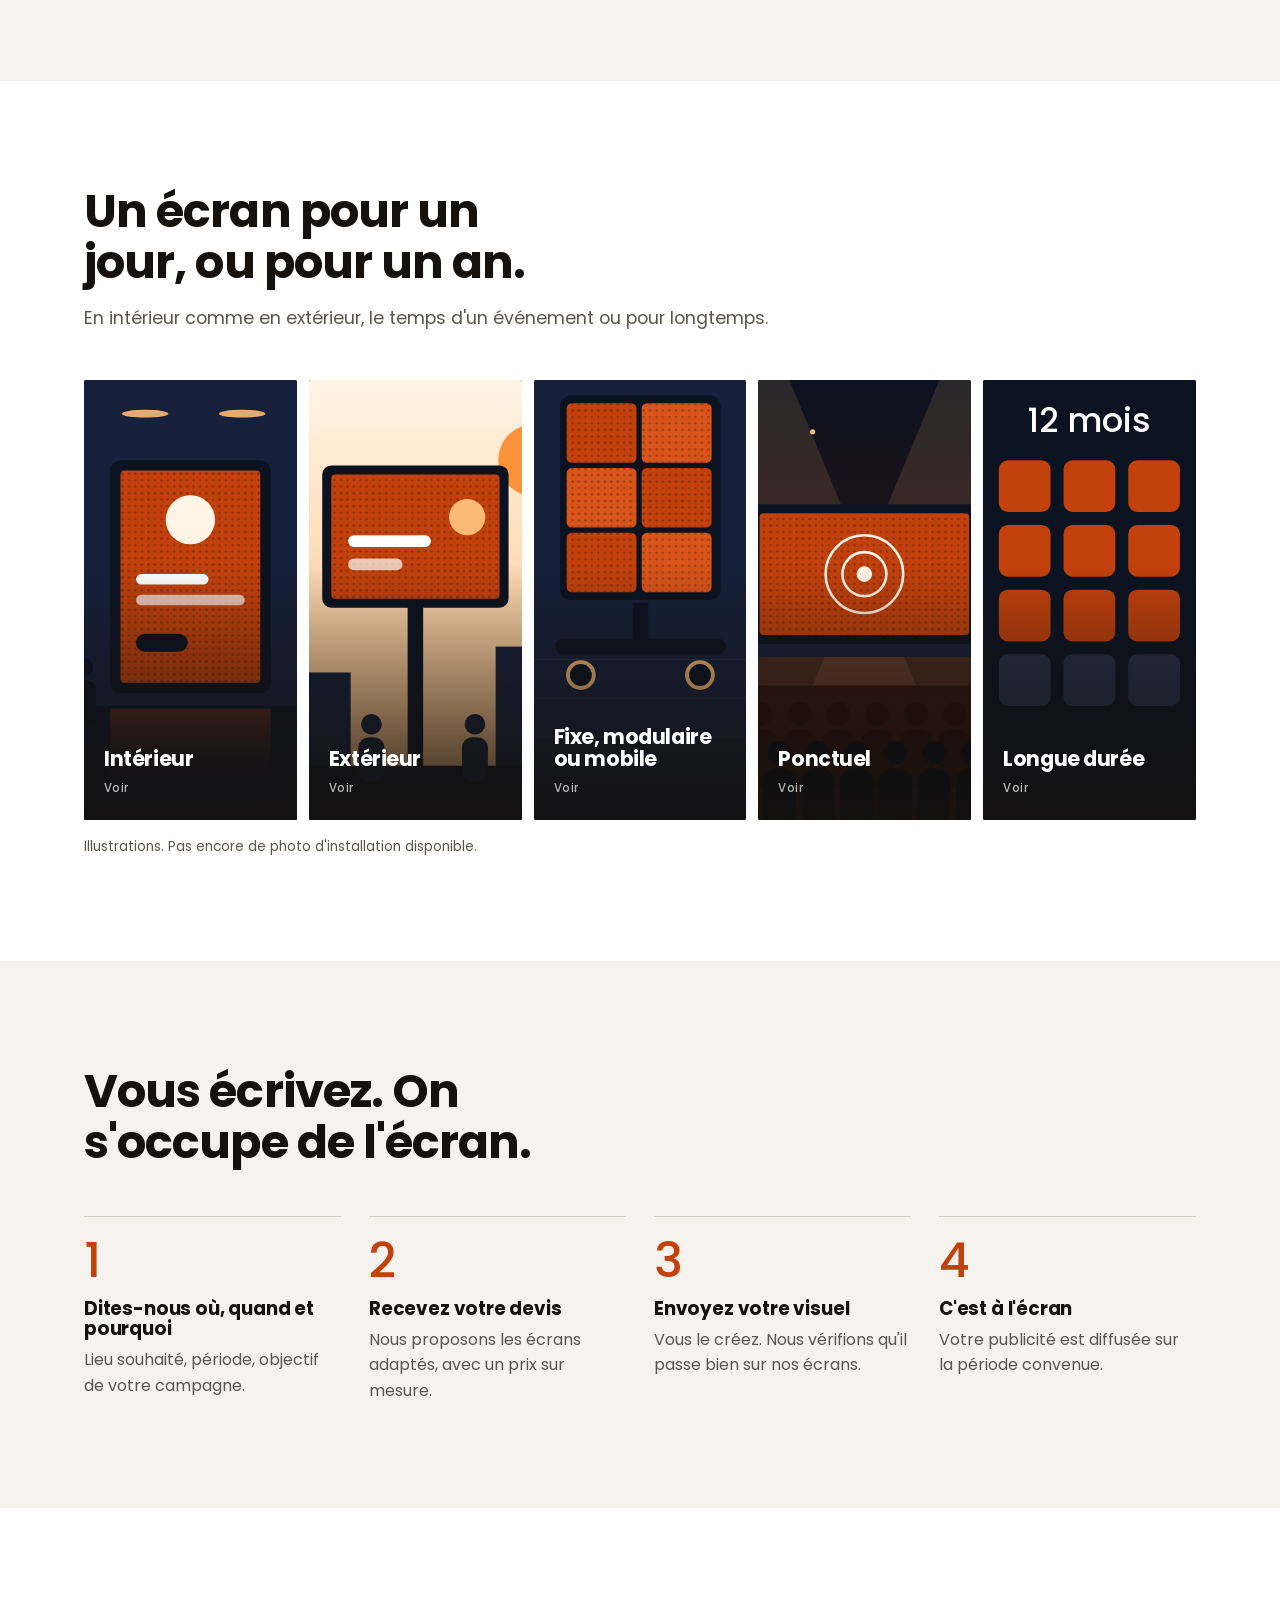
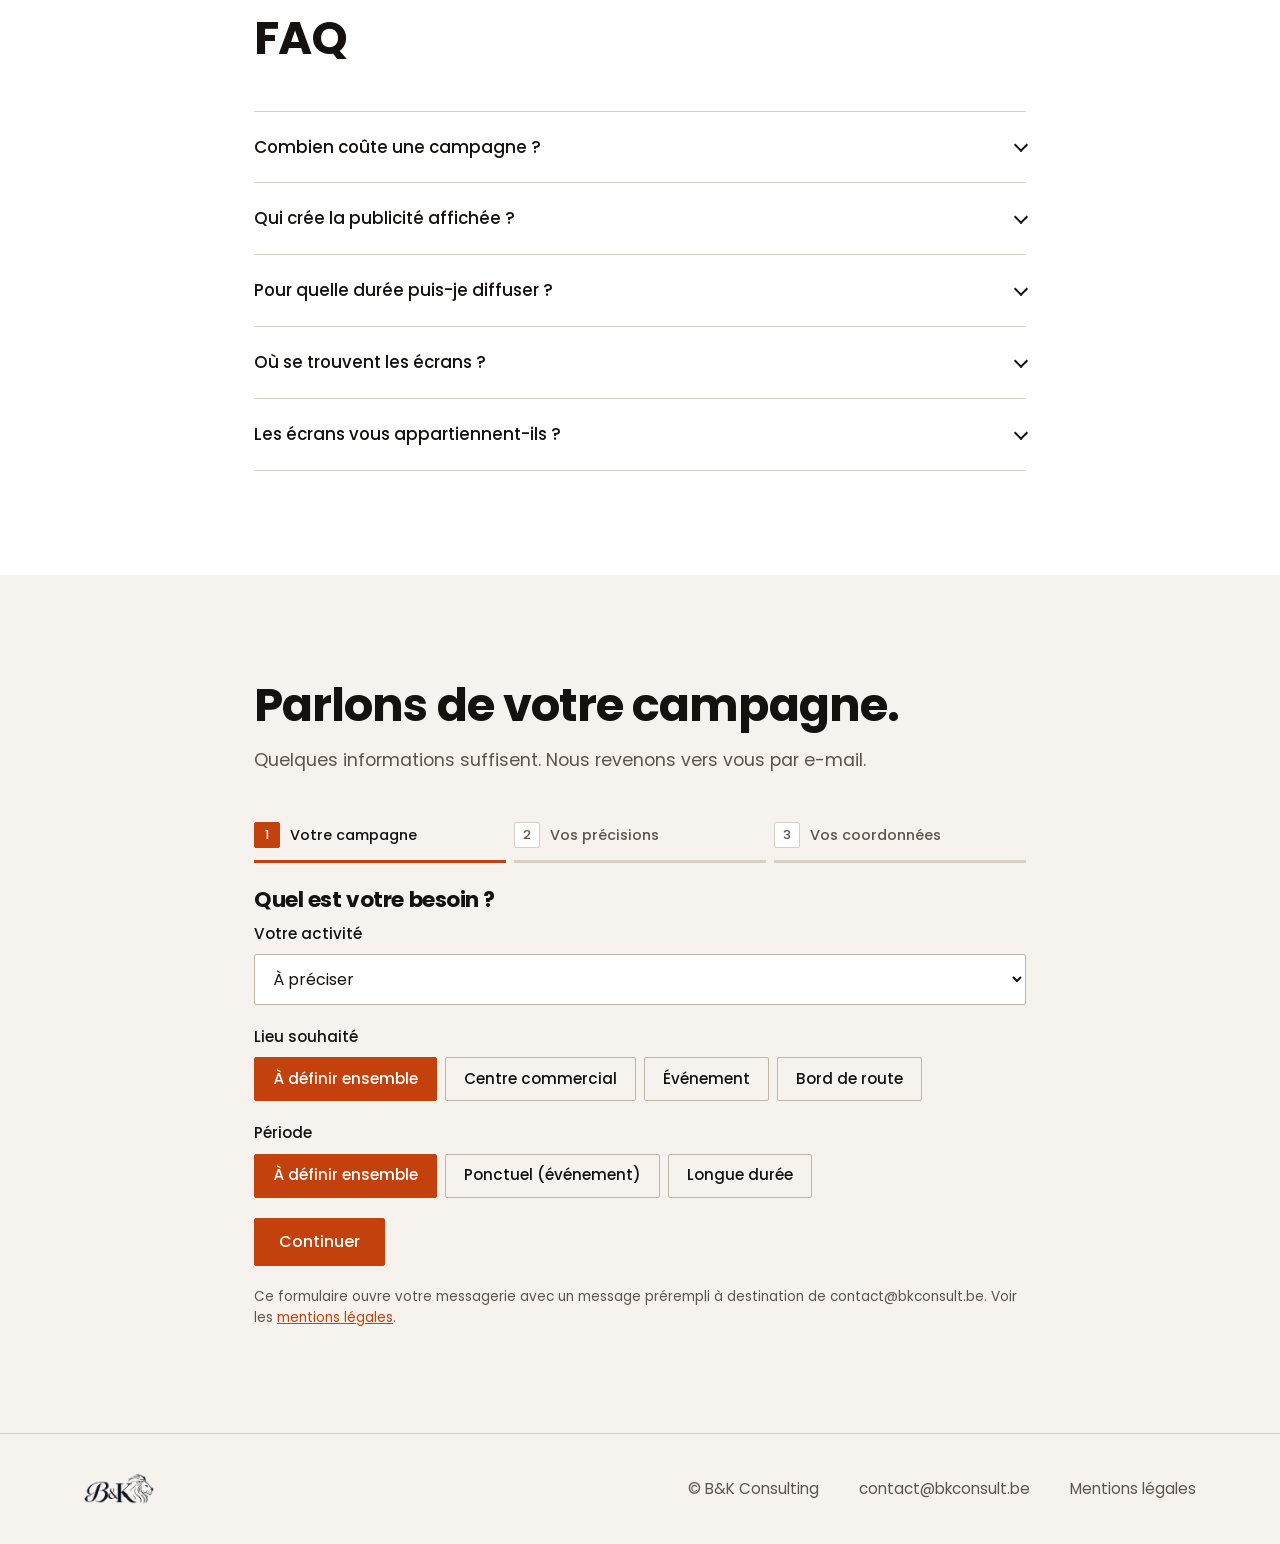
==== commit 96b17a96: "Carte interactive, angles arrondis" ====
--- a/index.html
+++ b/index.html
@@ -81,7 +81,7 @@
         <div class="places__head">
           <p class="kicker kicker--led">Lieux</p>
           <h2 id="t-lieux">Là où il y a du monde.</h2>
-          <p class="places__lead">Des lieux à fort passage, en intérieur et en extérieur. Choisissez un type de lieu : les écrans s'allument sur la carte.</p>
+          <p class="places__lead">Des lieux à fort passage, en intérieur et en extérieur. Choisissez un type de lieu : les écrans s'allument sur la carte. Touchez une ville pour voir ses axes.</p>
         </div>
         <div class="places__grid">
           <div class="types" role="group" aria-label="Types de lieux">
@@ -91,7 +91,7 @@
           </div>
           <figure class="map">
             <span class="map__badge">Illustration · emplacements d'exemple</span>
-            <svg class="map__svg" viewBox="0 0 644 540" role="img" aria-label="Carte illustrative de la Belgique avec des exemples d'emplacements" focusable="false"><defs><clipPath id="be"><path d="M34.0,132.1 L42.3,129.8 L64.8,118.7 L90.3,97.6 L117.3,81.3 L132.3,71.4 L157.1,64.7 L159.3,82.5 L180.4,86.0 L195.4,93.1 L222.4,105.0 L240.4,102.6 L259.9,86.0 L282.4,64.7 L297.4,60.0 L312.5,49.4 L327.5,34.0 L369.5,52.9 L398.0,45.8 L429.5,70.7 L470.1,86.0 L485.1,89.6 L519.6,122.7 L516.6,155.8 L507.6,177.1 L507.6,210.2 L525.6,216.1 L549.6,204.3 L557.1,212.1 L570.7,219.2 L570.7,248.0 L585.7,267.0 L602.2,283.5 L609.7,311.9 L608.2,330.8 L594.7,349.7 L572.2,359.4 L548.1,378.1 L525.6,397.0 L516.6,423.0 L531.6,456.2 L525.6,496.4 L500.1,501.1 L474.6,505.8 L456.6,484.5 L435.6,463.2 L410.0,439.6 L383.0,434.9 L378.5,406.5 L381.5,359.2 L357.5,373.4 L327.5,399.4 L297.4,399.4 L274.9,380.5 L273.4,342.6 L270.4,319.0 L244.9,309.5 L204.4,302.4 L192.4,278.8 L169.9,259.9 L144.3,248.0 L124.8,226.7 L117.3,206.6 L94.8,203.1 L87.3,207.8 L60.3,205.5 L45.3,198.4 L39.3,181.8 L34.8,160.5Z"/></clipPath><pattern id="dotsDim" width="8" height="8" patternUnits="userSpaceOnUse"><circle cx="4" cy="4" r="1.5" fill="#fff" fill-opacity=".2"/></pattern><pattern id="dotsHot" width="8" height="8" patternUnits="userSpaceOnUse"><circle cx="4" cy="4" r="2" fill="#FB923C"/></pattern><radialGradient id="halo"><stop offset="0" stop-color="#fff"/><stop offset=".45" stop-color="#fff" stop-opacity=".7"/><stop offset="1" stop-color="#fff" stop-opacity="0"/></radialGradient><mask id="litmask" maskUnits="userSpaceOnUse" x="0" y="0" width="644" height="540"><circle class="lit" data-types="cc axe" cx="305.3" cy="189.6" r="64" fill="url(#halo)"/><circle class="lit" data-types="cc axe" cx="312.5" cy="101.4" r="64" fill="url(#halo)"/><circle class="lit" data-types="cc axe" cx="210.7" cy="140.7" r="64" fill="url(#halo)"/><circle class="lit" data-types="cc event axe" cx="488.1" cy="240.2" r="64" fill="url(#halo)"/><circle class="lit" data-types="cc axe" cx="319.1" cy="292.7" r="64" fill="url(#halo)"/><circle class="lit" data-types="event axe" cx="382.6" cy="279.5" r="64" fill="url(#halo)"/><circle class="lit" data-types="axe" cx="245.2" cy="282.6" r="64" fill="url(#halo)"/><circle class="lit" data-types="event axe" cx="135.9" cy="104.0" r="64" fill="url(#halo)"/><circle class="lit" data-types="axe" cx="453.3" cy="169.8" r="64" fill="url(#halo)"/><circle class="lit" data-types="axe" cx="357.5" cy="182.0" r="64" fill="url(#halo)"/><circle class="lit" data-types="axe" cx="160.5" cy="246.4" r="64" fill="url(#halo)"/><circle class="lit" data-types="axe" cx="324.5" cy="147.3" r="64" fill="url(#halo)"/><circle class="lit" data-types="axe" cx="142.1" cy="194.1" r="64" fill="url(#halo)"/><circle class="lit" data-types="axe" cx="523.8" cy="464.9" r="64" fill="url(#halo)"/><circle class="lit" data-types="event axe" cx="510.0" cy="389.9" r="64" fill="url(#halo)"/><circle class="lit" data-types="event axe" cx="90.3" cy="102.6" r="64" fill="url(#halo)"/></mask></defs><rect width="644" height="540" fill="url(#dotsDim)" clip-path="url(#be)"/><g clip-path="url(#be)"><rect width="644" height="540" fill="url(#dotsHot)" mask="url(#litmask)"/></g><path class="map__edge" d="M34.0,132.1 L42.3,129.8 L64.8,118.7 L90.3,97.6 L117.3,81.3 L132.3,71.4 L157.1,64.7 L159.3,82.5 L180.4,86.0 L195.4,93.1 L222.4,105.0 L240.4,102.6 L259.9,86.0 L282.4,64.7 L297.4,60.0 L312.5,49.4 L327.5,34.0 L369.5,52.9 L398.0,45.8 L429.5,70.7 L470.1,86.0 L485.1,89.6 L519.6,122.7 L516.6,155.8 L507.6,177.1 L507.6,210.2 L525.6,216.1 L549.6,204.3 L557.1,212.1 L570.7,219.2 L570.7,248.0 L585.7,267.0 L602.2,283.5 L609.7,311.9 L608.2,330.8 L594.7,349.7 L572.2,359.4 L548.1,378.1 L525.6,397.0 L516.6,423.0 L531.6,456.2 L525.6,496.4 L500.1,501.1 L474.6,505.8 L456.6,484.5 L435.6,463.2 L410.0,439.6 L383.0,434.9 L378.5,406.5 L381.5,359.2 L357.5,373.4 L327.5,399.4 L297.4,399.4 L274.9,380.5 L273.4,342.6 L270.4,319.0 L244.9,309.5 L204.4,302.4 L192.4,278.8 L169.9,259.9 L144.3,248.0 L124.8,226.7 L117.3,206.6 L94.8,203.1 L87.3,207.8 L60.3,205.5 L45.3,198.4 L39.3,181.8 L34.8,160.5Z"/><polyline class="road" data-types="axe" data-name="E40" points="90.3,102.6 135.9,104.0 210.7,140.7 305.3,189.6 357.5,182.0 488.1,240.2"/><g class="road__tag" data-types="axe" transform="translate(173.3 122.3)"><rect x="-22" y="-11" width="44" height="22" rx="11"/><text y="5" text-anchor="middle">E40</text></g><polyline class="road" data-types="axe" data-name="E19" points="312.5,101.4 324.5,147.3 305.3,189.6 245.2,282.6"/><g class="road__tag" data-types="axe" transform="translate(314.9 168.4)"><rect x="-22" y="-11" width="44" height="22" rx="11"/><text y="5" text-anchor="middle">E19</text></g><polyline class="road" data-types="axe" data-name="E411" points="305.3,189.6 382.6,279.5 510.0,389.9 523.8,464.9"/><g class="road__tag" data-types="axe" transform="translate(446.3 334.7)"><rect x="-22" y="-11" width="44" height="22" rx="11"/><text y="5" text-anchor="middle">E411</text></g><polyline class="road" data-types="axe" data-name="E42" points="160.5,246.4 245.2,282.6 319.1,292.7 382.6,279.5 488.1,240.2"/><g class="road__tag" data-types="axe" transform="translate(350.9 266.1)"><rect x="-22" y="-11" width="44" height="22" rx="11"/><text y="5" text-anchor="middle">E42</text></g><polyline class="road" data-types="axe" data-name="E313" points="312.5,101.4 453.3,169.8 488.1,240.2"/><g class="road__tag" data-types="axe" transform="translate(470.7 205.0)"><rect x="-22" y="-11" width="44" height="22" rx="11"/><text y="5" text-anchor="middle">E313</text></g><polyline class="road" data-types="axe" data-name="E17" points="312.5,101.4 210.7,140.7 142.1,194.1"/><g class="road__tag" data-types="axe" transform="translate(176.4 167.4)"><rect x="-22" y="-11" width="44" height="22" rx="11"/><text y="5" text-anchor="middle">E17</text></g><g class="pin" data-types="cc axe" transform="translate(305.3 189.6)"><circle class="pin__ring" r="12"/><circle class="pin__dot" r="4.6"/><text class="pin__label" x="12" y="4">Bruxelles</text></g><g class="pin" data-types="cc axe" transform="translate(312.5 101.4)"><circle class="pin__ring" r="12"/><circle class="pin__dot" r="4.6"/><text class="pin__label" x="12" y="4">Anvers</text></g><g class="pin" data-types="cc axe" transform="translate(210.7 140.7)"><circle class="pin__ring" r="12"/><circle class="pin__dot" r="4.6"/><text class="pin__label" x="12" y="4">Gand</text></g><g class="pin" data-types="cc event axe" transform="translate(488.1 240.2)"><circle class="pin__ring" r="12"/><circle class="pin__dot" r="4.6"/><text class="pin__label" x="12" y="4">Liège</text></g><g class="pin" data-types="cc axe" transform="translate(319.1 292.7)"><circle class="pin__ring" r="12"/><circle class="pin__dot" r="4.6"/><text class="pin__label" x="12" y="4">Charleroi</text></g><g class="pin" data-types="event axe" transform="translate(382.6 279.5)"><circle class="pin__ring" r="12"/><circle class="pin__dot" r="4.6"/><text class="pin__label" x="12" y="4">Namur</text></g><g class="pin" data-types="axe" transform="translate(245.2 282.6)"><circle class="pin__ring" r="12"/><circle class="pin__dot" r="4.6"/><text class="pin__label" x="12" y="4">Mons</text></g><g class="pin" data-types="event axe" transform="translate(135.9 104.0)"><circle class="pin__ring" r="12"/><circle class="pin__dot" r="4.6"/><text class="pin__label" x="12" y="4">Bruges</text></g><g class="pin pin--minor" data-types="axe" transform="translate(453.3 169.8)"><circle class="pin__ring" r="12"/><circle class="pin__dot" r="4.6"/><text class="pin__label" x="-12" y="4" text-anchor="end">Hasselt</text></g><g class="pin pin--minor" data-types="axe" transform="translate(357.5 182.0)"><circle class="pin__ring" r="12"/><circle class="pin__dot" r="4.6"/><text class="pin__label" x="12" y="4">Louvain</text></g><g class="pin" data-types="axe" transform="translate(160.5 246.4)"><circle class="pin__ring" r="12"/><circle class="pin__dot" r="4.6"/><text class="pin__label" x="12" y="4">Tournai</text></g><g class="pin pin--minor" data-types="axe" transform="translate(324.5 147.3)"><circle class="pin__ring" r="12"/><circle class="pin__dot" r="4.6"/><text class="pin__label" x="12" y="4">Malines</text></g><g class="pin" data-types="axe" transform="translate(142.1 194.1)"><circle class="pin__ring" r="12"/><circle class="pin__dot" r="4.6"/><text class="pin__label" x="12" y="4">Courtrai</text></g><g class="pin" data-types="axe" transform="translate(523.8 464.9)"><circle class="pin__ring" r="12"/><circle class="pin__dot" r="4.6"/><text class="pin__label" x="-12" y="4" text-anchor="end">Arlon</text></g><g class="pin" data-types="event axe" transform="translate(510.0 389.9)"><circle class="pin__ring" r="12"/><circle class="pin__dot" r="4.6"/><text class="pin__label" x="-12" y="4" text-anchor="end">Bastogne</text></g><g class="pin" data-types="event axe" transform="translate(90.3 102.6)"><circle class="pin__ring" r="12"/><circle class="pin__dot" r="4.6"/><text class="pin__label" x="0" y="-16" text-anchor="middle">Ostende</text></g></svg>
+            <svg class="map__svg" viewBox="0 0 644 540" role="img" aria-label="Carte illustrative de la Belgique avec des exemples d'emplacements" focusable="false"><defs><clipPath id="be"><path d="M34.0,132.1 L42.3,129.8 L64.8,118.7 L90.3,97.6 L117.3,81.3 L132.3,71.4 L157.1,64.7 L159.3,82.5 L180.4,86.0 L195.4,93.1 L222.4,105.0 L240.4,102.6 L259.9,86.0 L282.4,64.7 L297.4,60.0 L312.5,49.4 L327.5,34.0 L369.5,52.9 L398.0,45.8 L429.5,70.7 L470.1,86.0 L485.1,89.6 L519.6,122.7 L516.6,155.8 L507.6,177.1 L507.6,210.2 L525.6,216.1 L549.6,204.3 L557.1,212.1 L570.7,219.2 L570.7,248.0 L585.7,267.0 L602.2,283.5 L609.7,311.9 L608.2,330.8 L594.7,349.7 L572.2,359.4 L548.1,378.1 L525.6,397.0 L516.6,423.0 L531.6,456.2 L525.6,496.4 L500.1,501.1 L474.6,505.8 L456.6,484.5 L435.6,463.2 L410.0,439.6 L383.0,434.9 L378.5,406.5 L381.5,359.2 L357.5,373.4 L327.5,399.4 L297.4,399.4 L274.9,380.5 L273.4,342.6 L270.4,319.0 L244.9,309.5 L204.4,302.4 L192.4,278.8 L169.9,259.9 L144.3,248.0 L124.8,226.7 L117.3,206.6 L94.8,203.1 L87.3,207.8 L60.3,205.5 L45.3,198.4 L39.3,181.8 L34.8,160.5Z"/></clipPath><pattern id="dotsDim" width="8" height="8" patternUnits="userSpaceOnUse"><circle cx="4" cy="4" r="1.5" fill="#fff" fill-opacity=".2"/></pattern><pattern id="dotsHot" width="8" height="8" patternUnits="userSpaceOnUse"><circle cx="4" cy="4" r="2" fill="#FB923C"/></pattern><radialGradient id="halo"><stop offset="0" stop-color="#fff"/><stop offset=".45" stop-color="#fff" stop-opacity=".7"/><stop offset="1" stop-color="#fff" stop-opacity="0"/></radialGradient><mask id="litmask" maskUnits="userSpaceOnUse" x="0" y="0" width="644" height="540"><circle class="lit" data-types="cc axe" cx="305.3" cy="189.6" r="64" fill="url(#halo)"/><circle class="lit" data-types="cc axe" cx="312.5" cy="101.4" r="64" fill="url(#halo)"/><circle class="lit" data-types="cc axe" cx="210.7" cy="140.7" r="64" fill="url(#halo)"/><circle class="lit" data-types="cc event axe" cx="488.1" cy="240.2" r="64" fill="url(#halo)"/><circle class="lit" data-types="cc axe" cx="319.1" cy="292.7" r="64" fill="url(#halo)"/><circle class="lit" data-types="event axe" cx="382.6" cy="279.5" r="64" fill="url(#halo)"/><circle class="lit" data-types="axe" cx="245.2" cy="282.6" r="64" fill="url(#halo)"/><circle class="lit" data-types="event axe" cx="135.9" cy="104.0" r="64" fill="url(#halo)"/><circle class="lit" data-types="axe" cx="453.3" cy="169.8" r="64" fill="url(#halo)"/><circle class="lit" data-types="axe" cx="357.5" cy="182.0" r="64" fill="url(#halo)"/><circle class="lit" data-types="axe" cx="160.5" cy="246.4" r="64" fill="url(#halo)"/><circle class="lit" data-types="axe" cx="324.5" cy="147.3" r="64" fill="url(#halo)"/><circle class="lit" data-types="axe" cx="142.1" cy="194.1" r="64" fill="url(#halo)"/><circle class="lit" data-types="axe" cx="523.8" cy="464.9" r="64" fill="url(#halo)"/><circle class="lit" data-types="event axe" cx="510.0" cy="389.9" r="64" fill="url(#halo)"/><circle class="lit" data-types="event axe" cx="90.3" cy="102.6" r="64" fill="url(#halo)"/></mask><mask id="curmask" maskUnits="userSpaceOnUse" x="0" y="0" width="644" height="540"><circle class="cursor" cx="-200" cy="-200" r="62" fill="url(#halo)"/></mask></defs><rect width="644" height="540" fill="url(#dotsDim)" clip-path="url(#be)"/><g clip-path="url(#be)"><rect width="644" height="540" fill="url(#dotsHot)" mask="url(#litmask)"/><rect class="cursor-dots" width="644" height="540" fill="url(#dotsHot)" mask="url(#curmask)"/></g><path class="map__edge" d="M34.0,132.1 L42.3,129.8 L64.8,118.7 L90.3,97.6 L117.3,81.3 L132.3,71.4 L157.1,64.7 L159.3,82.5 L180.4,86.0 L195.4,93.1 L222.4,105.0 L240.4,102.6 L259.9,86.0 L282.4,64.7 L297.4,60.0 L312.5,49.4 L327.5,34.0 L369.5,52.9 L398.0,45.8 L429.5,70.7 L470.1,86.0 L485.1,89.6 L519.6,122.7 L516.6,155.8 L507.6,177.1 L507.6,210.2 L525.6,216.1 L549.6,204.3 L557.1,212.1 L570.7,219.2 L570.7,248.0 L585.7,267.0 L602.2,283.5 L609.7,311.9 L608.2,330.8 L594.7,349.7 L572.2,359.4 L548.1,378.1 L525.6,397.0 L516.6,423.0 L531.6,456.2 L525.6,496.4 L500.1,501.1 L474.6,505.8 L456.6,484.5 L435.6,463.2 L410.0,439.6 L383.0,434.9 L378.5,406.5 L381.5,359.2 L357.5,373.4 L327.5,399.4 L297.4,399.4 L274.9,380.5 L273.4,342.6 L270.4,319.0 L244.9,309.5 L204.4,302.4 L192.4,278.8 L169.9,259.9 L144.3,248.0 L124.8,226.7 L117.3,206.6 L94.8,203.1 L87.3,207.8 L60.3,205.5 L45.3,198.4 L39.3,181.8 L34.8,160.5Z"/><polyline class="road" data-types="axe" data-name="E40" data-cities="Ostende,Bruges,Gand,Bruxelles,Louvain,Liège" points="90.3,102.6 135.9,104.0 210.7,140.7 305.3,189.6 357.5,182.0 488.1,240.2"/><g class="road__tag" data-types="axe" data-name="E40" transform="translate(173.3 122.3)"><rect x="-22" y="-11" width="44" height="22" rx="11"/><text y="5" text-anchor="middle">E40</text></g><polyline class="road" data-types="axe" data-name="E19" data-cities="Anvers,Malines,Bruxelles,Mons" points="312.5,101.4 324.5,147.3 305.3,189.6 245.2,282.6"/><g class="road__tag" data-types="axe" data-name="E19" transform="translate(314.9 168.4)"><rect x="-22" y="-11" width="44" height="22" rx="11"/><text y="5" text-anchor="middle">E19</text></g><polyline class="road" data-types="axe" data-name="E411" data-cities="Bruxelles,Namur,Bastogne,Arlon" points="305.3,189.6 382.6,279.5 510.0,389.9 523.8,464.9"/><g class="road__tag" data-types="axe" data-name="E411" transform="translate(446.3 334.7)"><rect x="-22" y="-11" width="44" height="22" rx="11"/><text y="5" text-anchor="middle">E411</text></g><polyline class="road" data-types="axe" data-name="E42" data-cities="Tournai,Mons,Charleroi,Namur,Liège" points="160.5,246.4 245.2,282.6 319.1,292.7 382.6,279.5 488.1,240.2"/><g class="road__tag" data-types="axe" data-name="E42" transform="translate(350.9 266.1)"><rect x="-22" y="-11" width="44" height="22" rx="11"/><text y="5" text-anchor="middle">E42</text></g><polyline class="road" data-types="axe" data-name="E313" data-cities="Anvers,Hasselt,Liège" points="312.5,101.4 453.3,169.8 488.1,240.2"/><g class="road__tag" data-types="axe" data-name="E313" transform="translate(470.7 205.0)"><rect x="-22" y="-11" width="44" height="22" rx="11"/><text y="5" text-anchor="middle">E313</text></g><polyline class="road" data-types="axe" data-name="E17" data-cities="Anvers,Gand,Courtrai" points="312.5,101.4 210.7,140.7 142.1,194.1"/><g class="road__tag" data-types="axe" data-name="E17" transform="translate(176.4 167.4)"><rect x="-22" y="-11" width="44" height="22" rx="11"/><text y="5" text-anchor="middle">E17</text></g><g class="pin" data-types="cc axe" data-city="Bruxelles" tabindex="0" role="button" aria-label="Bruxelles" transform="translate(305.3 189.6)"><circle class="pin__hit" r="18"/><circle class="pin__ring" r="12"/><circle class="pin__dot" r="4.6"/><text class="pin__label" x="12" y="4">Bruxelles</text></g><g class="pin" data-types="cc axe" data-city="Anvers" tabindex="0" role="button" aria-label="Anvers" transform="translate(312.5 101.4)"><circle class="pin__hit" r="18"/><circle class="pin__ring" r="12"/><circle class="pin__dot" r="4.6"/><text class="pin__label" x="12" y="4">Anvers</text></g><g class="pin" data-types="cc axe" data-city="Gand" tabindex="0" role="button" aria-label="Gand" transform="translate(210.7 140.7)"><circle class="pin__hit" r="18"/><circle class="pin__ring" r="12"/><circle class="pin__dot" r="4.6"/><text class="pin__label" x="12" y="4">Gand</text></g><g class="pin" data-types="cc event axe" data-city="Liège" tabindex="0" role="button" aria-label="Liège" transform="translate(488.1 240.2)"><circle class="pin__hit" r="18"/><circle class="pin__ring" r="12"/><circle class="pin__dot" r="4.6"/><text class="pin__label" x="12" y="4">Liège</text></g><g class="pin" data-types="cc axe" data-city="Charleroi" tabindex="0" role="button" aria-label="Charleroi" transform="translate(319.1 292.7)"><circle class="pin__hit" r="18"/><circle class="pin__ring" r="12"/><circle class="pin__dot" r="4.6"/><text class="pin__label" x="12" y="4">Charleroi</text></g><g class="pin" data-types="event axe" data-city="Namur" tabindex="0" role="button" aria-label="Namur" transform="translate(382.6 279.5)"><circle class="pin__hit" r="18"/><circle class="pin__ring" r="12"/><circle class="pin__dot" r="4.6"/><text class="pin__label" x="12" y="4">Namur</text></g><g class="pin" data-types="axe" data-city="Mons" tabindex="0" role="button" aria-label="Mons" transform="translate(245.2 282.6)"><circle class="pin__hit" r="18"/><circle class="pin__ring" r="12"/><circle class="pin__dot" r="4.6"/><text class="pin__label" x="12" y="4">Mons</text></g><g class="pin" data-types="event axe" data-city="Bruges" tabindex="0" role="button" aria-label="Bruges" transform="translate(135.9 104.0)"><circle class="pin__hit" r="18"/><circle class="pin__ring" r="12"/><circle class="pin__dot" r="4.6"/><text class="pin__label" x="12" y="4">Bruges</text></g><g class="pin pin--minor" data-types="axe" data-city="Hasselt" tabindex="0" role="button" aria-label="Hasselt" transform="translate(453.3 169.8)"><circle class="pin__hit" r="18"/><circle class="pin__ring" r="12"/><circle class="pin__dot" r="4.6"/><text class="pin__label" x="-12" y="4" text-anchor="end">Hasselt</text></g><g class="pin pin--minor" data-types="axe" data-city="Louvain" tabindex="0" role="button" aria-label="Louvain" transform="translate(357.5 182.0)"><circle class="pin__hit" r="18"/><circle class="pin__ring" r="12"/><circle class="pin__dot" r="4.6"/><text class="pin__label" x="12" y="4">Louvain</text></g><g class="pin" data-types="axe" data-city="Tournai" tabindex="0" role="button" aria-label="Tournai" transform="translate(160.5 246.4)"><circle class="pin__hit" r="18"/><circle class="pin__ring" r="12"/><circle class="pin__dot" r="4.6"/><text class="pin__label" x="12" y="4">Tournai</text></g><g class="pin pin--minor" data-types="axe" data-city="Malines" tabindex="0" role="button" aria-label="Malines" transform="translate(324.5 147.3)"><circle class="pin__hit" r="18"/><circle class="pin__ring" r="12"/><circle class="pin__dot" r="4.6"/><text class="pin__label" x="12" y="4">Malines</text></g><g class="pin" data-types="axe" data-city="Courtrai" tabindex="0" role="button" aria-label="Courtrai" transform="translate(142.1 194.1)"><circle class="pin__hit" r="18"/><circle class="pin__ring" r="12"/><circle class="pin__dot" r="4.6"/><text class="pin__label" x="12" y="4">Courtrai</text></g><g class="pin" data-types="axe" data-city="Arlon" tabindex="0" role="button" aria-label="Arlon" transform="translate(523.8 464.9)"><circle class="pin__hit" r="18"/><circle class="pin__ring" r="12"/><circle class="pin__dot" r="4.6"/><text class="pin__label" x="-12" y="4" text-anchor="end">Arlon</text></g><g class="pin" data-types="event axe" data-city="Bastogne" tabindex="0" role="button" aria-label="Bastogne" transform="translate(510.0 389.9)"><circle class="pin__hit" r="18"/><circle class="pin__ring" r="12"/><circle class="pin__dot" r="4.6"/><text class="pin__label" x="-12" y="4" text-anchor="end">Bastogne</text></g><g class="pin" data-types="event axe" data-city="Ostende" tabindex="0" role="button" aria-label="Ostende" transform="translate(90.3 102.6)"><circle class="pin__hit" r="18"/><circle class="pin__ring" r="12"/><circle class="pin__dot" r="4.6"/><text class="pin__label" x="0" y="-16" text-anchor="middle">Ostende</text></g></svg>
             <p class="map__stats"><strong>200+</strong> écrans LED · <strong>100</strong> en intérieur · <strong>100</strong> en extérieur</p>
             <figcaption class="map__cap" role="status" aria-live="polite"></figcaption>
           </figure>
@@ -254,7 +254,7 @@
     </div>
   </footer>
 
-  <script type="application/json" id="i18n">{"zone": "Ville ou zone", "start": "Début souhaité", "step": "Étape {n} sur 3", "subject": "Demande de devis — ", "name": "Nom", "email": "E-mail", "company": "Entreprise", "profil": "Activité", "place": "Lieu souhaité", "period": "Période", "tbd": "à définir", "tbd2": "à préciser", "err_name": "Indiquez votre nom.", "err_email": "Indiquez une adresse e-mail valide.", "ok": "Votre messagerie va s'ouvrir avec le message prérempli.", "pause": "Mettre l'animation en pause", "play": "Relancer l'animation", "cap_prefix": "Exemples : "}</script>
+  <script type="application/json" id="i18n">{"zone": "Ville ou zone", "start": "Début souhaité", "step": "Étape {n} sur 3", "subject": "Demande de devis — ", "name": "Nom", "email": "E-mail", "company": "Entreprise", "profil": "Activité", "place": "Lieu souhaité", "period": "Période", "tbd": "à définir", "tbd2": "à préciser", "err_name": "Indiquez votre nom.", "err_email": "Indiquez une adresse e-mail valide.", "ok": "Votre messagerie va s'ouvrir avec le message prérempli.", "pause": "Mettre l'animation en pause", "play": "Relancer l'animation", "axes": "Axes : ", "cta_city": "Demander un devis pour {city}", "hint": "Touchez une ville pour voir ses axes.", "cap_prefix": "Exemples : ", "types": ["Centres commerciaux", "Événements", "Axes stratégiques"]}</script>
   <script src="js/main.js" defer></script>
 </body>
 </html>
--- a/css/styles.css
+++ b/css/styles.css
@@ -341,6 +341,24 @@
 .todo{border-radius:2px}
 @media (max-width:640px){.tv__stage{border-radius:2px}}
 
+/* Carte interactive */
+.map__svg{touch-action:pan-y}
+.pin{cursor:pointer;opacity:1}
+.pin__hit{fill:transparent}
+.pin__dot{transform-box:fill-box;transform-origin:center;transition:transform .2s,fill .3s,fill-opacity .3s}
+.pin:hover .pin__dot,.pin:focus-visible .pin__dot,.pin.is-picked .pin__dot{fill:var(--led);fill-opacity:1;transform:scale(1.5)}
+.pin:hover .pin__label,.pin:focus-visible .pin__label,.pin.is-picked .pin__label{opacity:1}
+.pin--minor:hover .pin__label,.pin--minor:focus-visible .pin__label,.pin--minor.is-picked .pin__label{display:block}
+.pin:focus{outline:none}
+.pin:focus-visible .pin__ring{opacity:1;fill:none;stroke:#fff;stroke-width:1.5}
+.pin.is-picked .pin__ring{opacity:1;animation:ping 2.2s ease-out infinite}
+.road.is-hot{stroke:var(--led);stroke-opacity:1;stroke-width:3.4;filter:drop-shadow(0 0 5px rgba(251,146,60,.85))}
+.road__tag.is-hot{opacity:1}
+.map__cap{min-height:3em}
+.map__cap strong{color:#fff;font-weight:700}
+.map__cap a{color:#fff;font-weight:500;text-underline-offset:3px;white-space:nowrap}
+.map__cap a:hover{color:var(--sun)}
+
 @media (max-width:1100px){
   .nav ul{gap:18px}
   .nav{gap:20px}
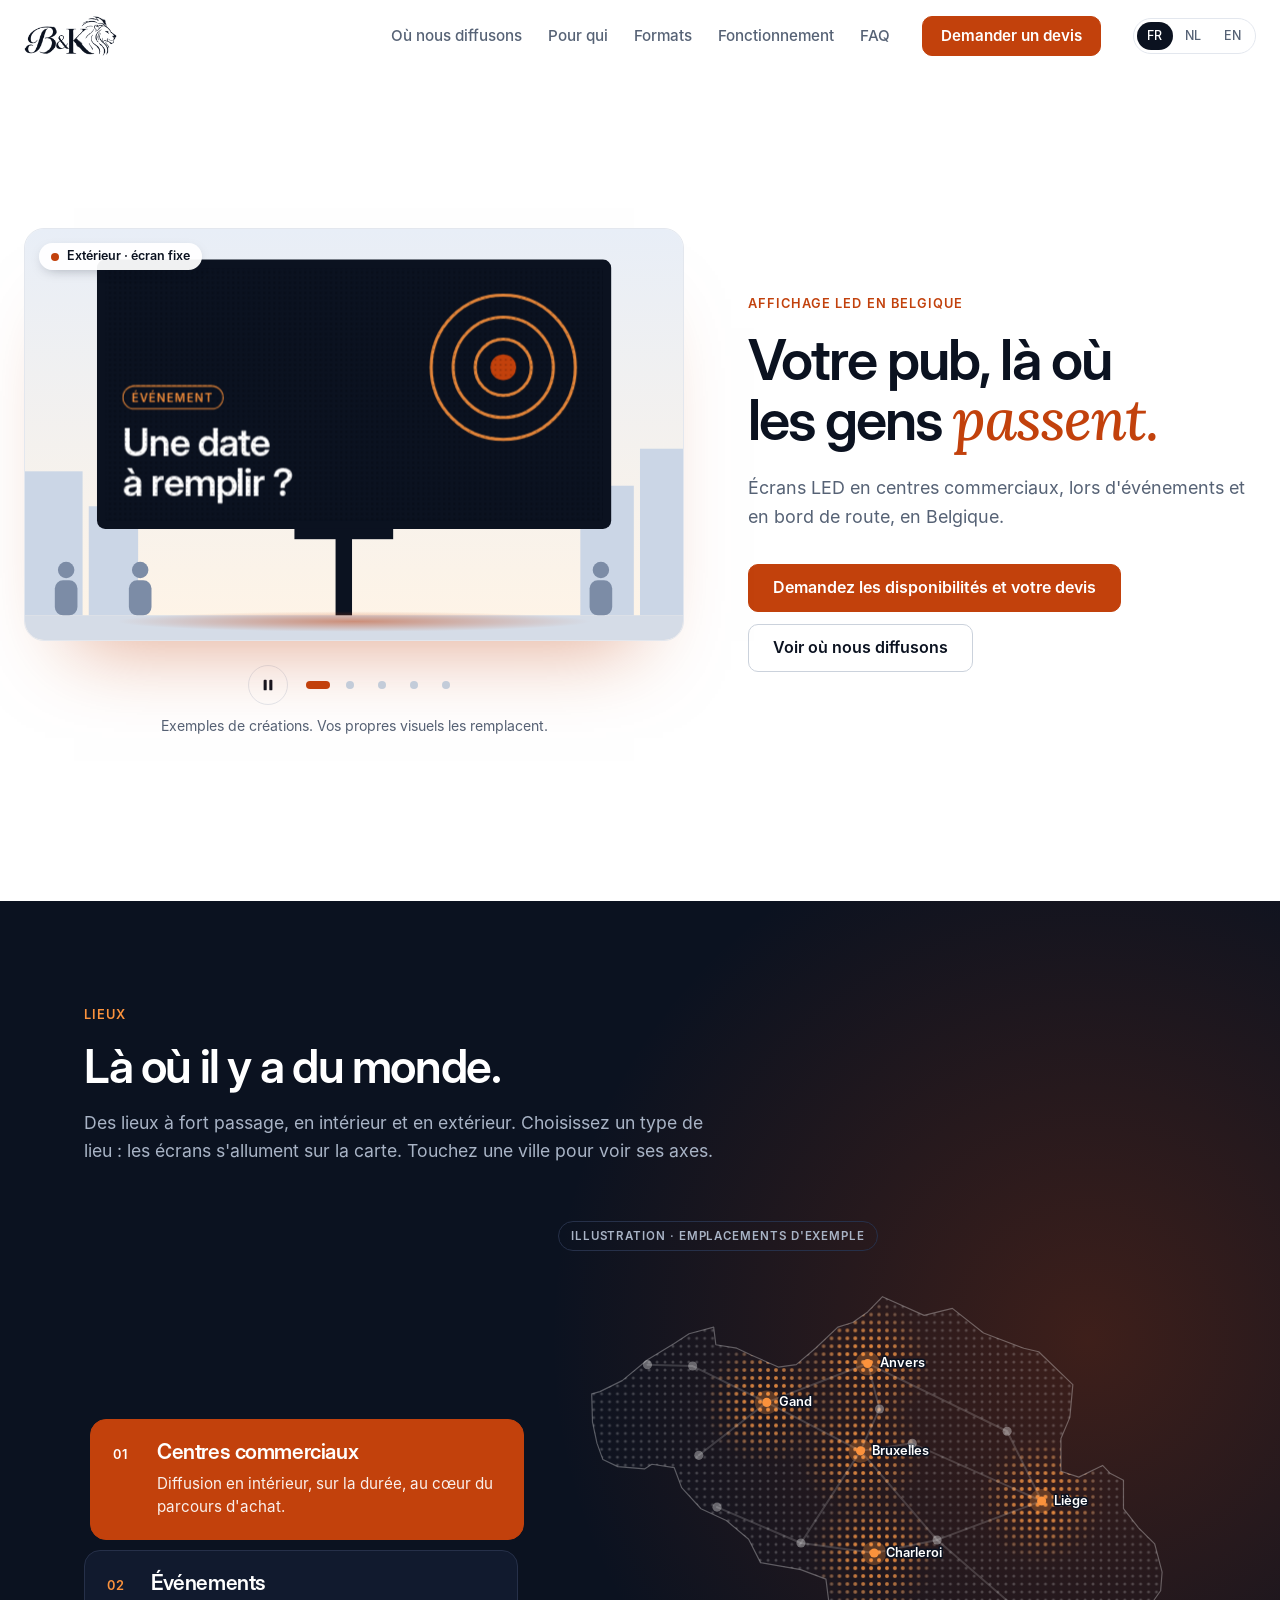
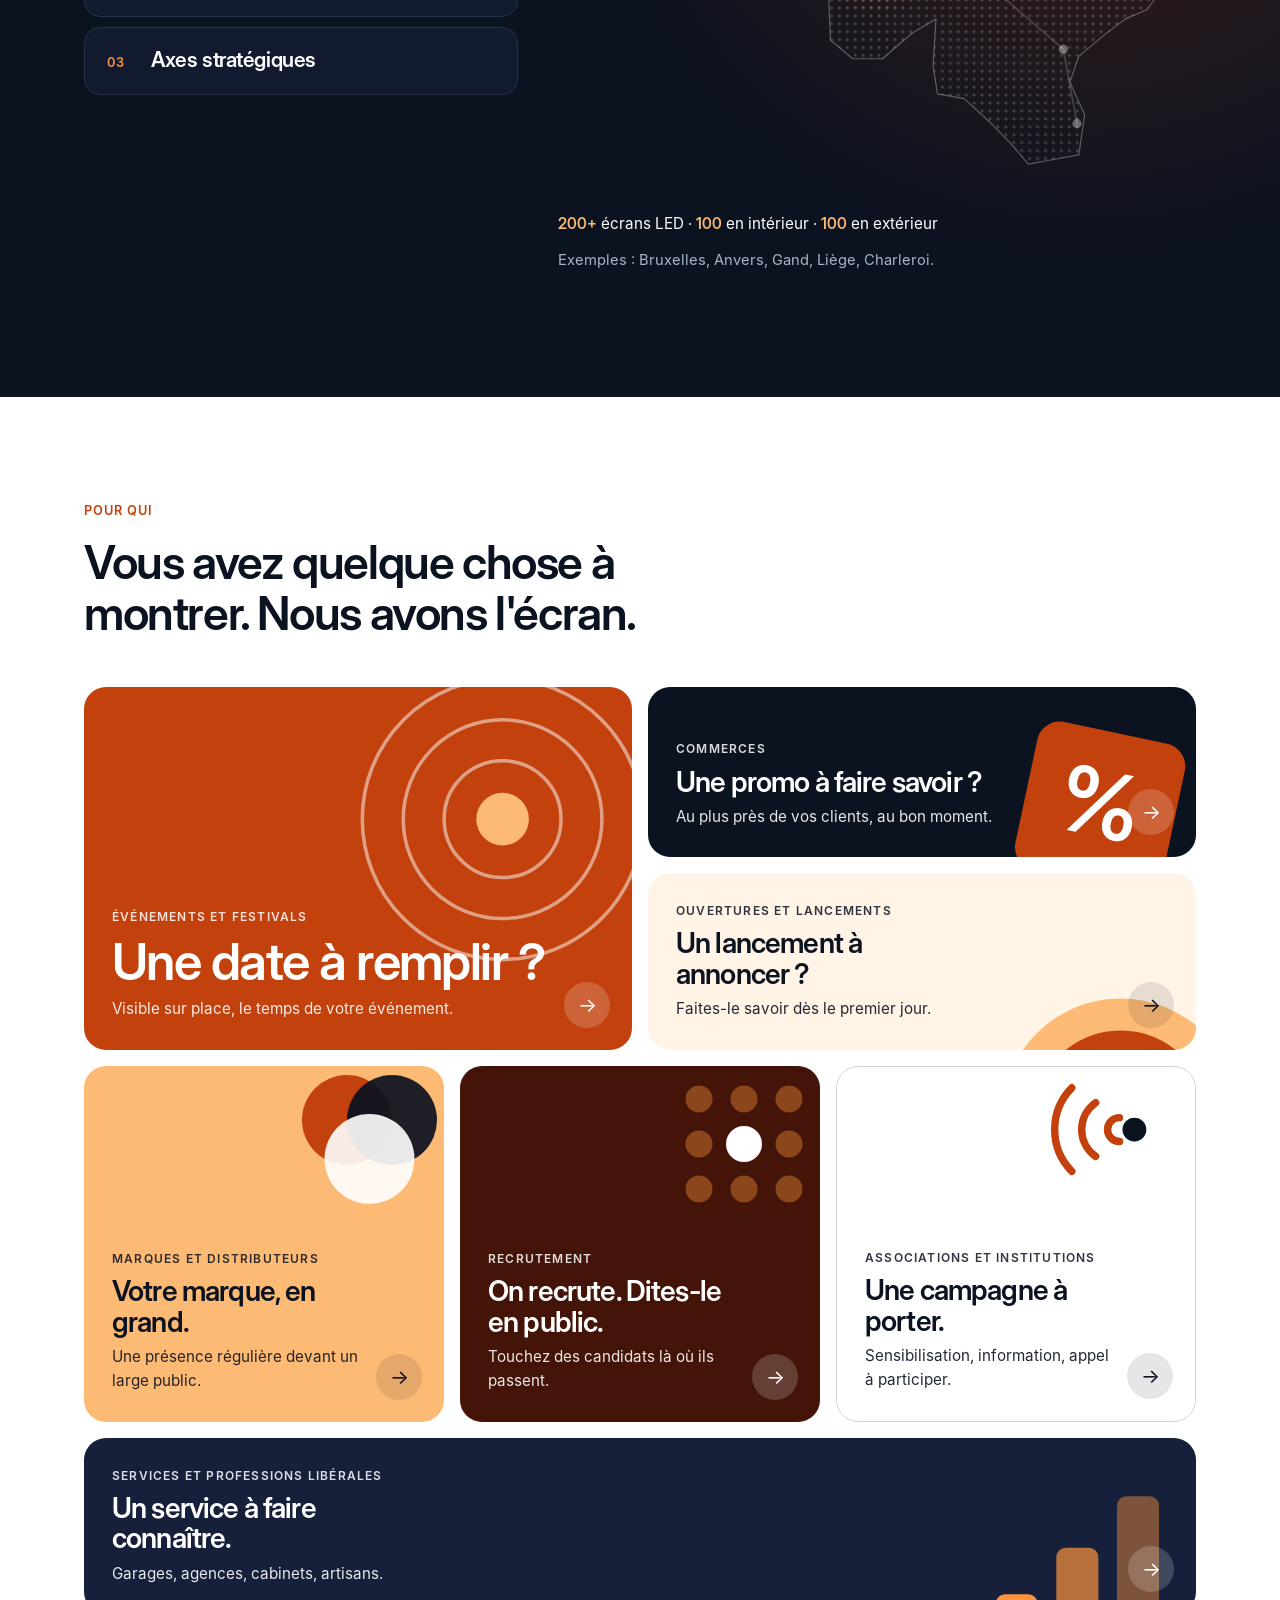
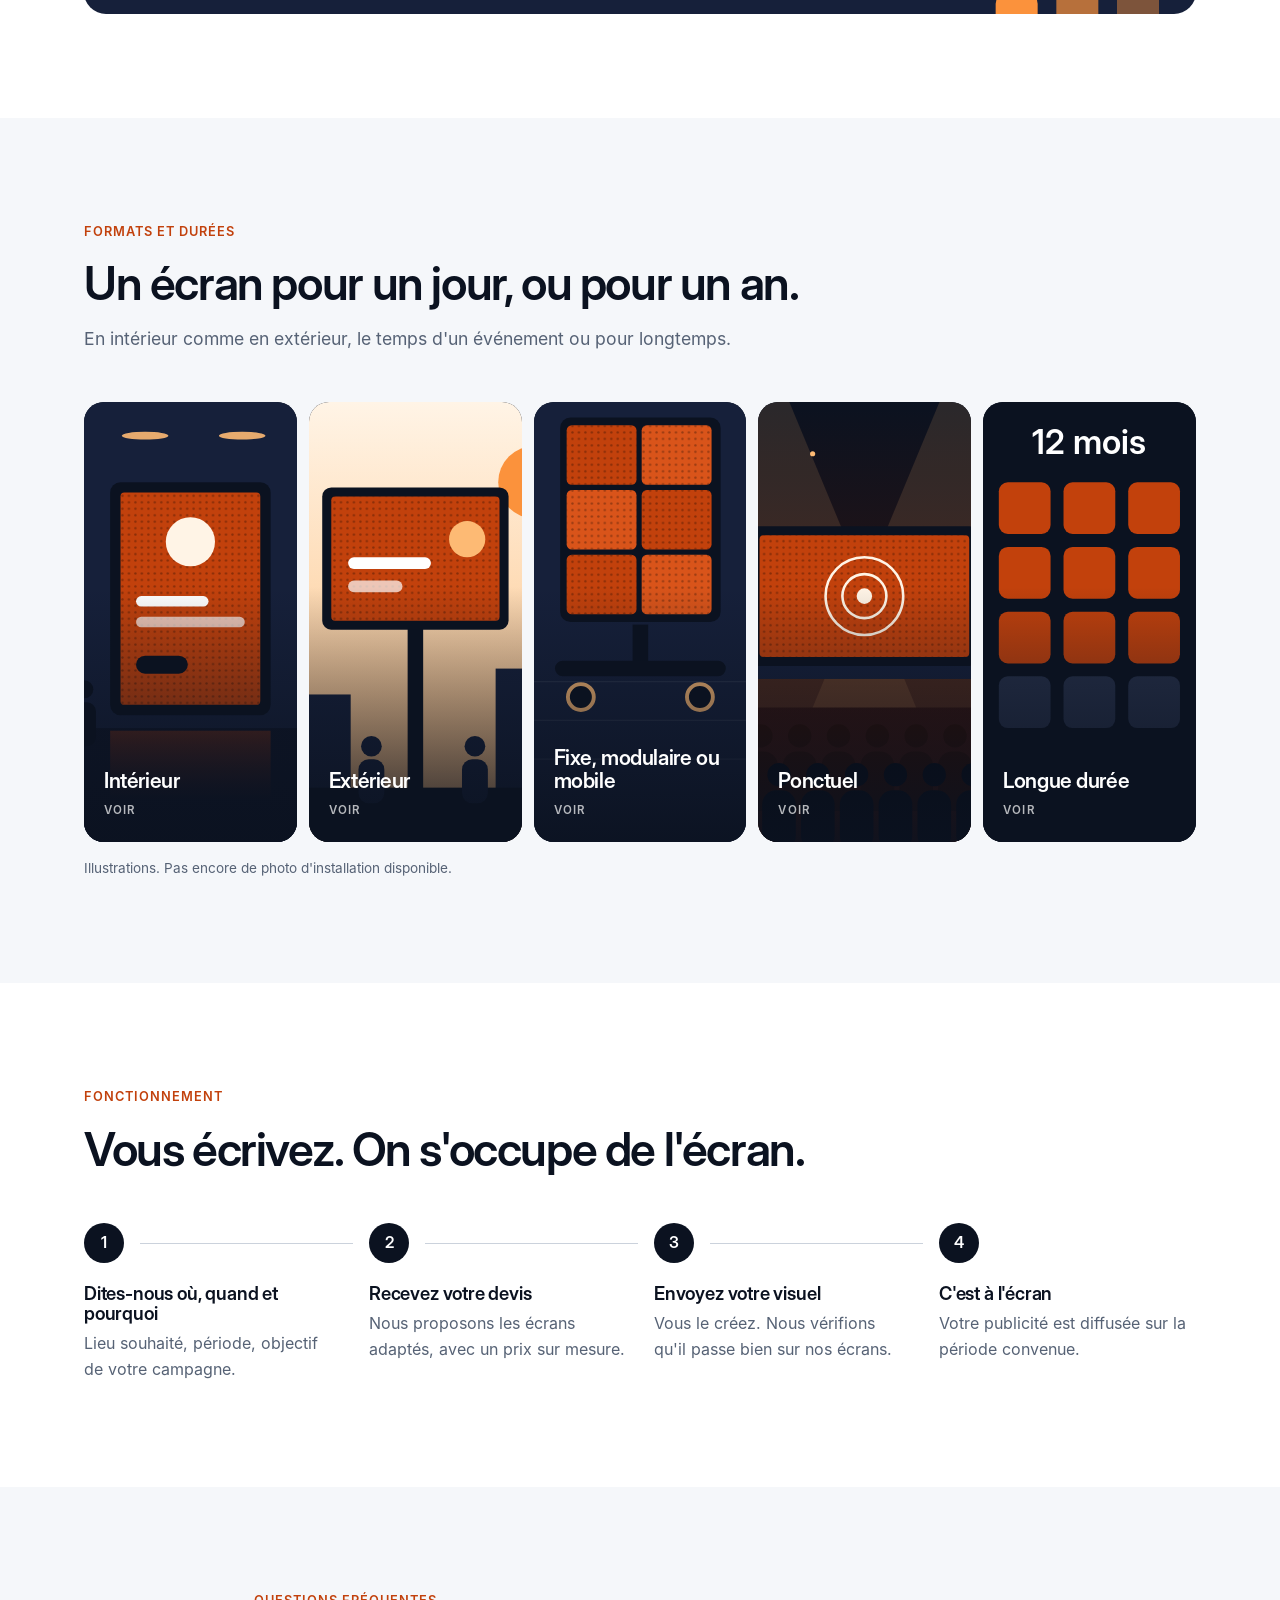
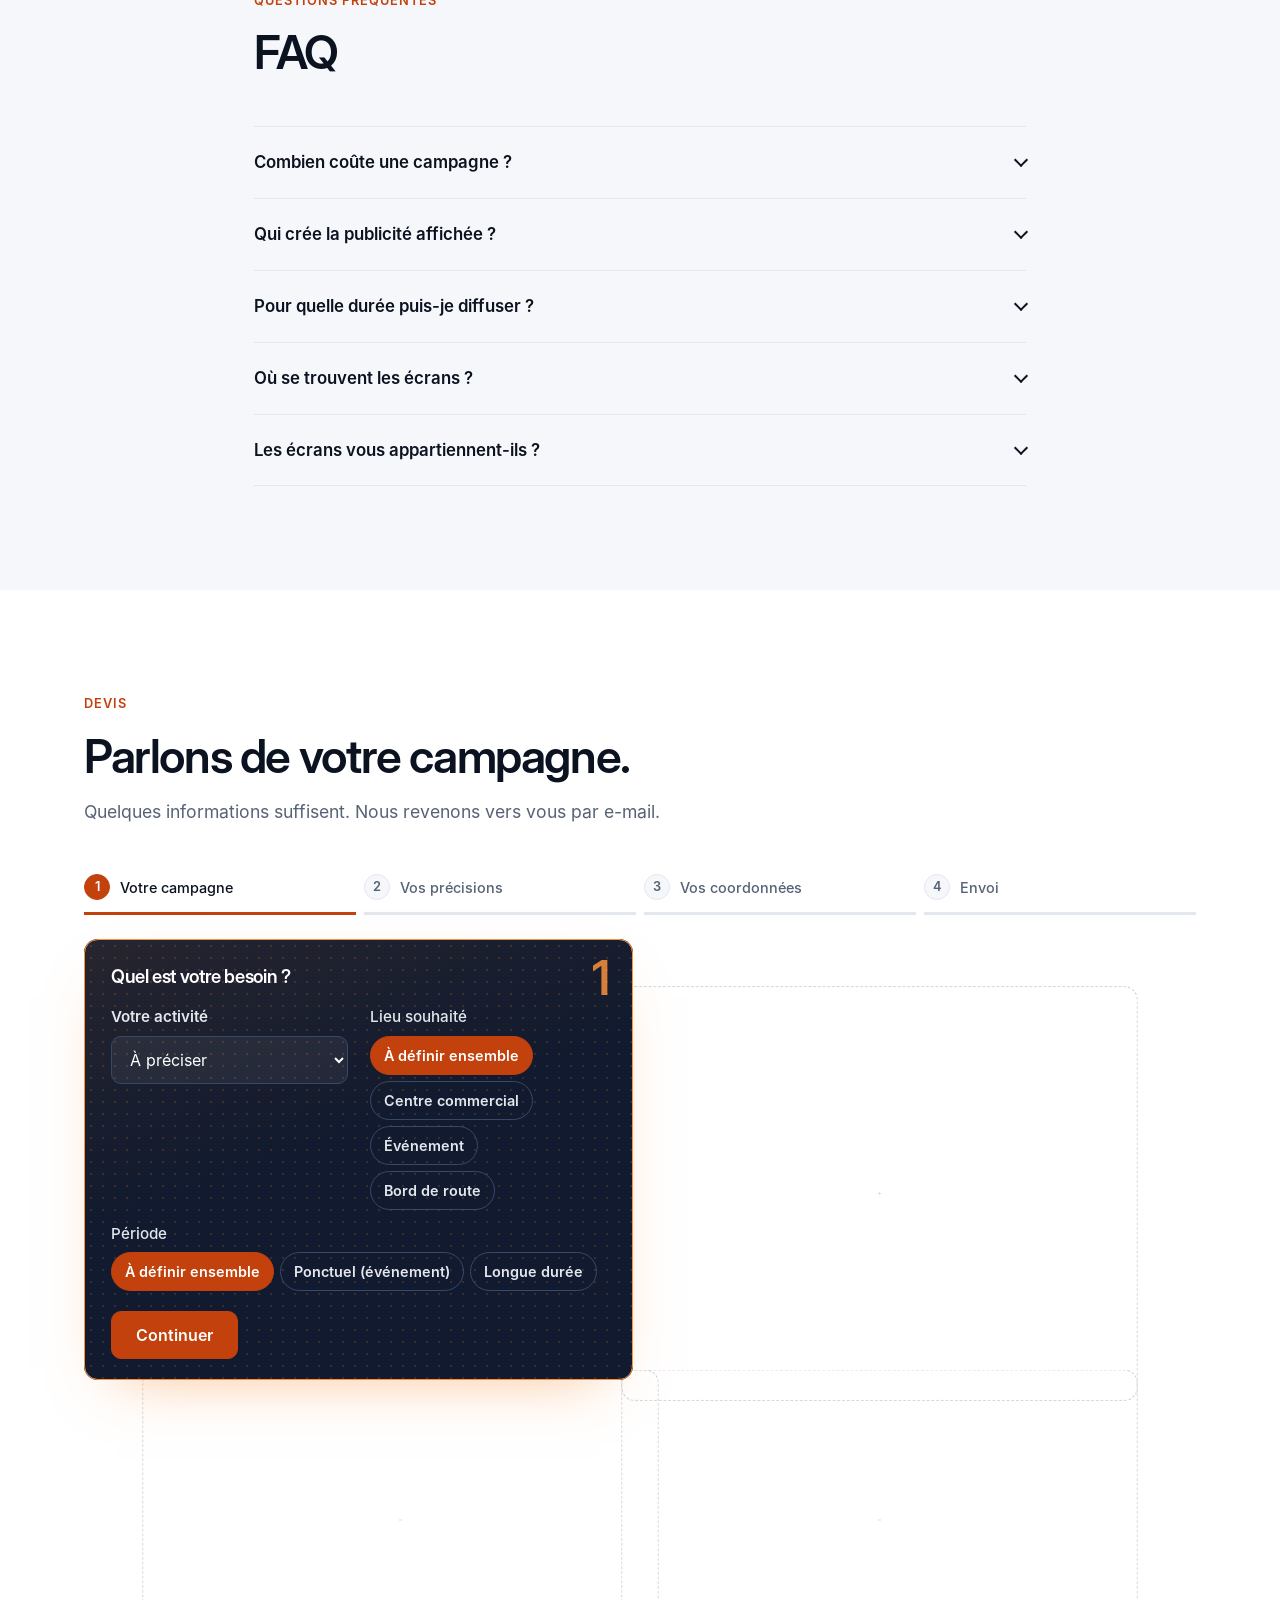
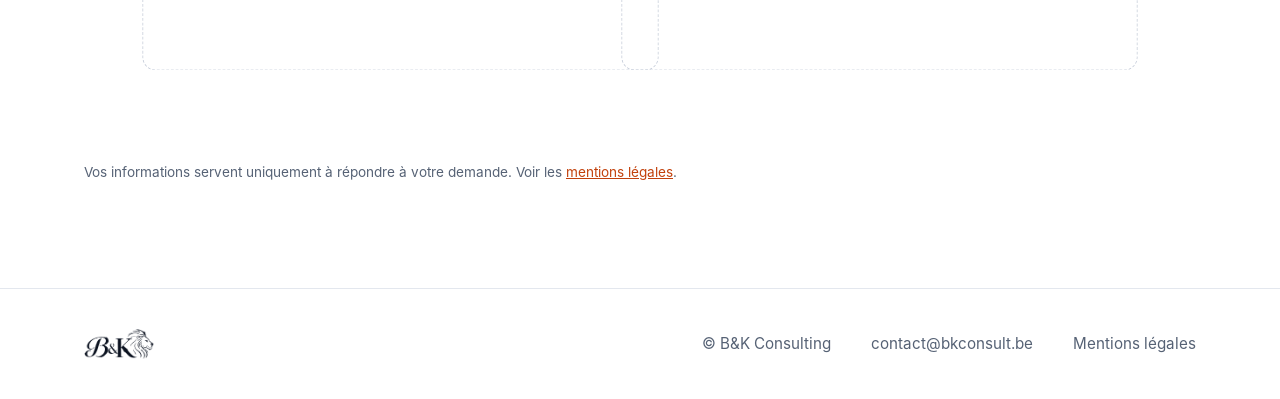
==== commit 996d0ecd: "Formulaire: envoi serveur" ====
--- a/index.html
+++ b/index.html
@@ -5,7 +5,7 @@
   <meta name="viewport" content="width=device-width, initial-scale=1">
   <title>B&amp;K Consulting — Publicité sur écrans LED en Belgique</title>
   <meta name="description" content="B&amp;K Consulting diffuse votre publicité sur ses écrans LED en Belgique : centres commerciaux, événements et bords de route. Devis sur demande.">
-  <meta name="theme-color" content="#F6F3EE">
+  <meta name="theme-color" content="#FFFFFF">
   <meta property="og:title" content="B&amp;K Consulting — Publicité sur écrans LED en Belgique">
   <meta property="og:description" content="Votre pub, là où les gens passent. Écrans LED en Belgique, en intérieur et en extérieur.">
   <meta property="og:type" content="website">
@@ -17,8 +17,8 @@
   <link rel="alternate" hreflang="en" href="https://bkconsult.be/en/">
   <link rel="alternate" hreflang="x-default" href="https://bkconsult.be/">
   <link rel="icon" href="assets/favicon.svg" type="image/svg+xml">
-  <link rel="preload" href="fonts/poppins-400.woff" as="font" type="font/woff" crossorigin>
-  <link rel="preload" href="fonts/poppins-700.woff" as="font" type="font/woff" crossorigin>
+  <link rel="preload" href="fonts/inter-400.woff" as="font" type="font/woff" crossorigin>
+  <link rel="preload" href="fonts/inter-display-600.woff" as="font" type="font/woff" crossorigin>
   <link rel="stylesheet" href="css/styles.css">
   <script>document.documentElement.classList.add('js');</script>
 </head>
@@ -108,7 +108,7 @@
         </div>
         <ul class="tiles">
 <li class="tile tile--a reveal"><a class="tile__link" href="#devis" data-profil="Événements et festivals"><svg class="tile__deco" viewBox="0 0 120 120" aria-hidden="true"><g fill="none" stroke="#fff" stroke-opacity=".5" stroke-width="1.2"><circle cx="70" cy="50" r="48"/><circle cx="70" cy="50" r="34"/><circle cx="70" cy="50" r="20"/></g><circle cx="70" cy="50" r="9" fill="#FDBA74"/></svg><span class="tile__tag">Événements et festivals</span><span class="tile__title">Une date à remplir&nbsp;?</span><span class="tile__desc">Visible sur place, le temps de votre événement.</span><span class="tile__go" aria-hidden="true">→</span></a></li>
-<li class="tile tile--b reveal"><a class="tile__link" href="#devis" data-profil="Commerces"><svg class="tile__deco" viewBox="0 0 120 120" aria-hidden="true"><rect x="38" y="22" width="66" height="66" rx="10" fill="#C2410C" transform="rotate(12 71 55)"/><text x="71" y="68" text-anchor="middle" font-family="Poppins,sans-serif" font-weight="600" font-size="40" fill="#fff" transform="rotate(12 71 55)">%</text></svg><span class="tile__tag">Commerces</span><span class="tile__title">Une promo à faire savoir&nbsp;?</span><span class="tile__desc">Au plus près de vos clients, au bon moment.</span><span class="tile__go" aria-hidden="true">→</span></a></li>
+<li class="tile tile--b reveal"><a class="tile__link" href="#devis" data-profil="Commerces"><svg class="tile__deco" viewBox="0 0 120 120" aria-hidden="true"><rect x="38" y="22" width="66" height="66" rx="10" fill="#C2410C" transform="rotate(12 71 55)"/><text x="71" y="68" text-anchor="middle" font-family="Inter Display,Inter,sans-serif" font-weight="600" font-size="40" fill="#fff" transform="rotate(12 71 55)">%</text></svg><span class="tile__tag">Commerces</span><span class="tile__title">Une promo à faire savoir&nbsp;?</span><span class="tile__desc">Au plus près de vos clients, au bon moment.</span><span class="tile__go" aria-hidden="true">→</span></a></li>
 <li class="tile tile--c reveal"><a class="tile__link" href="#devis" data-profil="Ouvertures et lancements"><svg class="tile__deco" viewBox="0 0 120 120" aria-hidden="true"><circle cx="80" cy="110" r="52" fill="#FDBA74"/><circle cx="80" cy="110" r="38" fill="#C2410C"/><circle cx="80" cy="110" r="24" fill="#0B1220"/></svg><span class="tile__tag">Ouvertures et lancements</span><span class="tile__title">Un lancement à annoncer&nbsp;?</span><span class="tile__desc">Faites-le savoir dès le premier jour.</span><span class="tile__go" aria-hidden="true">→</span></a></li>
 <li class="tile tile--d reveal"><a class="tile__link" href="#devis" data-profil="Marques et distributeurs"><svg class="tile__deco" viewBox="0 0 120 120" aria-hidden="true"><circle cx="48" cy="46" r="30" fill="#C2410C"/><circle cx="78" cy="46" r="30" fill="#0B1220" fill-opacity=".92"/><circle cx="63" cy="72" r="30" fill="#fff" fill-opacity=".9"/></svg><span class="tile__tag">Marques et distributeurs</span><span class="tile__title">Votre marque, en grand.</span><span class="tile__desc">Une présence régulière devant un large public.</span><span class="tile__go" aria-hidden="true">→</span></a></li>
 <li class="tile tile--e reveal"><a class="tile__link" href="#devis" data-profil="Recrutement"><svg class="tile__deco" viewBox="0 0 120 120" aria-hidden="true"><g fill="#FB923C" fill-opacity=".4"><circle cx="32" cy="32" r="9"/><circle cx="62" cy="32" r="9"/><circle cx="92" cy="32" r="9"/><circle cx="32" cy="62" r="9"/><circle cx="92" cy="62" r="9"/><circle cx="32" cy="92" r="9"/><circle cx="62" cy="92" r="9"/><circle cx="92" cy="92" r="9"/></g><circle cx="62" cy="62" r="12" fill="#fff"/></svg><span class="tile__tag">Recrutement</span><span class="tile__title">On recrute. Dites-le en public.</span><span class="tile__desc">Touchez des candidats là où ils passent.</span><span class="tile__go" aria-hidden="true">→</span></a></li>
@@ -130,7 +130,7 @@
 <li class="fcard"><svg class="fcard__media" viewBox="0 0 300 340" preserveAspectRatio="xMidYMid slice" aria-hidden="true"><defs><linearGradient id="skB" x1="0" y1="0" x2="0" y2="1"><stop offset="0" stop-color="#FFF4E6"/><stop offset="1" stop-color="#FDBA74"/></linearGradient><pattern id="ledB" width="5" height="5" patternUnits="userSpaceOnUse"><circle cx="2.5" cy="2.5" r=".9" fill="#000" fill-opacity=".3"/></pattern></defs><rect width="300" height="340" fill="url(#skB)"/><circle cx="242" cy="62" r="28" fill="#FB923C"/><g fill="#16203A"><rect x="0" y="196" width="52" height="144"/><rect x="58" y="226" width="42" height="114"/><rect x="212" y="206" width="48" height="134"/><rect x="266" y="176" width="40" height="164"/></g><rect x="144" y="172" width="12" height="130" fill="#0B1220"/><rect x="78" y="66" width="144" height="110" rx="7" fill="#0B1220"/><rect x="85" y="73" width="130" height="96" rx="3" fill="#C2410C"/><rect x="85" y="73" width="130" height="96" fill="url(#ledB)"/><circle cx="190" cy="106" r="14" fill="#FDBA74"/><rect x="98" y="120" width="64" height="9" rx="4.5" fill="#fff"/><rect x="98" y="138" width="42" height="9" rx="4.5" fill="#fff" fill-opacity=".7"/><rect y="298" width="300" height="42" fill="#0B1220"/><circle cx="36" cy="266" r="8" fill="#16203A"/><rect x="26" y="276" width="20" height="34" rx="8" fill="#16203A"/><circle cx="116" cy="266" r="8" fill="#16203A"/><rect x="106" y="276" width="20" height="34" rx="8" fill="#16203A"/><circle cx="196" cy="266" r="8" fill="#16203A"/><rect x="186" y="276" width="20" height="34" rx="8" fill="#16203A"/><circle cx="268" cy="266" r="8" fill="#16203A"/><rect x="258" y="276" width="20" height="34" rx="8" fill="#16203A"/></svg><div class="fcard__closed"><h3>Extérieur</h3><span class="fcard__hint" aria-hidden="true">Voir</span></div><div class="fcard__open"><h3>Extérieur</h3><p>Écrans pour sites privés, bords de route et événements en plein air, visibles en pleine lumière.</p><a class="fcard__link" href="#devis">Demander un devis <span aria-hidden="true">→</span></a></div></li>
 <li class="fcard"><svg class="fcard__media" viewBox="0 0 300 340" preserveAspectRatio="xMidYMid slice" aria-hidden="true"><defs><pattern id="ledC" width="5" height="5" patternUnits="userSpaceOnUse"><circle cx="2.5" cy="2.5" r=".9" fill="#000" fill-opacity=".3"/></pattern></defs><rect width="300" height="340" fill="#16203A"/><g transform="translate(0 -34)"><g fill="none" stroke="#fff" stroke-opacity=".08"><path d="M0 250H300M0 280H300M0 310H300"/></g><rect x="88" y="46" width="124" height="158" rx="8" fill="#0B1220"/><g class="mod" style="--dx:-60px;--dy:-40px;--k:0"><rect x="93" y="52" width="54" height="46" rx="4" fill="#C2410C"/><rect x="93" y="52" width="54" height="46" rx="4" fill="url(#ledC)"/></g><g class="mod" style="--dx:60px;--dy:-40px;--k:1"><rect x="151" y="52" width="54" height="46" rx="4" fill="#D9541A"/><rect x="151" y="52" width="54" height="46" rx="4" fill="url(#ledC)"/></g><g class="mod" style="--dx:-70px;--dy:0px;--k:2"><rect x="93" y="102" width="54" height="46" rx="4" fill="#D9541A"/><rect x="93" y="102" width="54" height="46" rx="4" fill="url(#ledC)"/></g><g class="mod" style="--dx:70px;--dy:0px;--k:3"><rect x="151" y="102" width="54" height="46" rx="4" fill="#C2410C"/><rect x="151" y="102" width="54" height="46" rx="4" fill="url(#ledC)"/></g><g class="mod" style="--dx:-60px;--dy:40px;--k:4"><rect x="93" y="152" width="54" height="46" rx="4" fill="#C2410C"/><rect x="93" y="152" width="54" height="46" rx="4" fill="url(#ledC)"/></g><g class="mod" style="--dx:60px;--dy:40px;--k:5"><rect x="151" y="152" width="54" height="46" rx="4" fill="#D9541A"/><rect x="151" y="152" width="54" height="46" rx="4" fill="url(#ledC)"/></g><rect x="144" y="206" width="12" height="30" fill="#0B1220"/><rect x="84" y="234" width="132" height="12" rx="6" fill="#0B1220"/><circle cx="104" cy="262" r="10" fill="#0B1220" stroke="#FDBA74" stroke-width="3"/><circle cx="196" cy="262" r="10" fill="#0B1220" stroke="#FDBA74" stroke-width="3"/></g></svg><div class="fcard__closed"><h3>Fixe, modulaire ou mobile</h3><span class="fcard__hint" aria-hidden="true">Voir</span></div><div class="fcard__open"><h3>Fixe, modulaire ou mobile</h3><p>Un écran fixe, des modules assemblés ou un écran sur roulettes : nous choisissons avec vous.</p><a class="fcard__link" href="#devis">Demander un devis <span aria-hidden="true">→</span></a></div></li>
 <li class="fcard"><svg class="fcard__media" viewBox="0 0 300 340" preserveAspectRatio="xMidYMid slice" aria-hidden="true"><defs><linearGradient id="bgD" x1="0" y1="0" x2="0" y2="1"><stop offset="0" stop-color="#0B1220"/><stop offset="1" stop-color="#431407"/></linearGradient><pattern id="ledD" width="5" height="5" patternUnits="userSpaceOnUse"><circle cx="2.5" cy="2.5" r=".9" fill="#000" fill-opacity=".3"/></pattern></defs><rect width="300" height="340" fill="url(#bgD)"/><polygon class="beam beam--l" points="50,0 92,0 190,236 10,236" fill="#FDBA74" fill-opacity=".13"/><polygon class="beam beam--r" points="250,0 208,0 110,236 290,236" fill="#FDBA74" fill-opacity=".13"/><circle cx="30" cy="70" r="2.0" fill="#FB923C"/><circle cx="270" cy="90" r="2.4" fill="#FDBA74"/><circle cx="60" cy="140" r="1.6" fill="#fff"/><circle cx="240" cy="40" r="1.8" fill="#fff"/><circle cx="110" cy="40" r="2.0" fill="#FDBA74"/><circle cx="200" cy="130" r="1.5" fill="#FB923C"/><circle cx="280" cy="170" r="1.6" fill="#fff"/><rect x="62" y="96" width="176" height="108" rx="7" fill="#0B1220"/><rect x="69" y="103" width="162" height="94" rx="3" fill="#C2410C"/><rect x="69" y="103" width="162" height="94" fill="url(#ledD)"/><circle cx="150" cy="150" r="30" fill="none" stroke="#FFF4E6" stroke-width="2"/><circle cx="150" cy="150" r="17" fill="none" stroke="#FFF4E6" stroke-width="2"/><circle cx="150" cy="150" r="6" fill="#FFF4E6"/><rect x="40" y="204" width="220" height="10" fill="#16203A"/><circle cx="10" cy="258" r="9" fill="#2A0E05"/><rect x="-3" y="270" width="26" height="46" rx="11" fill="#2A0E05"/><circle cx="40" cy="258" r="9" fill="#2A0E05"/><rect x="27" y="270" width="26" height="46" rx="11" fill="#2A0E05"/><circle cx="70" cy="258" r="9" fill="#2A0E05"/><rect x="57" y="270" width="26" height="46" rx="11" fill="#2A0E05"/><circle cx="100" cy="258" r="9" fill="#2A0E05"/><rect x="87" y="270" width="26" height="46" rx="11" fill="#2A0E05"/><circle cx="130" cy="258" r="9" fill="#2A0E05"/><rect x="117" y="270" width="26" height="46" rx="11" fill="#2A0E05"/><circle cx="160" cy="258" r="9" fill="#2A0E05"/><rect x="147" y="270" width="26" height="46" rx="11" fill="#2A0E05"/><circle cx="190" cy="258" r="9" fill="#2A0E05"/><rect x="177" y="270" width="26" height="46" rx="11" fill="#2A0E05"/><circle cx="220" cy="258" r="9" fill="#2A0E05"/><rect x="207" y="270" width="26" height="46" rx="11" fill="#2A0E05"/><circle cx="250" cy="258" r="9" fill="#2A0E05"/><rect x="237" y="270" width="26" height="46" rx="11" fill="#2A0E05"/><circle cx="280" cy="258" r="9" fill="#2A0E05"/><rect x="267" y="270" width="26" height="46" rx="11" fill="#2A0E05"/><circle cx="24" cy="288" r="9" fill="#050A14"/><rect x="11" y="300" width="26" height="46" rx="11" fill="#050A14"/><circle cx="54" cy="288" r="9" fill="#050A14"/><rect x="41" y="300" width="26" height="46" rx="11" fill="#050A14"/><circle cx="84" cy="288" r="9" fill="#050A14"/><rect x="71" y="300" width="26" height="46" rx="11" fill="#050A14"/><circle cx="114" cy="288" r="9" fill="#050A14"/><rect x="101" y="300" width="26" height="46" rx="11" fill="#050A14"/><circle cx="144" cy="288" r="9" fill="#050A14"/><rect x="131" y="300" width="26" height="46" rx="11" fill="#050A14"/><circle cx="174" cy="288" r="9" fill="#050A14"/><rect x="161" y="300" width="26" height="46" rx="11" fill="#050A14"/><circle cx="204" cy="288" r="9" fill="#050A14"/><rect x="191" y="300" width="26" height="46" rx="11" fill="#050A14"/><circle cx="234" cy="288" r="9" fill="#050A14"/><rect x="221" y="300" width="26" height="46" rx="11" fill="#050A14"/><circle cx="264" cy="288" r="9" fill="#050A14"/><rect x="251" y="300" width="26" height="46" rx="11" fill="#050A14"/><circle cx="294" cy="288" r="9" fill="#050A14"/><rect x="281" y="300" width="26" height="46" rx="11" fill="#050A14"/></svg><div class="fcard__closed"><h3>Ponctuel</h3><span class="fcard__hint" aria-hidden="true">Voir</span></div><div class="fcard__open"><h3>Ponctuel</h3><p>Votre campagne pendant un événement, sur des écrans installés pour l'occasion.</p><a class="fcard__link" href="#devis" data-periode="Ponctuel (événement)">Demander un devis <span aria-hidden="true">→</span></a></div></li>
-<li class="fcard"><svg class="fcard__media" viewBox="0 0 300 340" preserveAspectRatio="xMidYMid slice" aria-hidden="true"><rect width="300" height="340" fill="#0B1220"/><text x="150" y="40" text-anchor="middle" font-family="Poppins,sans-serif" font-weight="600" font-size="26" fill="#fff">12 mois</text><rect class="mo mo--on" style="--k:0" x="80" y="62" width="40" height="40" rx="7" fill="#C2410C"/><rect class="mo mo--on" style="--k:1" x="130" y="62" width="40" height="40" rx="7" fill="#C2410C"/><rect class="mo mo--on" style="--k:2" x="180" y="62" width="40" height="40" rx="7" fill="#C2410C"/><rect class="mo mo--on" style="--k:3" x="80" y="112" width="40" height="40" rx="7" fill="#C2410C"/><rect class="mo mo--on" style="--k:4" x="130" y="112" width="40" height="40" rx="7" fill="#C2410C"/><rect class="mo mo--on" style="--k:5" x="180" y="112" width="40" height="40" rx="7" fill="#C2410C"/><rect class="mo mo--on" style="--k:6" x="80" y="162" width="40" height="40" rx="7" fill="#C2410C"/><rect class="mo mo--on" style="--k:7" x="130" y="162" width="40" height="40" rx="7" fill="#C2410C"/><rect class="mo mo--on" style="--k:8" x="180" y="162" width="40" height="40" rx="7" fill="#C2410C"/><rect class="mo" style="--k:9" x="80" y="212" width="40" height="40" rx="7" fill="#263049"/><rect class="mo" style="--k:10" x="130" y="212" width="40" height="40" rx="7" fill="#263049"/><rect class="mo" style="--k:11" x="180" y="212" width="40" height="40" rx="7" fill="#263049"/></svg><div class="fcard__closed"><h3>Longue durée</h3><span class="fcard__hint" aria-hidden="true">Voir</span></div><div class="fcard__open"><h3>Longue durée</h3><p>Une présence continue, par exemple un an dans un centre commercial.</p><a class="fcard__link" href="#devis" data-periode="Longue durée">Demander un devis <span aria-hidden="true">→</span></a></div></li>
+<li class="fcard"><svg class="fcard__media" viewBox="0 0 300 340" preserveAspectRatio="xMidYMid slice" aria-hidden="true"><rect width="300" height="340" fill="#0B1220"/><text x="150" y="40" text-anchor="middle" font-family="Inter Display,Inter,sans-serif" font-weight="600" font-size="26" fill="#fff">12 mois</text><rect class="mo mo--on" style="--k:0" x="80" y="62" width="40" height="40" rx="7" fill="#C2410C"/><rect class="mo mo--on" style="--k:1" x="130" y="62" width="40" height="40" rx="7" fill="#C2410C"/><rect class="mo mo--on" style="--k:2" x="180" y="62" width="40" height="40" rx="7" fill="#C2410C"/><rect class="mo mo--on" style="--k:3" x="80" y="112" width="40" height="40" rx="7" fill="#C2410C"/><rect class="mo mo--on" style="--k:4" x="130" y="112" width="40" height="40" rx="7" fill="#C2410C"/><rect class="mo mo--on" style="--k:5" x="180" y="112" width="40" height="40" rx="7" fill="#C2410C"/><rect class="mo mo--on" style="--k:6" x="80" y="162" width="40" height="40" rx="7" fill="#C2410C"/><rect class="mo mo--on" style="--k:7" x="130" y="162" width="40" height="40" rx="7" fill="#C2410C"/><rect class="mo mo--on" style="--k:8" x="180" y="162" width="40" height="40" rx="7" fill="#C2410C"/><rect class="mo" style="--k:9" x="80" y="212" width="40" height="40" rx="7" fill="#263049"/><rect class="mo" style="--k:10" x="130" y="212" width="40" height="40" rx="7" fill="#263049"/><rect class="mo" style="--k:11" x="180" y="212" width="40" height="40" rx="7" fill="#263049"/></svg><div class="fcard__closed"><h3>Longue durée</h3><span class="fcard__hint" aria-hidden="true">Voir</span></div><div class="fcard__open"><h3>Longue durée</h3><p>Une présence continue, par exemple un an dans un centre commercial.</p><a class="fcard__link" href="#devis" data-periode="Longue durée">Demander un devis <span aria-hidden="true">→</span></a></div></li>
         </ul>
         <p class="formats__note">Illustrations. Pas encore de photo d'installation disponible.</p>
       </div>
@@ -168,78 +168,96 @@
     </section>
 
     <section class="section" id="devis" aria-labelledby="t-devis">
-      <div class="container container--narrow">
+      <div class="container">
         <div class="section__head">
           <p class="kicker">Devis</p>
           <h2 id="t-devis">Parlons de votre campagne.</h2>
           <p class="section__lead">Quelques informations suffisent. Nous revenons vers vous par e-mail.</p>
         </div>
         <form class="form" id="contact-form" novalidate>
-          <ol class="qprog" aria-label="Étapes du devis"><li aria-current="step"><span class="qprog__n">1</span><span class="qprog__t">Votre campagne</span></li><li><span class="qprog__n">2</span><span class="qprog__t">Vos précisions</span></li><li><span class="qprog__n">3</span><span class="qprog__t">Vos coordonnées</span></li></ol>
-
-          <fieldset class="qstep" data-step="1">
-            <legend class="qstep__h" tabindex="-1">Quel est votre besoin ?</legend>
-            <div class="field">
-              <label for="f-profil">Votre activité</label>
-              <select id="f-profil" name="profil"><option value="">À préciser</option><option>Événements et festivals</option><option>Commerces</option><option>Ouvertures et lancements</option><option>Marques et distributeurs</option><option>Recrutement</option><option>Associations et institutions</option><option>Services et professions libérales</option></select>
+          <ol class="qprog" aria-label="Étapes du devis"><li aria-current="step"><span class="qprog__n">1</span><span class="qprog__t">Votre campagne</span></li><li><span class="qprog__n">2</span><span class="qprog__t">Vos précisions</span></li><li><span class="qprog__n">3</span><span class="qprog__t">Vos coordonnées</span></li><li><span class="qprog__n">4</span><span class="qprog__t">Envoi</span></li></ol>
+          <div class="hp" aria-hidden="true"><label>Website <input type="text" name="website" tabindex="-1" autocomplete="off"></label></div>
+
+          <div class="giant" id="giant">
+            <div class="giant__grid">
+              <fieldset class="qstep qpanel" data-step="1">
+                <span class="qpanel__n" aria-hidden="true">1</span>
+                <legend class="qstep__h" tabindex="-1">Quel est votre besoin ?</legend>
+                <div class="field">
+                  <label for="f-profil">Votre activité</label>
+                  <select id="f-profil" name="profil"><option value="">À préciser</option><option>Événements et festivals</option><option>Commerces</option><option>Ouvertures et lancements</option><option>Marques et distributeurs</option><option>Recrutement</option><option>Associations et institutions</option><option>Services et professions libérales</option></select>
+                </div>
+                <div class="field" role="radiogroup" aria-labelledby="l-lieu">
+                  <span class="label" id="l-lieu">Lieu souhaité</span>
+                  <div class="chips"><label class="chip"><input type="radio" name="lieu" value="" checked><span>À définir ensemble</span></label><label class="chip"><input type="radio" name="lieu" value="Centre commercial"><span>Centre commercial</span></label><label class="chip"><input type="radio" name="lieu" value="Événement"><span>Événement</span></label><label class="chip"><input type="radio" name="lieu" value="Bord de route"><span>Bord de route</span></label></div>
+                </div>
+                <div class="field" role="radiogroup" aria-labelledby="l-periode">
+                  <span class="label" id="l-periode">Période</span>
+                  <div class="chips"><label class="chip"><input type="radio" name="periode" value="" checked><span>À définir ensemble</span></label><label class="chip"><input type="radio" name="periode" value="Ponctuel (événement)"><span>Ponctuel (événement)</span></label><label class="chip"><input type="radio" name="periode" value="Longue durée"><span>Longue durée</span></label></div>
+                </div>
+                <div class="qpanel__actions"><button class="btn qnext" type="button">Continuer</button></div>
+              </fieldset>
+
+              <fieldset class="qstep qpanel" data-step="2">
+                <span class="qpanel__n" aria-hidden="true">2</span>
+                <legend class="qstep__h" tabindex="-1">Où et quand ?</legend>
+                <div class="form__row">
+                  <div class="field">
+                    <label for="f-zone">Ville ou zone</label>
+                    <input id="f-zone" name="zone" type="text" autocomplete="address-level2">
+                  </div>
+                  <div class="field">
+                    <label for="f-debut">Début souhaité</label>
+                    <input id="f-debut" name="debut" type="month">
+                  </div>
+                </div>
+                <div class="field">
+                  <label for="f-message">Message <span class="opt">(facultatif)</span></label>
+                  <textarea id="f-message" name="message" rows="4"></textarea>
+                </div>
+                <div class="qpanel__actions"><button class="btn btn--ghost qback" type="button">Retour</button><button class="btn qnext" type="button">Continuer</button></div>
+              </fieldset>
+
+              <fieldset class="qstep qpanel" data-step="3">
+                <span class="qpanel__n" aria-hidden="true">3</span>
+                <legend class="qstep__h" tabindex="-1">Comment vous joindre ?</legend>
+                <div class="field">
+                  <label for="f-nom">Nom <span aria-hidden="true">*</span></label>
+                  <input id="f-nom" name="nom" type="text" autocomplete="name" required>
+                </div>
+                <div class="field">
+                  <label for="f-email">E-mail <span aria-hidden="true">*</span></label>
+                  <input id="f-email" name="email" type="email" autocomplete="email" required>
+                </div>
+                <div class="field">
+                  <label for="f-entreprise">Entreprise</label>
+                  <input id="f-entreprise" name="entreprise" type="text" autocomplete="organization">
+                </div>
+                <div class="qpanel__actions"><button class="btn btn--ghost qback" type="button">Retour</button><button class="btn qnext" type="button">Continuer</button></div>
+              </fieldset>
+
+              <fieldset class="qstep qpanel" data-step="4">
+                <span class="qpanel__n" aria-hidden="true">4</span>
+                <legend class="qstep__h" tabindex="-1">Vérifiez et envoyez</legend>
+                <div class="recap" aria-live="polite">
+                  <p class="recap__h">Récapitulatif</p>
+                  <dl class="recap__list"></dl>
+                </div>
+                <div class="qpanel__actions"><button class="btn btn--ghost qback" type="button">Retour</button><button class="btn qsend" type="submit">Envoyer ma demande</button></div>
+              </fieldset>
             </div>
-            <div class="field" role="radiogroup" aria-labelledby="l-lieu">
-              <span class="label" id="l-lieu">Lieu souhaité</span>
-              <div class="chips"><label class="chip"><input type="radio" name="lieu" value="" checked><span>À définir ensemble</span></label><label class="chip"><input type="radio" name="lieu" value="Centre commercial"><span>Centre commercial</span></label><label class="chip"><input type="radio" name="lieu" value="Événement"><span>Événement</span></label><label class="chip"><input type="radio" name="lieu" value="Bord de route"><span>Bord de route</span></label></div>
+            <div class="giant__led" aria-hidden="true">
+              <canvas class="giant__canvas" data-ads="Votre pub ici|B&amp;K|Parlons-en"></canvas>
+              <p class="giant__msg" data-sending="Envoi de votre demande…" data-done="Votre demande est envoyée." data-fail="L'envoi n'a pas abouti.">Envoi de votre demande…</p>
             </div>
-            <div class="field" role="radiogroup" aria-labelledby="l-periode">
-              <span class="label" id="l-periode">Période</span>
-              <div class="chips"><label class="chip"><input type="radio" name="periode" value="" checked><span>À définir ensemble</span></label><label class="chip"><input type="radio" name="periode" value="Ponctuel (événement)"><span>Ponctuel (événement)</span></label><label class="chip"><input type="radio" name="periode" value="Longue durée"><span>Longue durée</span></label></div>
-            </div>
-          </fieldset>
-
-          <fieldset class="qstep" data-step="2">
-            <legend class="qstep__h" tabindex="-1">Où et quand ?</legend>
-            <div class="form__row">
-              <div class="field">
-                <label for="f-zone">Ville ou zone</label>
-                <input id="f-zone" name="zone" type="text" autocomplete="address-level2">
-              </div>
-              <div class="field">
-                <label for="f-debut">Début souhaité</label>
-                <input id="f-debut" name="debut" type="month">
-              </div>
-            </div>
-            <div class="field">
-              <label for="f-message">Message <span class="opt">(facultatif)</span></label>
-              <textarea id="f-message" name="message" rows="4"></textarea>
-            </div>
-          </fieldset>
-
-          <fieldset class="qstep" data-step="3">
-            <legend class="qstep__h" tabindex="-1">Comment vous joindre ?</legend>
-            <div class="form__row">
-              <div class="field">
-                <label for="f-nom">Nom <span aria-hidden="true">*</span></label>
-                <input id="f-nom" name="nom" type="text" autocomplete="name" required>
-              </div>
-              <div class="field">
-                <label for="f-email">E-mail <span aria-hidden="true">*</span></label>
-                <input id="f-email" name="email" type="email" autocomplete="email" required>
-              </div>
-            </div>
-            <div class="field">
-              <label for="f-entreprise">Entreprise</label>
-              <input id="f-entreprise" name="entreprise" type="text" autocomplete="organization">
-            </div>
-            <div class="recap" aria-live="polite">
-              <p class="recap__h">Récapitulatif</p>
-              <dl class="recap__list"></dl>
-            </div>
-          </fieldset>
-
-          <div class="form__foot">
-            <button class="btn btn--ghost qback" type="button" hidden>Retour</button>
-            <button class="btn qnext" type="button" hidden>Continuer</button>
-            <button class="btn qsend" type="submit">Envoyer ma demande</button>
-            <p class="form__status" role="status" aria-live="polite"></p>
-          </div>
-          <p class="form__legal">Ce formulaire ouvre votre messagerie avec un message prérempli à destination de contact@bkconsult.be. Voir les <a href='mentions-legales.html'>mentions légales</a>.</p>
+          </div>
+
+          <div class="giant__after" hidden>
+            <button class="btn giant__again" type="button">Réessayer</button>
+            <a class="btn btn--ghost giant__mail" href="mailto:contact@bkconsult.be">Nous écrire par e-mail</a>
+          </div>
+          <p class="form__status" role="status" aria-live="polite"></p>
+          <p class="form__legal">Vos informations servent uniquement à répondre à votre demande. Voir les <a href='mentions-legales.html'>mentions légales</a>.</p>
         </form>
       </div>
     </section>
@@ -254,7 +272,7 @@
     </div>
   </footer>
 
-  <script type="application/json" id="i18n">{"zone": "Ville ou zone", "start": "Début souhaité", "step": "Étape {n} sur 3", "subject": "Demande de devis — ", "name": "Nom", "email": "E-mail", "company": "Entreprise", "profil": "Activité", "place": "Lieu souhaité", "period": "Période", "tbd": "à définir", "tbd2": "à préciser", "err_name": "Indiquez votre nom.", "err_email": "Indiquez une adresse e-mail valide.", "ok": "Votre messagerie va s'ouvrir avec le message prérempli.", "pause": "Mettre l'animation en pause", "play": "Relancer l'animation", "axes": "Axes : ", "cta_city": "Demander un devis pour {city}", "hint": "Touchez une ville pour voir ses axes.", "cap_prefix": "Exemples : ", "types": ["Centres commerciaux", "Événements", "Axes stratégiques"]}</script>
+  <script type="application/json" id="i18n">{"zone": "Ville ou zone", "start": "Début souhaité", "step": "Étape {n} sur 4", "subject": "Demande de devis — ", "name": "Nom", "email": "E-mail", "company": "Entreprise", "profil": "Activité", "place": "Lieu souhaité", "period": "Période", "tbd": "à définir", "tbd2": "à préciser", "err_name": "Indiquez votre nom.", "err_email": "Indiquez une adresse e-mail valide.", "ok": "Votre demande a bien été envoyée.", "pause": "Mettre l'animation en pause", "play": "Relancer l'animation", "axes": "Axes : ", "cta_city": "Demander un devis pour {city}", "hint": "Touchez une ville pour voir ses axes.", "err_send": "L'envoi n'a pas abouti. Réessayez ou écrivez-nous par e-mail.", "cap_prefix": "Exemples : ", "types": ["Centres commerciaux", "Événements", "Axes stratégiques"]}</script>
   <script src="js/main.js" defer></script>
 </body>
 </html>
--- a/css/styles.css
+++ b/css/styles.css
@@ -1,25 +1,27 @@
-@font-face{font-family:"Poppins";font-weight:400;font-style:normal;font-display:swap;src:url("../fonts/poppins-400.woff") format("woff")}
-@font-face{font-family:"Poppins";font-weight:500 600;font-style:normal;font-display:swap;src:url("../fonts/poppins-500.woff") format("woff")}
-@font-face{font-family:"Poppins";font-weight:700;font-style:normal;font-display:swap;src:url("../fonts/poppins-700.woff") format("woff")}
+@font-face{font-family:"Inter";font-weight:400;font-style:normal;font-display:swap;src:url("../fonts/inter-400.woff") format("woff")}
+@font-face{font-family:"Inter";font-weight:500;font-style:normal;font-display:swap;src:url("../fonts/inter-500.woff") format("woff")}
+@font-face{font-family:"Inter";font-weight:600;font-style:normal;font-display:swap;src:url("../fonts/inter-600.woff") format("woff")}
+@font-face{font-family:"Inter Display";font-weight:600;font-style:normal;font-display:swap;src:url("../fonts/inter-display-600.woff") format("woff")}
+@font-face{font-family:"Lora";font-weight:500;font-style:italic;font-display:swap;src:url("../fonts/lora-italic-500.woff") format("woff")}
 
 :root{
-  --ink:#14110F;
-  --ink-2:#1C1814;
-  --ink-3:#26201B;
-  --muted:#5C554D;
-  --line:#D6CFC4;
-  --bg:#F6F3EE;
-  --surface:#FFFFFF;
+  --ink:#0B1220;
+  --ink-2:#111A2E;
+  --ink-3:#16203A;
+  --muted:#566275;
+  --line:#E3E7EE;
+  --bg:#FFFFFF;
+  --surface:#F5F7FA;
   --accent:#C2410C;
   --accent-hover:#9A3412;
   --accent-rgb:194,65,12;
   --led:#FB923C;
   --sun:#FDBA74;
-  --cream:#F6F3EE;
+  --cream:#FFF4E6;
   --deep:#431407;
-  --radius:2px;
-  --font-body:"Poppins",system-ui,-apple-system,"Segoe UI",Roboto,Arial,sans-serif;
-  --font-head:"Poppins",system-ui,-apple-system,"Segoe UI",Roboto,Arial,sans-serif;
+  --radius:14px;
+  --font-body:"Inter",system-ui,-apple-system,"Segoe UI",Roboto,Arial,sans-serif;
+  --font-head:"Inter Display","Inter",system-ui,-apple-system,"Segoe UI",Roboto,Arial,sans-serif;
   --font-serif:"Lora",Georgia,"Times New Roman",serif;
   --header-h:72px;
 }
@@ -43,7 +45,7 @@
 .skip{position:absolute;left:16px;top:-80px;z-index:100;background:var(--ink);color:#fff;padding:10px 16px;border-radius:8px;text-decoration:none;transition:top .2s}
 .skip:focus{top:12px}
 
-.site-header{position:sticky;top:0;z-index:50;background:rgba(246,243,238,.94);backdrop-filter:saturate(1.4) blur(10px);-webkit-backdrop-filter:saturate(1.4) blur(10px);border-bottom:1px solid transparent;transition:transform .35s ease,border-color .25s ease}
+.site-header{position:sticky;top:0;z-index:50;background:rgba(255,255,255,.92);backdrop-filter:saturate(1.4) blur(10px);-webkit-backdrop-filter:saturate(1.4) blur(10px);border-bottom:1px solid transparent;transition:transform .35s ease,border-color .25s ease}
 .site-header.is-scrolled{border-bottom-color:var(--line)}
 .site-header.is-hidden{transform:translateY(-100%)}
 .site-header__inner{display:flex;align-items:center;justify-content:space-between;min-height:var(--header-h);gap:24px}
@@ -85,7 +87,7 @@
 .slide{position:absolute;inset:0;opacity:0;visibility:hidden;transition:opacity .6s ease,visibility 0s linear .6s}
 .slide.is-active{opacity:1;visibility:visible;transition:opacity .6s ease,visibility 0s}
 .slide__svg{display:block;width:100%;height:100%}
-.slide__label{position:absolute;left:14px;top:14px;display:inline-flex;align-items:center;gap:8px;padding:6px 12px;border-radius:999px;background:rgba(255,255,255,.94);color:var(--ink);font-size:.78rem;font-weight:600;line-height:1.2;box-shadow:0 4px 14px -6px rgba(20,17,15,.4)}
+.slide__label{position:absolute;left:14px;top:14px;display:inline-flex;align-items:center;gap:8px;padding:6px 12px;border-radius:999px;background:rgba(255,255,255,.94);color:var(--ink);font-size:.78rem;font-weight:600;line-height:1.2;box-shadow:0 4px 14px -6px rgba(11,18,32,.4)}
 .slide__label::before{content:"";width:8px;height:8px;border-radius:50%;background:var(--accent)}
 .sv-t{font-family:var(--font-head);font-weight:600;letter-spacing:-.03em}
 .sv-tag{font-family:var(--font-body);font-weight:600}
@@ -182,7 +184,7 @@
 .tile--a .tile__title{font-size:clamp(2rem,4vw,3.5rem)}
 .tile__desc{font-size:.95rem;opacity:.9;max-width:24em}
 .tile__go{position:absolute;right:22px;bottom:22px;display:grid;place-items:center;width:46px;height:46px;border-radius:50%;background:rgba(255,255,255,.18);font-size:1.25rem;transition:transform .3s,background .3s,color .3s}
-.tile--c .tile__go,.tile--d .tile__go,.tile--f .tile__go{background:rgba(20,17,15,.1)}
+.tile--c .tile__go,.tile--d .tile__go,.tile--f .tile__go{background:rgba(11,18,32,.1)}
 .tile__link:hover .tile__deco{transform:scale(1.07) rotate(-5deg)}
 .tile__link:hover .tile__go{transform:rotate(-45deg);background:var(--ink);color:#fff}
 .tile--a .tile__link:hover .tile__go,.tile--b .tile__link:hover .tile__go,.tile--e .tile__link:hover .tile__go,.tile--g .tile__link:hover .tile__go{background:#fff;color:var(--ink)}
@@ -191,9 +193,9 @@
 .fcard{position:relative;flex:1 1 0;min-height:440px;overflow:hidden;border-radius:20px;background:var(--ink);color:#fff;transition:flex .7s cubic-bezier(.4,0,.2,1),opacity .5s cubic-bezier(.4,0,.2,1)}
 .fcard h3{color:#fff;font-size:1.3rem;letter-spacing:-.02em}
 .fcard__media{position:absolute;inset:0;width:100%;height:100%;object-fit:cover;display:block}
-.fcard__closed{position:absolute;inset:0;display:flex;flex-direction:column;justify-content:flex-end;gap:8px;padding:22px 20px;background:linear-gradient(to top,rgba(20,17,15,.9),rgba(20,17,15,0) 58%);transition:opacity .3s}
+.fcard__closed{position:absolute;inset:0;display:flex;flex-direction:column;justify-content:flex-end;gap:8px;padding:22px 20px;background:linear-gradient(to top,rgba(11,18,32,.9),rgba(11,18,32,0) 58%);transition:opacity .3s}
 .fcard__hint{font-size:.72rem;font-weight:600;letter-spacing:.1em;text-transform:uppercase;opacity:.7}
-.fcard__open{position:absolute;inset:0;display:flex;flex-direction:column;justify-content:flex-end;gap:12px;width:100%;min-width:420px;padding:28px;background:linear-gradient(to top,rgba(20,17,15,.94),rgba(20,17,15,.1) 72%);opacity:0;pointer-events:none;transition:opacity .15s}
+.fcard__open{position:absolute;inset:0;display:flex;flex-direction:column;justify-content:flex-end;gap:12px;width:100%;min-width:420px;padding:28px;background:linear-gradient(to top,rgba(11,18,32,.94),rgba(11,18,32,.1) 72%);opacity:0;pointer-events:none;transition:opacity .15s}
 .fcard__open h3{font-size:1.5rem}
 .fcard__open p{opacity:.9;line-height:1.55;max-width:26em}
 .fcard__link{display:inline-flex;align-items:center;gap:8px;align-self:flex-start;padding-bottom:2px;font-weight:600;color:#fff;text-decoration:none;border-bottom:1px solid rgba(255,255,255,.55)}
@@ -236,7 +238,7 @@
 .field{display:grid;gap:8px}
 label{font-weight:600;font-size:.95rem}
 .opt{font-weight:400;color:var(--muted)}
-input,select,textarea{width:100%;font:inherit;color:var(--ink);background:#fff;border:1px solid #BDB5A8;border-radius:2px;padding:12px 14px;min-height:48px;transition:border-color .2s,box-shadow .2s}
+input,select,textarea{width:100%;font:inherit;color:var(--ink);background:var(--bg);border:1px solid #C3CCD9;border-radius:10px;padding:12px 14px;min-height:48px;transition:border-color .2s,box-shadow .2s}
 textarea{resize:vertical;min-height:112px}
 input:hover,select:hover,textarea:hover{border-color:#8D99AC}
 input:focus,select:focus,textarea:focus{outline:none;border-color:var(--accent);box-shadow:0 0 0 3px rgba(var(--accent-rgb),.2)}
@@ -293,54 +295,7 @@
 .js .tiles .reveal:nth-child(6){transition-delay:.35s}
 .js .tiles .reveal:nth-child(7){transition-delay:.42s}
 
-/* Direction éditoriale : papier, encre, brique ; angles droits ; points conservés */
-h1,h2,h3,.sv-t,.type__title,.tile__title,.qstep__h{font-weight:700}
 h1,h2{text-wrap:balance}
-.kicker{display:none}
-.hero h1{font-size:clamp(2.2rem,3.9vw,4.4rem);letter-spacing:-.02em;line-height:1.06}
-.hero h1 em{font-family:inherit;font-style:normal;font-weight:700;color:var(--accent);letter-spacing:inherit;font-size:1em}
-.places h2,.section h2{letter-spacing:-.02em}
-.section__lead:empty{display:none}
-.btn{border-radius:2px;font-weight:500}
-.btn--ghost{border-color:#BDB5A8}
-.btn--ghost:hover{border-color:var(--ink)}
-.nav-toggle{border-radius:2px}
-.lang,.lang a{border-radius:2px}
-.tv__stage{border-radius:2px;box-shadow:none;border-color:var(--line)}
-.slide__label{border-radius:2px;background:#fff;box-shadow:none;font-weight:500}
-.slide__label::before{border-radius:0}
-.tv__dots button::before{background:#BDB5A8}
-.tv__dots button:hover::before{background:var(--muted)}
-.tv__pause{border-radius:2px;border-color:#BDB5A8}
-.places::before{background:radial-gradient(60% 70% at 85% 40%,rgba(var(--accent-rgb),.18),transparent 70%)}
-.places__lead,.map__cap{color:#BDB5A8}
-.type{border-radius:2px;border-color:#3A322B}
-.type:hover{border-color:#5C554D}
-.type__n{font-weight:500;letter-spacing:.05em}
-.map__badge{border-radius:2px;border-color:#3A322B;color:#BDB5A8;font-weight:500;letter-spacing:.04em;text-transform:none}
-.road__tag rect{rx:2px}
-.tile{border-radius:2px}
-.tile--a{background:var(--accent);color:#fff}
-.tile--b{background:var(--ink);color:#fff}
-.tile--c,.tile--d,.tile--f{background:#fff;border:1px solid var(--line);color:var(--ink)}
-.tile--e{background:var(--ink-2);color:#fff}
-.tile--g{background:var(--ink);color:#fff}
-.tile--e .tile__link:focus-visible{outline-color:#fff}
-.tile__tag{font-weight:500;letter-spacing:.04em;text-transform:none}
-.tile__go{border-radius:2px}
-.tile--c .tile__go,.tile--d .tile__go,.tile--f .tile__go{background:rgba(20,17,15,.08)}
-.fcard{border-radius:2px}
-.fcard__hint{font-weight:500;letter-spacing:.04em;text-transform:none}
-.steps__n{width:auto;height:auto;border-radius:0;background:none;color:var(--accent);font-size:3rem;line-height:1;margin-bottom:14px}
-.steps li:not(:last-child)::after{display:none}
-.steps li{border-top:1px solid var(--line);padding-top:20px}
-.qprog__n{border-radius:2px}
-.chip span{border-radius:2px;border-color:#BDB5A8}
-.recap{border-radius:2px}
-.faq summary{font-weight:500}
-.todo{border-radius:2px}
-@media (max-width:640px){.tv__stage{border-radius:2px}}
-
 /* Carte interactive */
 .map__svg{touch-action:pan-y}
 .pin{cursor:pointer;opacity:1}
@@ -428,3 +383,82 @@
   .js .reveal{opacity:1;transform:none}
   .site-header.is-hidden{transform:none}
 }
+
+/* Devis : écran géant modulaire */
+.giant{position:relative;width:100%;margin-inline:auto;border-radius:var(--radius);transform-origin:center}
+.giant__grid{display:grid;grid-template-columns:repeat(2,minmax(0,1fr));gap:14px;border-radius:var(--radius);transition:gap .6s ease}
+.qpanel{position:relative;overflow:hidden;min-width:0;display:grid;grid-template-columns:1fr 1fr;align-content:start;column-gap:22px;row-gap:12px;min-height:320px;padding:22px 26px 20px;border:1px solid #263049;border-radius:var(--radius);background-color:var(--ink-2);background-image:radial-gradient(rgba(251,146,60,.14) 1.2px,transparent 1.6px);background-size:12px 12px;color:#fff;transition:transform .8s cubic-bezier(.3,1.4,.5,1),opacity .5s,border-color .4s,box-shadow .4s,border-radius .6s}
+.qpanel:nth-child(1){--dx:42px;--dy:34px}
+.qpanel:nth-child(2){--dx:-42px;--dy:34px}
+.qpanel:nth-child(3){--dx:42px;--dy:-34px}
+.qpanel:nth-child(4){--dx:-42px;--dy:-34px}
+.qpanel__n{position:absolute;top:18px;right:24px;font-family:var(--font-head);font-weight:600;font-size:3.4rem;line-height:1;color:var(--led);opacity:.9}
+.qpanel .qstep__h{color:#fff;padding-right:56px}
+.qpanel .field label,.qpanel .label{color:#E3E7EE}
+.qpanel .opt{color:#A9B4C6}
+.qpanel input,.qpanel select,.qpanel textarea{background:rgba(255,255,255,.06);border-color:#3A4868;color:#fff}
+.qpanel input:hover,.qpanel select:hover,.qpanel textarea:hover{border-color:#6B7B99}
+.qpanel input:focus,.qpanel select:focus,.qpanel textarea:focus{border-color:var(--led);box-shadow:0 0 0 3px rgba(251,146,60,.25)}
+.qpanel input[aria-invalid="true"]{border-color:#F97066}
+.qpanel select option{color:#0B1220}
+.qpanel input[type="month"]{color-scheme:dark}
+.qpanel .chip span{background:transparent;border-color:#3A4868;color:#E3E7EE}
+.qpanel .chip:hover span{border-color:#6B7B99}
+.qpanel .chip input:checked+span{background:var(--accent);border-color:var(--accent);color:#fff}
+.qpanel .chip input:focus-visible+span{outline-color:var(--led)}
+.qpanel .recap{background:rgba(255,255,255,.05);border-color:#263049}
+.qpanel .recap__list dt{color:#A9B4C6}
+.qpanel .btn--ghost{color:#fff;border-color:#3A4868}
+.qpanel .btn--ghost:hover{background:rgba(255,255,255,.08);border-color:#6B7B99}
+.qpanel__actions{display:flex;gap:12px;margin-top:auto;padding-top:8px}
+.qpanel.is-current{border-color:var(--led);box-shadow:0 24px 60px -34px rgba(251,146,60,.7)}
+.js .qpanel:not(.is-docked){transform:translate(var(--dx),var(--dy)) scale(.94);border-style:dashed;border-color:#C5CCD9;background-color:transparent;background-image:radial-gradient(rgba(11,18,32,.14) 1.2px,transparent 1.6px);pointer-events:none;z-index:0}
+.js .qpanel:not(.is-docked)>*{opacity:0}
+.qpanel>*{transition:opacity .4s .25s}
+.qpanel.is-docked{z-index:1}
+.qpanel .qstep__h{float:left;width:100%;margin:0;padding-top:0}
+.qpanel .qstep__h+*{clear:both}
+.js .qpanel:not(.is-current) .qpanel__actions{display:none}
+html:not(.js) .qnext,html:not(.js) .qback{display:none}
+.giant.is-sending .giant__grid{gap:0;overflow:hidden}
+.giant.is-sending .qpanel{border-radius:0;border-color:transparent;box-shadow:none}
+.giant.is-sending .qpanel>*{opacity:0;transition:opacity .45s}
+.giant.is-zoom{animation:gzoom 1.1s cubic-bezier(.45,0,.2,1) both}
+@keyframes gzoom{0%{transform:scale(1)}42%{transform:scale(.78)}100%{transform:scale(1)}}
+.giant__led{position:absolute;inset:0;z-index:2;border-radius:var(--radius);overflow:hidden;background:var(--ink);opacity:0;pointer-events:none;transition:opacity .5s}
+.giant__msg{position:absolute;inset:0;display:grid;place-items:end center;padding:0 24px 7%;text-align:center;font-family:var(--font-head);font-weight:600;font-size:clamp(1.2rem,2.4vw,1.9rem);letter-spacing:-.02em;color:#fff;text-shadow:0 0 26px #0B1220,0 0 8px #0B1220;opacity:0;transform:translateY(14px);transition:opacity .6s .35s,transform .6s .35s}
+.giant.is-led .giant__led{opacity:1}
+.giant.is-led .giant__msg{opacity:1;transform:none}
+.giant__after{display:flex;flex-wrap:wrap;gap:12px;margin-top:20px}
+.giant__after[hidden]{display:none}
+.form{gap:24px}
+@media (max-width:900px){
+  .giant{width:100%}
+  .giant__grid{grid-template-columns:1fr}
+  .js .qpanel:not(.is-docked){display:none}
+  .qpanel{padding:24px 22px}
+}
+.giant__canvas{position:absolute;inset:0;width:100%;height:100%;display:block}
+.giant__led{box-shadow:inset 0 0 0 1px rgba(251,146,60,.35),inset 0 0 80px rgba(251,146,60,.12)}
+.qpanel{background-image:linear-gradient(160deg,rgba(251,146,60,.09),transparent 45%),radial-gradient(rgba(251,146,60,.16) 1.2px,transparent 1.6px);background-size:100% 100%,12px 12px}
+.qpanel__n{-webkit-text-stroke:1.5px var(--led);color:transparent;font-size:4rem;opacity:.85}
+.qpanel.is-current .qpanel__n{color:var(--led);-webkit-text-stroke:0}
+.qpanel .qstep__h{grid-column:1/-1;font-size:1.15rem;margin-bottom:2px}
+.qpanel .field{min-width:0}
+.qpanel>.field:last-of-type:nth-child(odd){grid-column:auto}
+.qpanel[data-step="1"]>.field:nth-of-type(3),.qpanel[data-step="2"]>.form__row,.qpanel[data-step="2"]>.field,.qpanel[data-step="4"] .recap{grid-column:1/-1}
+.qpanel[data-step="3"]>.field:nth-of-type(3){grid-column:1/-1}
+.qpanel .form__row{gap:14px}
+.qpanel textarea{min-height:0;height:76px}
+.qpanel .chips{gap:6px}
+.qpanel .chip span{padding:7px 13px;font-size:.9rem;min-height:0}
+.qpanel input,.qpanel select{padding-block:10px}
+.qpanel .field{gap:6px}
+.qpanel .recap{padding:12px 16px}
+.qpanel .recap__list{display:grid;grid-template-columns:auto 1fr auto 1fr;gap:4px 14px}
+.qpanel__actions{grid-column:1/-1;align-self:end}
+.qpanel__n{font-size:3rem;top:14px;right:22px}
+@media (max-width:900px){.qpanel{grid-template-columns:1fr;min-height:0}.qpanel .recap__list{grid-template-columns:auto 1fr}.qpanel[data-step] >*{grid-column:auto}.qpanel .qstep__h,.qpanel__actions{grid-column:1}}
+.qpanel>.field{align-self:start}.qpanel select{height:auto}
+.hp{position:absolute;left:-9999px;width:1px;height:1px;overflow:hidden}
+.giant__mail{text-decoration:none}
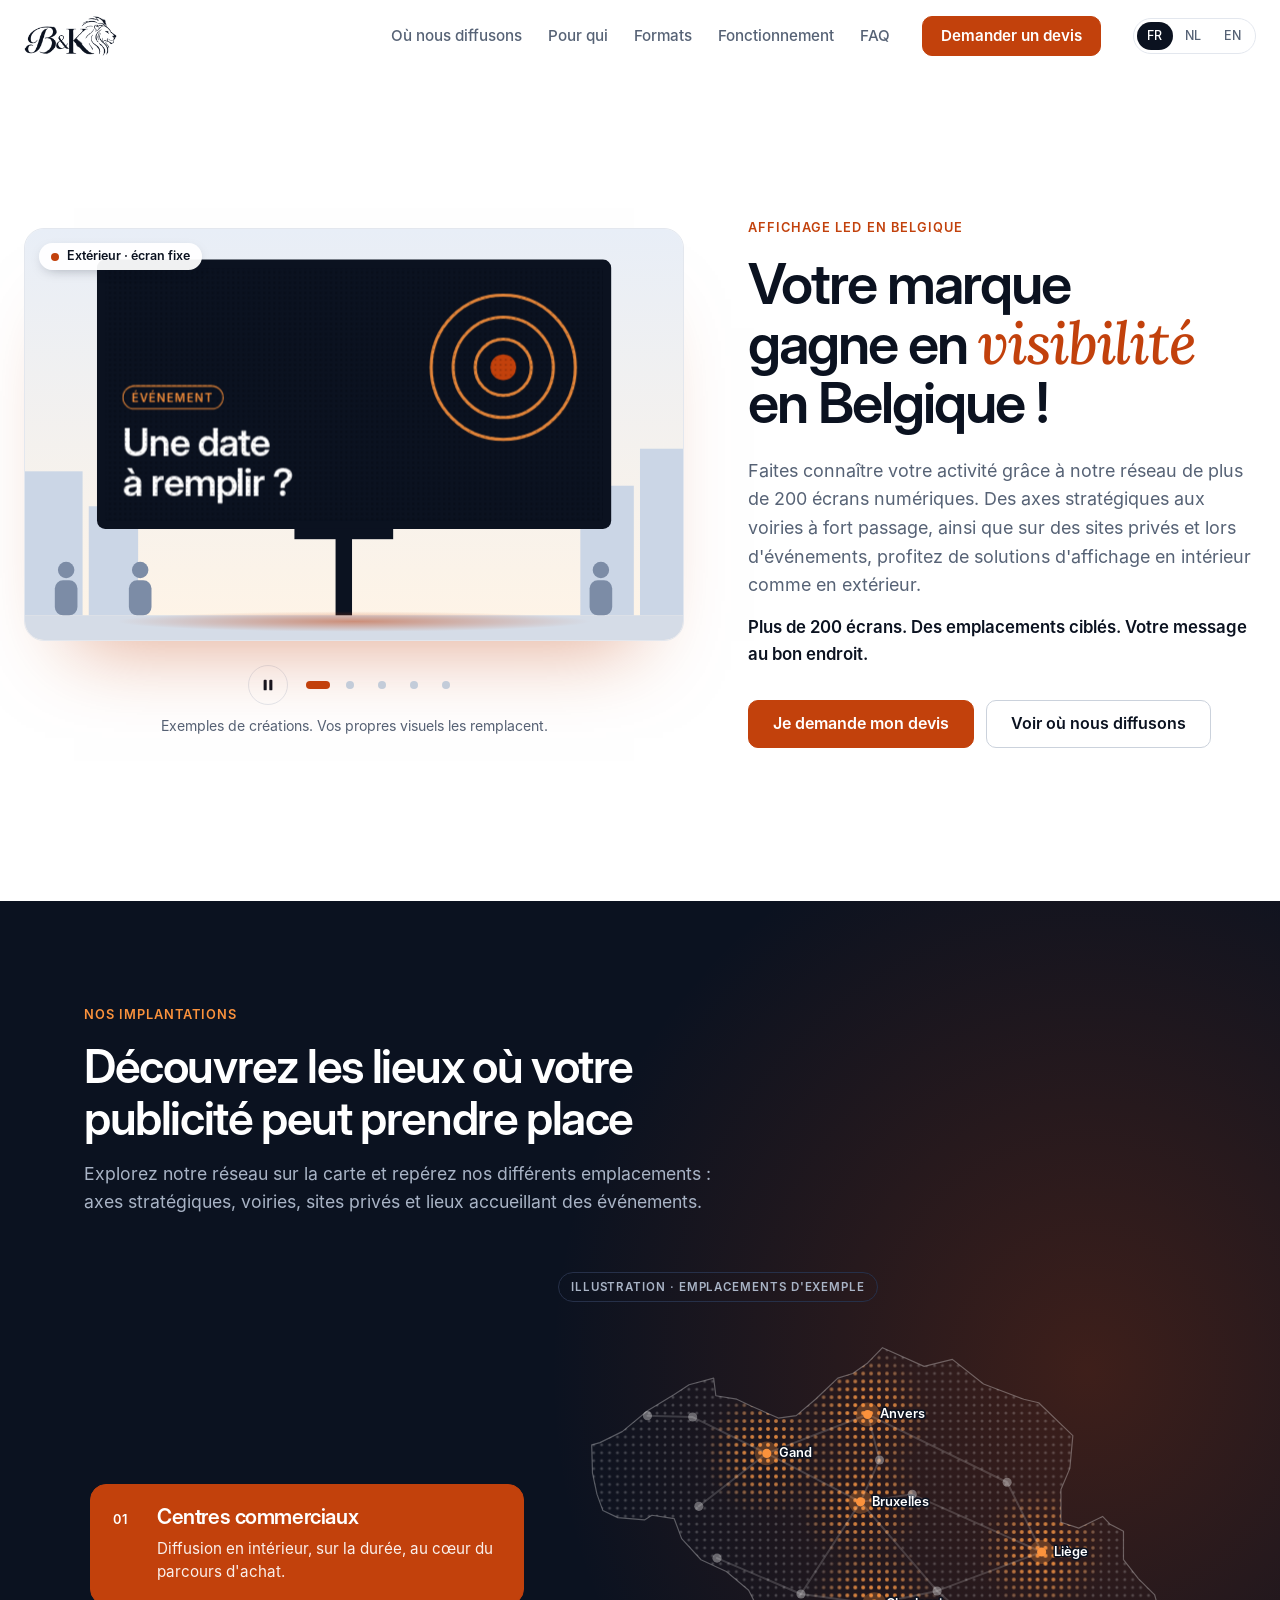
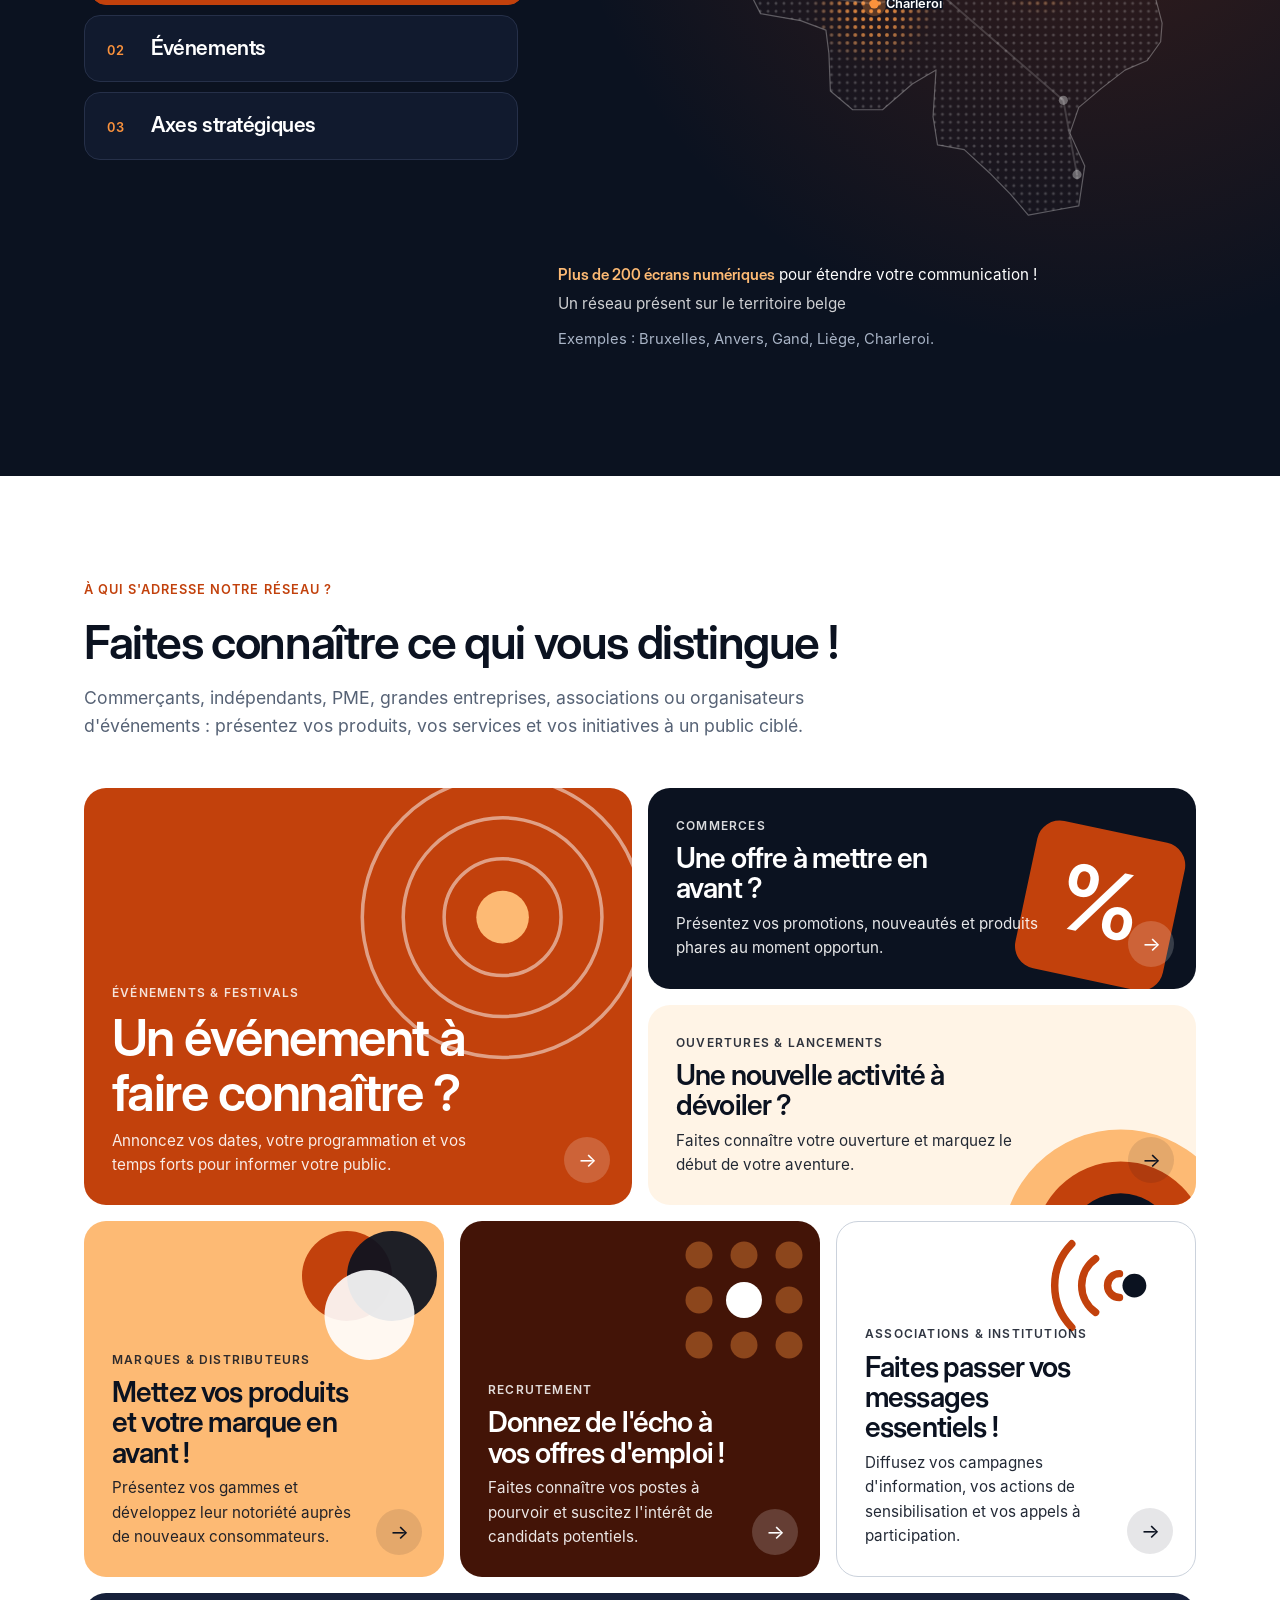
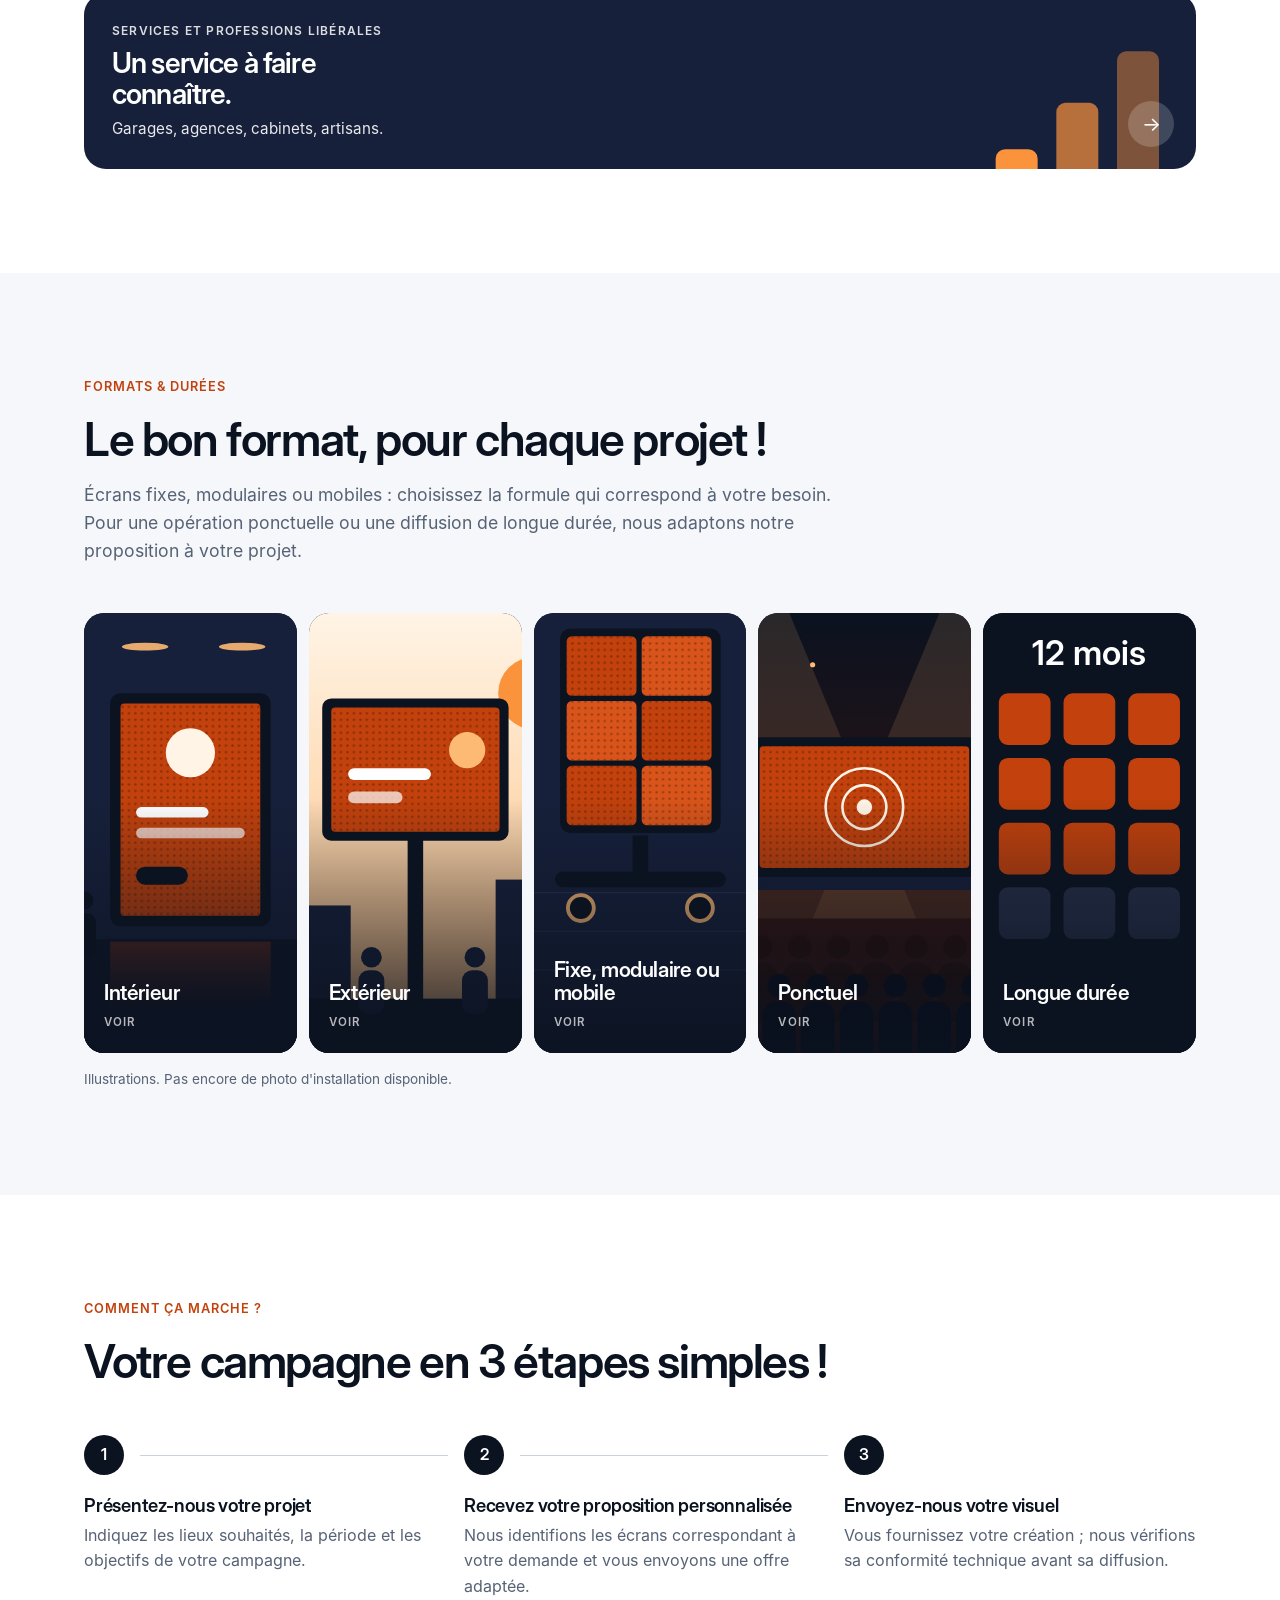
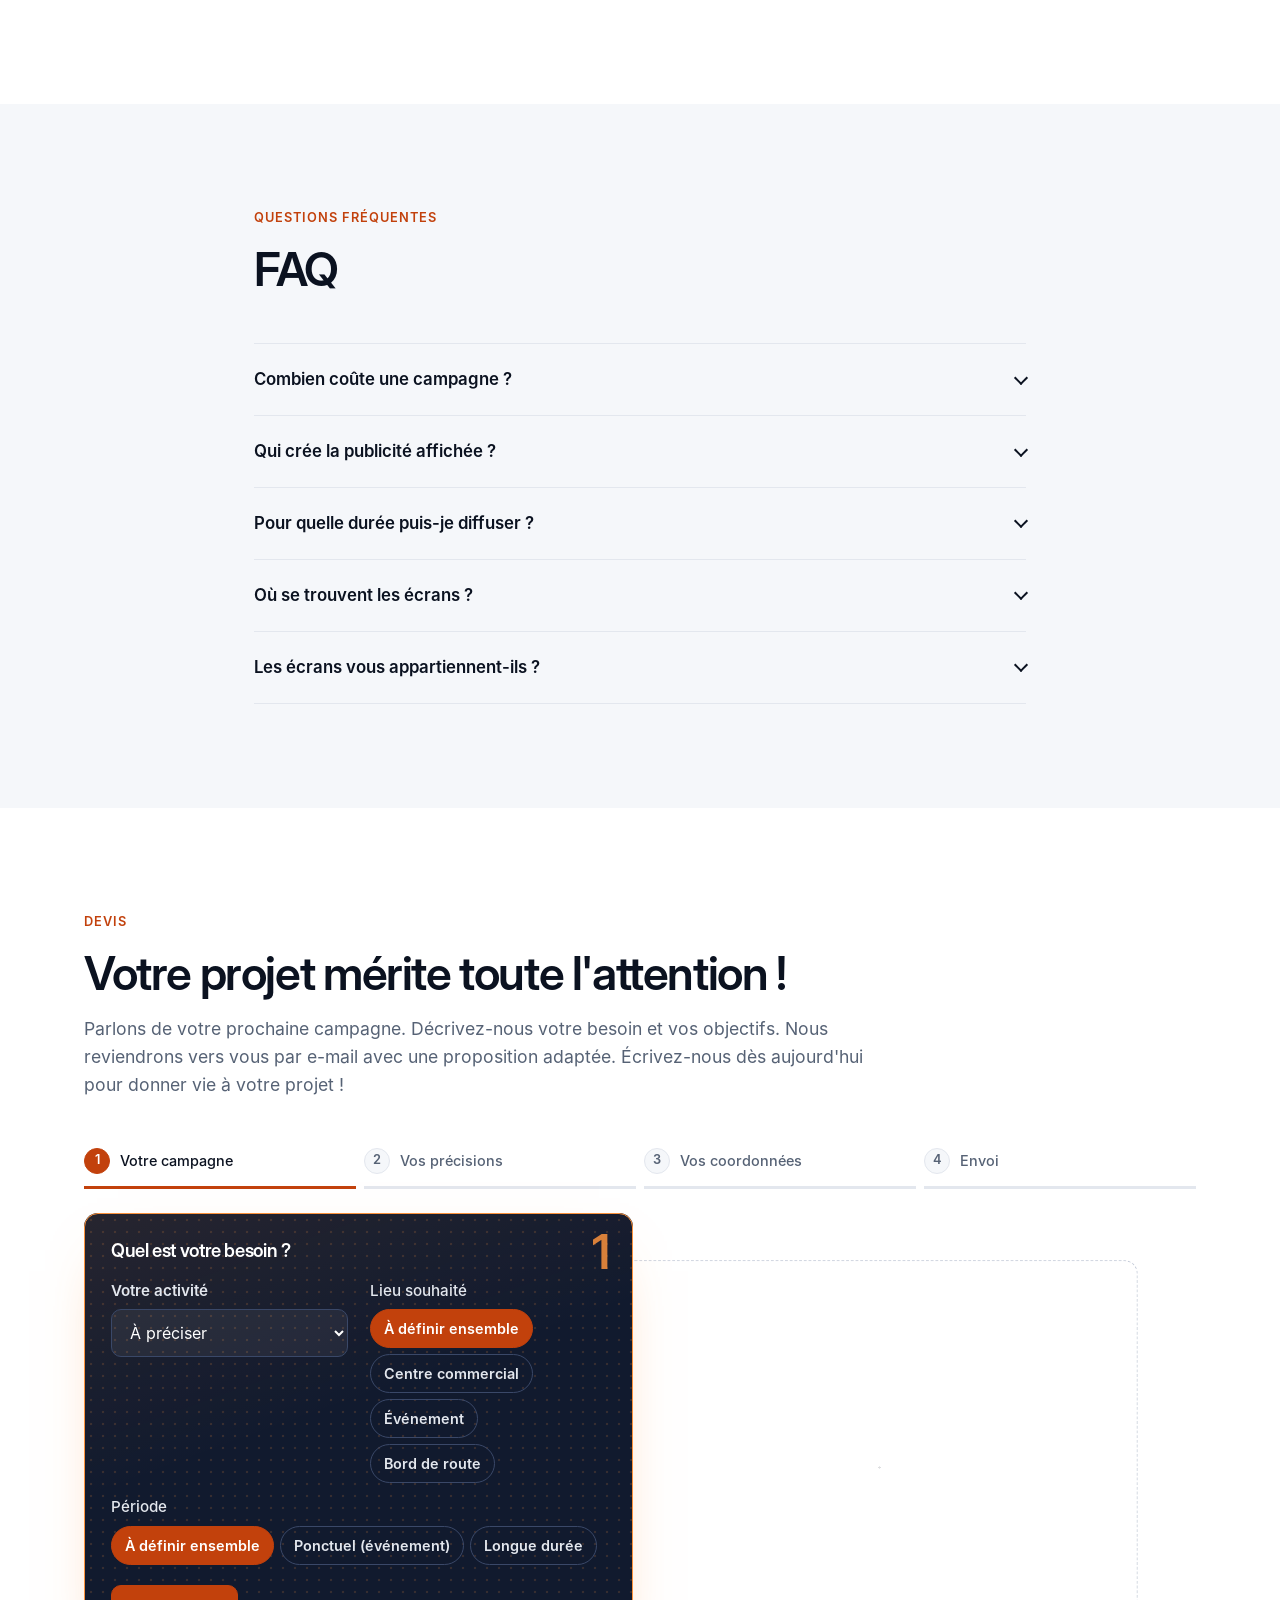
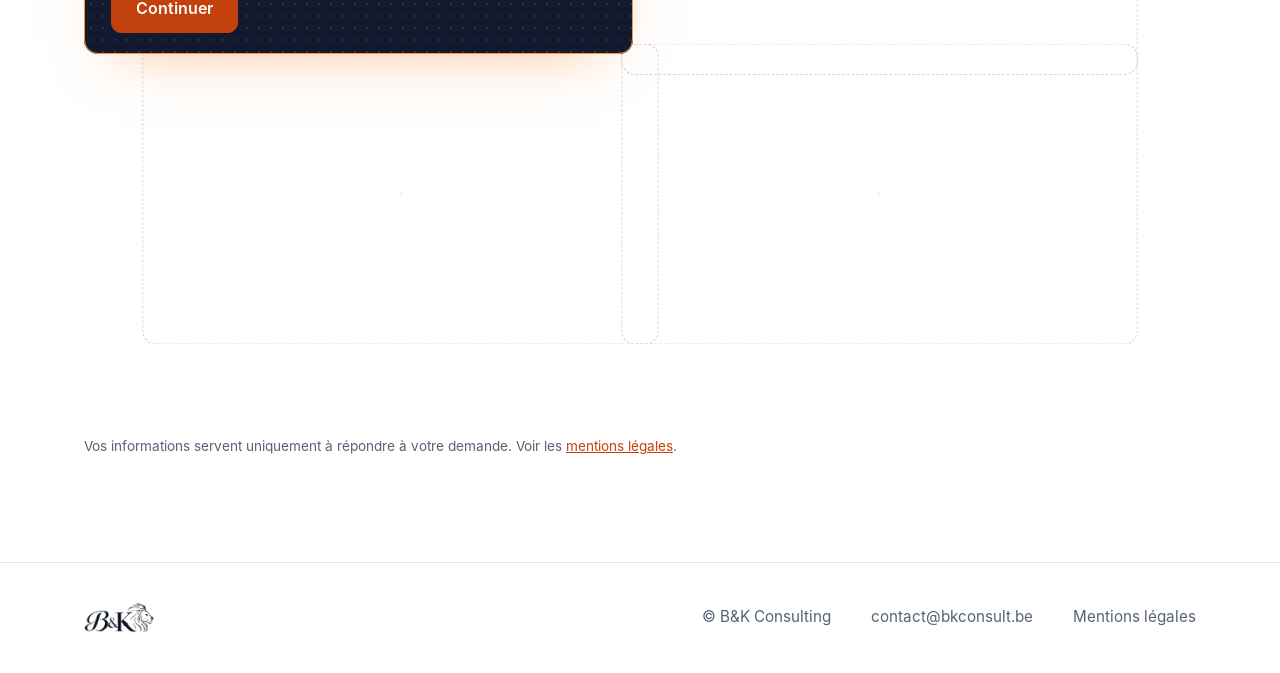
==== commit ba90bb90: "Textes du site" ====
--- a/index.html
+++ b/index.html
@@ -4,10 +4,10 @@
   <meta charset="utf-8">
   <meta name="viewport" content="width=device-width, initial-scale=1">
   <title>B&amp;K Consulting — Publicité sur écrans LED en Belgique</title>
-  <meta name="description" content="B&amp;K Consulting diffuse votre publicité sur ses écrans LED en Belgique : centres commerciaux, événements et bords de route. Devis sur demande.">
+  <meta name="description" content="B&amp;K Consulting diffuse votre publicité sur un réseau de plus de 200 écrans numériques en Belgique : axes stratégiques, voiries, sites privés et événements. Devis sur demande.">
   <meta name="theme-color" content="#FFFFFF">
   <meta property="og:title" content="B&amp;K Consulting — Publicité sur écrans LED en Belgique">
-  <meta property="og:description" content="Votre pub, là où les gens passent. Écrans LED en Belgique, en intérieur et en extérieur.">
+  <meta property="og:description" content="Votre marque gagne en visibilité en Belgique. Plus de 200 écrans numériques, en intérieur et en extérieur.">
   <meta property="og:type" content="website">
   <meta property="og:locale" content="fr_BE">
   <meta property="og:url" content="https://bkconsult.be/">
@@ -52,10 +52,11 @@
       <div class="container hero__grid">
         <div class="hero__copy">
           <p class="kicker">Affichage LED en Belgique</p>
-          <h1>Votre pub, là où les gens <em>passent.</em></h1>
-          <p class="lead">Écrans LED en centres commerciaux, lors d'événements et en bord de route, en Belgique.</p>
+          <h1>Votre marque gagne en <em>visibilité</em> en Belgique&nbsp;!</h1>
+          <p class="lead">Faites connaître votre activité grâce à notre réseau de plus de 200 écrans numériques. Des axes stratégiques aux voiries à fort passage, ainsi que sur des sites privés et lors d'événements, profitez de solutions d'affichage en intérieur comme en extérieur.</p>
+          <p class="lead lead--tag">Plus de 200 écrans. Des emplacements ciblés. Votre message au bon endroit.</p>
           <div class="actions">
-            <a class="btn" href="#devis">Demandez les disponibilités et votre devis</a>
+            <a class="btn" href="#devis">Je demande mon devis</a>
             <a class="btn btn--ghost" href="#lieux">Voir où nous diffusons</a>
           </div>
         </div>
@@ -79,9 +80,9 @@
     <section class="places" id="lieux" aria-labelledby="t-lieux">
       <div class="container">
         <div class="places__head">
-          <p class="kicker kicker--led">Lieux</p>
-          <h2 id="t-lieux">Là où il y a du monde.</h2>
-          <p class="places__lead">Des lieux à fort passage, en intérieur et en extérieur. Choisissez un type de lieu : les écrans s'allument sur la carte. Touchez une ville pour voir ses axes.</p>
+          <p class="kicker kicker--led">Nos implantations</p>
+          <h2 id="t-lieux">Découvrez les lieux où votre publicité peut prendre place</h2>
+          <p class="places__lead">Explorez notre réseau sur la carte et repérez nos différents emplacements : axes stratégiques, voiries, sites privés et lieux accueillant des événements.</p>
         </div>
         <div class="places__grid">
           <div class="types" role="group" aria-label="Types de lieux">
@@ -92,7 +93,7 @@
           <figure class="map">
             <span class="map__badge">Illustration · emplacements d'exemple</span>
             <svg class="map__svg" viewBox="0 0 644 540" role="img" aria-label="Carte illustrative de la Belgique avec des exemples d'emplacements" focusable="false"><defs><clipPath id="be"><path d="M34.0,132.1 L42.3,129.8 L64.8,118.7 L90.3,97.6 L117.3,81.3 L132.3,71.4 L157.1,64.7 L159.3,82.5 L180.4,86.0 L195.4,93.1 L222.4,105.0 L240.4,102.6 L259.9,86.0 L282.4,64.7 L297.4,60.0 L312.5,49.4 L327.5,34.0 L369.5,52.9 L398.0,45.8 L429.5,70.7 L470.1,86.0 L485.1,89.6 L519.6,122.7 L516.6,155.8 L507.6,177.1 L507.6,210.2 L525.6,216.1 L549.6,204.3 L557.1,212.1 L570.7,219.2 L570.7,248.0 L585.7,267.0 L602.2,283.5 L609.7,311.9 L608.2,330.8 L594.7,349.7 L572.2,359.4 L548.1,378.1 L525.6,397.0 L516.6,423.0 L531.6,456.2 L525.6,496.4 L500.1,501.1 L474.6,505.8 L456.6,484.5 L435.6,463.2 L410.0,439.6 L383.0,434.9 L378.5,406.5 L381.5,359.2 L357.5,373.4 L327.5,399.4 L297.4,399.4 L274.9,380.5 L273.4,342.6 L270.4,319.0 L244.9,309.5 L204.4,302.4 L192.4,278.8 L169.9,259.9 L144.3,248.0 L124.8,226.7 L117.3,206.6 L94.8,203.1 L87.3,207.8 L60.3,205.5 L45.3,198.4 L39.3,181.8 L34.8,160.5Z"/></clipPath><pattern id="dotsDim" width="8" height="8" patternUnits="userSpaceOnUse"><circle cx="4" cy="4" r="1.5" fill="#fff" fill-opacity=".2"/></pattern><pattern id="dotsHot" width="8" height="8" patternUnits="userSpaceOnUse"><circle cx="4" cy="4" r="2" fill="#FB923C"/></pattern><radialGradient id="halo"><stop offset="0" stop-color="#fff"/><stop offset=".45" stop-color="#fff" stop-opacity=".7"/><stop offset="1" stop-color="#fff" stop-opacity="0"/></radialGradient><mask id="litmask" maskUnits="userSpaceOnUse" x="0" y="0" width="644" height="540"><circle class="lit" data-types="cc axe" cx="305.3" cy="189.6" r="64" fill="url(#halo)"/><circle class="lit" data-types="cc axe" cx="312.5" cy="101.4" r="64" fill="url(#halo)"/><circle class="lit" data-types="cc axe" cx="210.7" cy="140.7" r="64" fill="url(#halo)"/><circle class="lit" data-types="cc event axe" cx="488.1" cy="240.2" r="64" fill="url(#halo)"/><circle class="lit" data-types="cc axe" cx="319.1" cy="292.7" r="64" fill="url(#halo)"/><circle class="lit" data-types="event axe" cx="382.6" cy="279.5" r="64" fill="url(#halo)"/><circle class="lit" data-types="axe" cx="245.2" cy="282.6" r="64" fill="url(#halo)"/><circle class="lit" data-types="event axe" cx="135.9" cy="104.0" r="64" fill="url(#halo)"/><circle class="lit" data-types="axe" cx="453.3" cy="169.8" r="64" fill="url(#halo)"/><circle class="lit" data-types="axe" cx="357.5" cy="182.0" r="64" fill="url(#halo)"/><circle class="lit" data-types="axe" cx="160.5" cy="246.4" r="64" fill="url(#halo)"/><circle class="lit" data-types="axe" cx="324.5" cy="147.3" r="64" fill="url(#halo)"/><circle class="lit" data-types="axe" cx="142.1" cy="194.1" r="64" fill="url(#halo)"/><circle class="lit" data-types="axe" cx="523.8" cy="464.9" r="64" fill="url(#halo)"/><circle class="lit" data-types="event axe" cx="510.0" cy="389.9" r="64" fill="url(#halo)"/><circle class="lit" data-types="event axe" cx="90.3" cy="102.6" r="64" fill="url(#halo)"/></mask><mask id="curmask" maskUnits="userSpaceOnUse" x="0" y="0" width="644" height="540"><circle class="cursor" cx="-200" cy="-200" r="62" fill="url(#halo)"/></mask></defs><rect width="644" height="540" fill="url(#dotsDim)" clip-path="url(#be)"/><g clip-path="url(#be)"><rect width="644" height="540" fill="url(#dotsHot)" mask="url(#litmask)"/><rect class="cursor-dots" width="644" height="540" fill="url(#dotsHot)" mask="url(#curmask)"/></g><path class="map__edge" d="M34.0,132.1 L42.3,129.8 L64.8,118.7 L90.3,97.6 L117.3,81.3 L132.3,71.4 L157.1,64.7 L159.3,82.5 L180.4,86.0 L195.4,93.1 L222.4,105.0 L240.4,102.6 L259.9,86.0 L282.4,64.7 L297.4,60.0 L312.5,49.4 L327.5,34.0 L369.5,52.9 L398.0,45.8 L429.5,70.7 L470.1,86.0 L485.1,89.6 L519.6,122.7 L516.6,155.8 L507.6,177.1 L507.6,210.2 L525.6,216.1 L549.6,204.3 L557.1,212.1 L570.7,219.2 L570.7,248.0 L585.7,267.0 L602.2,283.5 L609.7,311.9 L608.2,330.8 L594.7,349.7 L572.2,359.4 L548.1,378.1 L525.6,397.0 L516.6,423.0 L531.6,456.2 L525.6,496.4 L500.1,501.1 L474.6,505.8 L456.6,484.5 L435.6,463.2 L410.0,439.6 L383.0,434.9 L378.5,406.5 L381.5,359.2 L357.5,373.4 L327.5,399.4 L297.4,399.4 L274.9,380.5 L273.4,342.6 L270.4,319.0 L244.9,309.5 L204.4,302.4 L192.4,278.8 L169.9,259.9 L144.3,248.0 L124.8,226.7 L117.3,206.6 L94.8,203.1 L87.3,207.8 L60.3,205.5 L45.3,198.4 L39.3,181.8 L34.8,160.5Z"/><polyline class="road" data-types="axe" data-name="E40" data-cities="Ostende,Bruges,Gand,Bruxelles,Louvain,Liège" points="90.3,102.6 135.9,104.0 210.7,140.7 305.3,189.6 357.5,182.0 488.1,240.2"/><g class="road__tag" data-types="axe" data-name="E40" transform="translate(173.3 122.3)"><rect x="-22" y="-11" width="44" height="22" rx="11"/><text y="5" text-anchor="middle">E40</text></g><polyline class="road" data-types="axe" data-name="E19" data-cities="Anvers,Malines,Bruxelles,Mons" points="312.5,101.4 324.5,147.3 305.3,189.6 245.2,282.6"/><g class="road__tag" data-types="axe" data-name="E19" transform="translate(314.9 168.4)"><rect x="-22" y="-11" width="44" height="22" rx="11"/><text y="5" text-anchor="middle">E19</text></g><polyline class="road" data-types="axe" data-name="E411" data-cities="Bruxelles,Namur,Bastogne,Arlon" points="305.3,189.6 382.6,279.5 510.0,389.9 523.8,464.9"/><g class="road__tag" data-types="axe" data-name="E411" transform="translate(446.3 334.7)"><rect x="-22" y="-11" width="44" height="22" rx="11"/><text y="5" text-anchor="middle">E411</text></g><polyline class="road" data-types="axe" data-name="E42" data-cities="Tournai,Mons,Charleroi,Namur,Liège" points="160.5,246.4 245.2,282.6 319.1,292.7 382.6,279.5 488.1,240.2"/><g class="road__tag" data-types="axe" data-name="E42" transform="translate(350.9 266.1)"><rect x="-22" y="-11" width="44" height="22" rx="11"/><text y="5" text-anchor="middle">E42</text></g><polyline class="road" data-types="axe" data-name="E313" data-cities="Anvers,Hasselt,Liège" points="312.5,101.4 453.3,169.8 488.1,240.2"/><g class="road__tag" data-types="axe" data-name="E313" transform="translate(470.7 205.0)"><rect x="-22" y="-11" width="44" height="22" rx="11"/><text y="5" text-anchor="middle">E313</text></g><polyline class="road" data-types="axe" data-name="E17" data-cities="Anvers,Gand,Courtrai" points="312.5,101.4 210.7,140.7 142.1,194.1"/><g class="road__tag" data-types="axe" data-name="E17" transform="translate(176.4 167.4)"><rect x="-22" y="-11" width="44" height="22" rx="11"/><text y="5" text-anchor="middle">E17</text></g><g class="pin" data-types="cc axe" data-city="Bruxelles" tabindex="0" role="button" aria-label="Bruxelles" transform="translate(305.3 189.6)"><circle class="pin__hit" r="18"/><circle class="pin__ring" r="12"/><circle class="pin__dot" r="4.6"/><text class="pin__label" x="12" y="4">Bruxelles</text></g><g class="pin" data-types="cc axe" data-city="Anvers" tabindex="0" role="button" aria-label="Anvers" transform="translate(312.5 101.4)"><circle class="pin__hit" r="18"/><circle class="pin__ring" r="12"/><circle class="pin__dot" r="4.6"/><text class="pin__label" x="12" y="4">Anvers</text></g><g class="pin" data-types="cc axe" data-city="Gand" tabindex="0" role="button" aria-label="Gand" transform="translate(210.7 140.7)"><circle class="pin__hit" r="18"/><circle class="pin__ring" r="12"/><circle class="pin__dot" r="4.6"/><text class="pin__label" x="12" y="4">Gand</text></g><g class="pin" data-types="cc event axe" data-city="Liège" tabindex="0" role="button" aria-label="Liège" transform="translate(488.1 240.2)"><circle class="pin__hit" r="18"/><circle class="pin__ring" r="12"/><circle class="pin__dot" r="4.6"/><text class="pin__label" x="12" y="4">Liège</text></g><g class="pin" data-types="cc axe" data-city="Charleroi" tabindex="0" role="button" aria-label="Charleroi" transform="translate(319.1 292.7)"><circle class="pin__hit" r="18"/><circle class="pin__ring" r="12"/><circle class="pin__dot" r="4.6"/><text class="pin__label" x="12" y="4">Charleroi</text></g><g class="pin" data-types="event axe" data-city="Namur" tabindex="0" role="button" aria-label="Namur" transform="translate(382.6 279.5)"><circle class="pin__hit" r="18"/><circle class="pin__ring" r="12"/><circle class="pin__dot" r="4.6"/><text class="pin__label" x="12" y="4">Namur</text></g><g class="pin" data-types="axe" data-city="Mons" tabindex="0" role="button" aria-label="Mons" transform="translate(245.2 282.6)"><circle class="pin__hit" r="18"/><circle class="pin__ring" r="12"/><circle class="pin__dot" r="4.6"/><text class="pin__label" x="12" y="4">Mons</text></g><g class="pin" data-types="event axe" data-city="Bruges" tabindex="0" role="button" aria-label="Bruges" transform="translate(135.9 104.0)"><circle class="pin__hit" r="18"/><circle class="pin__ring" r="12"/><circle class="pin__dot" r="4.6"/><text class="pin__label" x="12" y="4">Bruges</text></g><g class="pin pin--minor" data-types="axe" data-city="Hasselt" tabindex="0" role="button" aria-label="Hasselt" transform="translate(453.3 169.8)"><circle class="pin__hit" r="18"/><circle class="pin__ring" r="12"/><circle class="pin__dot" r="4.6"/><text class="pin__label" x="-12" y="4" text-anchor="end">Hasselt</text></g><g class="pin pin--minor" data-types="axe" data-city="Louvain" tabindex="0" role="button" aria-label="Louvain" transform="translate(357.5 182.0)"><circle class="pin__hit" r="18"/><circle class="pin__ring" r="12"/><circle class="pin__dot" r="4.6"/><text class="pin__label" x="12" y="4">Louvain</text></g><g class="pin" data-types="axe" data-city="Tournai" tabindex="0" role="button" aria-label="Tournai" transform="translate(160.5 246.4)"><circle class="pin__hit" r="18"/><circle class="pin__ring" r="12"/><circle class="pin__dot" r="4.6"/><text class="pin__label" x="12" y="4">Tournai</text></g><g class="pin pin--minor" data-types="axe" data-city="Malines" tabindex="0" role="button" aria-label="Malines" transform="translate(324.5 147.3)"><circle class="pin__hit" r="18"/><circle class="pin__ring" r="12"/><circle class="pin__dot" r="4.6"/><text class="pin__label" x="12" y="4">Malines</text></g><g class="pin" data-types="axe" data-city="Courtrai" tabindex="0" role="button" aria-label="Courtrai" transform="translate(142.1 194.1)"><circle class="pin__hit" r="18"/><circle class="pin__ring" r="12"/><circle class="pin__dot" r="4.6"/><text class="pin__label" x="12" y="4">Courtrai</text></g><g class="pin" data-types="axe" data-city="Arlon" tabindex="0" role="button" aria-label="Arlon" transform="translate(523.8 464.9)"><circle class="pin__hit" r="18"/><circle class="pin__ring" r="12"/><circle class="pin__dot" r="4.6"/><text class="pin__label" x="-12" y="4" text-anchor="end">Arlon</text></g><g class="pin" data-types="event axe" data-city="Bastogne" tabindex="0" role="button" aria-label="Bastogne" transform="translate(510.0 389.9)"><circle class="pin__hit" r="18"/><circle class="pin__ring" r="12"/><circle class="pin__dot" r="4.6"/><text class="pin__label" x="-12" y="4" text-anchor="end">Bastogne</text></g><g class="pin" data-types="event axe" data-city="Ostende" tabindex="0" role="button" aria-label="Ostende" transform="translate(90.3 102.6)"><circle class="pin__hit" r="18"/><circle class="pin__ring" r="12"/><circle class="pin__dot" r="4.6"/><text class="pin__label" x="0" y="-16" text-anchor="middle">Ostende</text></g></svg>
-            <p class="map__stats"><strong>200+</strong> écrans LED · <strong>100</strong> en intérieur · <strong>100</strong> en extérieur</p>
+            <p class="map__stats"><strong>Plus de 200 écrans numériques</strong> pour étendre votre communication&nbsp;!<span>Un réseau présent sur le territoire belge</span></p>
             <figcaption class="map__cap" role="status" aria-live="polite"></figcaption>
           </figure>
         </div>
@@ -102,17 +103,17 @@
     <section class="section" id="pour-qui" aria-labelledby="t-pour-qui">
       <div class="container">
         <div class="section__head">
-          <p class="kicker">Pour qui</p>
-          <h2 id="t-pour-qui">Vous avez quelque chose à montrer. Nous avons l'écran.</h2>
-          <p class="section__lead"></p>
+          <p class="kicker">À qui s'adresse notre réseau ?</p>
+          <h2 id="t-pour-qui">Faites connaître ce qui vous distingue&nbsp;!</h2>
+          <p class="section__lead">Commerçants, indépendants, PME, grandes entreprises, associations ou organisateurs d'événements : présentez vos produits, vos services et vos initiatives à un public ciblé.</p>
         </div>
         <ul class="tiles">
-<li class="tile tile--a reveal"><a class="tile__link" href="#devis" data-profil="Événements et festivals"><svg class="tile__deco" viewBox="0 0 120 120" aria-hidden="true"><g fill="none" stroke="#fff" stroke-opacity=".5" stroke-width="1.2"><circle cx="70" cy="50" r="48"/><circle cx="70" cy="50" r="34"/><circle cx="70" cy="50" r="20"/></g><circle cx="70" cy="50" r="9" fill="#FDBA74"/></svg><span class="tile__tag">Événements et festivals</span><span class="tile__title">Une date à remplir&nbsp;?</span><span class="tile__desc">Visible sur place, le temps de votre événement.</span><span class="tile__go" aria-hidden="true">→</span></a></li>
-<li class="tile tile--b reveal"><a class="tile__link" href="#devis" data-profil="Commerces"><svg class="tile__deco" viewBox="0 0 120 120" aria-hidden="true"><rect x="38" y="22" width="66" height="66" rx="10" fill="#C2410C" transform="rotate(12 71 55)"/><text x="71" y="68" text-anchor="middle" font-family="Inter Display,Inter,sans-serif" font-weight="600" font-size="40" fill="#fff" transform="rotate(12 71 55)">%</text></svg><span class="tile__tag">Commerces</span><span class="tile__title">Une promo à faire savoir&nbsp;?</span><span class="tile__desc">Au plus près de vos clients, au bon moment.</span><span class="tile__go" aria-hidden="true">→</span></a></li>
-<li class="tile tile--c reveal"><a class="tile__link" href="#devis" data-profil="Ouvertures et lancements"><svg class="tile__deco" viewBox="0 0 120 120" aria-hidden="true"><circle cx="80" cy="110" r="52" fill="#FDBA74"/><circle cx="80" cy="110" r="38" fill="#C2410C"/><circle cx="80" cy="110" r="24" fill="#0B1220"/></svg><span class="tile__tag">Ouvertures et lancements</span><span class="tile__title">Un lancement à annoncer&nbsp;?</span><span class="tile__desc">Faites-le savoir dès le premier jour.</span><span class="tile__go" aria-hidden="true">→</span></a></li>
-<li class="tile tile--d reveal"><a class="tile__link" href="#devis" data-profil="Marques et distributeurs"><svg class="tile__deco" viewBox="0 0 120 120" aria-hidden="true"><circle cx="48" cy="46" r="30" fill="#C2410C"/><circle cx="78" cy="46" r="30" fill="#0B1220" fill-opacity=".92"/><circle cx="63" cy="72" r="30" fill="#fff" fill-opacity=".9"/></svg><span class="tile__tag">Marques et distributeurs</span><span class="tile__title">Votre marque, en grand.</span><span class="tile__desc">Une présence régulière devant un large public.</span><span class="tile__go" aria-hidden="true">→</span></a></li>
-<li class="tile tile--e reveal"><a class="tile__link" href="#devis" data-profil="Recrutement"><svg class="tile__deco" viewBox="0 0 120 120" aria-hidden="true"><g fill="#FB923C" fill-opacity=".4"><circle cx="32" cy="32" r="9"/><circle cx="62" cy="32" r="9"/><circle cx="92" cy="32" r="9"/><circle cx="32" cy="62" r="9"/><circle cx="92" cy="62" r="9"/><circle cx="32" cy="92" r="9"/><circle cx="62" cy="92" r="9"/><circle cx="92" cy="92" r="9"/></g><circle cx="62" cy="62" r="12" fill="#fff"/></svg><span class="tile__tag">Recrutement</span><span class="tile__title">On recrute. Dites-le en public.</span><span class="tile__desc">Touchez des candidats là où ils passent.</span><span class="tile__go" aria-hidden="true">→</span></a></li>
-<li class="tile tile--f reveal"><a class="tile__link" href="#devis" data-profil="Associations et institutions"><svg class="tile__deco" viewBox="0 0 120 120" aria-hidden="true"><g fill="none" stroke="#C2410C" stroke-width="5" stroke-linecap="round"><path d="M30 80a40 40 0 0 1 0-56"/><path d="M46 70a22 22 0 0 1 0-36"/><path d="M62 60a6 6 0 0 1 0-16"/></g><circle cx="72" cy="52" r="8" fill="#0B1220"/></svg><span class="tile__tag">Associations et institutions</span><span class="tile__title">Une campagne à porter.</span><span class="tile__desc">Sensibilisation, information, appel à participer.</span><span class="tile__go" aria-hidden="true">→</span></a></li>
+<li class="tile tile--a reveal"><a class="tile__link" href="#devis" data-profil="Événements &amp; festivals"><svg class="tile__deco" viewBox="0 0 120 120" aria-hidden="true"><g fill="none" stroke="#fff" stroke-opacity=".5" stroke-width="1.2"><circle cx="70" cy="50" r="48"/><circle cx="70" cy="50" r="34"/><circle cx="70" cy="50" r="20"/></g><circle cx="70" cy="50" r="9" fill="#FDBA74"/></svg><span class="tile__tag">Événements &amp; festivals</span><span class="tile__title">Un événement à faire connaître&nbsp;?</span><span class="tile__desc">Annoncez vos dates, votre programmation et vos temps forts pour informer votre public.</span><span class="tile__go" aria-hidden="true">→</span></a></li>
+<li class="tile tile--b reveal"><a class="tile__link" href="#devis" data-profil="Commerces"><svg class="tile__deco" viewBox="0 0 120 120" aria-hidden="true"><rect x="38" y="22" width="66" height="66" rx="10" fill="#C2410C" transform="rotate(12 71 55)"/><text x="71" y="68" text-anchor="middle" font-family="Inter Display,Inter,sans-serif" font-weight="600" font-size="40" fill="#fff" transform="rotate(12 71 55)">%</text></svg><span class="tile__tag">Commerces</span><span class="tile__title">Une offre à mettre en avant&nbsp;?</span><span class="tile__desc">Présentez vos promotions, nouveautés et produits phares au moment opportun.</span><span class="tile__go" aria-hidden="true">→</span></a></li>
+<li class="tile tile--c reveal"><a class="tile__link" href="#devis" data-profil="Ouvertures &amp; lancements"><svg class="tile__deco" viewBox="0 0 120 120" aria-hidden="true"><circle cx="80" cy="110" r="52" fill="#FDBA74"/><circle cx="80" cy="110" r="38" fill="#C2410C"/><circle cx="80" cy="110" r="24" fill="#0B1220"/></svg><span class="tile__tag">Ouvertures &amp; lancements</span><span class="tile__title">Une nouvelle activité à dévoiler&nbsp;?</span><span class="tile__desc">Faites connaître votre ouverture et marquez le début de votre aventure.</span><span class="tile__go" aria-hidden="true">→</span></a></li>
+<li class="tile tile--d reveal"><a class="tile__link" href="#devis" data-profil="Marques &amp; distributeurs"><svg class="tile__deco" viewBox="0 0 120 120" aria-hidden="true"><circle cx="48" cy="46" r="30" fill="#C2410C"/><circle cx="78" cy="46" r="30" fill="#0B1220" fill-opacity=".92"/><circle cx="63" cy="72" r="30" fill="#fff" fill-opacity=".9"/></svg><span class="tile__tag">Marques &amp; distributeurs</span><span class="tile__title">Mettez vos produits et votre marque en avant&nbsp;!</span><span class="tile__desc">Présentez vos gammes et développez leur notoriété auprès de nouveaux consommateurs.</span><span class="tile__go" aria-hidden="true">→</span></a></li>
+<li class="tile tile--e reveal"><a class="tile__link" href="#devis" data-profil="Recrutement"><svg class="tile__deco" viewBox="0 0 120 120" aria-hidden="true"><g fill="#FB923C" fill-opacity=".4"><circle cx="32" cy="32" r="9"/><circle cx="62" cy="32" r="9"/><circle cx="92" cy="32" r="9"/><circle cx="32" cy="62" r="9"/><circle cx="92" cy="62" r="9"/><circle cx="32" cy="92" r="9"/><circle cx="62" cy="92" r="9"/><circle cx="92" cy="92" r="9"/></g><circle cx="62" cy="62" r="12" fill="#fff"/></svg><span class="tile__tag">Recrutement</span><span class="tile__title">Donnez de l'écho à vos offres d'emploi&nbsp;!</span><span class="tile__desc">Faites connaître vos postes à pourvoir et suscitez l'intérêt de candidats potentiels.</span><span class="tile__go" aria-hidden="true">→</span></a></li>
+<li class="tile tile--f reveal"><a class="tile__link" href="#devis" data-profil="Associations &amp; institutions"><svg class="tile__deco" viewBox="0 0 120 120" aria-hidden="true"><g fill="none" stroke="#C2410C" stroke-width="5" stroke-linecap="round"><path d="M30 80a40 40 0 0 1 0-56"/><path d="M46 70a22 22 0 0 1 0-36"/><path d="M62 60a6 6 0 0 1 0-16"/></g><circle cx="72" cy="52" r="8" fill="#0B1220"/></svg><span class="tile__tag">Associations &amp; institutions</span><span class="tile__title">Faites passer vos messages essentiels&nbsp;!</span><span class="tile__desc">Diffusez vos campagnes d'information, vos actions de sensibilisation et vos appels à participation.</span><span class="tile__go" aria-hidden="true">→</span></a></li>
 <li class="tile tile--g reveal"><a class="tile__link" href="#devis" data-profil="Services et professions libérales"><svg class="tile__deco" viewBox="0 0 120 120" aria-hidden="true"><g fill="#FB923C"><rect x="20" y="70" width="18" height="36" rx="4"/><rect x="46" y="50" width="18" height="56" rx="4" fill-opacity=".7"/><rect x="72" y="28" width="18" height="78" rx="4" fill-opacity=".45"/></g></svg><span class="tile__tag">Services et professions libérales</span><span class="tile__title">Un service à faire connaître.</span><span class="tile__desc">Garages, agences, cabinets, artisans.</span><span class="tile__go" aria-hidden="true">→</span></a></li>
         </ul>
       </div>
@@ -121,9 +122,9 @@
     <section class="section section--surface" id="formats" aria-labelledby="t-formats">
       <div class="container">
         <div class="section__head">
-          <p class="kicker">Formats et durées</p>
-          <h2 id="t-formats">Un écran pour un jour, ou pour un an.</h2>
-          <p class="section__lead">En intérieur comme en extérieur, le temps d'un événement ou pour longtemps.</p>
+          <p class="kicker">Formats &amp; durées</p>
+          <h2 id="t-formats">Le bon format, pour chaque projet&nbsp;!</h2>
+          <p class="section__lead">Écrans fixes, modulaires ou mobiles : choisissez la formule qui correspond à votre besoin. Pour une opération ponctuelle ou une diffusion de longue durée, nous adaptons notre proposition à votre projet.</p>
         </div>
         <ul class="formats">
 <li class="fcard"><svg class="fcard__media" viewBox="0 0 300 340" preserveAspectRatio="xMidYMid slice" aria-hidden="true"><defs><pattern id="ledA" width="5" height="5" patternUnits="userSpaceOnUse"><circle cx="2.5" cy="2.5" r=".9" fill="#000" fill-opacity=".3"/></pattern><linearGradient id="flA" x1="0" y1="0" x2="0" y2="1"><stop offset="0" stop-color="#C2410C" stop-opacity=".4"/><stop offset="1" stop-color="#C2410C" stop-opacity="0"/></linearGradient></defs><rect width="300" height="340" fill="#16203A"/><rect y="252" width="300" height="88" fill="#0E1527"/><g fill="#FDBA74" fill-opacity=".9"><ellipse cx="40" cy="26" rx="18" ry="3"/><ellipse cx="115" cy="26" rx="18" ry="3"/><ellipse cx="190" cy="26" rx="18" ry="3"/><ellipse cx="265" cy="26" rx="18" ry="3"/></g><rect x="88" y="62" width="124" height="180" rx="8" fill="#0B1220"/><rect x="96" y="70" width="108" height="164" rx="3" fill="#C2410C"/><rect x="96" y="70" width="108" height="164" fill="url(#ledA)"/><circle cx="150" cy="108" r="19" fill="#FFF4E6"/><rect x="108" y="150" width="56" height="8" rx="4" fill="#fff"/><rect x="108" y="166" width="84" height="8" rx="4" fill="#fff" fill-opacity=".7"/><rect x="108" y="196" width="40" height="14" rx="7" fill="#0B1220"/><rect x="88" y="254" width="124" height="54" fill="url(#flA)"/><circle cx="40" cy="216" r="8" fill="#050A14"/><rect x="30" y="226" width="20" height="34" rx="8" fill="#050A14"/><circle cx="252" cy="216" r="8" fill="#050A14"/><rect x="242" y="226" width="20" height="34" rx="8" fill="#050A14"/><circle cx="286" cy="216" r="8" fill="#050A14"/><rect x="276" y="226" width="20" height="34" rx="8" fill="#050A14"/><circle cx="68" cy="222" r="7" fill="#0B1220"/><rect x="59" y="232" width="18" height="34" rx="7" fill="#0B1220"/></svg><div class="fcard__closed"><h3>Intérieur</h3><span class="fcard__hint" aria-hidden="true">Voir</span></div><div class="fcard__open"><h3>Intérieur</h3><p>Écrans pour centres commerciaux et lieux couverts, pensés pour une diffusion longue.</p><a class="fcard__link" href="#devis">Demander un devis <span aria-hidden="true">→</span></a></div></li>
@@ -139,14 +140,13 @@
     <section class="section" id="fonctionnement" aria-labelledby="t-fonctionnement">
       <div class="container">
         <div class="section__head">
-          <p class="kicker">Fonctionnement</p>
-          <h2 id="t-fonctionnement">Vous écrivez. On s'occupe de l'écran.</h2>
+          <p class="kicker">Comment ça marche&nbsp;?</p>
+          <h2 id="t-fonctionnement">Votre campagne en 3 étapes simples&nbsp;!</h2>
         </div>
         <ol class="steps">
-<li class="reveal"><span class="steps__n">1</span><h3>Dites-nous où, quand et pourquoi</h3><p>Lieu souhaité, période, objectif de votre campagne.</p></li>
-<li class="reveal"><span class="steps__n">2</span><h3>Recevez votre devis</h3><p>Nous proposons les écrans adaptés, avec un prix sur mesure.</p></li>
-<li class="reveal"><span class="steps__n">3</span><h3>Envoyez votre visuel</h3><p>Vous le créez. Nous vérifions qu'il passe bien sur nos écrans.</p></li>
-<li class="reveal"><span class="steps__n">4</span><h3>C'est à l'écran</h3><p>Votre publicité est diffusée sur la période convenue.</p></li>
+<li class="reveal"><span class="steps__n">1</span><h3>Présentez-nous votre projet</h3><p>Indiquez les lieux souhaités, la période et les objectifs de votre campagne.</p></li>
+<li class="reveal"><span class="steps__n">2</span><h3>Recevez votre proposition personnalisée</h3><p>Nous identifions les écrans correspondant à votre demande et vous envoyons une offre adaptée.</p></li>
+<li class="reveal"><span class="steps__n">3</span><h3>Envoyez-nous votre visuel</h3><p>Vous fournissez votre création ; nous vérifions sa conformité technique avant sa diffusion.</p></li>
         </ol>
       </div>
     </section>
@@ -171,8 +171,8 @@
       <div class="container">
         <div class="section__head">
           <p class="kicker">Devis</p>
-          <h2 id="t-devis">Parlons de votre campagne.</h2>
-          <p class="section__lead">Quelques informations suffisent. Nous revenons vers vous par e-mail.</p>
+          <h2 id="t-devis">Votre projet mérite toute l'attention&nbsp;!</h2>
+          <p class="section__lead">Parlons de votre prochaine campagne. Décrivez-nous votre besoin et vos objectifs. Nous reviendrons vers vous par e-mail avec une proposition adaptée. Écrivez-nous dès aujourd'hui pour donner vie à votre projet&nbsp;!</p>
         </div>
         <form class="form" id="contact-form" novalidate>
           <ol class="qprog" aria-label="Étapes du devis"><li aria-current="step"><span class="qprog__n">1</span><span class="qprog__t">Votre campagne</span></li><li><span class="qprog__n">2</span><span class="qprog__t">Vos précisions</span></li><li><span class="qprog__n">3</span><span class="qprog__t">Vos coordonnées</span></li><li><span class="qprog__n">4</span><span class="qprog__t">Envoi</span></li></ol>
@@ -185,7 +185,7 @@
                 <legend class="qstep__h" tabindex="-1">Quel est votre besoin ?</legend>
                 <div class="field">
                   <label for="f-profil">Votre activité</label>
-                  <select id="f-profil" name="profil"><option value="">À préciser</option><option>Événements et festivals</option><option>Commerces</option><option>Ouvertures et lancements</option><option>Marques et distributeurs</option><option>Recrutement</option><option>Associations et institutions</option><option>Services et professions libérales</option></select>
+                  <select id="f-profil" name="profil"><option value="">À préciser</option><option>Événements &amp; festivals</option><option>Commerces</option><option>Ouvertures &amp; lancements</option><option>Marques &amp; distributeurs</option><option>Recrutement</option><option>Associations &amp; institutions</option><option>Services et professions libérales</option></select>
                 </div>
                 <div class="field" role="radiogroup" aria-labelledby="l-lieu">
                   <span class="label" id="l-lieu">Lieu souhaité</span>
@@ -247,7 +247,7 @@
               </fieldset>
             </div>
             <div class="giant__led" aria-hidden="true">
-              <canvas class="giant__canvas" data-ads="Votre pub ici|B&amp;K|Parlons-en"></canvas>
+              <canvas class="giant__canvas" data-ads="Demande envoyée|Échec"></canvas>
               <p class="giant__msg" data-sending="Envoi de votre demande…" data-done="Votre demande est envoyée." data-fail="L'envoi n'a pas abouti.">Envoi de votre demande…</p>
             </div>
           </div>
--- a/css/styles.css
+++ b/css/styles.css
@@ -218,7 +218,7 @@
 @keyframes fillin{from{opacity:.15}to{opacity:1}}
 .formats__note{margin-top:16px;font-size:.85rem;color:var(--muted)}
 
-.steps{display:grid;grid-template-columns:repeat(4,1fr);gap:28px;position:relative}
+.steps{display:grid;grid-template-columns:repeat(3,1fr);gap:28px;position:relative}
 .steps li{position:relative}
 .steps__n{display:inline-flex;align-items:center;justify-content:center;width:40px;height:40px;border-radius:50%;background:var(--ink);color:#fff;font-family:var(--font-head);font-weight:600;margin-bottom:20px}
 .steps h3{font-size:1.15rem;letter-spacing:-.01em}
@@ -462,3 +462,6 @@
 .qpanel>.field{align-self:start}.qpanel select{height:auto}
 .hp{position:absolute;left:-9999px;width:1px;height:1px;overflow:hidden}
 .giant__mail{text-decoration:none}
+.giant__msg{display:none}
+.lead.lead--tag{margin-top:14px;color:var(--ink);font-weight:600;font-size:1.05rem}
+.map__stats span{display:block;margin-top:4px;font-weight:400;opacity:.8}
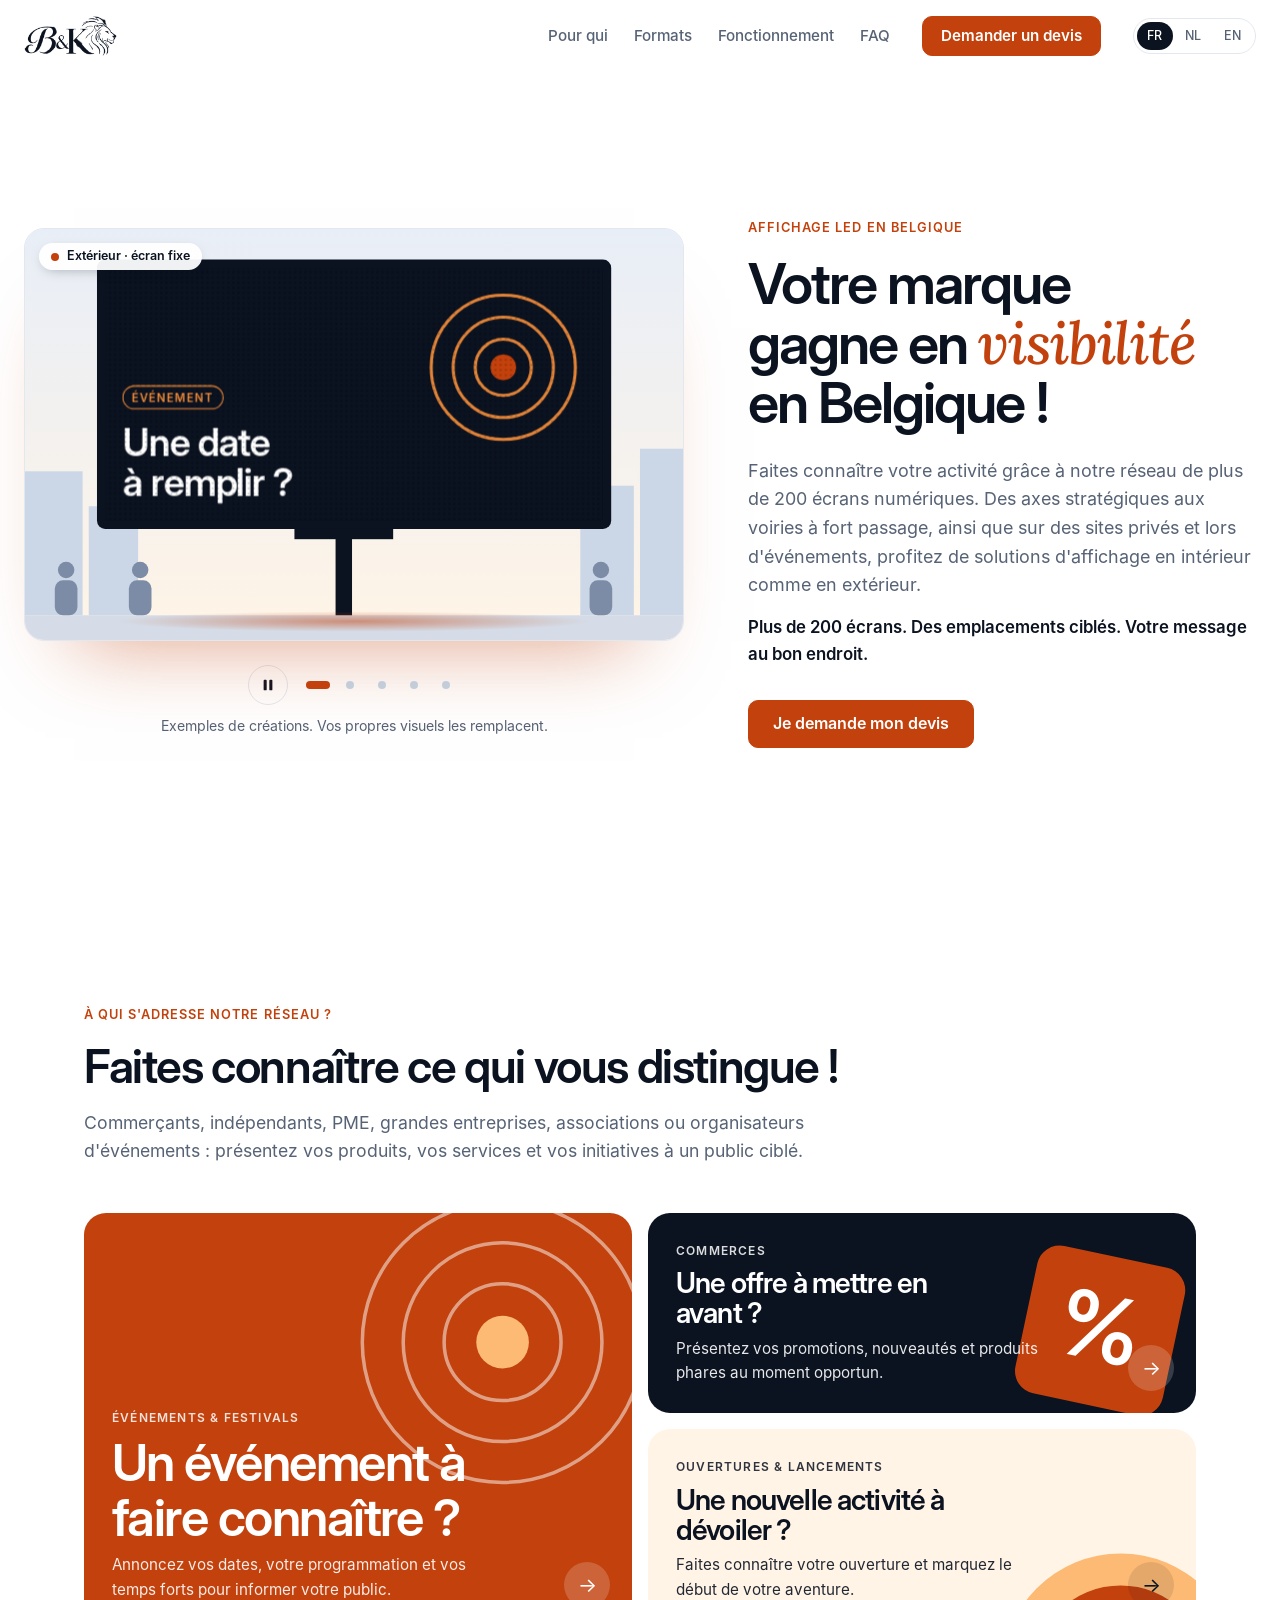
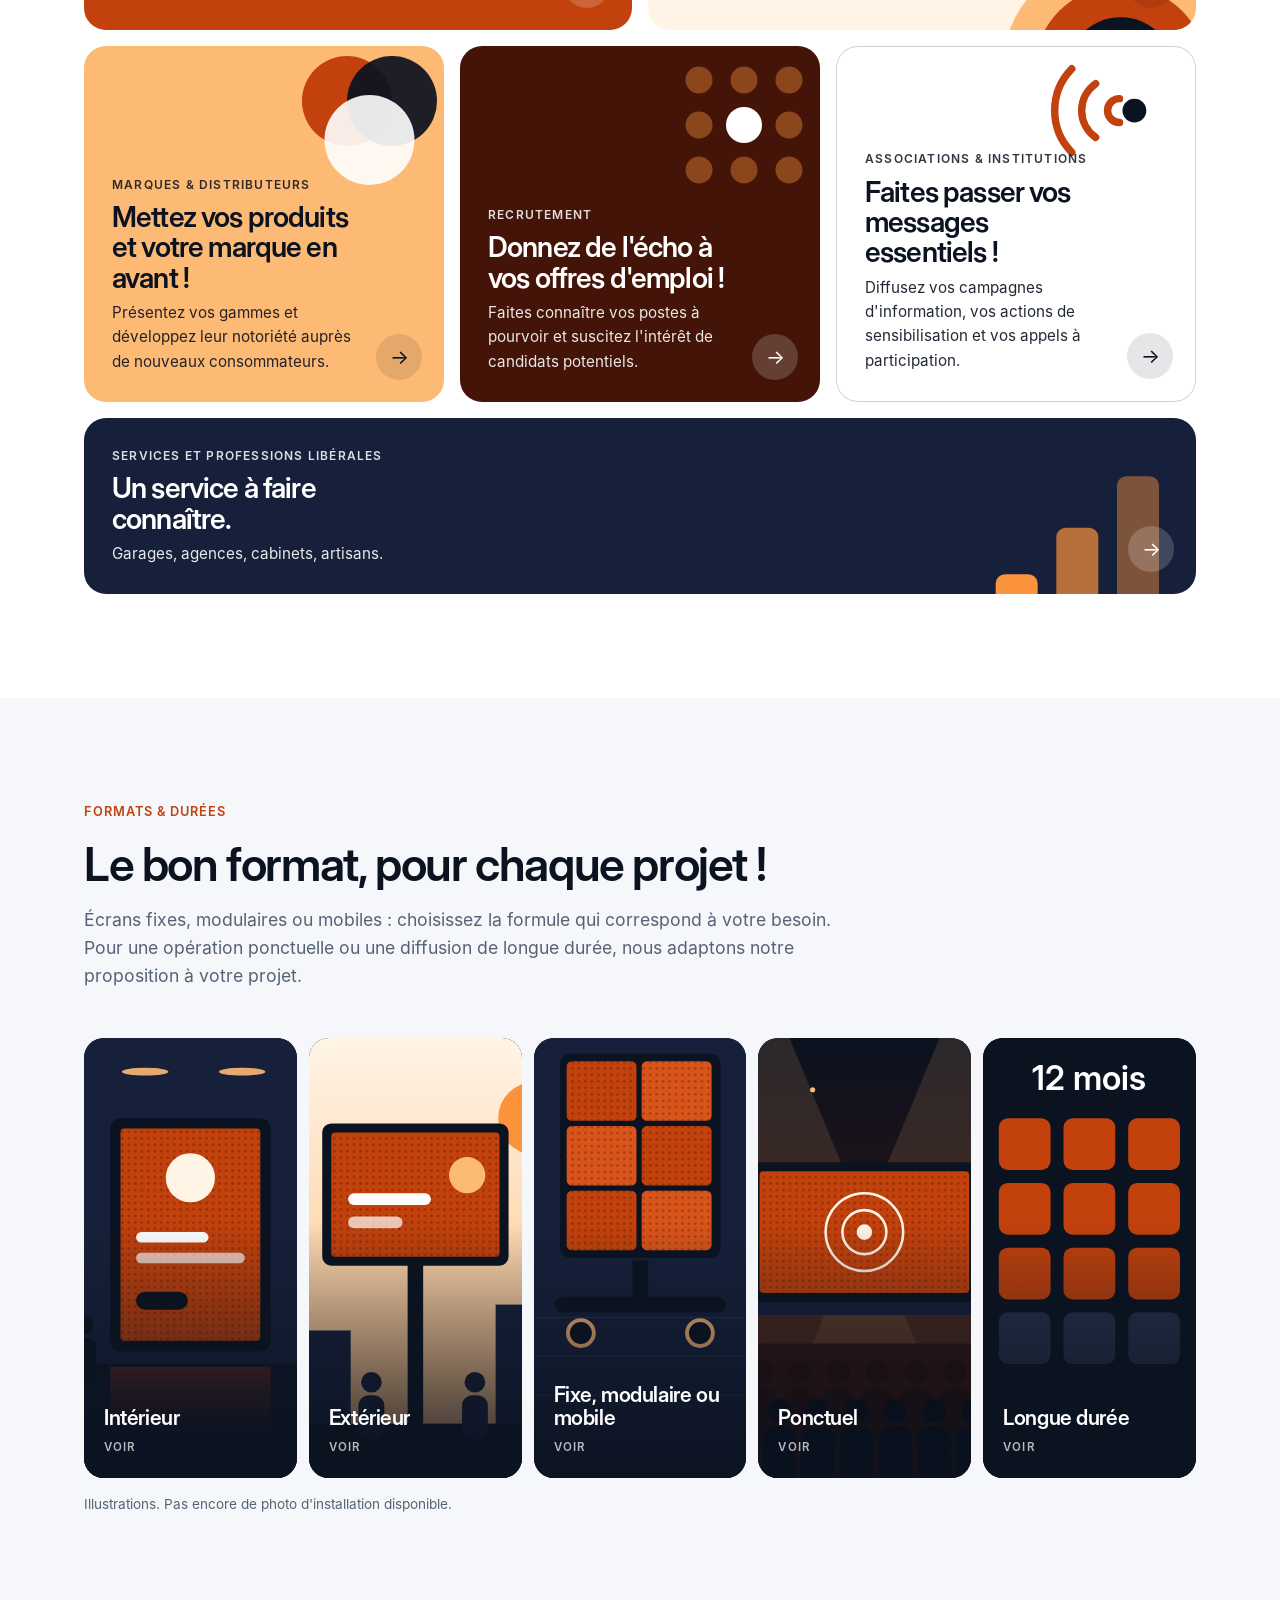
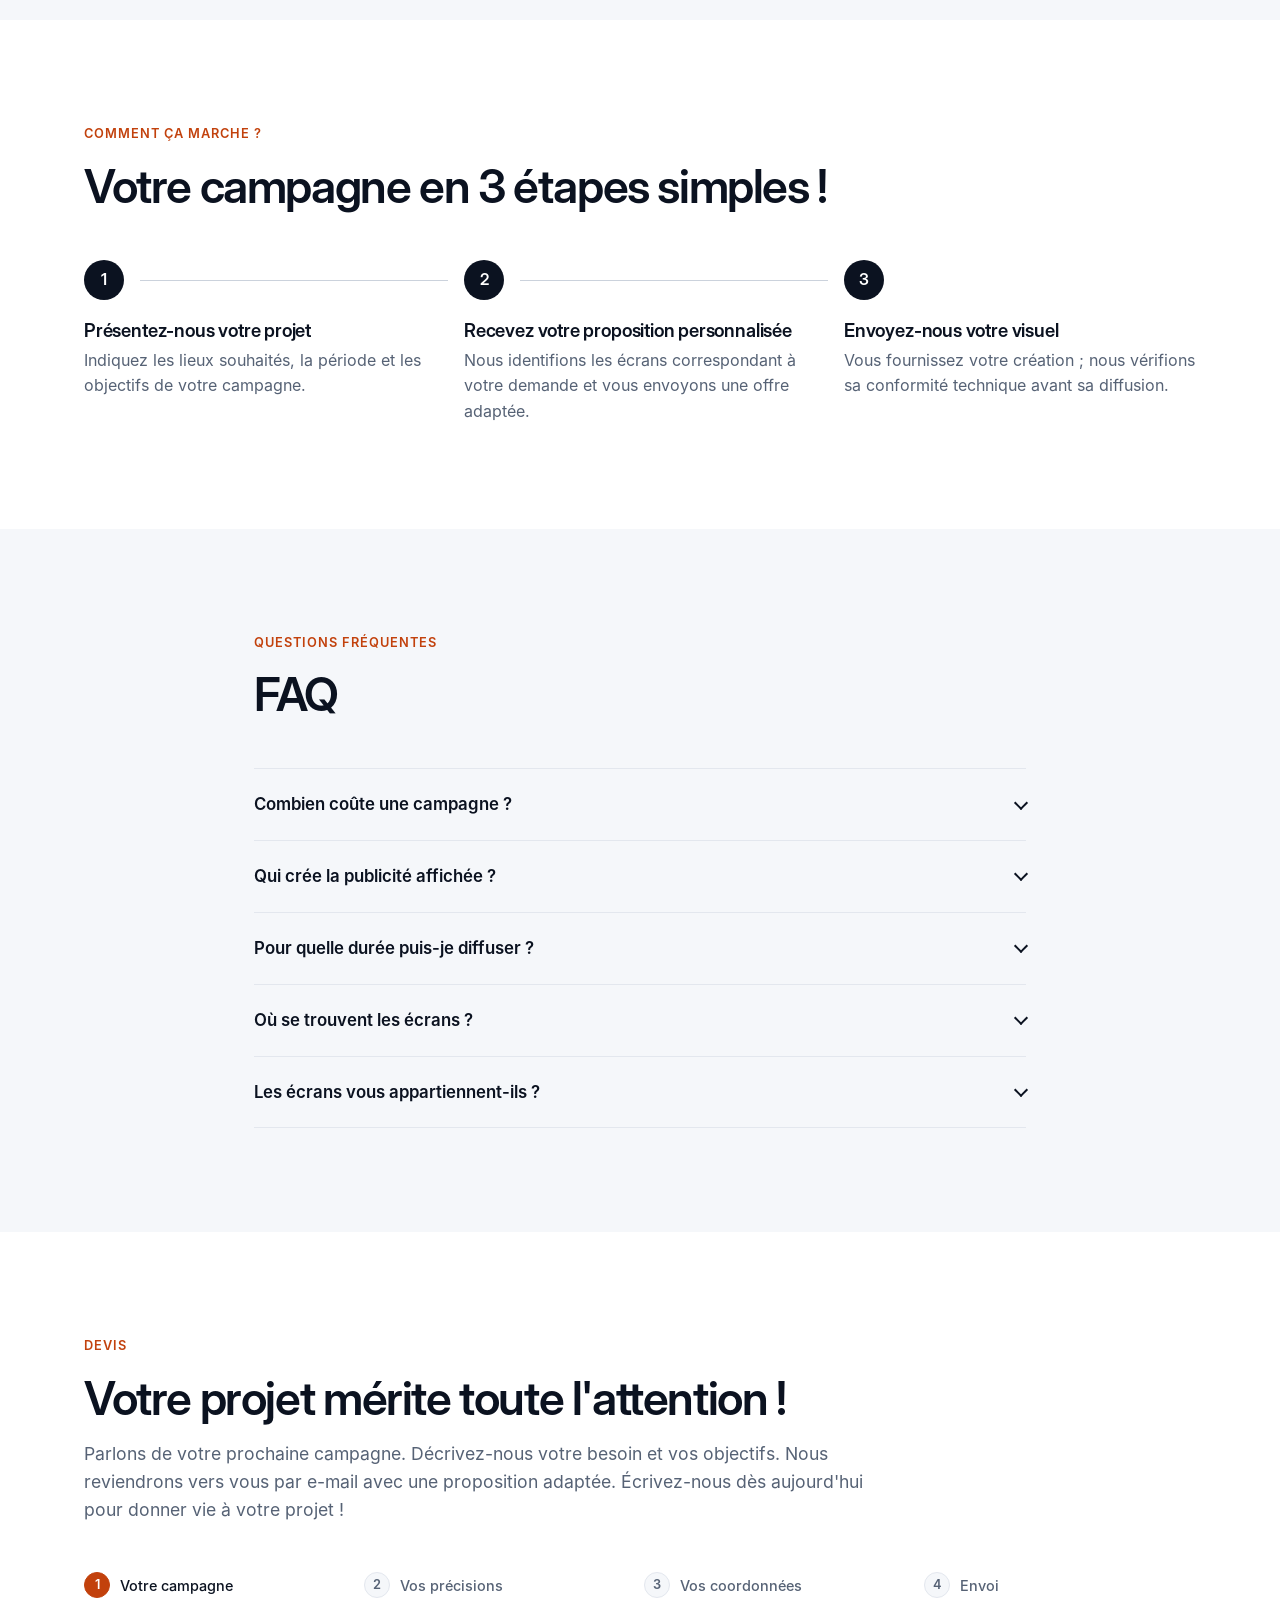
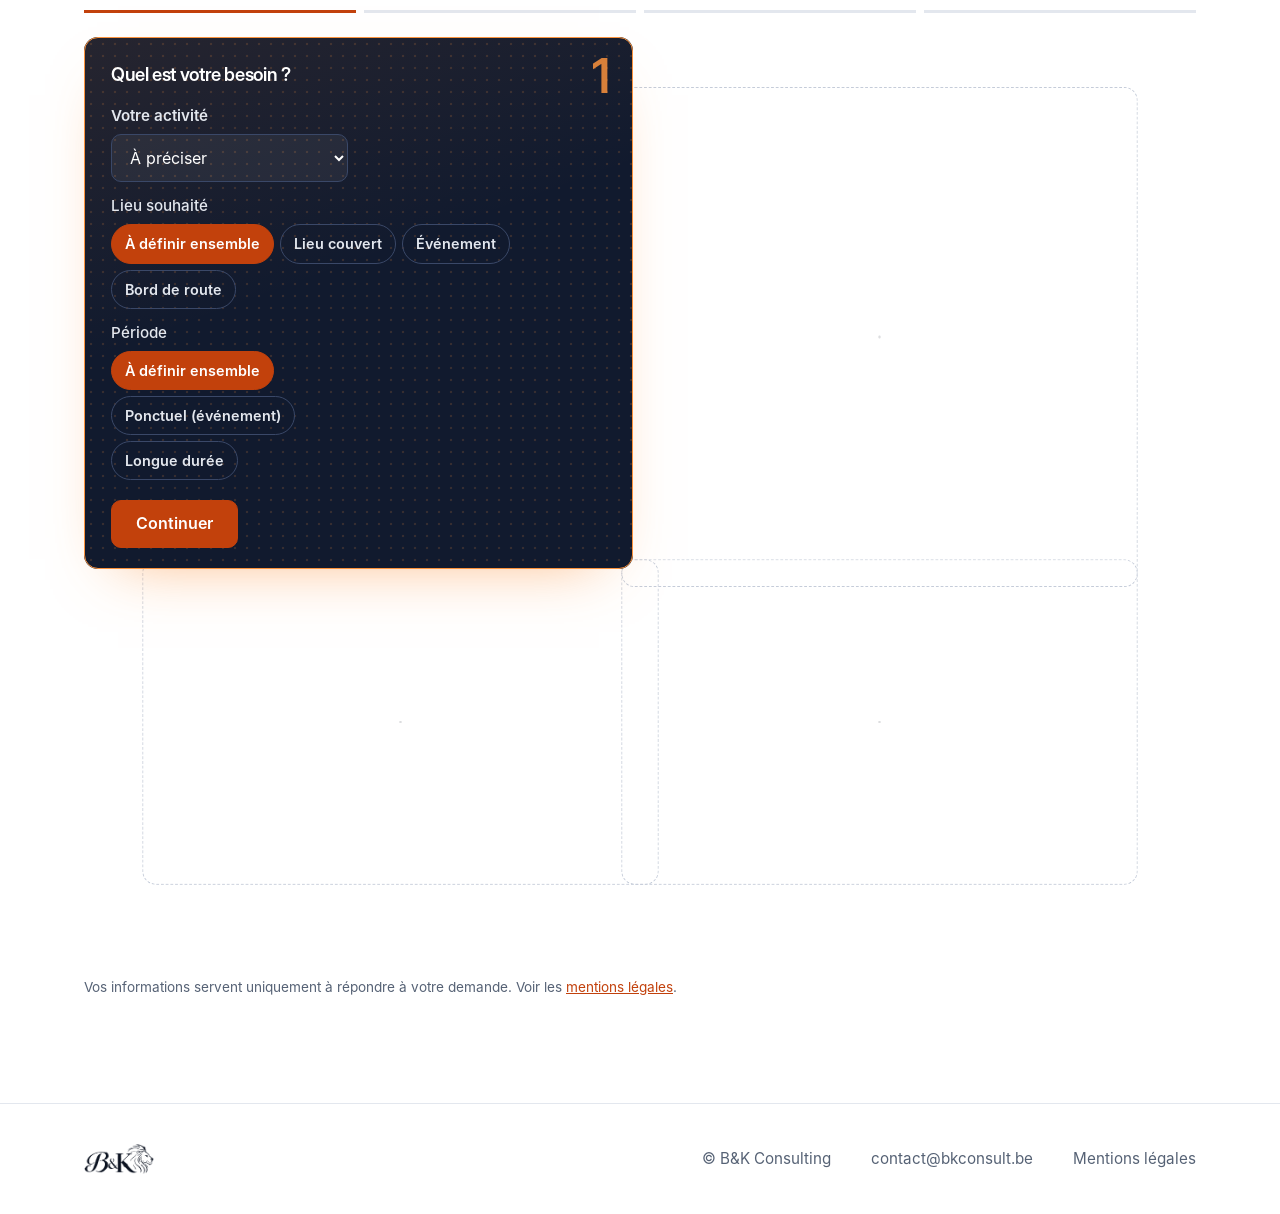
==== commit 27d85a54: "Mentions légales complètes, logo, carrousel, finale mobile, domaine bkconsult.be" ====
--- a/index.html
+++ b/index.html
@@ -35,7 +35,6 @@
       </button>
       <nav class="nav" id="nav" aria-label="Navigation principale">
         <ul>
-          <li><a href="#lieux">Où nous diffusons</a></li>
           <li><a href="#pour-qui">Pour qui</a></li>
           <li><a href="#formats">Formats</a></li>
           <li><a href="#fonctionnement">Fonctionnement</a></li>
@@ -57,13 +56,12 @@
           <p class="lead lead--tag">Plus de 200 écrans. Des emplacements ciblés. Votre message au bon endroit.</p>
           <div class="actions">
             <a class="btn" href="#devis">Je demande mon devis</a>
-            <a class="btn btn--ghost" href="#lieux">Voir où nous diffusons</a>
           </div>
         </div>
 
         <div class="tv" role="group" aria-roledescription="carousel" aria-label="Exemples de créations affichées sur différents écrans">
           <div class="tv__stage" aria-live="off">
-<div class="slide is-active"><svg class="slide__svg" viewBox="0 0 640 400" preserveAspectRatio="xMidYMid slice" role="img" aria-label="Extérieur · écran fixe. Une date à remplir ?"><defs><pattern id="led0" width="5" height="5" patternUnits="userSpaceOnUse"><circle cx="2.5" cy="2.5" r=".9" fill="#000" fill-opacity=".26"/></pattern><linearGradient id="sk0" x1="0" y1="0" x2="0" y2="1"><stop offset="0" stop-color="#E8EEF7"/><stop offset="1" stop-color="#FFF4E6"/></linearGradient><radialGradient id="gl0"><stop offset="0" stop-color="#C2410C" stop-opacity=".5"/><stop offset="1" stop-color="#C2410C" stop-opacity="0"/></radialGradient></defs><rect width="640" height="400" fill="url(#sk0)"/><g fill="#CBD6E6"><rect x="0" y="236" width="56" height="140"/><rect x="62" y="270" width="48" height="106"/><rect x="540" y="250" width="52" height="126"/><rect x="598" y="214" width="42" height="162"/></g><rect y="376" width="640" height="24" fill="#D5DCE7"/><rect x="302" y="292" width="16" height="84" fill="#0B1220"/><rect x="70" y="30" width="500" height="262" rx="8" fill="#0B1220"/><rect x="262" y="292" width="96" height="10" fill="#0B1220"/><ellipse cx="320" cy="382" rx="230" ry="10" fill="url(#gl0)"/><clipPath id="pc0"><rect x="78.0" y="38.0" width="484.0" height="246.0" rx="3"/></clipPath><g class="sv-panel" clip-path="url(#pc0)"><rect x="78.0" y="38.0" width="484.0" height="246.0" fill="#0B1220"/><g fill="none" stroke="#FB923C" stroke-width="3.0" stroke-opacity=".9"><circle cx="465.1" cy="134.9" r="70.1"/><circle cx="465.1" cy="134.9" r="48.7"/><circle cx="465.1" cy="134.9" r="27.3"/></g><circle cx="465.1" cy="134.9" r="12.5" fill="#C2410C"/><g class="sv-lines"><rect x="95.2" y="153.1" width="97.4" height="22.1" rx="11.1" fill="none" stroke="#FB923C" stroke-width="1"/><text class="sv-tag" x="104.1" y="168.2" font-size="11.1" fill="#FB923C" letter-spacing="0.9">ÉVÉNEMENT</text><text class="sv-t" x="95.2" y="221.0" font-size="36.9" fill="#FFFFFF">Une date</text><text class="sv-t" x="95.2" y="260.1" font-size="36.9" fill="#FFFFFF">à remplir ?</text></g><rect x="78.0" y="38.0" width="484.0" height="246.0" fill="url(#led0)"/></g><circle cx="40" cy="332" r="8" fill="#7C8CA6"/><rect x="29" y="342" width="22" height="34" rx="8" fill="#7C8CA6"/><circle cx="112" cy="332" r="8" fill="#7C8CA6"/><rect x="101" y="342" width="22" height="34" rx="8" fill="#7C8CA6"/><circle cx="560" cy="332" r="8" fill="#7C8CA6"/><rect x="549" y="342" width="22" height="34" rx="8" fill="#7C8CA6"/></svg><span class="slide__label">Extérieur · écran fixe</span></div><div class="slide" aria-hidden="true"><svg class="slide__svg" viewBox="0 0 640 400" preserveAspectRatio="xMidYMid slice" role="img" aria-label="Intérieur · totem vertical. Votre promo, vue de loin."><defs><pattern id="led1" width="5" height="5" patternUnits="userSpaceOnUse"><circle cx="2.5" cy="2.5" r=".9" fill="#000" fill-opacity=".26"/></pattern><linearGradient id="sk1" x1="0" y1="0" x2="0" y2="1"><stop offset="0" stop-color="#F3F5F9"/><stop offset="1" stop-color="#E3E7EE"/></linearGradient><radialGradient id="gl1"><stop offset="0" stop-color="#C2410C" stop-opacity=".5"/><stop offset="1" stop-color="#C2410C" stop-opacity="0"/></radialGradient></defs><rect width="640" height="400" fill="url(#sk1)"/><rect y="376" width="640" height="24" fill="#D5DCE7"/><g fill="#fff" fill-opacity=".9"><rect x="40" y="12" width="140" height="6" rx="3"/><rect x="250" y="12" width="140" height="6" rx="3"/><rect x="460" y="12" width="140" height="6" rx="3"/></g><g fill="#E3E7EE"><rect x="0" y="60" width="150" height="316"/><rect x="490" y="60" width="150" height="316"/></g><g fill="#fff"><rect x="18" y="90" width="114" height="150" rx="4"/><rect x="508" y="90" width="114" height="150" rx="4"/></g><rect x="222" y="24" width="196" height="340" rx="10" fill="#0B1220"/><rect x="240" y="364" width="160" height="12" rx="4" fill="#0B1220"/><ellipse cx="320" cy="384" rx="130" ry="8" fill="url(#gl1)"/><clipPath id="pc1"><rect x="230.0" y="32.0" width="180.0" height="300.0" rx="3"/></clipPath><g class="sv-panel" clip-path="url(#pc1)"><rect x="230.0" y="32.0" width="180.0" height="300.0" fill="#C2410C"/><circle cx="339.1" cy="102.9" r="43.2" fill="#FFF4E6"/><circle cx="339.1" cy="102.9" r="36.7" fill="none" stroke="#0B1220" stroke-width="1.6" stroke-dasharray="5.4 4.3"/><text x="339.1" y="119.1" text-anchor="middle" class="sv-t" font-size="51.3" fill="#C2410C">%</text><g class="sv-lines"><rect x="242.6" y="242.6" width="72.0" height="18.0" rx="9.0" fill="none" stroke="#FFF4E6" stroke-width="1"/><text class="sv-tag" x="249.8" y="254.8" font-size="9.0" fill="#FFF4E6" letter-spacing="0.7">COMMERCE</text><text class="sv-t" x="242.6" y="290.8" font-size="23.0" fill="#FFFFFF">Votre promo,</text><text class="sv-t" x="242.6" y="315.3" font-size="23.0" fill="#FFFFFF">vue de loin.</text></g><rect x="230.0" y="32.0" width="180.0" height="300.0" fill="url(#led1)"/></g><circle cx="84" cy="332" r="8" fill="#8D99AC"/><rect x="73" y="342" width="22" height="34" rx="8" fill="#8D99AC"/><circle cx="520" cy="332" r="8" fill="#8D99AC"/><rect x="509" y="342" width="22" height="34" rx="8" fill="#8D99AC"/><circle cx="586" cy="332" r="8" fill="#8D99AC"/><rect x="575" y="342" width="22" height="34" rx="8" fill="#8D99AC"/></svg><span class="slide__label">Intérieur · totem vertical</span></div><div class="slide" aria-hidden="true"><svg class="slide__svg" viewBox="0 0 640 400" preserveAspectRatio="xMidYMid slice" role="img" aria-label="Modulaire · mur d'écrans. Votre ouverture, annoncée."><defs><pattern id="led2" width="5" height="5" patternUnits="userSpaceOnUse"><circle cx="2.5" cy="2.5" r=".9" fill="#000" fill-opacity=".26"/></pattern><linearGradient id="sk2" x1="0" y1="0" x2="0" y2="1"><stop offset="0" stop-color="#263049"/><stop offset="1" stop-color="#16203A"/></linearGradient><radialGradient id="gl2"><stop offset="0" stop-color="#C2410C" stop-opacity=".5"/><stop offset="1" stop-color="#C2410C" stop-opacity="0"/></radialGradient></defs><rect width="640" height="400" fill="url(#sk2)"/><g stroke="#fff" stroke-opacity=".06" stroke-width="1"><path d="M0 20 H640"/><path d="M0 44 H640"/><path d="M0 68 H640"/><path d="M0 92 H640"/><path d="M0 116 H640"/><path d="M0 140 H640"/><path d="M0 164 H640"/><path d="M0 188 H640"/><path d="M0 212 H640"/><path d="M0 236 H640"/><path d="M0 260 H640"/><path d="M0 284 H640"/><path d="M0 308 H640"/><path d="M0 332 H640"/><path d="M0 356 H640"/></g><rect y="376" width="640" height="24" fill="#0E1527"/><rect x="77" y="42" width="486" height="244" rx="8" fill="#0B1220"/><rect x="85" y="50" width="470" height="228" fill="#C2410C"/><clipPath id="pc2"><rect x="85.0" y="50.0" width="470.0" height="228.0" rx="3"/></clipPath><g class="sv-panel" clip-path="url(#pc2)"><rect x="85.0" y="50.0" width="470.0" height="228.0" fill="#FFF4E6"/><circle cx="465.2" cy="139.8" r="68.4" fill="#FDBA74"/><circle cx="465.2" cy="139.8" r="52.0" fill="#C2410C"/><circle cx="465.2" cy="139.8" r="35.6" fill="#0B1220"/><circle cx="465.2" cy="139.8" r="19.2" fill="#FFF4E6"/><g stroke="#0B1220" stroke-width="4"><path d="M239.500 50V278M397.500 50V278M85 164H555"/></g><g class="sv-lines"><rect x="101.0" y="156.7" width="90.3" height="20.5" rx="10.3" fill="none" stroke="#C2410C" stroke-width="1"/><text class="sv-tag" x="109.2" y="170.7" font-size="10.3" fill="#C2410C" letter-spacing="0.8">OUVERTURE</text><text class="sv-t" x="101.0" y="219.6" font-size="34.2" fill="#0B1220">Votre ouverture,</text><text class="sv-t" x="101.0" y="255.9" font-size="34.2" fill="#0B1220">annoncée.</text></g><rect x="85.0" y="50.0" width="470.0" height="228.0" fill="url(#led2)"/></g><rect x="110" y="286" width="12" height="90" fill="#0B1220"/><rect x="518" y="286" width="12" height="90" fill="#0B1220"/><ellipse cx="320" cy="382" rx="250" ry="9" fill="url(#gl2)"/><circle cx="40" cy="332" r="8" fill="#3A4660"/><rect x="29" y="342" width="22" height="34" rx="8" fill="#3A4660"/><circle cx="600" cy="332" r="8" fill="#3A4660"/><rect x="589" y="342" width="22" height="34" rx="8" fill="#3A4660"/></svg><span class="slide__label">Modulaire · mur d'écrans</span></div><div class="slide" aria-hidden="true"><svg class="slide__svg" viewBox="0 0 640 400" preserveAspectRatio="xMidYMid slice" role="img" aria-label="Mobile · écran sur roulettes. On recrute. Dites-le en public."><defs><pattern id="led3" width="5" height="5" patternUnits="userSpaceOnUse"><circle cx="2.5" cy="2.5" r=".9" fill="#000" fill-opacity=".26"/></pattern><linearGradient id="sk3" x1="0" y1="0" x2="0" y2="1"><stop offset="0" stop-color="#16203A"/><stop offset="1" stop-color="#431407"/></linearGradient><radialGradient id="gl3"><stop offset="0" stop-color="#C2410C" stop-opacity=".5"/><stop offset="1" stop-color="#C2410C" stop-opacity="0"/></radialGradient></defs><rect width="640" height="400" fill="url(#sk3)"/><polygon points="90,0 150,0 270,376 20,376" fill="#FDBA74" fill-opacity=".1"/><polygon points="550,0 490,0 370,376 620,376" fill="#FDBA74" fill-opacity=".1"/><g fill="#FDBA74"><circle cx="60" cy="60" r="2.2"/><circle cx="580" cy="90" r="2.4"/><circle cx="110" cy="140" r="1.8"/><circle cx="530" cy="40" r="2"/></g><rect y="376" width="640" height="24" fill="#2A0E05"/><rect x="182" y="22" width="276" height="306" rx="10" fill="#0B1220"/><rect x="314" y="328" width="12" height="14" fill="#0B1220"/><rect x="232" y="340" width="176" height="12" rx="6" fill="#0B1220"/><g fill="#0B1220" stroke="#FDBA74" stroke-width="3"><circle cx="258" cy="362" r="14"/><circle cx="382" cy="362" r="14"/></g><clipPath id="pc3"><rect x="190.0" y="30.0" width="260.0" height="290.0" rx="3"/></clipPath><g class="sv-panel" clip-path="url(#pc3)"><rect x="190.0" y="30.0" width="260.0" height="290.0" fill="#431407"/><g fill="#FB923C" fill-opacity=".45"><circle cx="308.6" cy="93.4" r="11.7"/><circle cx="347.6" cy="93.4" r="11.7"/><circle cx="386.6" cy="93.4" r="11.7"/><circle cx="308.6" cy="132.4" r="11.7"/><circle cx="386.6" cy="132.4" r="11.7"/><circle cx="308.6" cy="171.4" r="11.7"/><circle cx="347.6" cy="171.4" r="11.7"/><circle cx="386.6" cy="171.4" r="11.7"/></g><circle cx="347.6" cy="132.4" r="15.6" fill="#fff"/><g class="sv-lines"><rect x="208.2" y="149.3" width="121.7" height="23.4" rx="11.7" fill="none" stroke="#FB923C" stroke-width="1"/><text class="sv-tag" x="217.6" y="165.2" font-size="11.7" fill="#FB923C" letter-spacing="0.9">RECRUTEMENT</text><text class="sv-t" x="208.2" y="218.3" font-size="36.3" fill="#FFFFFF">On recrute.</text><text class="sv-t" x="208.2" y="256.8" font-size="36.3" fill="#FFFFFF">Dites-le</text><text class="sv-t" x="208.2" y="295.3" font-size="36.3" fill="#FFFFFF">en public.</text></g><rect x="190.0" y="30.0" width="260.0" height="290.0" fill="url(#led3)"/></g><circle cx="12" cy="354" r="9" fill="#050A14"/><rect x="0" y="364" width="24" height="34" rx="9" fill="#050A14"/><circle cx="46" cy="354" r="9" fill="#050A14"/><rect x="34" y="364" width="24" height="34" rx="9" fill="#050A14"/><circle cx="80" cy="354" r="9" fill="#050A14"/><rect x="68" y="364" width="24" height="34" rx="9" fill="#050A14"/><circle cx="114" cy="354" r="9" fill="#050A14"/><rect x="102" y="364" width="24" height="34" rx="9" fill="#050A14"/><circle cx="148" cy="354" r="9" fill="#050A14"/><rect x="136" y="364" width="24" height="34" rx="9" fill="#050A14"/><circle cx="522" cy="354" r="9" fill="#050A14"/><rect x="510" y="364" width="24" height="34" rx="9" fill="#050A14"/><circle cx="556" cy="354" r="9" fill="#050A14"/><rect x="544" y="364" width="24" height="34" rx="9" fill="#050A14"/><circle cx="590" cy="354" r="9" fill="#050A14"/><rect x="578" y="364" width="24" height="34" rx="9" fill="#050A14"/><circle cx="624" cy="354" r="9" fill="#050A14"/><rect x="612" y="364" width="24" height="34" rx="9" fill="#050A14"/></svg><span class="slide__label">Mobile · écran sur roulettes</span></div><div class="slide" aria-hidden="true"><svg class="slide__svg" viewBox="0 0 640 400" preserveAspectRatio="xMidYMid slice" role="img" aria-label="Événement · mur LED. Votre marque, en grand."><defs><pattern id="led4" width="5" height="5" patternUnits="userSpaceOnUse"><circle cx="2.5" cy="2.5" r=".9" fill="#000" fill-opacity=".26"/></pattern><linearGradient id="sk4" x1="0" y1="0" x2="0" y2="1"><stop offset="0" stop-color="#D9E4F2"/><stop offset="1" stop-color="#F5F7FA"/></linearGradient><radialGradient id="gl4"><stop offset="0" stop-color="#C2410C" stop-opacity=".5"/><stop offset="1" stop-color="#C2410C" stop-opacity="0"/></radialGradient></defs><rect width="640" height="400" fill="url(#sk4)"/><rect y="376" width="640" height="24" fill="#101A30"/><polygon points="120,0 190,0 330,376 40,376" fill="#FDBA74" fill-opacity=".09"/><polygon points="520,0 450,0 310,376 600,376" fill="#FDBA74" fill-opacity=".09"/><rect x="0" y="0" width="640" height="14" fill="#0B1220"/><path d="M0 34 Q160 66 320 34 T640 34" fill="none" stroke="#3A4660" stroke-width="2"/><polygon points="20,36 36,36 28,54" fill="#C2410C"/><polygon points="60,36 76,36 68,54" fill="#FDBA74"/><polygon points="100,44 116,44 108,62" fill="#FFF4E6"/><polygon points="140,36 156,36 148,54" fill="#FB923C"/><polygon points="180,44 196,44 188,62" fill="#C2410C"/><polygon points="220,36 236,36 228,54" fill="#FDBA74"/><polygon points="260,44 276,44 268,62" fill="#FFF4E6"/><polygon points="300,36 316,36 308,54" fill="#FB923C"/><polygon points="340,44 356,44 348,62" fill="#C2410C"/><polygon points="380,36 396,36 388,54" fill="#FDBA74"/><polygon points="420,44 436,44 428,62" fill="#FFF4E6"/><polygon points="460,36 476,36 468,54" fill="#FB923C"/><polygon points="500,44 516,44 508,62" fill="#C2410C"/><polygon points="540,36 556,36 548,54" fill="#FDBA74"/><polygon points="580,44 596,44 588,62" fill="#FFF4E6"/><polygon points="620,36 636,36 628,54" fill="#FB923C"/><rect x="116" y="70" width="408" height="236" rx="8" fill="#0B1220"/><rect x="90" y="306" width="460" height="14" rx="3" fill="#263049"/><rect y="354" width="640" height="22" fill="#16203A"/><clipPath id="pc4"><rect x="124.0" y="78.0" width="392.0" height="220.0" rx="3"/></clipPath><g class="sv-panel" clip-path="url(#pc4)"><rect x="124.0" y="78.0" width="392.0" height="220.0" fill="#FDBA74"/><circle cx="409.5" cy="151.5" r="36.3" fill="#C2410C"/><circle cx="449.1" cy="151.5" r="36.3" fill="#0B1220" fill-opacity=".92"/><circle cx="429.3" cy="184.5" r="36.3" fill="#fff" fill-opacity=".92"/><g class="sv-lines"><rect x="139.4" y="181.0" width="63.4" height="19.8" rx="9.9" fill="none" stroke="#0B1220" stroke-width="1"/><text class="sv-tag" x="147.3" y="194.4" font-size="9.9" fill="#0B1220" letter-spacing="0.8">MARQUE</text><text class="sv-t" x="139.4" y="241.7" font-size="33.0" fill="#0B1220">Votre marque,</text><text class="sv-t" x="139.4" y="276.7" font-size="33.0" fill="#0B1220">en grand.</text></g><rect x="124.0" y="78.0" width="392.0" height="220.0" fill="url(#led4)"/></g><g fill="#FDBA74"><circle cx="60" cy="110" r="2.4"/><circle cx="590" cy="130" r="2.2"/><circle cx="40" cy="200" r="1.8"/><circle cx="604" cy="220" r="2"/></g><circle cx="8" cy="356" r="10" fill="#050A14"/><rect x="-5" y="366" width="26" height="34" rx="10" fill="#050A14"/><circle cx="44" cy="356" r="10" fill="#050A14"/><rect x="31" y="366" width="26" height="34" rx="10" fill="#050A14"/><circle cx="80" cy="356" r="10" fill="#050A14"/><rect x="67" y="366" width="26" height="34" rx="10" fill="#050A14"/><circle cx="116" cy="356" r="10" fill="#050A14"/><rect x="103" y="366" width="26" height="34" rx="10" fill="#050A14"/><circle cx="152" cy="356" r="10" fill="#050A14"/><rect x="139" y="366" width="26" height="34" rx="10" fill="#050A14"/><circle cx="188" cy="356" r="10" fill="#050A14"/><rect x="175" y="366" width="26" height="34" rx="10" fill="#050A14"/><circle cx="224" cy="356" r="10" fill="#050A14"/><rect x="211" y="366" width="26" height="34" rx="10" fill="#050A14"/><circle cx="260" cy="356" r="10" fill="#050A14"/><rect x="247" y="366" width="26" height="34" rx="10" fill="#050A14"/><circle cx="296" cy="356" r="10" fill="#050A14"/><rect x="283" y="366" width="26" height="34" rx="10" fill="#050A14"/><circle cx="332" cy="356" r="10" fill="#050A14"/><rect x="319" y="366" width="26" height="34" rx="10" fill="#050A14"/><circle cx="368" cy="356" r="10" fill="#050A14"/><rect x="355" y="366" width="26" height="34" rx="10" fill="#050A14"/><circle cx="404" cy="356" r="10" fill="#050A14"/><rect x="391" y="366" width="26" height="34" rx="10" fill="#050A14"/><circle cx="440" cy="356" r="10" fill="#050A14"/><rect x="427" y="366" width="26" height="34" rx="10" fill="#050A14"/><circle cx="476" cy="356" r="10" fill="#050A14"/><rect x="463" y="366" width="26" height="34" rx="10" fill="#050A14"/><circle cx="512" cy="356" r="10" fill="#050A14"/><rect x="499" y="366" width="26" height="34" rx="10" fill="#050A14"/><circle cx="548" cy="356" r="10" fill="#050A14"/><rect x="535" y="366" width="26" height="34" rx="10" fill="#050A14"/><circle cx="584" cy="356" r="10" fill="#050A14"/><rect x="571" y="366" width="26" height="34" rx="10" fill="#050A14"/><circle cx="620" cy="356" r="10" fill="#050A14"/><rect x="607" y="366" width="26" height="34" rx="10" fill="#050A14"/></svg><span class="slide__label">Événement · mur LED</span></div>
+<div class="slide is-active"><svg class="slide__svg" viewBox="0 0 640 400" preserveAspectRatio="xMidYMid slice" role="img" aria-label="Extérieur · écran fixe. Une date à remplir ?"><defs><pattern id="led0" width="5" height="5" patternUnits="userSpaceOnUse"><circle cx="2.5" cy="2.5" r=".9" fill="#000" fill-opacity=".26"/></pattern><linearGradient id="sk0" x1="0" y1="0" x2="0" y2="1"><stop offset="0" stop-color="#E8EEF7"/><stop offset="1" stop-color="#FFF4E6"/></linearGradient><radialGradient id="gl0"><stop offset="0" stop-color="#C2410C" stop-opacity=".5"/><stop offset="1" stop-color="#C2410C" stop-opacity="0"/></radialGradient></defs><rect width="640" height="400" fill="url(#sk0)"/><g fill="#CBD6E6"><rect x="0" y="236" width="56" height="140"/><rect x="62" y="270" width="48" height="106"/><rect x="540" y="250" width="52" height="126"/><rect x="598" y="214" width="42" height="162"/></g><rect y="376" width="640" height="24" fill="#D5DCE7"/><rect x="302" y="292" width="16" height="84" fill="#0B1220"/><rect x="70" y="30" width="500" height="262" rx="8" fill="#0B1220"/><rect x="262" y="292" width="96" height="10" fill="#0B1220"/><ellipse cx="320" cy="382" rx="230" ry="10" fill="url(#gl0)"/><clipPath id="pc0"><rect x="78.0" y="38.0" width="484.0" height="246.0" rx="3"/></clipPath><g class="sv-panel" clip-path="url(#pc0)"><rect x="78.0" y="38.0" width="484.0" height="246.0" fill="#0B1220"/><g fill="none" stroke="#FB923C" stroke-width="3.0" stroke-opacity=".9"><circle cx="465.1" cy="134.9" r="70.1"/><circle cx="465.1" cy="134.9" r="48.7"/><circle cx="465.1" cy="134.9" r="27.3"/></g><circle cx="465.1" cy="134.9" r="12.5" fill="#C2410C"/><g class="sv-lines"><rect x="95.2" y="153.1" width="97.4" height="22.1" rx="11.1" fill="none" stroke="#FB923C" stroke-width="1"/><text class="sv-tag" x="104.1" y="168.2" font-size="11.1" fill="#FB923C" letter-spacing="0.9">ÉVÉNEMENT</text><text class="sv-t" x="95.2" y="221.0" font-size="36.9" fill="#FFFFFF">Une date</text><text class="sv-t" x="95.2" y="260.1" font-size="36.9" fill="#FFFFFF">à remplir ?</text></g><rect x="78.0" y="38.0" width="484.0" height="246.0" fill="url(#led0)"/></g><circle cx="40" cy="332" r="8" fill="#7C8CA6"/><rect x="29" y="342" width="22" height="34" rx="8" fill="#7C8CA6"/><circle cx="112" cy="332" r="8" fill="#7C8CA6"/><rect x="101" y="342" width="22" height="34" rx="8" fill="#7C8CA6"/><circle cx="560" cy="332" r="8" fill="#7C8CA6"/><rect x="549" y="342" width="22" height="34" rx="8" fill="#7C8CA6"/></svg><span class="slide__label">Extérieur · écran fixe</span></div><div class="slide" aria-hidden="true"><svg class="slide__svg" viewBox="0 0 640 400" preserveAspectRatio="xMidYMid slice" role="img" aria-label="Intérieur · totem vertical. Votre promo, vue de loin."><defs><pattern id="led1" width="5" height="5" patternUnits="userSpaceOnUse"><circle cx="2.5" cy="2.5" r=".9" fill="#000" fill-opacity=".26"/></pattern><linearGradient id="sk1" x1="0" y1="0" x2="0" y2="1"><stop offset="0" stop-color="#F3F5F9"/><stop offset="1" stop-color="#E3E7EE"/></linearGradient><radialGradient id="gl1"><stop offset="0" stop-color="#C2410C" stop-opacity=".5"/><stop offset="1" stop-color="#C2410C" stop-opacity="0"/></radialGradient></defs><rect width="640" height="400" fill="url(#sk1)"/><rect y="376" width="640" height="24" fill="#D5DCE7"/><g fill="#fff" fill-opacity=".9"><rect x="40" y="12" width="140" height="6" rx="3"/><rect x="250" y="12" width="140" height="6" rx="3"/><rect x="460" y="12" width="140" height="6" rx="3"/></g><g fill="#E3E7EE"><rect x="0" y="60" width="150" height="316"/><rect x="490" y="60" width="150" height="316"/></g><g fill="#fff"><rect x="18" y="90" width="114" height="150" rx="4"/><rect x="508" y="90" width="114" height="150" rx="4"/></g><rect x="222" y="24" width="196" height="340" rx="10" fill="#0B1220"/><rect x="240" y="364" width="160" height="12" rx="4" fill="#0B1220"/><ellipse cx="320" cy="384" rx="130" ry="8" fill="url(#gl1)"/><clipPath id="pc1"><rect x="230.0" y="32.0" width="180.0" height="300.0" rx="3"/></clipPath><g class="sv-panel" clip-path="url(#pc1)"><rect x="230.0" y="32.0" width="180.0" height="300.0" fill="#C2410C"/><circle cx="339.1" cy="102.9" r="43.2" fill="#FFF4E6"/><circle cx="339.1" cy="102.9" r="36.7" fill="none" stroke="#0B1220" stroke-width="1.6" stroke-dasharray="5.4 4.3"/><text x="339.1" y="119.1" text-anchor="middle" class="sv-t" font-size="51.3" fill="#C2410C">%</text><g class="sv-lines"><rect x="242.6" y="242.6" width="72.0" height="18.0" rx="9.0" fill="none" stroke="#FFF4E6" stroke-width="1"/><text class="sv-tag" x="249.8" y="254.8" font-size="9.0" fill="#FFF4E6" letter-spacing="0.7">COMMERCE</text><text class="sv-t" x="242.6" y="290.8" font-size="23.0" fill="#FFFFFF">Votre promo,</text><text class="sv-t" x="242.6" y="315.3" font-size="23.0" fill="#FFFFFF">vue de loin.</text></g><rect x="230.0" y="32.0" width="180.0" height="300.0" fill="url(#led1)"/></g><circle cx="84" cy="332" r="8" fill="#8D99AC"/><rect x="73" y="342" width="22" height="34" rx="8" fill="#8D99AC"/><circle cx="520" cy="332" r="8" fill="#8D99AC"/><rect x="509" y="342" width="22" height="34" rx="8" fill="#8D99AC"/><circle cx="586" cy="332" r="8" fill="#8D99AC"/><rect x="575" y="342" width="22" height="34" rx="8" fill="#8D99AC"/></svg><span class="slide__label">Intérieur · totem vertical</span></div><div class="slide" aria-hidden="true"><svg class="slide__svg" viewBox="0 0 640 400" preserveAspectRatio="xMidYMid slice" role="img" aria-label="Modulaire · mur d'écrans. Votre ouverture, annoncée."><defs><pattern id="led2" width="5" height="5" patternUnits="userSpaceOnUse"><circle cx="2.5" cy="2.5" r=".9" fill="#000" fill-opacity=".26"/></pattern><linearGradient id="sk2" x1="0" y1="0" x2="0" y2="1"><stop offset="0" stop-color="#263049"/><stop offset="1" stop-color="#16203A"/></linearGradient><radialGradient id="gl2"><stop offset="0" stop-color="#C2410C" stop-opacity=".5"/><stop offset="1" stop-color="#C2410C" stop-opacity="0"/></radialGradient></defs><rect width="640" height="400" fill="url(#sk2)"/><g stroke="#fff" stroke-opacity=".06" stroke-width="1"><path d="M0 20 H640"/><path d="M0 44 H640"/><path d="M0 68 H640"/><path d="M0 92 H640"/><path d="M0 116 H640"/><path d="M0 140 H640"/><path d="M0 164 H640"/><path d="M0 188 H640"/><path d="M0 212 H640"/><path d="M0 236 H640"/><path d="M0 260 H640"/><path d="M0 284 H640"/><path d="M0 308 H640"/><path d="M0 332 H640"/><path d="M0 356 H640"/></g><rect y="376" width="640" height="24" fill="#0E1527"/><rect x="77" y="42" width="486" height="244" rx="8" fill="#0B1220"/><rect x="85" y="50" width="470" height="228" fill="#C2410C"/><clipPath id="pc2"><rect x="85.0" y="50.0" width="470.0" height="228.0" rx="3"/></clipPath><g class="sv-panel" clip-path="url(#pc2)"><rect x="85.0" y="50.0" width="470.0" height="228.0" fill="#FFF4E6"/><circle cx="465.2" cy="139.8" r="68.4" fill="#FDBA74"/><circle cx="465.2" cy="139.8" r="52.0" fill="#C2410C"/><circle cx="465.2" cy="139.8" r="35.6" fill="#0B1220"/><circle cx="465.2" cy="139.8" r="19.2" fill="#FFF4E6"/><g stroke="#0B1220" stroke-width="4"><path d="M239.500 50V278M397.500 50V278M85 164H555"/></g><g class="sv-lines"><rect x="101.0" y="156.7" width="90.3" height="20.5" rx="10.3" fill="#FFF4E6" stroke="#C2410C" stroke-width="1"/><text class="sv-tag" x="109.2" y="170.7" font-size="10.3" fill="#C2410C" letter-spacing="0.8">OUVERTURE</text><text class="sv-t" x="101.0" y="219.6" font-size="34.2" fill="#0B1220" stroke="#FFF4E6" stroke-width="5.5" stroke-linejoin="round" paint-order="stroke">Votre ouverture,</text><text class="sv-t" x="101.0" y="255.9" font-size="34.2" fill="#0B1220" stroke="#FFF4E6" stroke-width="5.5" stroke-linejoin="round" paint-order="stroke">annoncée.</text></g><rect x="85.0" y="50.0" width="470.0" height="228.0" fill="url(#led2)"/></g><rect x="110" y="286" width="12" height="90" fill="#0B1220"/><rect x="518" y="286" width="12" height="90" fill="#0B1220"/><ellipse cx="320" cy="382" rx="250" ry="9" fill="url(#gl2)"/><circle cx="40" cy="332" r="8" fill="#3A4660"/><rect x="29" y="342" width="22" height="34" rx="8" fill="#3A4660"/><circle cx="600" cy="332" r="8" fill="#3A4660"/><rect x="589" y="342" width="22" height="34" rx="8" fill="#3A4660"/></svg><span class="slide__label">Modulaire · mur d'écrans</span></div><div class="slide" aria-hidden="true"><svg class="slide__svg" viewBox="0 0 640 400" preserveAspectRatio="xMidYMid slice" role="img" aria-label="Mobile · écran sur roulettes. On recrute. Dites-le en public."><defs><pattern id="led3" width="5" height="5" patternUnits="userSpaceOnUse"><circle cx="2.5" cy="2.5" r=".9" fill="#000" fill-opacity=".26"/></pattern><linearGradient id="sk3" x1="0" y1="0" x2="0" y2="1"><stop offset="0" stop-color="#16203A"/><stop offset="1" stop-color="#431407"/></linearGradient><radialGradient id="gl3"><stop offset="0" stop-color="#C2410C" stop-opacity=".5"/><stop offset="1" stop-color="#C2410C" stop-opacity="0"/></radialGradient></defs><rect width="640" height="400" fill="url(#sk3)"/><polygon points="90,0 150,0 270,376 20,376" fill="#FDBA74" fill-opacity=".1"/><polygon points="550,0 490,0 370,376 620,376" fill="#FDBA74" fill-opacity=".1"/><g fill="#FDBA74"><circle cx="60" cy="60" r="2.2"/><circle cx="580" cy="90" r="2.4"/><circle cx="110" cy="140" r="1.8"/><circle cx="530" cy="40" r="2"/></g><rect y="376" width="640" height="24" fill="#2A0E05"/><rect x="182" y="22" width="276" height="306" rx="10" fill="#0B1220"/><rect x="314" y="328" width="12" height="14" fill="#0B1220"/><rect x="232" y="340" width="176" height="12" rx="6" fill="#0B1220"/><g fill="#0B1220" stroke="#FDBA74" stroke-width="3"><circle cx="258" cy="362" r="14"/><circle cx="382" cy="362" r="14"/></g><clipPath id="pc3"><rect x="190.0" y="30.0" width="260.0" height="290.0" rx="3"/></clipPath><g class="sv-panel" clip-path="url(#pc3)"><rect x="190.0" y="30.0" width="260.0" height="290.0" fill="#431407"/><g fill="#FB923C" fill-opacity=".45"><circle cx="308.6" cy="93.4" r="11.7"/><circle cx="347.6" cy="93.4" r="11.7"/><circle cx="386.6" cy="93.4" r="11.7"/><circle cx="308.6" cy="132.4" r="11.7"/><circle cx="386.6" cy="132.4" r="11.7"/><circle cx="308.6" cy="171.4" r="11.7"/><circle cx="347.6" cy="171.4" r="11.7"/><circle cx="386.6" cy="171.4" r="11.7"/></g><circle cx="347.6" cy="132.4" r="15.6" fill="#fff"/><g class="sv-lines"><rect x="208.2" y="149.3" width="121.7" height="23.4" rx="11.7" fill="none" stroke="#FB923C" stroke-width="1"/><text class="sv-tag" x="217.6" y="165.2" font-size="11.7" fill="#FB923C" letter-spacing="0.9">RECRUTEMENT</text><text class="sv-t" x="208.2" y="218.3" font-size="36.3" fill="#FFFFFF">On recrute.</text><text class="sv-t" x="208.2" y="256.8" font-size="36.3" fill="#FFFFFF">Dites-le</text><text class="sv-t" x="208.2" y="295.3" font-size="36.3" fill="#FFFFFF">en public.</text></g><rect x="190.0" y="30.0" width="260.0" height="290.0" fill="url(#led3)"/></g><circle cx="12" cy="354" r="9" fill="#050A14"/><rect x="0" y="364" width="24" height="34" rx="9" fill="#050A14"/><circle cx="46" cy="354" r="9" fill="#050A14"/><rect x="34" y="364" width="24" height="34" rx="9" fill="#050A14"/><circle cx="80" cy="354" r="9" fill="#050A14"/><rect x="68" y="364" width="24" height="34" rx="9" fill="#050A14"/><circle cx="114" cy="354" r="9" fill="#050A14"/><rect x="102" y="364" width="24" height="34" rx="9" fill="#050A14"/><circle cx="148" cy="354" r="9" fill="#050A14"/><rect x="136" y="364" width="24" height="34" rx="9" fill="#050A14"/><circle cx="522" cy="354" r="9" fill="#050A14"/><rect x="510" y="364" width="24" height="34" rx="9" fill="#050A14"/><circle cx="556" cy="354" r="9" fill="#050A14"/><rect x="544" y="364" width="24" height="34" rx="9" fill="#050A14"/><circle cx="590" cy="354" r="9" fill="#050A14"/><rect x="578" y="364" width="24" height="34" rx="9" fill="#050A14"/><circle cx="624" cy="354" r="9" fill="#050A14"/><rect x="612" y="364" width="24" height="34" rx="9" fill="#050A14"/></svg><span class="slide__label">Mobile · écran sur roulettes</span></div><div class="slide" aria-hidden="true"><svg class="slide__svg" viewBox="0 0 640 400" preserveAspectRatio="xMidYMid slice" role="img" aria-label="Événement · mur LED. Votre marque, en grand."><defs><pattern id="led4" width="5" height="5" patternUnits="userSpaceOnUse"><circle cx="2.5" cy="2.5" r=".9" fill="#000" fill-opacity=".26"/></pattern><linearGradient id="sk4" x1="0" y1="0" x2="0" y2="1"><stop offset="0" stop-color="#D9E4F2"/><stop offset="1" stop-color="#F5F7FA"/></linearGradient><radialGradient id="gl4"><stop offset="0" stop-color="#C2410C" stop-opacity=".5"/><stop offset="1" stop-color="#C2410C" stop-opacity="0"/></radialGradient></defs><rect width="640" height="400" fill="url(#sk4)"/><rect y="376" width="640" height="24" fill="#101A30"/><polygon points="120,0 190,0 330,376 40,376" fill="#FDBA74" fill-opacity=".09"/><polygon points="520,0 450,0 310,376 600,376" fill="#FDBA74" fill-opacity=".09"/><rect x="0" y="0" width="640" height="14" fill="#0B1220"/><path d="M0 34 Q160 66 320 34 T640 34" fill="none" stroke="#3A4660" stroke-width="2"/><polygon points="20,36 36,36 28,54" fill="#C2410C"/><polygon points="60,36 76,36 68,54" fill="#FDBA74"/><polygon points="100,44 116,44 108,62" fill="#FFF4E6"/><polygon points="140,36 156,36 148,54" fill="#FB923C"/><polygon points="180,44 196,44 188,62" fill="#C2410C"/><polygon points="220,36 236,36 228,54" fill="#FDBA74"/><polygon points="260,44 276,44 268,62" fill="#FFF4E6"/><polygon points="300,36 316,36 308,54" fill="#FB923C"/><polygon points="340,44 356,44 348,62" fill="#C2410C"/><polygon points="380,36 396,36 388,54" fill="#FDBA74"/><polygon points="420,44 436,44 428,62" fill="#FFF4E6"/><polygon points="460,36 476,36 468,54" fill="#FB923C"/><polygon points="500,44 516,44 508,62" fill="#C2410C"/><polygon points="540,36 556,36 548,54" fill="#FDBA74"/><polygon points="580,44 596,44 588,62" fill="#FFF4E6"/><polygon points="620,36 636,36 628,54" fill="#FB923C"/><rect x="116" y="70" width="408" height="236" rx="8" fill="#0B1220"/><rect x="90" y="306" width="460" height="14" rx="3" fill="#263049"/><rect y="354" width="640" height="22" fill="#16203A"/><clipPath id="pc4"><rect x="124.0" y="78.0" width="392.0" height="220.0" rx="3"/></clipPath><g class="sv-panel" clip-path="url(#pc4)"><rect x="124.0" y="78.0" width="392.0" height="220.0" fill="#FDBA74"/><circle cx="409.5" cy="151.5" r="36.3" fill="#C2410C"/><circle cx="449.1" cy="151.5" r="36.3" fill="#0B1220" fill-opacity=".92"/><circle cx="429.3" cy="184.5" r="36.3" fill="#fff" fill-opacity=".92"/><g class="sv-lines"><rect x="139.4" y="181.0" width="63.4" height="19.8" rx="9.9" fill="none" stroke="#0B1220" stroke-width="1"/><text class="sv-tag" x="147.3" y="194.4" font-size="9.9" fill="#0B1220" letter-spacing="0.8">MARQUE</text><text class="sv-t" x="139.4" y="241.7" font-size="33.0" fill="#0B1220">Votre marque,</text><text class="sv-t" x="139.4" y="276.7" font-size="33.0" fill="#0B1220">en grand.</text></g><rect x="124.0" y="78.0" width="392.0" height="220.0" fill="url(#led4)"/></g><g fill="#FDBA74"><circle cx="60" cy="110" r="2.4"/><circle cx="590" cy="130" r="2.2"/><circle cx="40" cy="200" r="1.8"/><circle cx="604" cy="220" r="2"/></g><circle cx="8" cy="356" r="10" fill="#050A14"/><rect x="-5" y="366" width="26" height="34" rx="10" fill="#050A14"/><circle cx="44" cy="356" r="10" fill="#050A14"/><rect x="31" y="366" width="26" height="34" rx="10" fill="#050A14"/><circle cx="80" cy="356" r="10" fill="#050A14"/><rect x="67" y="366" width="26" height="34" rx="10" fill="#050A14"/><circle cx="116" cy="356" r="10" fill="#050A14"/><rect x="103" y="366" width="26" height="34" rx="10" fill="#050A14"/><circle cx="152" cy="356" r="10" fill="#050A14"/><rect x="139" y="366" width="26" height="34" rx="10" fill="#050A14"/><circle cx="188" cy="356" r="10" fill="#050A14"/><rect x="175" y="366" width="26" height="34" rx="10" fill="#050A14"/><circle cx="224" cy="356" r="10" fill="#050A14"/><rect x="211" y="366" width="26" height="34" rx="10" fill="#050A14"/><circle cx="260" cy="356" r="10" fill="#050A14"/><rect x="247" y="366" width="26" height="34" rx="10" fill="#050A14"/><circle cx="296" cy="356" r="10" fill="#050A14"/><rect x="283" y="366" width="26" height="34" rx="10" fill="#050A14"/><circle cx="332" cy="356" r="10" fill="#050A14"/><rect x="319" y="366" width="26" height="34" rx="10" fill="#050A14"/><circle cx="368" cy="356" r="10" fill="#050A14"/><rect x="355" y="366" width="26" height="34" rx="10" fill="#050A14"/><circle cx="404" cy="356" r="10" fill="#050A14"/><rect x="391" y="366" width="26" height="34" rx="10" fill="#050A14"/><circle cx="440" cy="356" r="10" fill="#050A14"/><rect x="427" y="366" width="26" height="34" rx="10" fill="#050A14"/><circle cx="476" cy="356" r="10" fill="#050A14"/><rect x="463" y="366" width="26" height="34" rx="10" fill="#050A14"/><circle cx="512" cy="356" r="10" fill="#050A14"/><rect x="499" y="366" width="26" height="34" rx="10" fill="#050A14"/><circle cx="548" cy="356" r="10" fill="#050A14"/><rect x="535" y="366" width="26" height="34" rx="10" fill="#050A14"/><circle cx="584" cy="356" r="10" fill="#050A14"/><rect x="571" y="366" width="26" height="34" rx="10" fill="#050A14"/><circle cx="620" cy="356" r="10" fill="#050A14"/><rect x="607" y="366" width="26" height="34" rx="10" fill="#050A14"/></svg><span class="slide__label">Événement · mur LED</span></div>
           </div>
           <div class="tv__ctrl">
             <button class="tv__pause" type="button" aria-pressed="false" aria-label="Mettre l'animation en pause">
@@ -73,29 +71,6 @@
             <div class="tv__dots"><button type="button" aria-label="Exemple 1" aria-current="true"></button><button type="button" aria-label="Exemple 2"></button><button type="button" aria-label="Exemple 3"></button><button type="button" aria-label="Exemple 4"></button><button type="button" aria-label="Exemple 5"></button></div>
           </div>
           <p class="tv__note">Exemples de créations. Vos propres visuels les remplacent.</p>
-        </div>
-      </div>
-    </section>
-
-    <section class="places" id="lieux" aria-labelledby="t-lieux">
-      <div class="container">
-        <div class="places__head">
-          <p class="kicker kicker--led">Nos implantations</p>
-          <h2 id="t-lieux">Découvrez les lieux où votre publicité peut prendre place</h2>
-          <p class="places__lead">Explorez notre réseau sur la carte et repérez nos différents emplacements : axes stratégiques, voiries, sites privés et lieux accueillant des événements.</p>
-        </div>
-        <div class="places__grid">
-          <div class="types" role="group" aria-label="Types de lieux">
-<button type="button" class="type is-active" data-type="cc" aria-pressed="true"><span class="type__n">01</span><span class="type__body"><span class="type__title">Centres commerciaux</span><span class="type__desc">Diffusion en intérieur, sur la durée, au cœur du parcours d'achat.</span></span></button>
-<button type="button" class="type" data-type="event" aria-pressed="false"><span class="type__n">02</span><span class="type__body"><span class="type__title">Événements</span><span class="type__desc">Écrans installés le temps d'un événement, quel qu'il soit.</span></span></button>
-<button type="button" class="type" data-type="axe" aria-pressed="false"><span class="type__n">03</span><span class="type__body"><span class="type__title">Axes stratégiques</span><span class="type__desc">Écrans en bord de route, sur les grands axes à fort trafic.</span></span></button>
-          </div>
-          <figure class="map">
-            <span class="map__badge">Illustration · emplacements d'exemple</span>
-            <svg class="map__svg" viewBox="0 0 644 540" role="img" aria-label="Carte illustrative de la Belgique avec des exemples d'emplacements" focusable="false"><defs><clipPath id="be"><path d="M34.0,132.1 L42.3,129.8 L64.8,118.7 L90.3,97.6 L117.3,81.3 L132.3,71.4 L157.1,64.7 L159.3,82.5 L180.4,86.0 L195.4,93.1 L222.4,105.0 L240.4,102.6 L259.9,86.0 L282.4,64.7 L297.4,60.0 L312.5,49.4 L327.5,34.0 L369.5,52.9 L398.0,45.8 L429.5,70.7 L470.1,86.0 L485.1,89.6 L519.6,122.7 L516.6,155.8 L507.6,177.1 L507.6,210.2 L525.6,216.1 L549.6,204.3 L557.1,212.1 L570.7,219.2 L570.7,248.0 L585.7,267.0 L602.2,283.5 L609.7,311.9 L608.2,330.8 L594.7,349.7 L572.2,359.4 L548.1,378.1 L525.6,397.0 L516.6,423.0 L531.6,456.2 L525.6,496.4 L500.1,501.1 L474.6,505.8 L456.6,484.5 L435.6,463.2 L410.0,439.6 L383.0,434.9 L378.5,406.5 L381.5,359.2 L357.5,373.4 L327.5,399.4 L297.4,399.4 L274.9,380.5 L273.4,342.6 L270.4,319.0 L244.9,309.5 L204.4,302.4 L192.4,278.8 L169.9,259.9 L144.3,248.0 L124.8,226.7 L117.3,206.6 L94.8,203.1 L87.3,207.8 L60.3,205.5 L45.3,198.4 L39.3,181.8 L34.8,160.5Z"/></clipPath><pattern id="dotsDim" width="8" height="8" patternUnits="userSpaceOnUse"><circle cx="4" cy="4" r="1.5" fill="#fff" fill-opacity=".2"/></pattern><pattern id="dotsHot" width="8" height="8" patternUnits="userSpaceOnUse"><circle cx="4" cy="4" r="2" fill="#FB923C"/></pattern><radialGradient id="halo"><stop offset="0" stop-color="#fff"/><stop offset=".45" stop-color="#fff" stop-opacity=".7"/><stop offset="1" stop-color="#fff" stop-opacity="0"/></radialGradient><mask id="litmask" maskUnits="userSpaceOnUse" x="0" y="0" width="644" height="540"><circle class="lit" data-types="cc axe" cx="305.3" cy="189.6" r="64" fill="url(#halo)"/><circle class="lit" data-types="cc axe" cx="312.5" cy="101.4" r="64" fill="url(#halo)"/><circle class="lit" data-types="cc axe" cx="210.7" cy="140.7" r="64" fill="url(#halo)"/><circle class="lit" data-types="cc event axe" cx="488.1" cy="240.2" r="64" fill="url(#halo)"/><circle class="lit" data-types="cc axe" cx="319.1" cy="292.7" r="64" fill="url(#halo)"/><circle class="lit" data-types="event axe" cx="382.6" cy="279.5" r="64" fill="url(#halo)"/><circle class="lit" data-types="axe" cx="245.2" cy="282.6" r="64" fill="url(#halo)"/><circle class="lit" data-types="event axe" cx="135.9" cy="104.0" r="64" fill="url(#halo)"/><circle class="lit" data-types="axe" cx="453.3" cy="169.8" r="64" fill="url(#halo)"/><circle class="lit" data-types="axe" cx="357.5" cy="182.0" r="64" fill="url(#halo)"/><circle class="lit" data-types="axe" cx="160.5" cy="246.4" r="64" fill="url(#halo)"/><circle class="lit" data-types="axe" cx="324.5" cy="147.3" r="64" fill="url(#halo)"/><circle class="lit" data-types="axe" cx="142.1" cy="194.1" r="64" fill="url(#halo)"/><circle class="lit" data-types="axe" cx="523.8" cy="464.9" r="64" fill="url(#halo)"/><circle class="lit" data-types="event axe" cx="510.0" cy="389.9" r="64" fill="url(#halo)"/><circle class="lit" data-types="event axe" cx="90.3" cy="102.6" r="64" fill="url(#halo)"/></mask><mask id="curmask" maskUnits="userSpaceOnUse" x="0" y="0" width="644" height="540"><circle class="cursor" cx="-200" cy="-200" r="62" fill="url(#halo)"/></mask></defs><rect width="644" height="540" fill="url(#dotsDim)" clip-path="url(#be)"/><g clip-path="url(#be)"><rect width="644" height="540" fill="url(#dotsHot)" mask="url(#litmask)"/><rect class="cursor-dots" width="644" height="540" fill="url(#dotsHot)" mask="url(#curmask)"/></g><path class="map__edge" d="M34.0,132.1 L42.3,129.8 L64.8,118.7 L90.3,97.6 L117.3,81.3 L132.3,71.4 L157.1,64.7 L159.3,82.5 L180.4,86.0 L195.4,93.1 L222.4,105.0 L240.4,102.6 L259.9,86.0 L282.4,64.7 L297.4,60.0 L312.5,49.4 L327.5,34.0 L369.5,52.9 L398.0,45.8 L429.5,70.7 L470.1,86.0 L485.1,89.6 L519.6,122.7 L516.6,155.8 L507.6,177.1 L507.6,210.2 L525.6,216.1 L549.6,204.3 L557.1,212.1 L570.7,219.2 L570.7,248.0 L585.7,267.0 L602.2,283.5 L609.7,311.9 L608.2,330.8 L594.7,349.7 L572.2,359.4 L548.1,378.1 L525.6,397.0 L516.6,423.0 L531.6,456.2 L525.6,496.4 L500.1,501.1 L474.6,505.8 L456.6,484.5 L435.6,463.2 L410.0,439.6 L383.0,434.9 L378.5,406.5 L381.5,359.2 L357.5,373.4 L327.5,399.4 L297.4,399.4 L274.9,380.5 L273.4,342.6 L270.4,319.0 L244.9,309.5 L204.4,302.4 L192.4,278.8 L169.9,259.9 L144.3,248.0 L124.8,226.7 L117.3,206.6 L94.8,203.1 L87.3,207.8 L60.3,205.5 L45.3,198.4 L39.3,181.8 L34.8,160.5Z"/><polyline class="road" data-types="axe" data-name="E40" data-cities="Ostende,Bruges,Gand,Bruxelles,Louvain,Liège" points="90.3,102.6 135.9,104.0 210.7,140.7 305.3,189.6 357.5,182.0 488.1,240.2"/><g class="road__tag" data-types="axe" data-name="E40" transform="translate(173.3 122.3)"><rect x="-22" y="-11" width="44" height="22" rx="11"/><text y="5" text-anchor="middle">E40</text></g><polyline class="road" data-types="axe" data-name="E19" data-cities="Anvers,Malines,Bruxelles,Mons" points="312.5,101.4 324.5,147.3 305.3,189.6 245.2,282.6"/><g class="road__tag" data-types="axe" data-name="E19" transform="translate(314.9 168.4)"><rect x="-22" y="-11" width="44" height="22" rx="11"/><text y="5" text-anchor="middle">E19</text></g><polyline class="road" data-types="axe" data-name="E411" data-cities="Bruxelles,Namur,Bastogne,Arlon" points="305.3,189.6 382.6,279.5 510.0,389.9 523.8,464.9"/><g class="road__tag" data-types="axe" data-name="E411" transform="translate(446.3 334.7)"><rect x="-22" y="-11" width="44" height="22" rx="11"/><text y="5" text-anchor="middle">E411</text></g><polyline class="road" data-types="axe" data-name="E42" data-cities="Tournai,Mons,Charleroi,Namur,Liège" points="160.5,246.4 245.2,282.6 319.1,292.7 382.6,279.5 488.1,240.2"/><g class="road__tag" data-types="axe" data-name="E42" transform="translate(350.9 266.1)"><rect x="-22" y="-11" width="44" height="22" rx="11"/><text y="5" text-anchor="middle">E42</text></g><polyline class="road" data-types="axe" data-name="E313" data-cities="Anvers,Hasselt,Liège" points="312.5,101.4 453.3,169.8 488.1,240.2"/><g class="road__tag" data-types="axe" data-name="E313" transform="translate(470.7 205.0)"><rect x="-22" y="-11" width="44" height="22" rx="11"/><text y="5" text-anchor="middle">E313</text></g><polyline class="road" data-types="axe" data-name="E17" data-cities="Anvers,Gand,Courtrai" points="312.5,101.4 210.7,140.7 142.1,194.1"/><g class="road__tag" data-types="axe" data-name="E17" transform="translate(176.4 167.4)"><rect x="-22" y="-11" width="44" height="22" rx="11"/><text y="5" text-anchor="middle">E17</text></g><g class="pin" data-types="cc axe" data-city="Bruxelles" tabindex="0" role="button" aria-label="Bruxelles" transform="translate(305.3 189.6)"><circle class="pin__hit" r="18"/><circle class="pin__ring" r="12"/><circle class="pin__dot" r="4.6"/><text class="pin__label" x="12" y="4">Bruxelles</text></g><g class="pin" data-types="cc axe" data-city="Anvers" tabindex="0" role="button" aria-label="Anvers" transform="translate(312.5 101.4)"><circle class="pin__hit" r="18"/><circle class="pin__ring" r="12"/><circle class="pin__dot" r="4.6"/><text class="pin__label" x="12" y="4">Anvers</text></g><g class="pin" data-types="cc axe" data-city="Gand" tabindex="0" role="button" aria-label="Gand" transform="translate(210.7 140.7)"><circle class="pin__hit" r="18"/><circle class="pin__ring" r="12"/><circle class="pin__dot" r="4.6"/><text class="pin__label" x="12" y="4">Gand</text></g><g class="pin" data-types="cc event axe" data-city="Liège" tabindex="0" role="button" aria-label="Liège" transform="translate(488.1 240.2)"><circle class="pin__hit" r="18"/><circle class="pin__ring" r="12"/><circle class="pin__dot" r="4.6"/><text class="pin__label" x="12" y="4">Liège</text></g><g class="pin" data-types="cc axe" data-city="Charleroi" tabindex="0" role="button" aria-label="Charleroi" transform="translate(319.1 292.7)"><circle class="pin__hit" r="18"/><circle class="pin__ring" r="12"/><circle class="pin__dot" r="4.6"/><text class="pin__label" x="12" y="4">Charleroi</text></g><g class="pin" data-types="event axe" data-city="Namur" tabindex="0" role="button" aria-label="Namur" transform="translate(382.6 279.5)"><circle class="pin__hit" r="18"/><circle class="pin__ring" r="12"/><circle class="pin__dot" r="4.6"/><text class="pin__label" x="12" y="4">Namur</text></g><g class="pin" data-types="axe" data-city="Mons" tabindex="0" role="button" aria-label="Mons" transform="translate(245.2 282.6)"><circle class="pin__hit" r="18"/><circle class="pin__ring" r="12"/><circle class="pin__dot" r="4.6"/><text class="pin__label" x="12" y="4">Mons</text></g><g class="pin" data-types="event axe" data-city="Bruges" tabindex="0" role="button" aria-label="Bruges" transform="translate(135.9 104.0)"><circle class="pin__hit" r="18"/><circle class="pin__ring" r="12"/><circle class="pin__dot" r="4.6"/><text class="pin__label" x="12" y="4">Bruges</text></g><g class="pin pin--minor" data-types="axe" data-city="Hasselt" tabindex="0" role="button" aria-label="Hasselt" transform="translate(453.3 169.8)"><circle class="pin__hit" r="18"/><circle class="pin__ring" r="12"/><circle class="pin__dot" r="4.6"/><text class="pin__label" x="-12" y="4" text-anchor="end">Hasselt</text></g><g class="pin pin--minor" data-types="axe" data-city="Louvain" tabindex="0" role="button" aria-label="Louvain" transform="translate(357.5 182.0)"><circle class="pin__hit" r="18"/><circle class="pin__ring" r="12"/><circle class="pin__dot" r="4.6"/><text class="pin__label" x="12" y="4">Louvain</text></g><g class="pin" data-types="axe" data-city="Tournai" tabindex="0" role="button" aria-label="Tournai" transform="translate(160.5 246.4)"><circle class="pin__hit" r="18"/><circle class="pin__ring" r="12"/><circle class="pin__dot" r="4.6"/><text class="pin__label" x="12" y="4">Tournai</text></g><g class="pin pin--minor" data-types="axe" data-city="Malines" tabindex="0" role="button" aria-label="Malines" transform="translate(324.5 147.3)"><circle class="pin__hit" r="18"/><circle class="pin__ring" r="12"/><circle class="pin__dot" r="4.6"/><text class="pin__label" x="12" y="4">Malines</text></g><g class="pin" data-types="axe" data-city="Courtrai" tabindex="0" role="button" aria-label="Courtrai" transform="translate(142.1 194.1)"><circle class="pin__hit" r="18"/><circle class="pin__ring" r="12"/><circle class="pin__dot" r="4.6"/><text class="pin__label" x="12" y="4">Courtrai</text></g><g class="pin" data-types="axe" data-city="Arlon" tabindex="0" role="button" aria-label="Arlon" transform="translate(523.8 464.9)"><circle class="pin__hit" r="18"/><circle class="pin__ring" r="12"/><circle class="pin__dot" r="4.6"/><text class="pin__label" x="-12" y="4" text-anchor="end">Arlon</text></g><g class="pin" data-types="event axe" data-city="Bastogne" tabindex="0" role="button" aria-label="Bastogne" transform="translate(510.0 389.9)"><circle class="pin__hit" r="18"/><circle class="pin__ring" r="12"/><circle class="pin__dot" r="4.6"/><text class="pin__label" x="-12" y="4" text-anchor="end">Bastogne</text></g><g class="pin" data-types="event axe" data-city="Ostende" tabindex="0" role="button" aria-label="Ostende" transform="translate(90.3 102.6)"><circle class="pin__hit" r="18"/><circle class="pin__ring" r="12"/><circle class="pin__dot" r="4.6"/><text class="pin__label" x="0" y="-16" text-anchor="middle">Ostende</text></g></svg>
-            <p class="map__stats"><strong>Plus de 200 écrans numériques</strong> pour étendre votre communication&nbsp;!<span>Un réseau présent sur le territoire belge</span></p>
-            <figcaption class="map__cap" role="status" aria-live="polite"></figcaption>
-          </figure>
         </div>
       </div>
     </section>
@@ -127,11 +102,11 @@
           <p class="section__lead">Écrans fixes, modulaires ou mobiles : choisissez la formule qui correspond à votre besoin. Pour une opération ponctuelle ou une diffusion de longue durée, nous adaptons notre proposition à votre projet.</p>
         </div>
         <ul class="formats">
-<li class="fcard"><svg class="fcard__media" viewBox="0 0 300 340" preserveAspectRatio="xMidYMid slice" aria-hidden="true"><defs><pattern id="ledA" width="5" height="5" patternUnits="userSpaceOnUse"><circle cx="2.5" cy="2.5" r=".9" fill="#000" fill-opacity=".3"/></pattern><linearGradient id="flA" x1="0" y1="0" x2="0" y2="1"><stop offset="0" stop-color="#C2410C" stop-opacity=".4"/><stop offset="1" stop-color="#C2410C" stop-opacity="0"/></linearGradient></defs><rect width="300" height="340" fill="#16203A"/><rect y="252" width="300" height="88" fill="#0E1527"/><g fill="#FDBA74" fill-opacity=".9"><ellipse cx="40" cy="26" rx="18" ry="3"/><ellipse cx="115" cy="26" rx="18" ry="3"/><ellipse cx="190" cy="26" rx="18" ry="3"/><ellipse cx="265" cy="26" rx="18" ry="3"/></g><rect x="88" y="62" width="124" height="180" rx="8" fill="#0B1220"/><rect x="96" y="70" width="108" height="164" rx="3" fill="#C2410C"/><rect x="96" y="70" width="108" height="164" fill="url(#ledA)"/><circle cx="150" cy="108" r="19" fill="#FFF4E6"/><rect x="108" y="150" width="56" height="8" rx="4" fill="#fff"/><rect x="108" y="166" width="84" height="8" rx="4" fill="#fff" fill-opacity=".7"/><rect x="108" y="196" width="40" height="14" rx="7" fill="#0B1220"/><rect x="88" y="254" width="124" height="54" fill="url(#flA)"/><circle cx="40" cy="216" r="8" fill="#050A14"/><rect x="30" y="226" width="20" height="34" rx="8" fill="#050A14"/><circle cx="252" cy="216" r="8" fill="#050A14"/><rect x="242" y="226" width="20" height="34" rx="8" fill="#050A14"/><circle cx="286" cy="216" r="8" fill="#050A14"/><rect x="276" y="226" width="20" height="34" rx="8" fill="#050A14"/><circle cx="68" cy="222" r="7" fill="#0B1220"/><rect x="59" y="232" width="18" height="34" rx="7" fill="#0B1220"/></svg><div class="fcard__closed"><h3>Intérieur</h3><span class="fcard__hint" aria-hidden="true">Voir</span></div><div class="fcard__open"><h3>Intérieur</h3><p>Écrans pour centres commerciaux et lieux couverts, pensés pour une diffusion longue.</p><a class="fcard__link" href="#devis">Demander un devis <span aria-hidden="true">→</span></a></div></li>
+<li class="fcard"><svg class="fcard__media" viewBox="0 0 300 340" preserveAspectRatio="xMidYMid slice" aria-hidden="true"><defs><pattern id="ledA" width="5" height="5" patternUnits="userSpaceOnUse"><circle cx="2.5" cy="2.5" r=".9" fill="#000" fill-opacity=".3"/></pattern><linearGradient id="flA" x1="0" y1="0" x2="0" y2="1"><stop offset="0" stop-color="#C2410C" stop-opacity=".4"/><stop offset="1" stop-color="#C2410C" stop-opacity="0"/></linearGradient></defs><rect width="300" height="340" fill="#16203A"/><rect y="252" width="300" height="88" fill="#0E1527"/><g fill="#FDBA74" fill-opacity=".9"><ellipse cx="40" cy="26" rx="18" ry="3"/><ellipse cx="115" cy="26" rx="18" ry="3"/><ellipse cx="190" cy="26" rx="18" ry="3"/><ellipse cx="265" cy="26" rx="18" ry="3"/></g><rect x="88" y="62" width="124" height="180" rx="8" fill="#0B1220"/><rect x="96" y="70" width="108" height="164" rx="3" fill="#C2410C"/><rect x="96" y="70" width="108" height="164" fill="url(#ledA)"/><circle cx="150" cy="108" r="19" fill="#FFF4E6"/><rect x="108" y="150" width="56" height="8" rx="4" fill="#fff"/><rect x="108" y="166" width="84" height="8" rx="4" fill="#fff" fill-opacity=".7"/><rect x="108" y="196" width="40" height="14" rx="7" fill="#0B1220"/><rect x="88" y="254" width="124" height="54" fill="url(#flA)"/><circle cx="40" cy="216" r="8" fill="#050A14"/><rect x="30" y="226" width="20" height="34" rx="8" fill="#050A14"/><circle cx="252" cy="216" r="8" fill="#050A14"/><rect x="242" y="226" width="20" height="34" rx="8" fill="#050A14"/><circle cx="286" cy="216" r="8" fill="#050A14"/><rect x="276" y="226" width="20" height="34" rx="8" fill="#050A14"/><circle cx="68" cy="222" r="7" fill="#0B1220"/><rect x="59" y="232" width="18" height="34" rx="7" fill="#0B1220"/></svg><div class="fcard__closed"><h3>Intérieur</h3><span class="fcard__hint" aria-hidden="true">Voir</span></div><div class="fcard__open"><h3>Intérieur</h3><p>Écrans pour lieux couverts, pensés pour une diffusion longue.</p><a class="fcard__link" href="#devis">Demander un devis <span aria-hidden="true">→</span></a></div></li>
 <li class="fcard"><svg class="fcard__media" viewBox="0 0 300 340" preserveAspectRatio="xMidYMid slice" aria-hidden="true"><defs><linearGradient id="skB" x1="0" y1="0" x2="0" y2="1"><stop offset="0" stop-color="#FFF4E6"/><stop offset="1" stop-color="#FDBA74"/></linearGradient><pattern id="ledB" width="5" height="5" patternUnits="userSpaceOnUse"><circle cx="2.5" cy="2.5" r=".9" fill="#000" fill-opacity=".3"/></pattern></defs><rect width="300" height="340" fill="url(#skB)"/><circle cx="242" cy="62" r="28" fill="#FB923C"/><g fill="#16203A"><rect x="0" y="196" width="52" height="144"/><rect x="58" y="226" width="42" height="114"/><rect x="212" y="206" width="48" height="134"/><rect x="266" y="176" width="40" height="164"/></g><rect x="144" y="172" width="12" height="130" fill="#0B1220"/><rect x="78" y="66" width="144" height="110" rx="7" fill="#0B1220"/><rect x="85" y="73" width="130" height="96" rx="3" fill="#C2410C"/><rect x="85" y="73" width="130" height="96" fill="url(#ledB)"/><circle cx="190" cy="106" r="14" fill="#FDBA74"/><rect x="98" y="120" width="64" height="9" rx="4.5" fill="#fff"/><rect x="98" y="138" width="42" height="9" rx="4.5" fill="#fff" fill-opacity=".7"/><rect y="298" width="300" height="42" fill="#0B1220"/><circle cx="36" cy="266" r="8" fill="#16203A"/><rect x="26" y="276" width="20" height="34" rx="8" fill="#16203A"/><circle cx="116" cy="266" r="8" fill="#16203A"/><rect x="106" y="276" width="20" height="34" rx="8" fill="#16203A"/><circle cx="196" cy="266" r="8" fill="#16203A"/><rect x="186" y="276" width="20" height="34" rx="8" fill="#16203A"/><circle cx="268" cy="266" r="8" fill="#16203A"/><rect x="258" y="276" width="20" height="34" rx="8" fill="#16203A"/></svg><div class="fcard__closed"><h3>Extérieur</h3><span class="fcard__hint" aria-hidden="true">Voir</span></div><div class="fcard__open"><h3>Extérieur</h3><p>Écrans pour sites privés, bords de route et événements en plein air, visibles en pleine lumière.</p><a class="fcard__link" href="#devis">Demander un devis <span aria-hidden="true">→</span></a></div></li>
 <li class="fcard"><svg class="fcard__media" viewBox="0 0 300 340" preserveAspectRatio="xMidYMid slice" aria-hidden="true"><defs><pattern id="ledC" width="5" height="5" patternUnits="userSpaceOnUse"><circle cx="2.5" cy="2.5" r=".9" fill="#000" fill-opacity=".3"/></pattern></defs><rect width="300" height="340" fill="#16203A"/><g transform="translate(0 -34)"><g fill="none" stroke="#fff" stroke-opacity=".08"><path d="M0 250H300M0 280H300M0 310H300"/></g><rect x="88" y="46" width="124" height="158" rx="8" fill="#0B1220"/><g class="mod" style="--dx:-60px;--dy:-40px;--k:0"><rect x="93" y="52" width="54" height="46" rx="4" fill="#C2410C"/><rect x="93" y="52" width="54" height="46" rx="4" fill="url(#ledC)"/></g><g class="mod" style="--dx:60px;--dy:-40px;--k:1"><rect x="151" y="52" width="54" height="46" rx="4" fill="#D9541A"/><rect x="151" y="52" width="54" height="46" rx="4" fill="url(#ledC)"/></g><g class="mod" style="--dx:-70px;--dy:0px;--k:2"><rect x="93" y="102" width="54" height="46" rx="4" fill="#D9541A"/><rect x="93" y="102" width="54" height="46" rx="4" fill="url(#ledC)"/></g><g class="mod" style="--dx:70px;--dy:0px;--k:3"><rect x="151" y="102" width="54" height="46" rx="4" fill="#C2410C"/><rect x="151" y="102" width="54" height="46" rx="4" fill="url(#ledC)"/></g><g class="mod" style="--dx:-60px;--dy:40px;--k:4"><rect x="93" y="152" width="54" height="46" rx="4" fill="#C2410C"/><rect x="93" y="152" width="54" height="46" rx="4" fill="url(#ledC)"/></g><g class="mod" style="--dx:60px;--dy:40px;--k:5"><rect x="151" y="152" width="54" height="46" rx="4" fill="#D9541A"/><rect x="151" y="152" width="54" height="46" rx="4" fill="url(#ledC)"/></g><rect x="144" y="206" width="12" height="30" fill="#0B1220"/><rect x="84" y="234" width="132" height="12" rx="6" fill="#0B1220"/><circle cx="104" cy="262" r="10" fill="#0B1220" stroke="#FDBA74" stroke-width="3"/><circle cx="196" cy="262" r="10" fill="#0B1220" stroke="#FDBA74" stroke-width="3"/></g></svg><div class="fcard__closed"><h3>Fixe, modulaire ou mobile</h3><span class="fcard__hint" aria-hidden="true">Voir</span></div><div class="fcard__open"><h3>Fixe, modulaire ou mobile</h3><p>Un écran fixe, des modules assemblés ou un écran sur roulettes : nous choisissons avec vous.</p><a class="fcard__link" href="#devis">Demander un devis <span aria-hidden="true">→</span></a></div></li>
 <li class="fcard"><svg class="fcard__media" viewBox="0 0 300 340" preserveAspectRatio="xMidYMid slice" aria-hidden="true"><defs><linearGradient id="bgD" x1="0" y1="0" x2="0" y2="1"><stop offset="0" stop-color="#0B1220"/><stop offset="1" stop-color="#431407"/></linearGradient><pattern id="ledD" width="5" height="5" patternUnits="userSpaceOnUse"><circle cx="2.5" cy="2.5" r=".9" fill="#000" fill-opacity=".3"/></pattern></defs><rect width="300" height="340" fill="url(#bgD)"/><polygon class="beam beam--l" points="50,0 92,0 190,236 10,236" fill="#FDBA74" fill-opacity=".13"/><polygon class="beam beam--r" points="250,0 208,0 110,236 290,236" fill="#FDBA74" fill-opacity=".13"/><circle cx="30" cy="70" r="2.0" fill="#FB923C"/><circle cx="270" cy="90" r="2.4" fill="#FDBA74"/><circle cx="60" cy="140" r="1.6" fill="#fff"/><circle cx="240" cy="40" r="1.8" fill="#fff"/><circle cx="110" cy="40" r="2.0" fill="#FDBA74"/><circle cx="200" cy="130" r="1.5" fill="#FB923C"/><circle cx="280" cy="170" r="1.6" fill="#fff"/><rect x="62" y="96" width="176" height="108" rx="7" fill="#0B1220"/><rect x="69" y="103" width="162" height="94" rx="3" fill="#C2410C"/><rect x="69" y="103" width="162" height="94" fill="url(#ledD)"/><circle cx="150" cy="150" r="30" fill="none" stroke="#FFF4E6" stroke-width="2"/><circle cx="150" cy="150" r="17" fill="none" stroke="#FFF4E6" stroke-width="2"/><circle cx="150" cy="150" r="6" fill="#FFF4E6"/><rect x="40" y="204" width="220" height="10" fill="#16203A"/><circle cx="10" cy="258" r="9" fill="#2A0E05"/><rect x="-3" y="270" width="26" height="46" rx="11" fill="#2A0E05"/><circle cx="40" cy="258" r="9" fill="#2A0E05"/><rect x="27" y="270" width="26" height="46" rx="11" fill="#2A0E05"/><circle cx="70" cy="258" r="9" fill="#2A0E05"/><rect x="57" y="270" width="26" height="46" rx="11" fill="#2A0E05"/><circle cx="100" cy="258" r="9" fill="#2A0E05"/><rect x="87" y="270" width="26" height="46" rx="11" fill="#2A0E05"/><circle cx="130" cy="258" r="9" fill="#2A0E05"/><rect x="117" y="270" width="26" height="46" rx="11" fill="#2A0E05"/><circle cx="160" cy="258" r="9" fill="#2A0E05"/><rect x="147" y="270" width="26" height="46" rx="11" fill="#2A0E05"/><circle cx="190" cy="258" r="9" fill="#2A0E05"/><rect x="177" y="270" width="26" height="46" rx="11" fill="#2A0E05"/><circle cx="220" cy="258" r="9" fill="#2A0E05"/><rect x="207" y="270" width="26" height="46" rx="11" fill="#2A0E05"/><circle cx="250" cy="258" r="9" fill="#2A0E05"/><rect x="237" y="270" width="26" height="46" rx="11" fill="#2A0E05"/><circle cx="280" cy="258" r="9" fill="#2A0E05"/><rect x="267" y="270" width="26" height="46" rx="11" fill="#2A0E05"/><circle cx="24" cy="288" r="9" fill="#050A14"/><rect x="11" y="300" width="26" height="46" rx="11" fill="#050A14"/><circle cx="54" cy="288" r="9" fill="#050A14"/><rect x="41" y="300" width="26" height="46" rx="11" fill="#050A14"/><circle cx="84" cy="288" r="9" fill="#050A14"/><rect x="71" y="300" width="26" height="46" rx="11" fill="#050A14"/><circle cx="114" cy="288" r="9" fill="#050A14"/><rect x="101" y="300" width="26" height="46" rx="11" fill="#050A14"/><circle cx="144" cy="288" r="9" fill="#050A14"/><rect x="131" y="300" width="26" height="46" rx="11" fill="#050A14"/><circle cx="174" cy="288" r="9" fill="#050A14"/><rect x="161" y="300" width="26" height="46" rx="11" fill="#050A14"/><circle cx="204" cy="288" r="9" fill="#050A14"/><rect x="191" y="300" width="26" height="46" rx="11" fill="#050A14"/><circle cx="234" cy="288" r="9" fill="#050A14"/><rect x="221" y="300" width="26" height="46" rx="11" fill="#050A14"/><circle cx="264" cy="288" r="9" fill="#050A14"/><rect x="251" y="300" width="26" height="46" rx="11" fill="#050A14"/><circle cx="294" cy="288" r="9" fill="#050A14"/><rect x="281" y="300" width="26" height="46" rx="11" fill="#050A14"/></svg><div class="fcard__closed"><h3>Ponctuel</h3><span class="fcard__hint" aria-hidden="true">Voir</span></div><div class="fcard__open"><h3>Ponctuel</h3><p>Votre campagne pendant un événement, sur des écrans installés pour l'occasion.</p><a class="fcard__link" href="#devis" data-periode="Ponctuel (événement)">Demander un devis <span aria-hidden="true">→</span></a></div></li>
-<li class="fcard"><svg class="fcard__media" viewBox="0 0 300 340" preserveAspectRatio="xMidYMid slice" aria-hidden="true"><rect width="300" height="340" fill="#0B1220"/><text x="150" y="40" text-anchor="middle" font-family="Inter Display,Inter,sans-serif" font-weight="600" font-size="26" fill="#fff">12 mois</text><rect class="mo mo--on" style="--k:0" x="80" y="62" width="40" height="40" rx="7" fill="#C2410C"/><rect class="mo mo--on" style="--k:1" x="130" y="62" width="40" height="40" rx="7" fill="#C2410C"/><rect class="mo mo--on" style="--k:2" x="180" y="62" width="40" height="40" rx="7" fill="#C2410C"/><rect class="mo mo--on" style="--k:3" x="80" y="112" width="40" height="40" rx="7" fill="#C2410C"/><rect class="mo mo--on" style="--k:4" x="130" y="112" width="40" height="40" rx="7" fill="#C2410C"/><rect class="mo mo--on" style="--k:5" x="180" y="112" width="40" height="40" rx="7" fill="#C2410C"/><rect class="mo mo--on" style="--k:6" x="80" y="162" width="40" height="40" rx="7" fill="#C2410C"/><rect class="mo mo--on" style="--k:7" x="130" y="162" width="40" height="40" rx="7" fill="#C2410C"/><rect class="mo mo--on" style="--k:8" x="180" y="162" width="40" height="40" rx="7" fill="#C2410C"/><rect class="mo" style="--k:9" x="80" y="212" width="40" height="40" rx="7" fill="#263049"/><rect class="mo" style="--k:10" x="130" y="212" width="40" height="40" rx="7" fill="#263049"/><rect class="mo" style="--k:11" x="180" y="212" width="40" height="40" rx="7" fill="#263049"/></svg><div class="fcard__closed"><h3>Longue durée</h3><span class="fcard__hint" aria-hidden="true">Voir</span></div><div class="fcard__open"><h3>Longue durée</h3><p>Une présence continue, par exemple un an dans un centre commercial.</p><a class="fcard__link" href="#devis" data-periode="Longue durée">Demander un devis <span aria-hidden="true">→</span></a></div></li>
+<li class="fcard"><svg class="fcard__media" viewBox="0 0 300 340" preserveAspectRatio="xMidYMid slice" aria-hidden="true"><rect width="300" height="340" fill="#0B1220"/><text x="150" y="40" text-anchor="middle" font-family="Inter Display,Inter,sans-serif" font-weight="600" font-size="26" fill="#fff">12 mois</text><rect class="mo mo--on" style="--k:0" x="80" y="62" width="40" height="40" rx="7" fill="#C2410C"/><rect class="mo mo--on" style="--k:1" x="130" y="62" width="40" height="40" rx="7" fill="#C2410C"/><rect class="mo mo--on" style="--k:2" x="180" y="62" width="40" height="40" rx="7" fill="#C2410C"/><rect class="mo mo--on" style="--k:3" x="80" y="112" width="40" height="40" rx="7" fill="#C2410C"/><rect class="mo mo--on" style="--k:4" x="130" y="112" width="40" height="40" rx="7" fill="#C2410C"/><rect class="mo mo--on" style="--k:5" x="180" y="112" width="40" height="40" rx="7" fill="#C2410C"/><rect class="mo mo--on" style="--k:6" x="80" y="162" width="40" height="40" rx="7" fill="#C2410C"/><rect class="mo mo--on" style="--k:7" x="130" y="162" width="40" height="40" rx="7" fill="#C2410C"/><rect class="mo mo--on" style="--k:8" x="180" y="162" width="40" height="40" rx="7" fill="#C2410C"/><rect class="mo" style="--k:9" x="80" y="212" width="40" height="40" rx="7" fill="#263049"/><rect class="mo" style="--k:10" x="130" y="212" width="40" height="40" rx="7" fill="#263049"/><rect class="mo" style="--k:11" x="180" y="212" width="40" height="40" rx="7" fill="#263049"/></svg><div class="fcard__closed"><h3>Longue durée</h3><span class="fcard__hint" aria-hidden="true">Voir</span></div><div class="fcard__open"><h3>Longue durée</h3><p>Une présence continue, par exemple sur toute une année.</p><a class="fcard__link" href="#devis" data-periode="Longue durée">Demander un devis <span aria-hidden="true">→</span></a></div></li>
         </ul>
         <p class="formats__note">Illustrations. Pas encore de photo d'installation disponible.</p>
       </div>
@@ -160,8 +135,8 @@
         <div class="faq">
 <details><summary>Combien coûte une campagne ?</summary><p>Le prix dépend du lieu, de la durée et du type d'écran. Nous établissons un devis sur demande, sans engagement.</p></details>
 <details><summary>Qui crée la publicité affichée ?</summary><p>Vous. Vous nous fournissez votre maquette et nous la diffusons.</p></details>
-<details><summary>Pour quelle durée puis-je diffuser ?</summary><p>De la durée d'un événement à une présence longue, par exemple un an en centre commercial.</p></details>
-<details><summary>Où se trouvent les écrans ?</summary><p>En Belgique : centres commerciaux, événements et axes routiers. Indiquez-nous votre zone dans le formulaire.</p></details>
+<details><summary>Pour quelle durée puis-je diffuser ?</summary><p>De la durée d'un événement à une présence longue, par exemple toute une année.</p></details>
+<details><summary>Où se trouvent les écrans ?</summary><p>En Belgique : lieux couverts, événements et axes routiers. Indiquez-nous votre zone dans le formulaire.</p></details>
 <details><summary>Les écrans vous appartiennent-ils ?</summary><p>Oui. B&amp;K Consulting possède ses écrans LED, fixes, modulaires ou mobiles.</p></details>
         </div>
       </div>
@@ -180,16 +155,16 @@
 
           <div class="giant" id="giant">
             <div class="giant__grid">
-              <fieldset class="qstep qpanel" data-step="1">
+              <fieldset class="qstep qpanel" data-step="1" aria-labelledby="qh0">
                 <span class="qpanel__n" aria-hidden="true">1</span>
-                <legend class="qstep__h" tabindex="-1">Quel est votre besoin ?</legend>
+                <div class="qstep__h" id="qh0" tabindex="-1">Quel est votre besoin ?</div>
                 <div class="field">
                   <label for="f-profil">Votre activité</label>
                   <select id="f-profil" name="profil"><option value="">À préciser</option><option>Événements &amp; festivals</option><option>Commerces</option><option>Ouvertures &amp; lancements</option><option>Marques &amp; distributeurs</option><option>Recrutement</option><option>Associations &amp; institutions</option><option>Services et professions libérales</option></select>
                 </div>
                 <div class="field" role="radiogroup" aria-labelledby="l-lieu">
                   <span class="label" id="l-lieu">Lieu souhaité</span>
-                  <div class="chips"><label class="chip"><input type="radio" name="lieu" value="" checked><span>À définir ensemble</span></label><label class="chip"><input type="radio" name="lieu" value="Centre commercial"><span>Centre commercial</span></label><label class="chip"><input type="radio" name="lieu" value="Événement"><span>Événement</span></label><label class="chip"><input type="radio" name="lieu" value="Bord de route"><span>Bord de route</span></label></div>
+                  <div class="chips"><label class="chip"><input type="radio" name="lieu" value="" checked><span>À définir ensemble</span></label><label class="chip"><input type="radio" name="lieu" value="Lieu couvert"><span>Lieu couvert</span></label><label class="chip"><input type="radio" name="lieu" value="Événement"><span>Événement</span></label><label class="chip"><input type="radio" name="lieu" value="Bord de route"><span>Bord de route</span></label></div>
                 </div>
                 <div class="field" role="radiogroup" aria-labelledby="l-periode">
                   <span class="label" id="l-periode">Période</span>
@@ -198,9 +173,9 @@
                 <div class="qpanel__actions"><button class="btn qnext" type="button">Continuer</button></div>
               </fieldset>
 
-              <fieldset class="qstep qpanel" data-step="2">
+              <fieldset class="qstep qpanel" data-step="2" aria-labelledby="qh1">
                 <span class="qpanel__n" aria-hidden="true">2</span>
-                <legend class="qstep__h" tabindex="-1">Où et quand ?</legend>
+                <div class="qstep__h" id="qh1" tabindex="-1">Où et quand ?</div>
                 <div class="form__row">
                   <div class="field">
                     <label for="f-zone">Ville ou zone</label>
@@ -218,9 +193,9 @@
                 <div class="qpanel__actions"><button class="btn btn--ghost qback" type="button">Retour</button><button class="btn qnext" type="button">Continuer</button></div>
               </fieldset>
 
-              <fieldset class="qstep qpanel" data-step="3">
+              <fieldset class="qstep qpanel" data-step="3" aria-labelledby="qh2">
                 <span class="qpanel__n" aria-hidden="true">3</span>
-                <legend class="qstep__h" tabindex="-1">Comment vous joindre ?</legend>
+                <div class="qstep__h" id="qh2" tabindex="-1">Comment vous joindre ?</div>
                 <div class="field">
                   <label for="f-nom">Nom <span aria-hidden="true">*</span></label>
                   <input id="f-nom" name="nom" type="text" autocomplete="name" required>
@@ -236,9 +211,9 @@
                 <div class="qpanel__actions"><button class="btn btn--ghost qback" type="button">Retour</button><button class="btn qnext" type="button">Continuer</button></div>
               </fieldset>
 
-              <fieldset class="qstep qpanel" data-step="4">
+              <fieldset class="qstep qpanel" data-step="4" aria-labelledby="qh3">
                 <span class="qpanel__n" aria-hidden="true">4</span>
-                <legend class="qstep__h" tabindex="-1">Vérifiez et envoyez</legend>
+                <div class="qstep__h" id="qh3" tabindex="-1">Vérifiez et envoyez</div>
                 <div class="recap" aria-live="polite">
                   <p class="recap__h">Récapitulatif</p>
                   <dl class="recap__list"></dl>
@@ -272,7 +247,7 @@
     </div>
   </footer>
 
-  <script type="application/json" id="i18n">{"zone": "Ville ou zone", "start": "Début souhaité", "step": "Étape {n} sur 4", "subject": "Demande de devis — ", "name": "Nom", "email": "E-mail", "company": "Entreprise", "profil": "Activité", "place": "Lieu souhaité", "period": "Période", "tbd": "à définir", "tbd2": "à préciser", "err_name": "Indiquez votre nom.", "err_email": "Indiquez une adresse e-mail valide.", "ok": "Votre demande a bien été envoyée.", "pause": "Mettre l'animation en pause", "play": "Relancer l'animation", "axes": "Axes : ", "cta_city": "Demander un devis pour {city}", "hint": "Touchez une ville pour voir ses axes.", "err_send": "L'envoi n'a pas abouti. Réessayez ou écrivez-nous par e-mail.", "cap_prefix": "Exemples : ", "types": ["Centres commerciaux", "Événements", "Axes stratégiques"]}</script>
+  <script type="application/json" id="i18n">{"zone": "Ville ou zone", "start": "Début souhaité", "step": "Étape {n} sur 4", "subject": "Demande de devis — ", "name": "Nom", "email": "E-mail", "company": "Entreprise", "profil": "Activité", "place": "Lieu souhaité", "period": "Période", "tbd": "à définir", "tbd2": "à préciser", "err_name": "Indiquez votre nom.", "err_email": "Indiquez une adresse e-mail valide.", "ok": "Votre demande a bien été envoyée.", "pause": "Mettre l'animation en pause", "play": "Relancer l'animation", "axes": "Axes : ", "cta_city": "Demander un devis pour {city}", "hint": "Touchez une ville pour voir ses axes.", "err_send": "L'envoi n'a pas abouti. Réessayez ou écrivez-nous par e-mail.", "cap_prefix": "Exemples : ", "types": ["Lieux couverts", "Événements", "Axes stratégiques"]}</script>
   <script src="js/main.js" defer></script>
 </body>
 </html>
--- a/css/styles.css
+++ b/css/styles.css
@@ -83,7 +83,7 @@
 .lead{margin:24px 0 0;font-size:clamp(1.1rem,1.4vw,1.3rem);color:var(--muted);max-width:30em}
 .actions{display:flex;flex-wrap:wrap;gap:12px;margin-top:32px}
 
-.tv__stage{position:relative;aspect-ratio:8/5;border-radius:20px;overflow:hidden;border:1px solid var(--line);background:var(--surface);box-shadow:0 50px 80px -50px rgba(var(--accent-rgb),.5)}
+.tv__stage{touch-action:pan-y;cursor:pointer;-webkit-user-select:none;user-select:none;-webkit-tap-highlight-color:transparent;position:relative;aspect-ratio:8/5;border-radius:20px;overflow:hidden;border:1px solid var(--line);background:var(--surface);box-shadow:0 50px 80px -50px rgba(var(--accent-rgb),.5)}
 .slide{position:absolute;inset:0;opacity:0;visibility:hidden;transition:opacity .6s ease,visibility 0s linear .6s}
 .slide.is-active{opacity:1;visibility:visible;transition:opacity .6s ease,visibility 0s}
 .slide__svg{display:block;width:100%;height:100%}
@@ -338,7 +338,7 @@
 @media (max-width:1000px),(hover:none){
   .formats{display:grid;grid-template-columns:repeat(2,1fr)}
   .fcard{display:flex;flex-direction:column;min-height:0;flex:none}
-  .fcard__media{position:relative;inset:auto;height:210px;flex:none}
+  .fcard__media{position:relative;inset:auto;width:100%;height:auto;aspect-ratio:300/340;max-height:62vh;flex:none}
   .fcard__closed{display:none}
   .fcard__open{position:static;min-width:0;width:auto;flex:1;opacity:1;pointer-events:auto;background:none;padding:22px}
   .formats:has(.fcard:hover,.fcard:focus-within) .fcard:not(:hover):not(:focus-within){opacity:1}
@@ -365,6 +365,12 @@
   .places__head{margin-bottom:36px}
   .form__row,.steps,.formats,.tiles{grid-template-columns:1fr}
   .qprog__t{display:none}
+  .qprog li[aria-current="step"]{flex:2.2}
+  .qprog li[aria-current="step"] .qprog__t{white-space:nowrap}
+  .tile__deco{width:30%;top:2%;right:2%;opacity:.45}
+  .tile--a .tile__deco{width:40%}
+  .tile__link{padding-right:76px}
+  .pin__label{font-size:15px}
   .qprog li[aria-current="step"] .qprog__t{display:inline}
   .qprog li{padding-bottom:10px}
   .recap__list{grid-template-columns:1fr;gap:0}
@@ -416,8 +422,10 @@
 .js .qpanel:not(.is-docked)>*{opacity:0}
 .qpanel>*{transition:opacity .4s .25s}
 .qpanel.is-docked{z-index:1}
-.qpanel .qstep__h{float:left;width:100%;margin:0;padding-top:0}
-.qpanel .qstep__h+*{clear:both}
+.qpanel .qstep__h{grid-column:1/-1;margin:0;padding-top:0}
+.qpanel .field,.qpanel .field>*{min-width:0}
+input[type="date"],input[type="month"],input[type="time"]{-webkit-appearance:none;appearance:none;display:block;min-width:0;max-width:100%;width:100%;line-height:1.2}
+input[type="date"]::-webkit-date-and-time-value,input[type="month"]::-webkit-date-and-time-value{text-align:left;min-height:1.2em}
 .js .qpanel:not(.is-current) .qpanel__actions{display:none}
 html:not(.js) .qnext,html:not(.js) .qback{display:none}
 .giant.is-sending .giant__grid{gap:0;overflow:hidden}
@@ -434,6 +442,9 @@
 .form{gap:24px}
 @media (max-width:900px){
   .giant{width:100%}
+  .giant.is-sending{overflow:hidden;transition:height .7s cubic-bezier(.45,0,.2,1)}
+  .giant.is-sending .giant__grid{height:100%;overflow:hidden}
+  .giant.is-zoom{animation:none}
   .giant__grid{grid-template-columns:1fr}
   .js .qpanel:not(.is-docked){display:none}
   .qpanel{padding:24px 22px}
@@ -465,3 +476,13 @@
 .giant__msg{display:none}
 .lead.lead--tag{margin-top:14px;color:var(--ink);font-weight:600;font-size:1.05rem}
 .map__stats span{display:block;margin-top:4px;font-weight:400;opacity:.8}
+@media (min-width:1700px){
+  html{font-size:112.5%}
+  .container{max-width:1320px}
+  .hero>.container,.site-header>.container{max-width:1760px}
+}
+@media (min-width:2200px){
+  html{font-size:131.25%}
+  .container{max-width:1500px}
+  .hero>.container,.site-header>.container{max-width:2040px}
+}
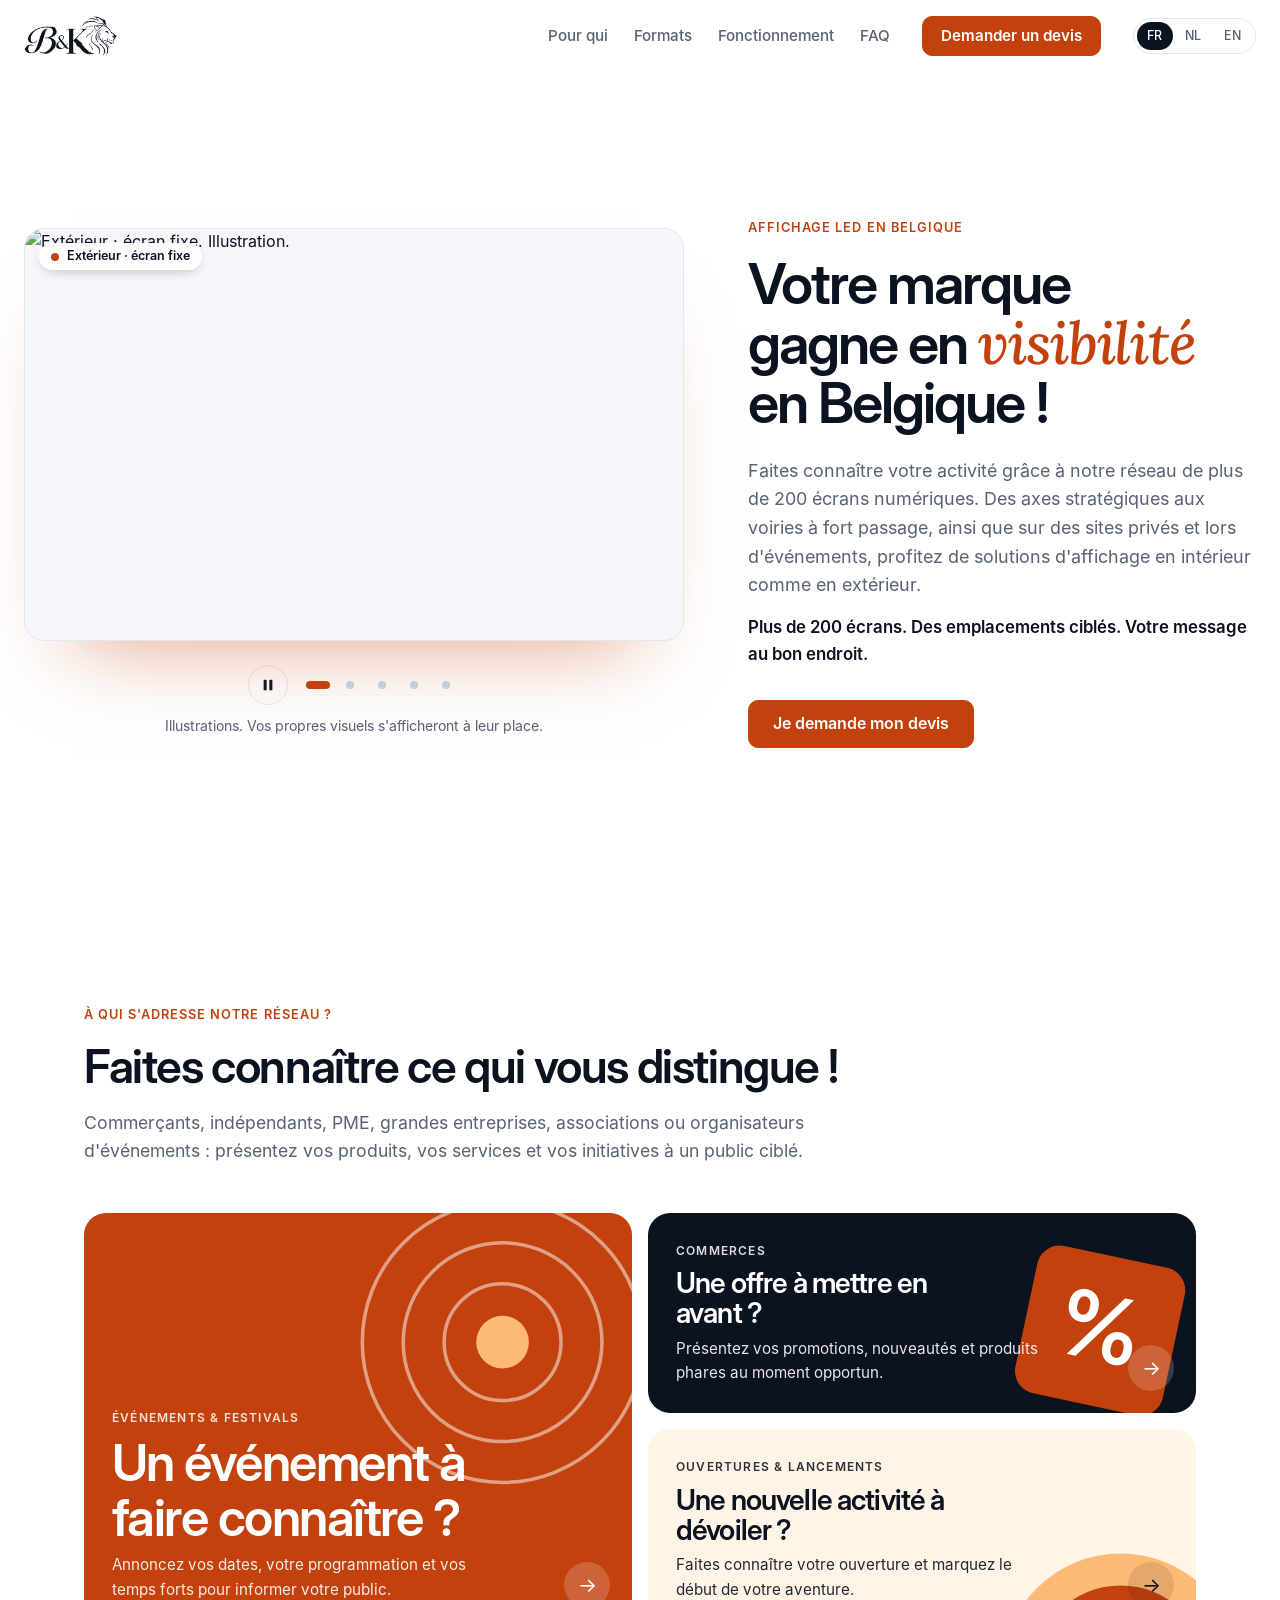
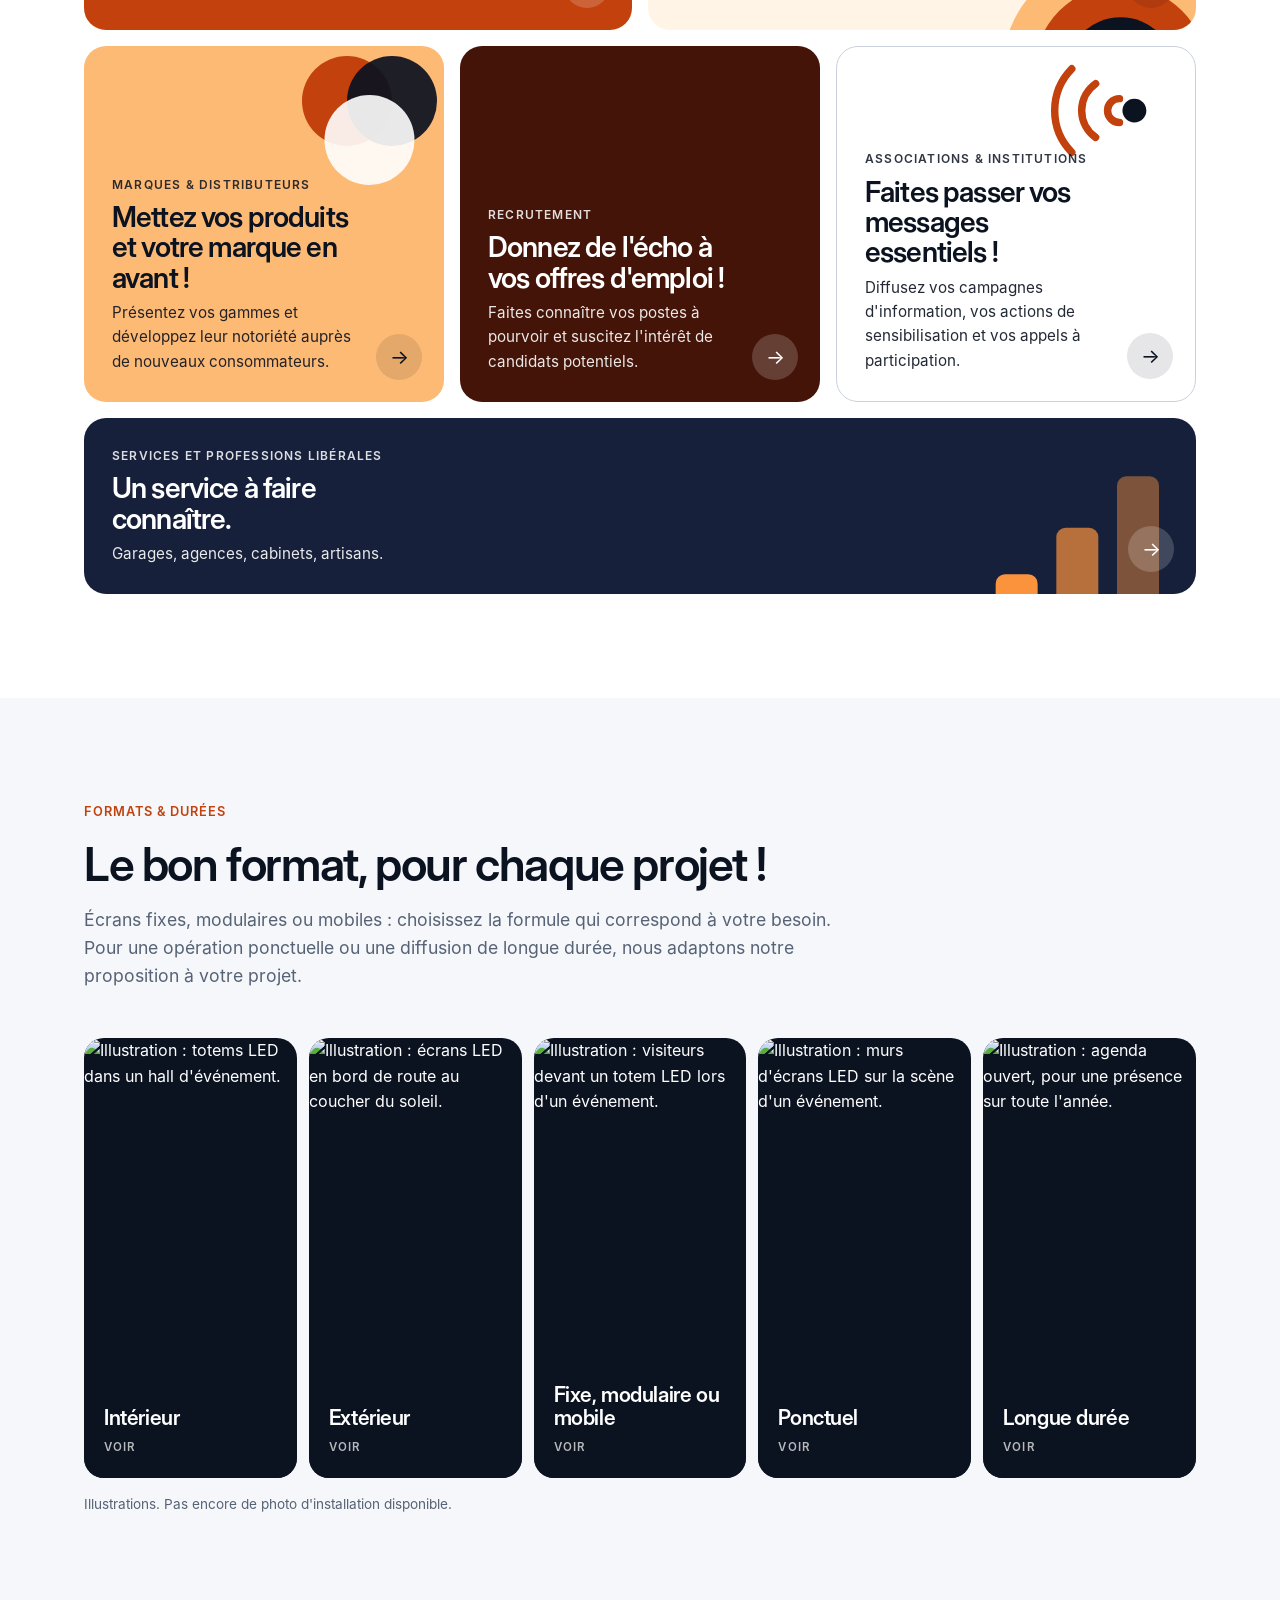
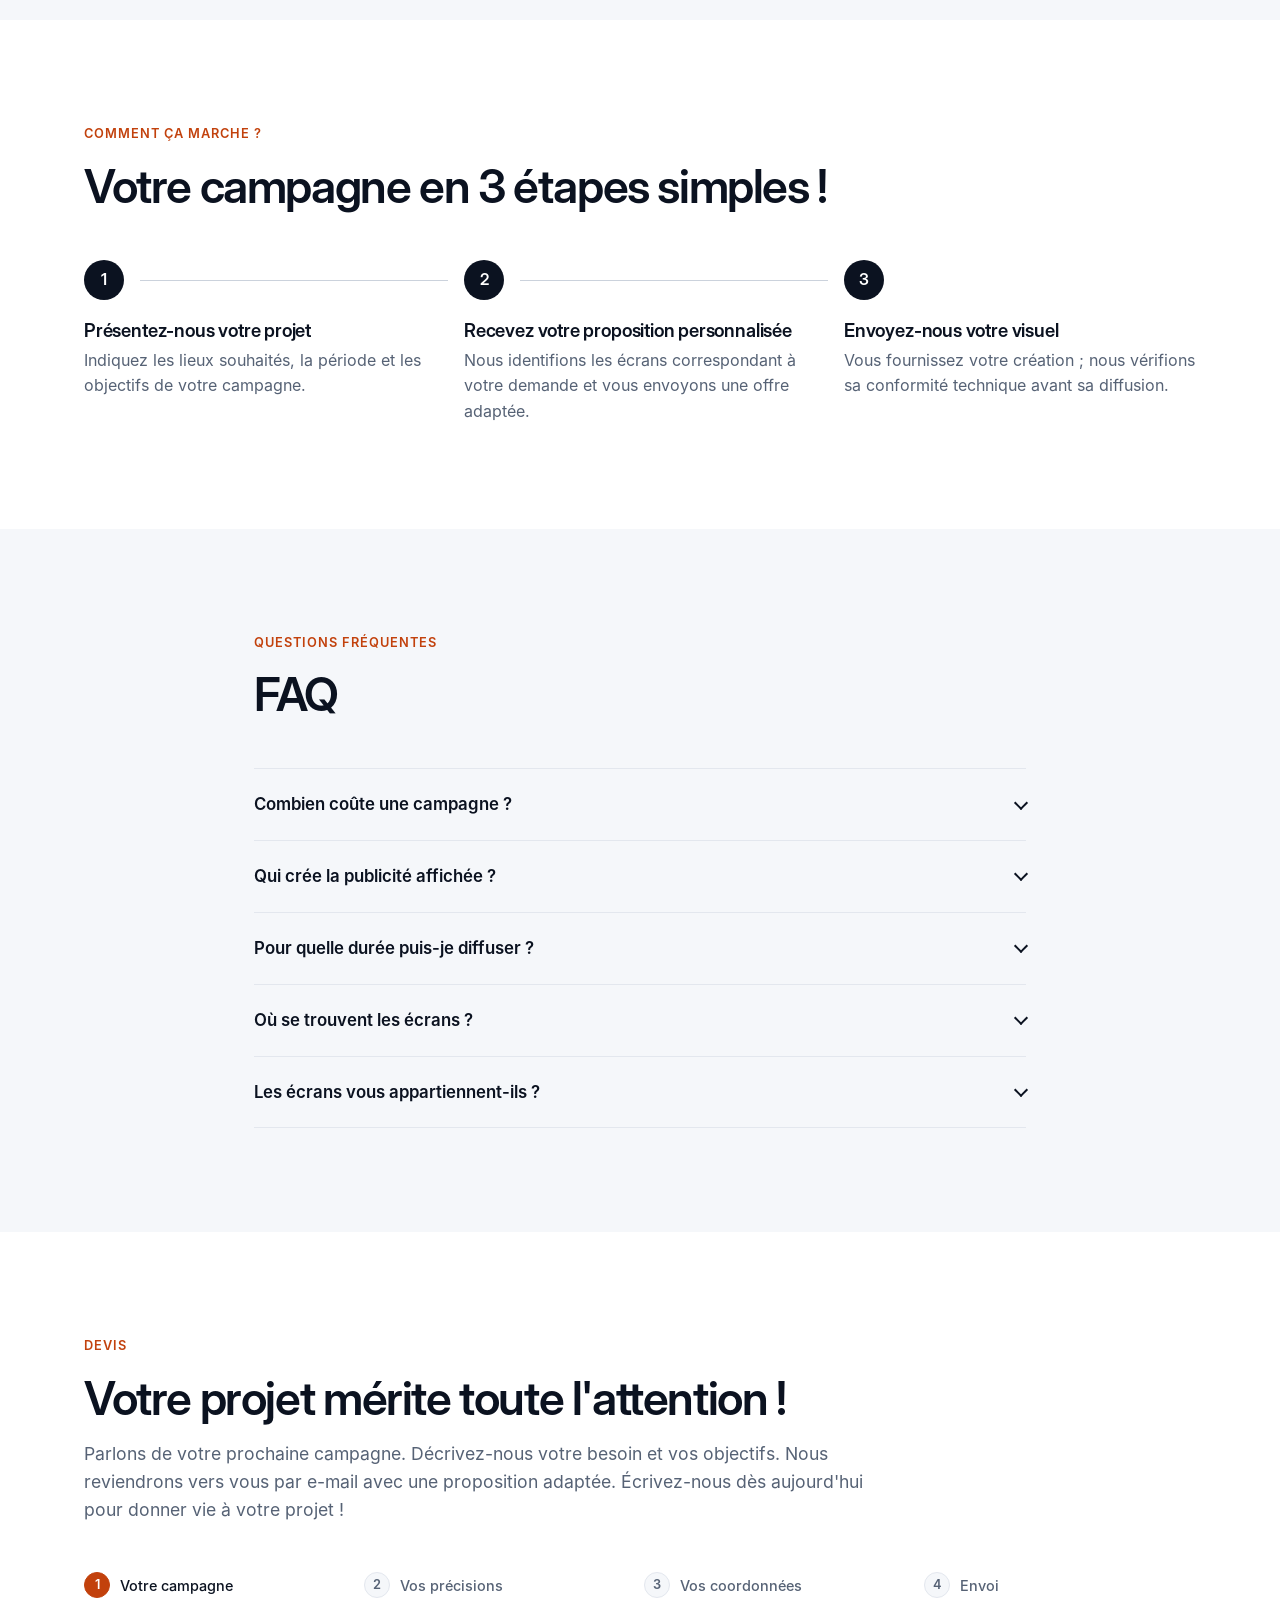
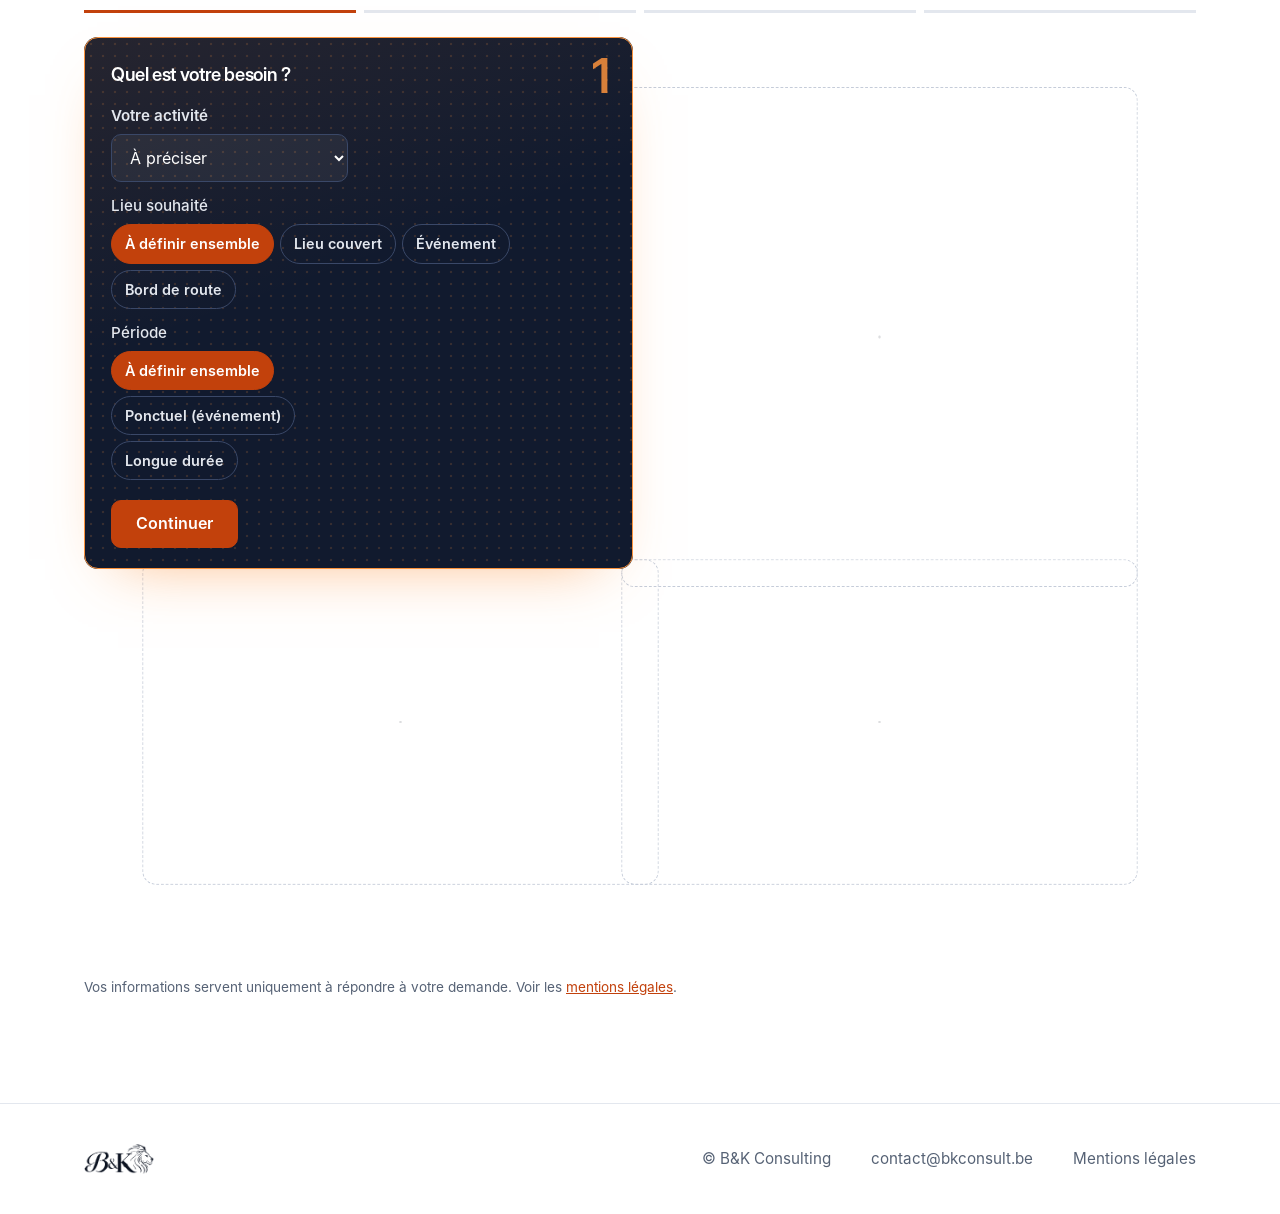
==== commit ee5cd02d: "Retire le décor de la tuile Recrutement" ====
--- a/index.html
+++ b/index.html
@@ -61,7 +61,7 @@
 
         <div class="tv" role="group" aria-roledescription="carousel" aria-label="Exemples de créations affichées sur différents écrans">
           <div class="tv__stage" aria-live="off">
-<div class="slide is-active"><svg class="slide__svg" viewBox="0 0 640 400" preserveAspectRatio="xMidYMid slice" role="img" aria-label="Extérieur · écran fixe. Une date à remplir ?"><defs><pattern id="led0" width="5" height="5" patternUnits="userSpaceOnUse"><circle cx="2.5" cy="2.5" r=".9" fill="#000" fill-opacity=".26"/></pattern><linearGradient id="sk0" x1="0" y1="0" x2="0" y2="1"><stop offset="0" stop-color="#E8EEF7"/><stop offset="1" stop-color="#FFF4E6"/></linearGradient><radialGradient id="gl0"><stop offset="0" stop-color="#C2410C" stop-opacity=".5"/><stop offset="1" stop-color="#C2410C" stop-opacity="0"/></radialGradient></defs><rect width="640" height="400" fill="url(#sk0)"/><g fill="#CBD6E6"><rect x="0" y="236" width="56" height="140"/><rect x="62" y="270" width="48" height="106"/><rect x="540" y="250" width="52" height="126"/><rect x="598" y="214" width="42" height="162"/></g><rect y="376" width="640" height="24" fill="#D5DCE7"/><rect x="302" y="292" width="16" height="84" fill="#0B1220"/><rect x="70" y="30" width="500" height="262" rx="8" fill="#0B1220"/><rect x="262" y="292" width="96" height="10" fill="#0B1220"/><ellipse cx="320" cy="382" rx="230" ry="10" fill="url(#gl0)"/><clipPath id="pc0"><rect x="78.0" y="38.0" width="484.0" height="246.0" rx="3"/></clipPath><g class="sv-panel" clip-path="url(#pc0)"><rect x="78.0" y="38.0" width="484.0" height="246.0" fill="#0B1220"/><g fill="none" stroke="#FB923C" stroke-width="3.0" stroke-opacity=".9"><circle cx="465.1" cy="134.9" r="70.1"/><circle cx="465.1" cy="134.9" r="48.7"/><circle cx="465.1" cy="134.9" r="27.3"/></g><circle cx="465.1" cy="134.9" r="12.5" fill="#C2410C"/><g class="sv-lines"><rect x="95.2" y="153.1" width="97.4" height="22.1" rx="11.1" fill="none" stroke="#FB923C" stroke-width="1"/><text class="sv-tag" x="104.1" y="168.2" font-size="11.1" fill="#FB923C" letter-spacing="0.9">ÉVÉNEMENT</text><text class="sv-t" x="95.2" y="221.0" font-size="36.9" fill="#FFFFFF">Une date</text><text class="sv-t" x="95.2" y="260.1" font-size="36.9" fill="#FFFFFF">à remplir ?</text></g><rect x="78.0" y="38.0" width="484.0" height="246.0" fill="url(#led0)"/></g><circle cx="40" cy="332" r="8" fill="#7C8CA6"/><rect x="29" y="342" width="22" height="34" rx="8" fill="#7C8CA6"/><circle cx="112" cy="332" r="8" fill="#7C8CA6"/><rect x="101" y="342" width="22" height="34" rx="8" fill="#7C8CA6"/><circle cx="560" cy="332" r="8" fill="#7C8CA6"/><rect x="549" y="342" width="22" height="34" rx="8" fill="#7C8CA6"/></svg><span class="slide__label">Extérieur · écran fixe</span></div><div class="slide" aria-hidden="true"><svg class="slide__svg" viewBox="0 0 640 400" preserveAspectRatio="xMidYMid slice" role="img" aria-label="Intérieur · totem vertical. Votre promo, vue de loin."><defs><pattern id="led1" width="5" height="5" patternUnits="userSpaceOnUse"><circle cx="2.5" cy="2.5" r=".9" fill="#000" fill-opacity=".26"/></pattern><linearGradient id="sk1" x1="0" y1="0" x2="0" y2="1"><stop offset="0" stop-color="#F3F5F9"/><stop offset="1" stop-color="#E3E7EE"/></linearGradient><radialGradient id="gl1"><stop offset="0" stop-color="#C2410C" stop-opacity=".5"/><stop offset="1" stop-color="#C2410C" stop-opacity="0"/></radialGradient></defs><rect width="640" height="400" fill="url(#sk1)"/><rect y="376" width="640" height="24" fill="#D5DCE7"/><g fill="#fff" fill-opacity=".9"><rect x="40" y="12" width="140" height="6" rx="3"/><rect x="250" y="12" width="140" height="6" rx="3"/><rect x="460" y="12" width="140" height="6" rx="3"/></g><g fill="#E3E7EE"><rect x="0" y="60" width="150" height="316"/><rect x="490" y="60" width="150" height="316"/></g><g fill="#fff"><rect x="18" y="90" width="114" height="150" rx="4"/><rect x="508" y="90" width="114" height="150" rx="4"/></g><rect x="222" y="24" width="196" height="340" rx="10" fill="#0B1220"/><rect x="240" y="364" width="160" height="12" rx="4" fill="#0B1220"/><ellipse cx="320" cy="384" rx="130" ry="8" fill="url(#gl1)"/><clipPath id="pc1"><rect x="230.0" y="32.0" width="180.0" height="300.0" rx="3"/></clipPath><g class="sv-panel" clip-path="url(#pc1)"><rect x="230.0" y="32.0" width="180.0" height="300.0" fill="#C2410C"/><circle cx="339.1" cy="102.9" r="43.2" fill="#FFF4E6"/><circle cx="339.1" cy="102.9" r="36.7" fill="none" stroke="#0B1220" stroke-width="1.6" stroke-dasharray="5.4 4.3"/><text x="339.1" y="119.1" text-anchor="middle" class="sv-t" font-size="51.3" fill="#C2410C">%</text><g class="sv-lines"><rect x="242.6" y="242.6" width="72.0" height="18.0" rx="9.0" fill="none" stroke="#FFF4E6" stroke-width="1"/><text class="sv-tag" x="249.8" y="254.8" font-size="9.0" fill="#FFF4E6" letter-spacing="0.7">COMMERCE</text><text class="sv-t" x="242.6" y="290.8" font-size="23.0" fill="#FFFFFF">Votre promo,</text><text class="sv-t" x="242.6" y="315.3" font-size="23.0" fill="#FFFFFF">vue de loin.</text></g><rect x="230.0" y="32.0" width="180.0" height="300.0" fill="url(#led1)"/></g><circle cx="84" cy="332" r="8" fill="#8D99AC"/><rect x="73" y="342" width="22" height="34" rx="8" fill="#8D99AC"/><circle cx="520" cy="332" r="8" fill="#8D99AC"/><rect x="509" y="342" width="22" height="34" rx="8" fill="#8D99AC"/><circle cx="586" cy="332" r="8" fill="#8D99AC"/><rect x="575" y="342" width="22" height="34" rx="8" fill="#8D99AC"/></svg><span class="slide__label">Intérieur · totem vertical</span></div><div class="slide" aria-hidden="true"><svg class="slide__svg" viewBox="0 0 640 400" preserveAspectRatio="xMidYMid slice" role="img" aria-label="Modulaire · mur d'écrans. Votre ouverture, annoncée."><defs><pattern id="led2" width="5" height="5" patternUnits="userSpaceOnUse"><circle cx="2.5" cy="2.5" r=".9" fill="#000" fill-opacity=".26"/></pattern><linearGradient id="sk2" x1="0" y1="0" x2="0" y2="1"><stop offset="0" stop-color="#263049"/><stop offset="1" stop-color="#16203A"/></linearGradient><radialGradient id="gl2"><stop offset="0" stop-color="#C2410C" stop-opacity=".5"/><stop offset="1" stop-color="#C2410C" stop-opacity="0"/></radialGradient></defs><rect width="640" height="400" fill="url(#sk2)"/><g stroke="#fff" stroke-opacity=".06" stroke-width="1"><path d="M0 20 H640"/><path d="M0 44 H640"/><path d="M0 68 H640"/><path d="M0 92 H640"/><path d="M0 116 H640"/><path d="M0 140 H640"/><path d="M0 164 H640"/><path d="M0 188 H640"/><path d="M0 212 H640"/><path d="M0 236 H640"/><path d="M0 260 H640"/><path d="M0 284 H640"/><path d="M0 308 H640"/><path d="M0 332 H640"/><path d="M0 356 H640"/></g><rect y="376" width="640" height="24" fill="#0E1527"/><rect x="77" y="42" width="486" height="244" rx="8" fill="#0B1220"/><rect x="85" y="50" width="470" height="228" fill="#C2410C"/><clipPath id="pc2"><rect x="85.0" y="50.0" width="470.0" height="228.0" rx="3"/></clipPath><g class="sv-panel" clip-path="url(#pc2)"><rect x="85.0" y="50.0" width="470.0" height="228.0" fill="#FFF4E6"/><circle cx="465.2" cy="139.8" r="68.4" fill="#FDBA74"/><circle cx="465.2" cy="139.8" r="52.0" fill="#C2410C"/><circle cx="465.2" cy="139.8" r="35.6" fill="#0B1220"/><circle cx="465.2" cy="139.8" r="19.2" fill="#FFF4E6"/><g stroke="#0B1220" stroke-width="4"><path d="M239.500 50V278M397.500 50V278M85 164H555"/></g><g class="sv-lines"><rect x="101.0" y="156.7" width="90.3" height="20.5" rx="10.3" fill="#FFF4E6" stroke="#C2410C" stroke-width="1"/><text class="sv-tag" x="109.2" y="170.7" font-size="10.3" fill="#C2410C" letter-spacing="0.8">OUVERTURE</text><text class="sv-t" x="101.0" y="219.6" font-size="34.2" fill="#0B1220" stroke="#FFF4E6" stroke-width="5.5" stroke-linejoin="round" paint-order="stroke">Votre ouverture,</text><text class="sv-t" x="101.0" y="255.9" font-size="34.2" fill="#0B1220" stroke="#FFF4E6" stroke-width="5.5" stroke-linejoin="round" paint-order="stroke">annoncée.</text></g><rect x="85.0" y="50.0" width="470.0" height="228.0" fill="url(#led2)"/></g><rect x="110" y="286" width="12" height="90" fill="#0B1220"/><rect x="518" y="286" width="12" height="90" fill="#0B1220"/><ellipse cx="320" cy="382" rx="250" ry="9" fill="url(#gl2)"/><circle cx="40" cy="332" r="8" fill="#3A4660"/><rect x="29" y="342" width="22" height="34" rx="8" fill="#3A4660"/><circle cx="600" cy="332" r="8" fill="#3A4660"/><rect x="589" y="342" width="22" height="34" rx="8" fill="#3A4660"/></svg><span class="slide__label">Modulaire · mur d'écrans</span></div><div class="slide" aria-hidden="true"><svg class="slide__svg" viewBox="0 0 640 400" preserveAspectRatio="xMidYMid slice" role="img" aria-label="Mobile · écran sur roulettes. On recrute. Dites-le en public."><defs><pattern id="led3" width="5" height="5" patternUnits="userSpaceOnUse"><circle cx="2.5" cy="2.5" r=".9" fill="#000" fill-opacity=".26"/></pattern><linearGradient id="sk3" x1="0" y1="0" x2="0" y2="1"><stop offset="0" stop-color="#16203A"/><stop offset="1" stop-color="#431407"/></linearGradient><radialGradient id="gl3"><stop offset="0" stop-color="#C2410C" stop-opacity=".5"/><stop offset="1" stop-color="#C2410C" stop-opacity="0"/></radialGradient></defs><rect width="640" height="400" fill="url(#sk3)"/><polygon points="90,0 150,0 270,376 20,376" fill="#FDBA74" fill-opacity=".1"/><polygon points="550,0 490,0 370,376 620,376" fill="#FDBA74" fill-opacity=".1"/><g fill="#FDBA74"><circle cx="60" cy="60" r="2.2"/><circle cx="580" cy="90" r="2.4"/><circle cx="110" cy="140" r="1.8"/><circle cx="530" cy="40" r="2"/></g><rect y="376" width="640" height="24" fill="#2A0E05"/><rect x="182" y="22" width="276" height="306" rx="10" fill="#0B1220"/><rect x="314" y="328" width="12" height="14" fill="#0B1220"/><rect x="232" y="340" width="176" height="12" rx="6" fill="#0B1220"/><g fill="#0B1220" stroke="#FDBA74" stroke-width="3"><circle cx="258" cy="362" r="14"/><circle cx="382" cy="362" r="14"/></g><clipPath id="pc3"><rect x="190.0" y="30.0" width="260.0" height="290.0" rx="3"/></clipPath><g class="sv-panel" clip-path="url(#pc3)"><rect x="190.0" y="30.0" width="260.0" height="290.0" fill="#431407"/><g fill="#FB923C" fill-opacity=".45"><circle cx="308.6" cy="93.4" r="11.7"/><circle cx="347.6" cy="93.4" r="11.7"/><circle cx="386.6" cy="93.4" r="11.7"/><circle cx="308.6" cy="132.4" r="11.7"/><circle cx="386.6" cy="132.4" r="11.7"/><circle cx="308.6" cy="171.4" r="11.7"/><circle cx="347.6" cy="171.4" r="11.7"/><circle cx="386.6" cy="171.4" r="11.7"/></g><circle cx="347.6" cy="132.4" r="15.6" fill="#fff"/><g class="sv-lines"><rect x="208.2" y="149.3" width="121.7" height="23.4" rx="11.7" fill="none" stroke="#FB923C" stroke-width="1"/><text class="sv-tag" x="217.6" y="165.2" font-size="11.7" fill="#FB923C" letter-spacing="0.9">RECRUTEMENT</text><text class="sv-t" x="208.2" y="218.3" font-size="36.3" fill="#FFFFFF">On recrute.</text><text class="sv-t" x="208.2" y="256.8" font-size="36.3" fill="#FFFFFF">Dites-le</text><text class="sv-t" x="208.2" y="295.3" font-size="36.3" fill="#FFFFFF">en public.</text></g><rect x="190.0" y="30.0" width="260.0" height="290.0" fill="url(#led3)"/></g><circle cx="12" cy="354" r="9" fill="#050A14"/><rect x="0" y="364" width="24" height="34" rx="9" fill="#050A14"/><circle cx="46" cy="354" r="9" fill="#050A14"/><rect x="34" y="364" width="24" height="34" rx="9" fill="#050A14"/><circle cx="80" cy="354" r="9" fill="#050A14"/><rect x="68" y="364" width="24" height="34" rx="9" fill="#050A14"/><circle cx="114" cy="354" r="9" fill="#050A14"/><rect x="102" y="364" width="24" height="34" rx="9" fill="#050A14"/><circle cx="148" cy="354" r="9" fill="#050A14"/><rect x="136" y="364" width="24" height="34" rx="9" fill="#050A14"/><circle cx="522" cy="354" r="9" fill="#050A14"/><rect x="510" y="364" width="24" height="34" rx="9" fill="#050A14"/><circle cx="556" cy="354" r="9" fill="#050A14"/><rect x="544" y="364" width="24" height="34" rx="9" fill="#050A14"/><circle cx="590" cy="354" r="9" fill="#050A14"/><rect x="578" y="364" width="24" height="34" rx="9" fill="#050A14"/><circle cx="624" cy="354" r="9" fill="#050A14"/><rect x="612" y="364" width="24" height="34" rx="9" fill="#050A14"/></svg><span class="slide__label">Mobile · écran sur roulettes</span></div><div class="slide" aria-hidden="true"><svg class="slide__svg" viewBox="0 0 640 400" preserveAspectRatio="xMidYMid slice" role="img" aria-label="Événement · mur LED. Votre marque, en grand."><defs><pattern id="led4" width="5" height="5" patternUnits="userSpaceOnUse"><circle cx="2.5" cy="2.5" r=".9" fill="#000" fill-opacity=".26"/></pattern><linearGradient id="sk4" x1="0" y1="0" x2="0" y2="1"><stop offset="0" stop-color="#D9E4F2"/><stop offset="1" stop-color="#F5F7FA"/></linearGradient><radialGradient id="gl4"><stop offset="0" stop-color="#C2410C" stop-opacity=".5"/><stop offset="1" stop-color="#C2410C" stop-opacity="0"/></radialGradient></defs><rect width="640" height="400" fill="url(#sk4)"/><rect y="376" width="640" height="24" fill="#101A30"/><polygon points="120,0 190,0 330,376 40,376" fill="#FDBA74" fill-opacity=".09"/><polygon points="520,0 450,0 310,376 600,376" fill="#FDBA74" fill-opacity=".09"/><rect x="0" y="0" width="640" height="14" fill="#0B1220"/><path d="M0 34 Q160 66 320 34 T640 34" fill="none" stroke="#3A4660" stroke-width="2"/><polygon points="20,36 36,36 28,54" fill="#C2410C"/><polygon points="60,36 76,36 68,54" fill="#FDBA74"/><polygon points="100,44 116,44 108,62" fill="#FFF4E6"/><polygon points="140,36 156,36 148,54" fill="#FB923C"/><polygon points="180,44 196,44 188,62" fill="#C2410C"/><polygon points="220,36 236,36 228,54" fill="#FDBA74"/><polygon points="260,44 276,44 268,62" fill="#FFF4E6"/><polygon points="300,36 316,36 308,54" fill="#FB923C"/><polygon points="340,44 356,44 348,62" fill="#C2410C"/><polygon points="380,36 396,36 388,54" fill="#FDBA74"/><polygon points="420,44 436,44 428,62" fill="#FFF4E6"/><polygon points="460,36 476,36 468,54" fill="#FB923C"/><polygon points="500,44 516,44 508,62" fill="#C2410C"/><polygon points="540,36 556,36 548,54" fill="#FDBA74"/><polygon points="580,44 596,44 588,62" fill="#FFF4E6"/><polygon points="620,36 636,36 628,54" fill="#FB923C"/><rect x="116" y="70" width="408" height="236" rx="8" fill="#0B1220"/><rect x="90" y="306" width="460" height="14" rx="3" fill="#263049"/><rect y="354" width="640" height="22" fill="#16203A"/><clipPath id="pc4"><rect x="124.0" y="78.0" width="392.0" height="220.0" rx="3"/></clipPath><g class="sv-panel" clip-path="url(#pc4)"><rect x="124.0" y="78.0" width="392.0" height="220.0" fill="#FDBA74"/><circle cx="409.5" cy="151.5" r="36.3" fill="#C2410C"/><circle cx="449.1" cy="151.5" r="36.3" fill="#0B1220" fill-opacity=".92"/><circle cx="429.3" cy="184.5" r="36.3" fill="#fff" fill-opacity=".92"/><g class="sv-lines"><rect x="139.4" y="181.0" width="63.4" height="19.8" rx="9.9" fill="none" stroke="#0B1220" stroke-width="1"/><text class="sv-tag" x="147.3" y="194.4" font-size="9.9" fill="#0B1220" letter-spacing="0.8">MARQUE</text><text class="sv-t" x="139.4" y="241.7" font-size="33.0" fill="#0B1220">Votre marque,</text><text class="sv-t" x="139.4" y="276.7" font-size="33.0" fill="#0B1220">en grand.</text></g><rect x="124.0" y="78.0" width="392.0" height="220.0" fill="url(#led4)"/></g><g fill="#FDBA74"><circle cx="60" cy="110" r="2.4"/><circle cx="590" cy="130" r="2.2"/><circle cx="40" cy="200" r="1.8"/><circle cx="604" cy="220" r="2"/></g><circle cx="8" cy="356" r="10" fill="#050A14"/><rect x="-5" y="366" width="26" height="34" rx="10" fill="#050A14"/><circle cx="44" cy="356" r="10" fill="#050A14"/><rect x="31" y="366" width="26" height="34" rx="10" fill="#050A14"/><circle cx="80" cy="356" r="10" fill="#050A14"/><rect x="67" y="366" width="26" height="34" rx="10" fill="#050A14"/><circle cx="116" cy="356" r="10" fill="#050A14"/><rect x="103" y="366" width="26" height="34" rx="10" fill="#050A14"/><circle cx="152" cy="356" r="10" fill="#050A14"/><rect x="139" y="366" width="26" height="34" rx="10" fill="#050A14"/><circle cx="188" cy="356" r="10" fill="#050A14"/><rect x="175" y="366" width="26" height="34" rx="10" fill="#050A14"/><circle cx="224" cy="356" r="10" fill="#050A14"/><rect x="211" y="366" width="26" height="34" rx="10" fill="#050A14"/><circle cx="260" cy="356" r="10" fill="#050A14"/><rect x="247" y="366" width="26" height="34" rx="10" fill="#050A14"/><circle cx="296" cy="356" r="10" fill="#050A14"/><rect x="283" y="366" width="26" height="34" rx="10" fill="#050A14"/><circle cx="332" cy="356" r="10" fill="#050A14"/><rect x="319" y="366" width="26" height="34" rx="10" fill="#050A14"/><circle cx="368" cy="356" r="10" fill="#050A14"/><rect x="355" y="366" width="26" height="34" rx="10" fill="#050A14"/><circle cx="404" cy="356" r="10" fill="#050A14"/><rect x="391" y="366" width="26" height="34" rx="10" fill="#050A14"/><circle cx="440" cy="356" r="10" fill="#050A14"/><rect x="427" y="366" width="26" height="34" rx="10" fill="#050A14"/><circle cx="476" cy="356" r="10" fill="#050A14"/><rect x="463" y="366" width="26" height="34" rx="10" fill="#050A14"/><circle cx="512" cy="356" r="10" fill="#050A14"/><rect x="499" y="366" width="26" height="34" rx="10" fill="#050A14"/><circle cx="548" cy="356" r="10" fill="#050A14"/><rect x="535" y="366" width="26" height="34" rx="10" fill="#050A14"/><circle cx="584" cy="356" r="10" fill="#050A14"/><rect x="571" y="366" width="26" height="34" rx="10" fill="#050A14"/><circle cx="620" cy="356" r="10" fill="#050A14"/><rect x="607" y="366" width="26" height="34" rx="10" fill="#050A14"/></svg><span class="slide__label">Événement · mur LED</span></div>
+<div class="slide is-active"><img class="slide__svg" src="assets/img/hero-1-1200.webp" srcset="assets/img/hero-1-640.webp 640w, assets/img/hero-1-1200.webp 1200w" sizes="(max-width:1000px) 100vw, 55vw" width="1200" height="750" alt="Extérieur · écran fixe. Illustration." decoding="async" fetchpriority="high"><span class="slide__label">Extérieur · écran fixe</span></div><div class="slide" aria-hidden="true"><img class="slide__svg" src="assets/img/hero-2-1200.webp" srcset="assets/img/hero-2-640.webp 640w, assets/img/hero-2-1200.webp 1200w" sizes="(max-width:1000px) 100vw, 55vw" width="1200" height="750" alt="Intérieur · totem vertical. Illustration." decoding="async" loading="lazy"><span class="slide__label">Intérieur · totem vertical</span></div><div class="slide" aria-hidden="true"><img class="slide__svg" src="assets/img/hero-3-1200.webp" srcset="assets/img/hero-3-640.webp 640w, assets/img/hero-3-1200.webp 1200w" sizes="(max-width:1000px) 100vw, 55vw" width="1200" height="750" alt="Événement · totem LED. Illustration." decoding="async" loading="lazy"><span class="slide__label">Événement · totem LED</span></div><div class="slide" aria-hidden="true"><img class="slide__svg" src="assets/img/hero-4-1200.webp" srcset="assets/img/hero-4-640.webp 640w, assets/img/hero-4-1200.webp 1200w" sizes="(max-width:1000px) 100vw, 55vw" width="1200" height="750" alt="Événement · mur d'écrans. Illustration." decoding="async" loading="lazy"><span class="slide__label">Événement · mur d'écrans</span></div><div class="slide" aria-hidden="true"><img class="slide__svg" src="assets/img/hero-5-1200.webp" srcset="assets/img/hero-5-640.webp 640w, assets/img/hero-5-1200.webp 1200w" sizes="(max-width:1000px) 100vw, 55vw" width="1200" height="750" alt="Extérieur · écran sur pied. Illustration." decoding="async" loading="lazy"><span class="slide__label">Extérieur · écran sur pied</span></div>
           </div>
           <div class="tv__ctrl">
             <button class="tv__pause" type="button" aria-pressed="false" aria-label="Mettre l'animation en pause">
@@ -70,7 +70,7 @@
             </button>
             <div class="tv__dots"><button type="button" aria-label="Exemple 1" aria-current="true"></button><button type="button" aria-label="Exemple 2"></button><button type="button" aria-label="Exemple 3"></button><button type="button" aria-label="Exemple 4"></button><button type="button" aria-label="Exemple 5"></button></div>
           </div>
-          <p class="tv__note">Exemples de créations. Vos propres visuels les remplacent.</p>
+          <p class="tv__note">Illustrations. Vos propres visuels s'afficheront à leur place.</p>
         </div>
       </div>
     </section>
@@ -87,7 +87,7 @@
 <li class="tile tile--b reveal"><a class="tile__link" href="#devis" data-profil="Commerces"><svg class="tile__deco" viewBox="0 0 120 120" aria-hidden="true"><rect x="38" y="22" width="66" height="66" rx="10" fill="#C2410C" transform="rotate(12 71 55)"/><text x="71" y="68" text-anchor="middle" font-family="Inter Display,Inter,sans-serif" font-weight="600" font-size="40" fill="#fff" transform="rotate(12 71 55)">%</text></svg><span class="tile__tag">Commerces</span><span class="tile__title">Une offre à mettre en avant&nbsp;?</span><span class="tile__desc">Présentez vos promotions, nouveautés et produits phares au moment opportun.</span><span class="tile__go" aria-hidden="true">→</span></a></li>
 <li class="tile tile--c reveal"><a class="tile__link" href="#devis" data-profil="Ouvertures &amp; lancements"><svg class="tile__deco" viewBox="0 0 120 120" aria-hidden="true"><circle cx="80" cy="110" r="52" fill="#FDBA74"/><circle cx="80" cy="110" r="38" fill="#C2410C"/><circle cx="80" cy="110" r="24" fill="#0B1220"/></svg><span class="tile__tag">Ouvertures &amp; lancements</span><span class="tile__title">Une nouvelle activité à dévoiler&nbsp;?</span><span class="tile__desc">Faites connaître votre ouverture et marquez le début de votre aventure.</span><span class="tile__go" aria-hidden="true">→</span></a></li>
 <li class="tile tile--d reveal"><a class="tile__link" href="#devis" data-profil="Marques &amp; distributeurs"><svg class="tile__deco" viewBox="0 0 120 120" aria-hidden="true"><circle cx="48" cy="46" r="30" fill="#C2410C"/><circle cx="78" cy="46" r="30" fill="#0B1220" fill-opacity=".92"/><circle cx="63" cy="72" r="30" fill="#fff" fill-opacity=".9"/></svg><span class="tile__tag">Marques &amp; distributeurs</span><span class="tile__title">Mettez vos produits et votre marque en avant&nbsp;!</span><span class="tile__desc">Présentez vos gammes et développez leur notoriété auprès de nouveaux consommateurs.</span><span class="tile__go" aria-hidden="true">→</span></a></li>
-<li class="tile tile--e reveal"><a class="tile__link" href="#devis" data-profil="Recrutement"><svg class="tile__deco" viewBox="0 0 120 120" aria-hidden="true"><g fill="#FB923C" fill-opacity=".4"><circle cx="32" cy="32" r="9"/><circle cx="62" cy="32" r="9"/><circle cx="92" cy="32" r="9"/><circle cx="32" cy="62" r="9"/><circle cx="92" cy="62" r="9"/><circle cx="32" cy="92" r="9"/><circle cx="62" cy="92" r="9"/><circle cx="92" cy="92" r="9"/></g><circle cx="62" cy="62" r="12" fill="#fff"/></svg><span class="tile__tag">Recrutement</span><span class="tile__title">Donnez de l'écho à vos offres d'emploi&nbsp;!</span><span class="tile__desc">Faites connaître vos postes à pourvoir et suscitez l'intérêt de candidats potentiels.</span><span class="tile__go" aria-hidden="true">→</span></a></li>
+<li class="tile tile--e reveal"><a class="tile__link" href="#devis" data-profil="Recrutement"><span class="tile__tag">Recrutement</span><span class="tile__title">Donnez de l'écho à vos offres d'emploi&nbsp;!</span><span class="tile__desc">Faites connaître vos postes à pourvoir et suscitez l'intérêt de candidats potentiels.</span><span class="tile__go" aria-hidden="true">→</span></a></li>
 <li class="tile tile--f reveal"><a class="tile__link" href="#devis" data-profil="Associations &amp; institutions"><svg class="tile__deco" viewBox="0 0 120 120" aria-hidden="true"><g fill="none" stroke="#C2410C" stroke-width="5" stroke-linecap="round"><path d="M30 80a40 40 0 0 1 0-56"/><path d="M46 70a22 22 0 0 1 0-36"/><path d="M62 60a6 6 0 0 1 0-16"/></g><circle cx="72" cy="52" r="8" fill="#0B1220"/></svg><span class="tile__tag">Associations &amp; institutions</span><span class="tile__title">Faites passer vos messages essentiels&nbsp;!</span><span class="tile__desc">Diffusez vos campagnes d'information, vos actions de sensibilisation et vos appels à participation.</span><span class="tile__go" aria-hidden="true">→</span></a></li>
 <li class="tile tile--g reveal"><a class="tile__link" href="#devis" data-profil="Services et professions libérales"><svg class="tile__deco" viewBox="0 0 120 120" aria-hidden="true"><g fill="#FB923C"><rect x="20" y="70" width="18" height="36" rx="4"/><rect x="46" y="50" width="18" height="56" rx="4" fill-opacity=".7"/><rect x="72" y="28" width="18" height="78" rx="4" fill-opacity=".45"/></g></svg><span class="tile__tag">Services et professions libérales</span><span class="tile__title">Un service à faire connaître.</span><span class="tile__desc">Garages, agences, cabinets, artisans.</span><span class="tile__go" aria-hidden="true">→</span></a></li>
         </ul>
@@ -102,11 +102,11 @@
           <p class="section__lead">Écrans fixes, modulaires ou mobiles : choisissez la formule qui correspond à votre besoin. Pour une opération ponctuelle ou une diffusion de longue durée, nous adaptons notre proposition à votre projet.</p>
         </div>
         <ul class="formats">
-<li class="fcard"><svg class="fcard__media" viewBox="0 0 300 340" preserveAspectRatio="xMidYMid slice" aria-hidden="true"><defs><pattern id="ledA" width="5" height="5" patternUnits="userSpaceOnUse"><circle cx="2.5" cy="2.5" r=".9" fill="#000" fill-opacity=".3"/></pattern><linearGradient id="flA" x1="0" y1="0" x2="0" y2="1"><stop offset="0" stop-color="#C2410C" stop-opacity=".4"/><stop offset="1" stop-color="#C2410C" stop-opacity="0"/></linearGradient></defs><rect width="300" height="340" fill="#16203A"/><rect y="252" width="300" height="88" fill="#0E1527"/><g fill="#FDBA74" fill-opacity=".9"><ellipse cx="40" cy="26" rx="18" ry="3"/><ellipse cx="115" cy="26" rx="18" ry="3"/><ellipse cx="190" cy="26" rx="18" ry="3"/><ellipse cx="265" cy="26" rx="18" ry="3"/></g><rect x="88" y="62" width="124" height="180" rx="8" fill="#0B1220"/><rect x="96" y="70" width="108" height="164" rx="3" fill="#C2410C"/><rect x="96" y="70" width="108" height="164" fill="url(#ledA)"/><circle cx="150" cy="108" r="19" fill="#FFF4E6"/><rect x="108" y="150" width="56" height="8" rx="4" fill="#fff"/><rect x="108" y="166" width="84" height="8" rx="4" fill="#fff" fill-opacity=".7"/><rect x="108" y="196" width="40" height="14" rx="7" fill="#0B1220"/><rect x="88" y="254" width="124" height="54" fill="url(#flA)"/><circle cx="40" cy="216" r="8" fill="#050A14"/><rect x="30" y="226" width="20" height="34" rx="8" fill="#050A14"/><circle cx="252" cy="216" r="8" fill="#050A14"/><rect x="242" y="226" width="20" height="34" rx="8" fill="#050A14"/><circle cx="286" cy="216" r="8" fill="#050A14"/><rect x="276" y="226" width="20" height="34" rx="8" fill="#050A14"/><circle cx="68" cy="222" r="7" fill="#0B1220"/><rect x="59" y="232" width="18" height="34" rx="7" fill="#0B1220"/></svg><div class="fcard__closed"><h3>Intérieur</h3><span class="fcard__hint" aria-hidden="true">Voir</span></div><div class="fcard__open"><h3>Intérieur</h3><p>Écrans pour lieux couverts, pensés pour une diffusion longue.</p><a class="fcard__link" href="#devis">Demander un devis <span aria-hidden="true">→</span></a></div></li>
-<li class="fcard"><svg class="fcard__media" viewBox="0 0 300 340" preserveAspectRatio="xMidYMid slice" aria-hidden="true"><defs><linearGradient id="skB" x1="0" y1="0" x2="0" y2="1"><stop offset="0" stop-color="#FFF4E6"/><stop offset="1" stop-color="#FDBA74"/></linearGradient><pattern id="ledB" width="5" height="5" patternUnits="userSpaceOnUse"><circle cx="2.5" cy="2.5" r=".9" fill="#000" fill-opacity=".3"/></pattern></defs><rect width="300" height="340" fill="url(#skB)"/><circle cx="242" cy="62" r="28" fill="#FB923C"/><g fill="#16203A"><rect x="0" y="196" width="52" height="144"/><rect x="58" y="226" width="42" height="114"/><rect x="212" y="206" width="48" height="134"/><rect x="266" y="176" width="40" height="164"/></g><rect x="144" y="172" width="12" height="130" fill="#0B1220"/><rect x="78" y="66" width="144" height="110" rx="7" fill="#0B1220"/><rect x="85" y="73" width="130" height="96" rx="3" fill="#C2410C"/><rect x="85" y="73" width="130" height="96" fill="url(#ledB)"/><circle cx="190" cy="106" r="14" fill="#FDBA74"/><rect x="98" y="120" width="64" height="9" rx="4.5" fill="#fff"/><rect x="98" y="138" width="42" height="9" rx="4.5" fill="#fff" fill-opacity=".7"/><rect y="298" width="300" height="42" fill="#0B1220"/><circle cx="36" cy="266" r="8" fill="#16203A"/><rect x="26" y="276" width="20" height="34" rx="8" fill="#16203A"/><circle cx="116" cy="266" r="8" fill="#16203A"/><rect x="106" y="276" width="20" height="34" rx="8" fill="#16203A"/><circle cx="196" cy="266" r="8" fill="#16203A"/><rect x="186" y="276" width="20" height="34" rx="8" fill="#16203A"/><circle cx="268" cy="266" r="8" fill="#16203A"/><rect x="258" y="276" width="20" height="34" rx="8" fill="#16203A"/></svg><div class="fcard__closed"><h3>Extérieur</h3><span class="fcard__hint" aria-hidden="true">Voir</span></div><div class="fcard__open"><h3>Extérieur</h3><p>Écrans pour sites privés, bords de route et événements en plein air, visibles en pleine lumière.</p><a class="fcard__link" href="#devis">Demander un devis <span aria-hidden="true">→</span></a></div></li>
-<li class="fcard"><svg class="fcard__media" viewBox="0 0 300 340" preserveAspectRatio="xMidYMid slice" aria-hidden="true"><defs><pattern id="ledC" width="5" height="5" patternUnits="userSpaceOnUse"><circle cx="2.5" cy="2.5" r=".9" fill="#000" fill-opacity=".3"/></pattern></defs><rect width="300" height="340" fill="#16203A"/><g transform="translate(0 -34)"><g fill="none" stroke="#fff" stroke-opacity=".08"><path d="M0 250H300M0 280H300M0 310H300"/></g><rect x="88" y="46" width="124" height="158" rx="8" fill="#0B1220"/><g class="mod" style="--dx:-60px;--dy:-40px;--k:0"><rect x="93" y="52" width="54" height="46" rx="4" fill="#C2410C"/><rect x="93" y="52" width="54" height="46" rx="4" fill="url(#ledC)"/></g><g class="mod" style="--dx:60px;--dy:-40px;--k:1"><rect x="151" y="52" width="54" height="46" rx="4" fill="#D9541A"/><rect x="151" y="52" width="54" height="46" rx="4" fill="url(#ledC)"/></g><g class="mod" style="--dx:-70px;--dy:0px;--k:2"><rect x="93" y="102" width="54" height="46" rx="4" fill="#D9541A"/><rect x="93" y="102" width="54" height="46" rx="4" fill="url(#ledC)"/></g><g class="mod" style="--dx:70px;--dy:0px;--k:3"><rect x="151" y="102" width="54" height="46" rx="4" fill="#C2410C"/><rect x="151" y="102" width="54" height="46" rx="4" fill="url(#ledC)"/></g><g class="mod" style="--dx:-60px;--dy:40px;--k:4"><rect x="93" y="152" width="54" height="46" rx="4" fill="#C2410C"/><rect x="93" y="152" width="54" height="46" rx="4" fill="url(#ledC)"/></g><g class="mod" style="--dx:60px;--dy:40px;--k:5"><rect x="151" y="152" width="54" height="46" rx="4" fill="#D9541A"/><rect x="151" y="152" width="54" height="46" rx="4" fill="url(#ledC)"/></g><rect x="144" y="206" width="12" height="30" fill="#0B1220"/><rect x="84" y="234" width="132" height="12" rx="6" fill="#0B1220"/><circle cx="104" cy="262" r="10" fill="#0B1220" stroke="#FDBA74" stroke-width="3"/><circle cx="196" cy="262" r="10" fill="#0B1220" stroke="#FDBA74" stroke-width="3"/></g></svg><div class="fcard__closed"><h3>Fixe, modulaire ou mobile</h3><span class="fcard__hint" aria-hidden="true">Voir</span></div><div class="fcard__open"><h3>Fixe, modulaire ou mobile</h3><p>Un écran fixe, des modules assemblés ou un écran sur roulettes : nous choisissons avec vous.</p><a class="fcard__link" href="#devis">Demander un devis <span aria-hidden="true">→</span></a></div></li>
-<li class="fcard"><svg class="fcard__media" viewBox="0 0 300 340" preserveAspectRatio="xMidYMid slice" aria-hidden="true"><defs><linearGradient id="bgD" x1="0" y1="0" x2="0" y2="1"><stop offset="0" stop-color="#0B1220"/><stop offset="1" stop-color="#431407"/></linearGradient><pattern id="ledD" width="5" height="5" patternUnits="userSpaceOnUse"><circle cx="2.5" cy="2.5" r=".9" fill="#000" fill-opacity=".3"/></pattern></defs><rect width="300" height="340" fill="url(#bgD)"/><polygon class="beam beam--l" points="50,0 92,0 190,236 10,236" fill="#FDBA74" fill-opacity=".13"/><polygon class="beam beam--r" points="250,0 208,0 110,236 290,236" fill="#FDBA74" fill-opacity=".13"/><circle cx="30" cy="70" r="2.0" fill="#FB923C"/><circle cx="270" cy="90" r="2.4" fill="#FDBA74"/><circle cx="60" cy="140" r="1.6" fill="#fff"/><circle cx="240" cy="40" r="1.8" fill="#fff"/><circle cx="110" cy="40" r="2.0" fill="#FDBA74"/><circle cx="200" cy="130" r="1.5" fill="#FB923C"/><circle cx="280" cy="170" r="1.6" fill="#fff"/><rect x="62" y="96" width="176" height="108" rx="7" fill="#0B1220"/><rect x="69" y="103" width="162" height="94" rx="3" fill="#C2410C"/><rect x="69" y="103" width="162" height="94" fill="url(#ledD)"/><circle cx="150" cy="150" r="30" fill="none" stroke="#FFF4E6" stroke-width="2"/><circle cx="150" cy="150" r="17" fill="none" stroke="#FFF4E6" stroke-width="2"/><circle cx="150" cy="150" r="6" fill="#FFF4E6"/><rect x="40" y="204" width="220" height="10" fill="#16203A"/><circle cx="10" cy="258" r="9" fill="#2A0E05"/><rect x="-3" y="270" width="26" height="46" rx="11" fill="#2A0E05"/><circle cx="40" cy="258" r="9" fill="#2A0E05"/><rect x="27" y="270" width="26" height="46" rx="11" fill="#2A0E05"/><circle cx="70" cy="258" r="9" fill="#2A0E05"/><rect x="57" y="270" width="26" height="46" rx="11" fill="#2A0E05"/><circle cx="100" cy="258" r="9" fill="#2A0E05"/><rect x="87" y="270" width="26" height="46" rx="11" fill="#2A0E05"/><circle cx="130" cy="258" r="9" fill="#2A0E05"/><rect x="117" y="270" width="26" height="46" rx="11" fill="#2A0E05"/><circle cx="160" cy="258" r="9" fill="#2A0E05"/><rect x="147" y="270" width="26" height="46" rx="11" fill="#2A0E05"/><circle cx="190" cy="258" r="9" fill="#2A0E05"/><rect x="177" y="270" width="26" height="46" rx="11" fill="#2A0E05"/><circle cx="220" cy="258" r="9" fill="#2A0E05"/><rect x="207" y="270" width="26" height="46" rx="11" fill="#2A0E05"/><circle cx="250" cy="258" r="9" fill="#2A0E05"/><rect x="237" y="270" width="26" height="46" rx="11" fill="#2A0E05"/><circle cx="280" cy="258" r="9" fill="#2A0E05"/><rect x="267" y="270" width="26" height="46" rx="11" fill="#2A0E05"/><circle cx="24" cy="288" r="9" fill="#050A14"/><rect x="11" y="300" width="26" height="46" rx="11" fill="#050A14"/><circle cx="54" cy="288" r="9" fill="#050A14"/><rect x="41" y="300" width="26" height="46" rx="11" fill="#050A14"/><circle cx="84" cy="288" r="9" fill="#050A14"/><rect x="71" y="300" width="26" height="46" rx="11" fill="#050A14"/><circle cx="114" cy="288" r="9" fill="#050A14"/><rect x="101" y="300" width="26" height="46" rx="11" fill="#050A14"/><circle cx="144" cy="288" r="9" fill="#050A14"/><rect x="131" y="300" width="26" height="46" rx="11" fill="#050A14"/><circle cx="174" cy="288" r="9" fill="#050A14"/><rect x="161" y="300" width="26" height="46" rx="11" fill="#050A14"/><circle cx="204" cy="288" r="9" fill="#050A14"/><rect x="191" y="300" width="26" height="46" rx="11" fill="#050A14"/><circle cx="234" cy="288" r="9" fill="#050A14"/><rect x="221" y="300" width="26" height="46" rx="11" fill="#050A14"/><circle cx="264" cy="288" r="9" fill="#050A14"/><rect x="251" y="300" width="26" height="46" rx="11" fill="#050A14"/><circle cx="294" cy="288" r="9" fill="#050A14"/><rect x="281" y="300" width="26" height="46" rx="11" fill="#050A14"/></svg><div class="fcard__closed"><h3>Ponctuel</h3><span class="fcard__hint" aria-hidden="true">Voir</span></div><div class="fcard__open"><h3>Ponctuel</h3><p>Votre campagne pendant un événement, sur des écrans installés pour l'occasion.</p><a class="fcard__link" href="#devis" data-periode="Ponctuel (événement)">Demander un devis <span aria-hidden="true">→</span></a></div></li>
-<li class="fcard"><svg class="fcard__media" viewBox="0 0 300 340" preserveAspectRatio="xMidYMid slice" aria-hidden="true"><rect width="300" height="340" fill="#0B1220"/><text x="150" y="40" text-anchor="middle" font-family="Inter Display,Inter,sans-serif" font-weight="600" font-size="26" fill="#fff">12 mois</text><rect class="mo mo--on" style="--k:0" x="80" y="62" width="40" height="40" rx="7" fill="#C2410C"/><rect class="mo mo--on" style="--k:1" x="130" y="62" width="40" height="40" rx="7" fill="#C2410C"/><rect class="mo mo--on" style="--k:2" x="180" y="62" width="40" height="40" rx="7" fill="#C2410C"/><rect class="mo mo--on" style="--k:3" x="80" y="112" width="40" height="40" rx="7" fill="#C2410C"/><rect class="mo mo--on" style="--k:4" x="130" y="112" width="40" height="40" rx="7" fill="#C2410C"/><rect class="mo mo--on" style="--k:5" x="180" y="112" width="40" height="40" rx="7" fill="#C2410C"/><rect class="mo mo--on" style="--k:6" x="80" y="162" width="40" height="40" rx="7" fill="#C2410C"/><rect class="mo mo--on" style="--k:7" x="130" y="162" width="40" height="40" rx="7" fill="#C2410C"/><rect class="mo mo--on" style="--k:8" x="180" y="162" width="40" height="40" rx="7" fill="#C2410C"/><rect class="mo" style="--k:9" x="80" y="212" width="40" height="40" rx="7" fill="#263049"/><rect class="mo" style="--k:10" x="130" y="212" width="40" height="40" rx="7" fill="#263049"/><rect class="mo" style="--k:11" x="180" y="212" width="40" height="40" rx="7" fill="#263049"/></svg><div class="fcard__closed"><h3>Longue durée</h3><span class="fcard__hint" aria-hidden="true">Voir</span></div><div class="fcard__open"><h3>Longue durée</h3><p>Une présence continue, par exemple sur toute une année.</p><a class="fcard__link" href="#devis" data-periode="Longue durée">Demander un devis <span aria-hidden="true">→</span></a></div></li>
+<li class="fcard"><img class="fcard__media" src="assets/img/interieur-900.webp" srcset="assets/img/interieur-480.webp 480w, assets/img/interieur-900.webp 900w" sizes="(max-width:1000px) 100vw, 40vw" width="900" height="1019" alt="Illustration : totems LED dans un hall d'événement." loading="lazy" decoding="async"><div class="fcard__closed"><h3>Intérieur</h3><span class="fcard__hint" aria-hidden="true">Voir</span></div><div class="fcard__open"><h3>Intérieur</h3><p>Écrans pour lieux couverts, pensés pour une diffusion longue.</p><a class="fcard__link" href="#devis">Demander un devis <span aria-hidden="true">→</span></a></div></li>
+<li class="fcard"><img class="fcard__media" src="assets/img/exterieur-900.webp" srcset="assets/img/exterieur-480.webp 480w, assets/img/exterieur-900.webp 900w" sizes="(max-width:1000px) 100vw, 40vw" width="900" height="1260" alt="Illustration : écrans LED en bord de route au coucher du soleil." loading="lazy" decoding="async"><div class="fcard__closed"><h3>Extérieur</h3><span class="fcard__hint" aria-hidden="true">Voir</span></div><div class="fcard__open"><h3>Extérieur</h3><p>Écrans pour sites privés, bords de route et événements en plein air, visibles en pleine lumière.</p><a class="fcard__link" href="#devis">Demander un devis <span aria-hidden="true">→</span></a></div></li>
+<li class="fcard"><img class="fcard__media" src="assets/img/fixe-900.webp" srcset="assets/img/fixe-480.webp 480w, assets/img/fixe-900.webp 900w" sizes="(max-width:1000px) 100vw, 40vw" width="900" height="1020" alt="Illustration : visiteurs devant un totem LED lors d'un événement." loading="lazy" decoding="async"><div class="fcard__closed"><h3>Fixe, modulaire ou mobile</h3><span class="fcard__hint" aria-hidden="true">Voir</span></div><div class="fcard__open"><h3>Fixe, modulaire ou mobile</h3><p>Un écran fixe, des modules assemblés ou un écran sur roulettes : nous choisissons avec vous.</p><a class="fcard__link" href="#devis">Demander un devis <span aria-hidden="true">→</span></a></div></li>
+<li class="fcard"><img class="fcard__media" src="assets/img/evenement-900.webp" srcset="assets/img/evenement-480.webp 480w, assets/img/evenement-900.webp 900w" sizes="(max-width:1000px) 100vw, 40vw" width="900" height="947" alt="Illustration : murs d'écrans LED sur la scène d'un événement." loading="lazy" decoding="async"><div class="fcard__closed"><h3>Ponctuel</h3><span class="fcard__hint" aria-hidden="true">Voir</span></div><div class="fcard__open"><h3>Ponctuel</h3><p>Votre campagne pendant un événement, sur des écrans installés pour l'occasion.</p><a class="fcard__link" href="#devis" data-periode="Ponctuel (événement)">Demander un devis <span aria-hidden="true">→</span></a></div></li>
+<li class="fcard"><img class="fcard__media" src="assets/img/duree-900.webp" srcset="assets/img/duree-480.webp 480w, assets/img/duree-900.webp 900w" sizes="(max-width:1000px) 100vw, 40vw" width="900" height="1021" alt="Illustration : agenda ouvert, pour une présence sur toute l'année." loading="lazy" decoding="async"><div class="fcard__closed"><h3>Longue durée</h3><span class="fcard__hint" aria-hidden="true">Voir</span></div><div class="fcard__open"><h3>Longue durée</h3><p>Une présence continue, par exemple sur toute une année.</p><a class="fcard__link" href="#devis" data-periode="Longue durée">Demander un devis <span aria-hidden="true">→</span></a></div></li>
         </ul>
         <p class="formats__note">Illustrations. Pas encore de photo d'installation disponible.</p>
       </div>
